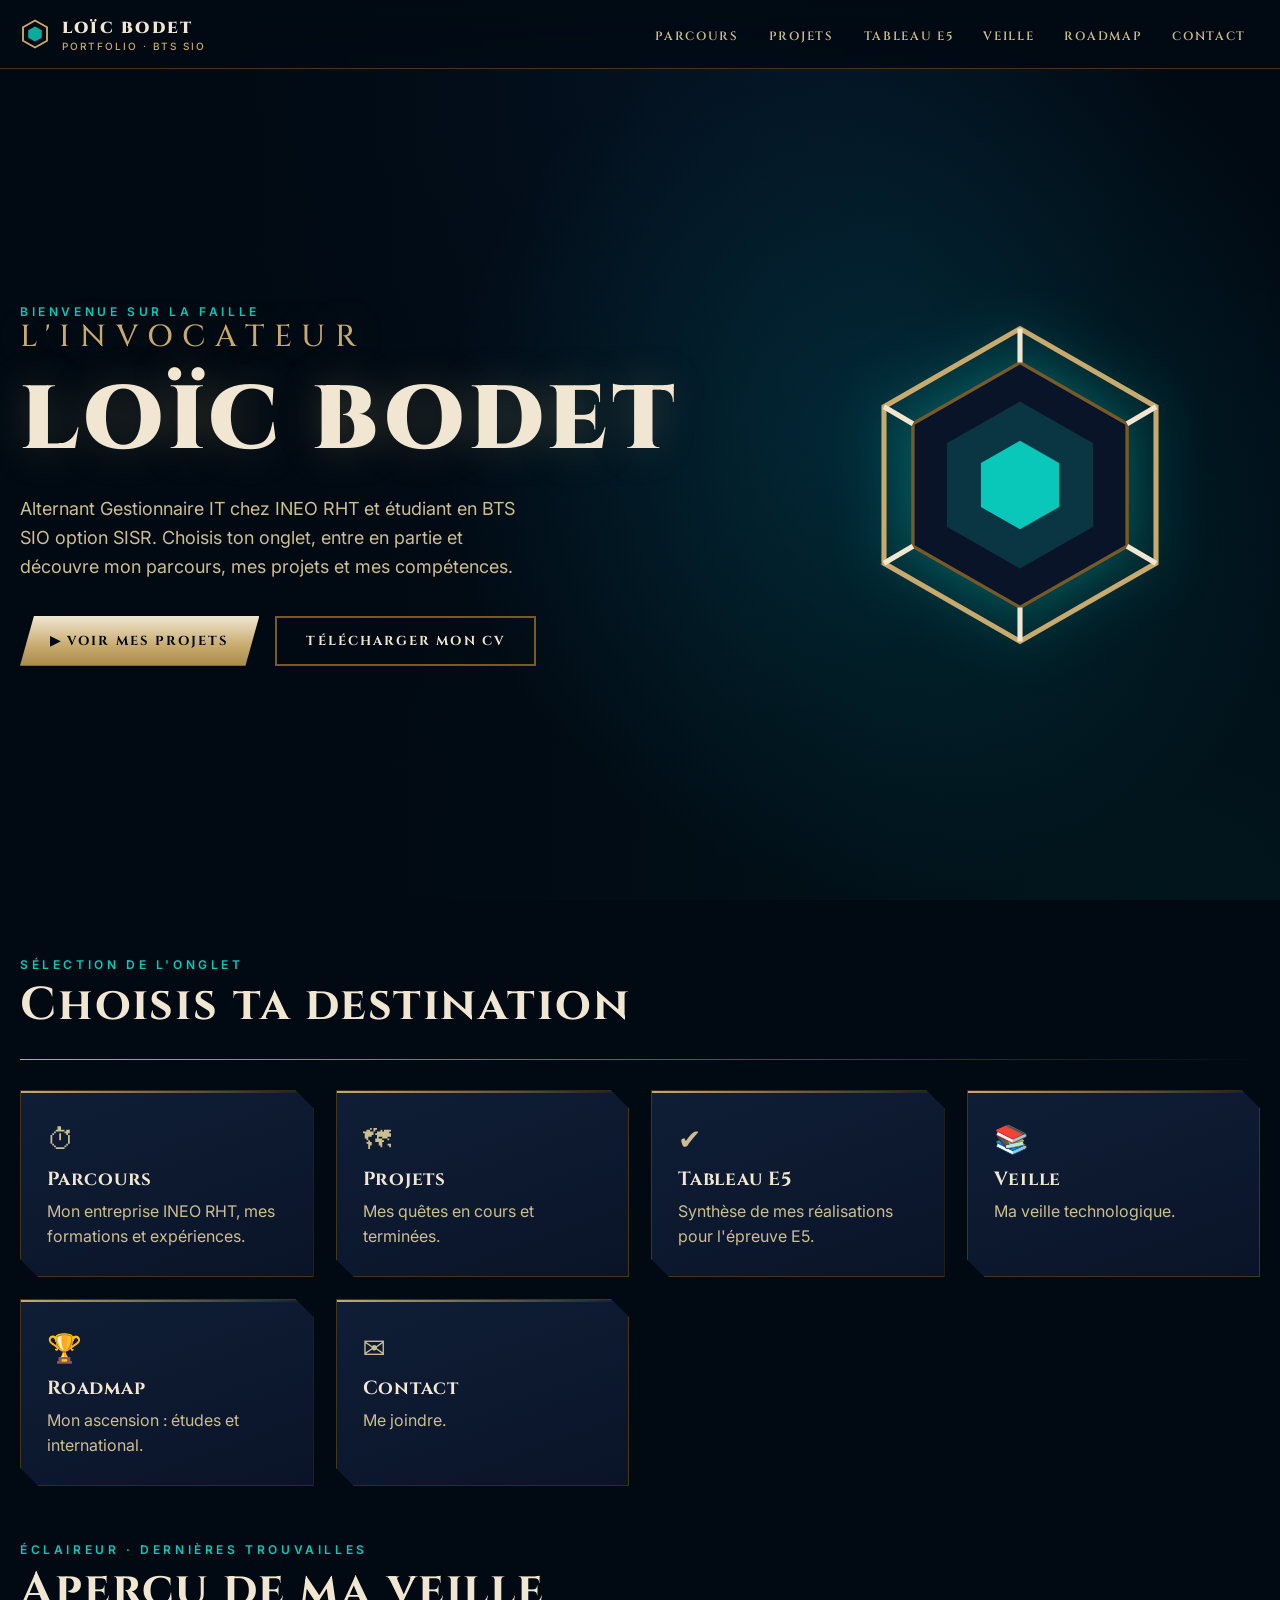
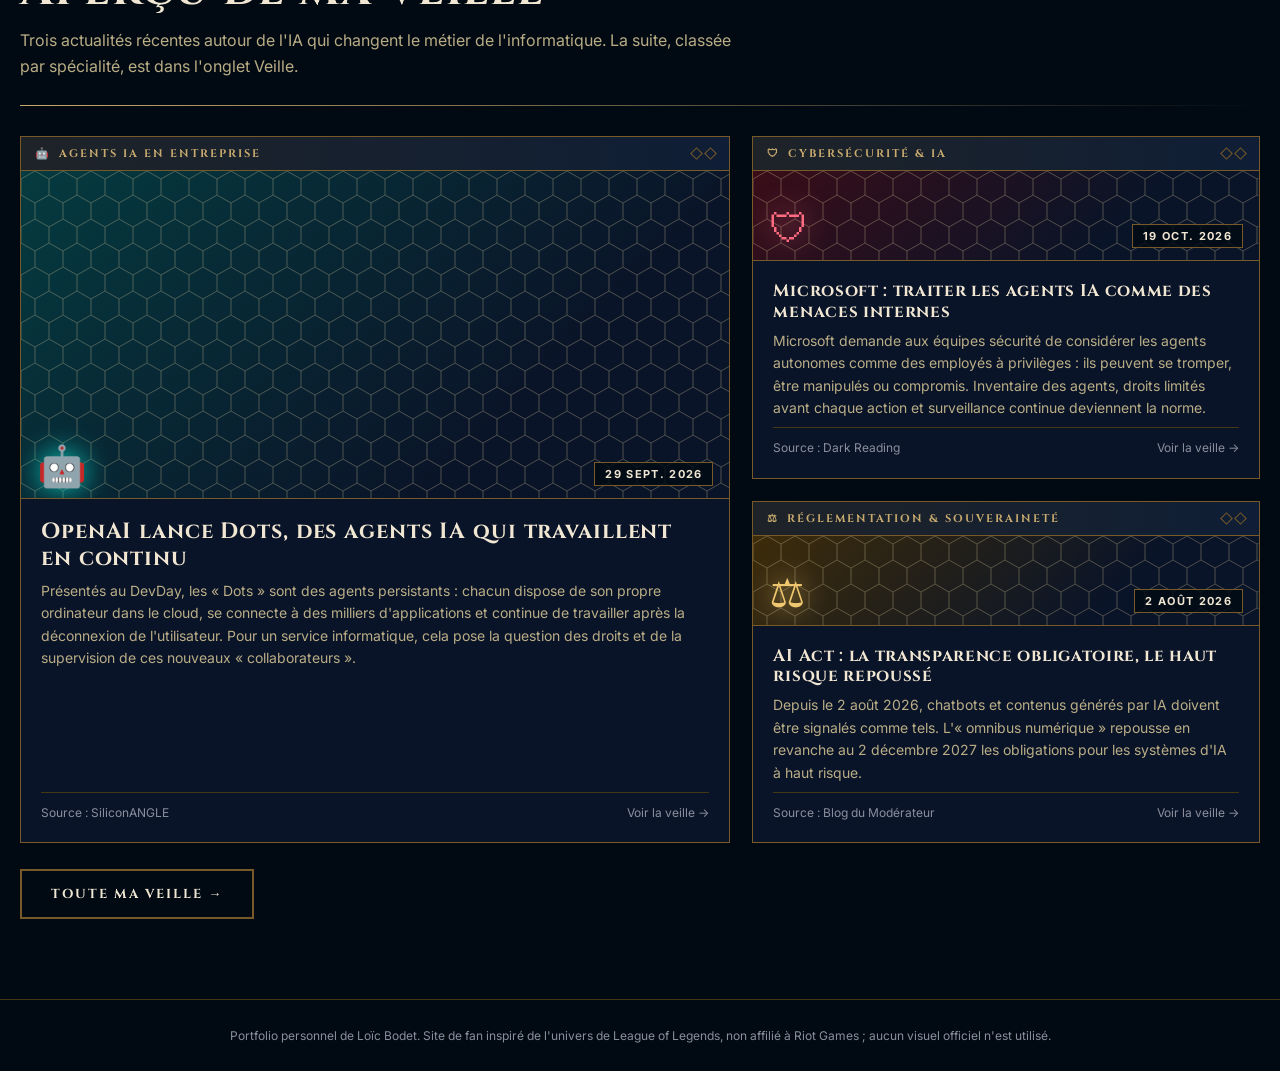
==== index.html @ f7abe45b "Aperçu de l'appli Carnet Fonte, projets sans pourcentages, veille IA récente avec aperçus visuels Co" ====
<!doctype html>
<html lang="fr">
<head>
<meta charset="utf-8">
<meta name="viewport" content="width=device-width,initial-scale=1">
<title>Loïc Bodet — Portfolio · La Faille</title>
<meta name="description" content="Portfolio de Loïc Bodet, alternant BTS SIO SISR, sur le thème de League of Legends.">
<link rel="preconnect" href="https://fonts.googleapis.com">
<link rel="preconnect" href="https://fonts.gstatic.com" crossorigin>
<link href="https://fonts.googleapis.com/css2?family=Cinzel:wght@500;700;900&family=Inter:wght@400;500;600&display=swap" rel="stylesheet">
<style>
:root{
  --bg:#010a13; --bg2:#091428; --panel:#0a1428; --panel2:#0f1e36;
  --gold:#c8aa6e; --gold-hi:#f0e6d2; --gold-lo:#785a28; --line:#463714;
  --cyan:#0ac8b9; --blue:#0397ab; --text:#cdbe91; --muted:#8a8f9e; --red:#e84057;
  --serif:'Cinzel','Trajan Pro',Georgia,serif; --sans:'Inter',system-ui,-apple-system,Segoe UI,sans-serif;
}
*{box-sizing:border-box;margin:0;padding:0}
html{scroll-behavior:smooth}
body{background:var(--bg);color:var(--text);font:16px/1.6 var(--sans);min-height:100vh;
  background-image:radial-gradient(ellipse at 50% -10%,#10305a55,transparent 60%),radial-gradient(ellipse at 90% 100%,#0ac8b90f,transparent 50%);
  background-attachment:fixed}
a{color:var(--cyan)}
a:hover{color:var(--gold-hi)}
:focus-visible{outline:2px solid var(--cyan);outline-offset:3px}
h1,h2,h3,h4{font-family:var(--serif);color:var(--gold-hi);letter-spacing:.04em;line-height:1.2}

/* ---------- Barre de navigation ---------- */
header{position:sticky;top:0;z-index:20;background:linear-gradient(#010a13f2,#010a13dd);backdrop-filter:blur(8px);border-bottom:1px solid var(--line)}
.bar{max-width:1280px;margin:auto;display:flex;align-items:center;gap:24px;padding:0 20px;height:68px}
.brand{display:flex;align-items:center;gap:12px;font-family:var(--serif);font-weight:900;letter-spacing:.14em;color:var(--gold-hi);text-decoration:none;white-space:nowrap}
.brand svg{width:30px;height:30px;flex:none}
.brand small{display:block;font:500 10px var(--sans);letter-spacing:.2em;color:var(--gold);margin-top:-2px}
nav{display:flex;gap:2px;overflow-x:auto;scrollbar-width:none;flex:1;justify-content:flex-end}
nav::-webkit-scrollbar{display:none}
nav button{background:none;border:0;color:var(--text);font:600 12px var(--serif);letter-spacing:.14em;text-transform:uppercase;padding:26px 14px 22px;cursor:pointer;position:relative;white-space:nowrap}
nav button::after{content:"";position:absolute;left:14px;right:14px;bottom:14px;height:2px;background:var(--gold);transform:scaleX(0);transition:transform .25s}
nav button:hover,nav button[aria-current=page]{color:var(--gold-hi)}
nav button:hover::after,nav button[aria-current=page]::after{transform:scaleX(1)}
@media(max-width:900px){.bar{height:auto;flex-direction:column;align-items:stretch;gap:0;padding:8px 12px 0}nav{justify-content:flex-start}nav button{padding:14px 12px 12px}nav button::after{bottom:6px}}

/* ---------- Boutons hextech ---------- */
.btn{display:inline-flex;align-items:center;gap:10px;font:700 13px var(--serif);letter-spacing:.16em;text-transform:uppercase;text-decoration:none;cursor:pointer;
  color:var(--bg);background:linear-gradient(#f0e6d2,#c8aa6e 60%,#a88a4a);border:0;padding:15px 30px;
  clip-path:polygon(14px 0,100% 0,calc(100% - 14px) 100%,0 100%);transition:filter .2s,transform .2s}
.btn:hover{filter:brightness(1.12);transform:translateY(-1px);color:var(--bg)}
.btn.ghost{background:none;color:var(--gold-hi);box-shadow:inset 0 0 0 1px var(--gold-lo);clip-path:none;border:1px solid var(--gold-lo)}
.btn.ghost:hover{border-color:var(--gold);color:var(--gold-hi)}

/* ---------- Pages ---------- */
main{max-width:1280px;margin:auto;padding:0 20px 80px}
.page{display:none;animation:fade .5s ease}
.page.on{display:block}
@keyframes fade{from{opacity:0;transform:translateY(10px)}to{opacity:1;transform:none}}
.eyebrow{font:600 12px var(--sans);letter-spacing:.3em;text-transform:uppercase;color:var(--cyan)}
.title{font-size:clamp(28px,4vw,46px);margin:6px 0 10px}
.lead{max-width:720px;color:var(--text);opacity:.9}
.head{padding:56px 0 30px;position:relative}
.head::after{content:"";display:block;height:1px;margin-top:26px;background:linear-gradient(90deg,var(--gold),transparent)}

/* ---------- Hero ---------- */
.hero{position:relative;min-height:calc(100vh - 68px);display:flex;align-items:center;margin:0 -20px;padding:0 20px;overflow:hidden}
.hero canvas{position:absolute;inset:0;width:100%;height:100%}
.hero::before{content:"";position:absolute;inset:0;background:radial-gradient(circle at 70% 45%,#0397ab33,transparent 45%),linear-gradient(90deg,#010a13 15%,transparent 70%)}
.hero-in{position:relative;max-width:1280px;margin:auto;width:100%;display:grid;grid-template-columns:1.2fr .8fr;gap:40px;align-items:center}
.hero h1{font-size:clamp(40px,7vw,92px);font-weight:900;letter-spacing:.06em;text-shadow:0 0 40px #c8aa6e44}
.hero h1 span{display:block;font-size:.34em;letter-spacing:.32em;color:var(--gold);font-weight:500;margin-bottom:12px}
.hero p{margin:20px 0 34px;max-width:520px;font-size:18px}
.cta{display:flex;gap:16px;flex-wrap:wrap}
.emblem{justify-self:center;width:min(340px,70vw);filter:drop-shadow(0 0 30px #0ac8b966);animation:float 6s ease-in-out infinite}
@keyframes float{50%{transform:translateY(-14px)}}
@media(max-width:900px){.hero-in{grid-template-columns:1fr}.emblem{display:none}}

/* ---------- Cartes ---------- */
.grid{display:grid;gap:22px}
.g2{grid-template-columns:repeat(auto-fit,minmax(300px,1fr))}
.g3{grid-template-columns:repeat(auto-fit,minmax(250px,1fr))}
.card{position:relative;background:linear-gradient(160deg,var(--panel2),var(--panel));border:1px solid var(--line);padding:26px;
  clip-path:polygon(0 0,calc(100% - 18px) 0,100% 18px,100% 100%,18px 100%,0 calc(100% - 18px))}
.card::before{content:"";position:absolute;left:0;top:0;width:100%;height:2px;background:linear-gradient(90deg,var(--gold),transparent)}
.card h3{font-size:19px;margin-bottom:8px}
.card p+p,.card p+ul{margin-top:10px}
.card ul{padding-left:18px}
.card.link{cursor:pointer;transition:transform .2s,border-color .2s}
.card.link:hover,.card.link:focus-visible{transform:translateY(-4px);border-color:var(--gold)}
.tag{display:inline-flex;align-items:center;gap:6px;font:600 11px var(--sans);letter-spacing:.12em;text-transform:uppercase;padding:3px 10px;border:1px solid var(--gold-lo);color:var(--gold)}
.tag.win{border-color:var(--cyan);color:var(--cyan)}
.tag.now{border-color:var(--gold-hi);color:var(--gold-hi)}
.tag.todo{border-style:dashed;color:var(--muted);border-color:var(--muted)}
.chips{display:flex;flex-wrap:wrap;gap:10px;margin-top:12px}
.chip{padding:6px 14px;border:1px solid var(--gold-lo);background:#c8aa6e12;color:var(--gold-hi);font-size:14px}

/* ---------- Apparition au défilement ---------- */
.reveal{opacity:0;transform:translateY(34px);transition:opacity .8s cubic-bezier(.2,.7,.2,1),transform .8s cubic-bezier(.2,.7,.2,1);transition-delay:var(--d,0s)}
.reveal.seen{opacity:1;transform:none}
.reveal.from-l{transform:translateX(-40px)}
.reveal.from-l.seen{transform:none}

/* ---------- Historique ---------- */
.subhead{font-size:20px;margin:34px 0 16px;display:flex;align-items:center;gap:12px}
.subhead::after{content:"";flex:1;height:1px;background:var(--line)}
.guild{margin-bottom:10px}
.guild-top{display:flex;flex-wrap:wrap;align-items:center;justify-content:space-between;gap:12px}
.guild h3{font-size:26px;margin:0}
.match{display:grid;grid-template-columns:170px 1fr;margin-bottom:14px;background:var(--panel);border:1px solid var(--line);border-left:4px solid var(--gold)}
.match.win{border-left-color:var(--cyan)}
.match .side{padding:20px;border-right:1px solid var(--line);display:flex;flex-direction:column;gap:10px;align-items:flex-start;background:#010a1366}
.match .side time{font:700 16px var(--serif);color:var(--gold-hi);letter-spacing:.04em}
.match .body{padding:20px 24px}
.match h3{font-size:18px;margin-bottom:4px}
.match .org{font-size:14px;color:var(--cyan);font-weight:600}
.match .desc{font-size:15px;margin-top:6px;opacity:.9}
@media(max-width:600px){.match{grid-template-columns:1fr}.match .side{flex-direction:row;justify-content:space-between;align-items:center;border-right:0;border-bottom:1px solid var(--line);padding:14px 20px}}

/* ---------- Maquette téléphone (Carnet Fonte) ---------- */
.phones{display:flex;gap:22px;justify-content:center;flex-wrap:wrap;margin:18px 0 6px}
.phone{width:230px;flex:none;border-radius:30px;padding:9px;background:linear-gradient(145deg,#2a2f36,#0c0f13);box-shadow:0 0 0 1px #463714,0 18px 40px #000a}
.phone .scr{border-radius:22px;overflow:hidden;background:#111418;color:#e8e6e3;font:12px/1.35 var(--sans);height:490px;display:flex;flex-direction:column}
.phone .notch{height:20px;display:flex;justify-content:center;align-items:center}
.phone .notch i{width:62px;height:6px;border-radius:6px;background:#000}
.app-top{padding:6px 14px 10px;display:flex;justify-content:space-between;align-items:flex-end;border-bottom:1px solid #22272e}
.app-top b{font-size:15px;color:#fff}
.app-top small{color:#9aa0a6;display:block;font-size:10px;letter-spacing:.08em;text-transform:uppercase}
.app-top .chrono{font:700 16px ui-monospace,Consolas,monospace;color:#ff8a3d}
.app-body{padding:10px 12px;display:flex;flex-direction:column;gap:9px;flex:1;overflow:hidden}
.ex{background:#1a1e24;border-radius:12px;padding:10px}
.ex h5{font:600 12.5px var(--sans);color:#fff;margin-bottom:2px}
.ex .last{font-size:10px;color:#9aa0a6;margin-bottom:6px}
.set{display:grid;grid-template-columns:18px 1fr 1fr 34px 20px;gap:4px;align-items:center;padding:4px 0;border-top:1px solid #262b33;font-variant-numeric:tabular-nums}
.set.hd{border:0;font-size:9px;color:#7d848c;text-transform:uppercase;letter-spacing:.06em}
.set .ok{width:18px;height:18px;border-radius:5px;display:grid;place-items:center;background:#2fbf71;color:#08130c;font-weight:700;font-size:11px}
.set .ok.no{background:#262b33;color:#7d848c}
.set.cur{background:#ff8a3d14;border-radius:6px}
.hint{font-size:10.5px;background:#ff8a3d1f;color:#ffb27a;border-radius:8px;padding:7px 9px}
.hint b{color:#ffcfa8}
.rest{margin-top:auto;display:flex;align-items:center;justify-content:space-between;background:#ff8a3d;color:#1a0d03;border-radius:12px;padding:9px 12px;font-weight:700}
.rest span{font:700 18px ui-monospace,Consolas,monospace}
.kpis{display:grid;grid-template-columns:1fr 1fr;gap:8px}
.kpis div{background:#1a1e24;border-radius:10px;padding:8px}
.kpis b{display:block;font-size:16px;color:#fff}
.kpis small{font-size:9.5px;color:#9aa0a6}
.chart{background:#1a1e24;border-radius:12px;padding:10px}
.chart h6{font:600 11px var(--sans);color:#cfd3d7;margin-bottom:6px}
.tabbar{display:flex;justify-content:space-around;border-top:1px solid #22272e;padding:8px 0 10px;font-size:9px;color:#7d848c;text-align:center}
.tabbar span.on{color:#ff8a3d}
.tabbar i{display:block;font-style:normal;font-size:14px}
.mock-note{text-align:center;font-size:12px;color:var(--muted)}
.quest-media{display:flex;justify-content:center;margin:-6px -6px 16px;padding:18px 0 0;background:radial-gradient(circle at 50% 70%,#ff8a3d22,transparent 60%);overflow:hidden;height:250px}
.quest-media .phone{transform:scale(.62);transform-origin:top center}

/* ---------- Veille ---------- */
.win-visual{position:relative;height:120px;overflow:hidden;border-bottom:1px solid var(--gold-lo);display:flex;align-items:flex-end;justify-content:space-between;padding:12px 16px}
.win-visual svg.pat{position:absolute;inset:0;width:100%;height:100%;opacity:.35}
.win-visual .big{position:relative;font-size:40px;filter:drop-shadow(0 0 14px currentColor);line-height:1}
.win-visual .date{position:relative;font:700 11px var(--sans);letter-spacing:.12em;text-transform:uppercase;padding:4px 10px;background:#010a13cc;border:1px solid var(--gold-lo);color:var(--gold-hi)}
.win-visual .new{position:absolute;top:12px;left:16px;font:700 10px var(--sans);letter-spacing:.16em;padding:3px 8px;background:var(--cyan);color:#010a13}
.v-cyber{background:linear-gradient(135deg,#3a0d18,#0a1428 70%);color:#ff6b81}
.v-agents{background:linear-gradient(135deg,#053b40,#0a1428 70%);color:#0ac8b9}
.v-regl{background:linear-gradient(135deg,#3d2c0a,#0a1428 70%);color:#f0c870}
.win-foot a{color:var(--cyan);text-decoration:none;font-weight:600}
.win-foot a:hover{color:var(--gold-hi)}
.preview-grid{display:grid;gap:22px;grid-template-columns:1.4fr 1fr;grid-template-rows:auto auto}
.preview-grid .win-card:first-child{grid-row:span 2}
.preview-grid .win-card:first-child .win-visual{height:100%;min-height:200px;flex:1}
.preview-grid .win-card:first-child .win-body h3{font-size:22px}
.preview-grid .win-card:not(:first-child) .win-visual{height:90px}
@media(max-width:800px){.preview-grid{grid-template-columns:1fr}.preview-grid .win-card:first-child{grid-row:auto}.preview-grid .win-card:first-child .win-visual{min-height:140px}}
.win-card{display:flex;flex-direction:column;background:var(--panel);border:1px solid var(--gold-lo);text-decoration:none;color:var(--text);transition:transform .25s,border-color .25s,box-shadow .25s;cursor:pointer}
.win-card:hover,.win-card:focus-visible{transform:translateY(-4px);border-color:var(--gold);box-shadow:0 10px 30px #0ac8b922;color:var(--text)}
.win-bar{display:flex;align-items:center;gap:8px;padding:9px 14px;background:linear-gradient(90deg,#1e2328,#0f1e36);border-bottom:1px solid var(--gold-lo);font:700 11px var(--serif);letter-spacing:.18em;text-transform:uppercase;color:var(--gold)}
.win-bar .dots{margin-left:auto;display:flex;gap:5px}
.win-bar .dots i{width:9px;height:9px;transform:rotate(45deg);border:1px solid var(--gold-lo)}
.win-body{padding:20px;flex:1;display:flex;flex-direction:column;gap:8px}
.win-body h3{font-size:17px}
.win-body p{font-size:14px;opacity:.9}
.win-foot{display:flex;justify-content:space-between;gap:10px;font-size:12px;color:var(--muted);margin-top:auto;padding-top:10px;border-top:1px solid var(--line)}
.filters{display:flex;flex-wrap:wrap;gap:8px;margin-bottom:26px}
.filters button{font:600 12px var(--sans);letter-spacing:.1em;text-transform:uppercase;padding:9px 16px;background:var(--panel);color:var(--text);border:1px solid var(--line);cursor:pointer}
.filters button:hover{border-color:var(--gold)}
.filters button[aria-pressed=true]{background:linear-gradient(#f0e6d2,#c8aa6e);color:var(--bg);border-color:var(--gold)}
.vcat{margin-bottom:40px}
.vcat-head{display:flex;align-items:center;gap:14px;margin-bottom:16px}
.vcat-head .ico{width:46px;height:46px;flex:none;display:grid;place-items:center;font-size:20px;background:linear-gradient(135deg,var(--gold-lo),var(--gold));clip-path:polygon(50% 0,100% 25%,100% 75%,50% 100%,0 75%,0 25%)}
.vcat-head h3{font-size:22px}
.vcat-head small{display:block;color:var(--muted);font-size:13px}
.chain{display:flex;flex-wrap:wrap;align-items:center;gap:10px;margin:14px 0}
.chain b{padding:8px 16px;border:1px solid var(--gold-lo);font-weight:600}
.chain b.me{background:linear-gradient(#f0e6d2,#c8aa6e);color:var(--bg);border-color:var(--gold)}
.chain i{color:var(--gold)}
.stats{display:flex;gap:30px;flex-wrap:wrap;margin-top:16px}
.stats div strong{display:block;font:900 30px var(--serif);color:var(--gold-hi)}
.stats div span{font-size:12px;letter-spacing:.14em;text-transform:uppercase;color:var(--muted)}

/* ---------- Projets ---------- */
dialog{margin:auto;max-width:min(860px,94vw);max-height:90vh;width:100%;background:var(--panel);color:var(--text);border:1px solid var(--gold);padding:0}
dialog::backdrop{background:#010a13cc;backdrop-filter:blur(4px)}
dialog .in{padding:34px;overflow:auto;max-height:90vh}
dialog h2{font-size:26px;margin-bottom:6px}
dialog h3{font-size:17px;margin:22px 0 8px;color:var(--gold)}
dialog ul,dialog ol{padding-left:20px}
dialog li{margin:5px 0}
dialog code{background:#010a13;padding:1px 6px;color:var(--cyan)}
dialog table{border-collapse:collapse;width:100%;font-size:14px;margin:8px 0}
dialog td,dialog th{border:1px solid var(--line);padding:6px 10px;text-align:left}
dialog th{color:var(--gold-hi)}
.x{position:absolute;right:14px;top:12px;background:none;border:1px solid var(--gold-lo);color:var(--gold-hi);width:36px;height:36px;font-size:18px;cursor:pointer}
.x:hover{border-color:var(--gold)}

/* ---------- E5 ---------- */
.scroll{overflow-x:auto;border:1px solid var(--line)}
table.e5{border-collapse:collapse;width:100%;min-width:760px;font-size:14px;background:var(--panel)}
.e5 th,.e5 td{border:1px solid var(--line);padding:10px 12px;vertical-align:top}
.e5 th{background:var(--panel2);color:var(--gold-hi);font:600 12px var(--sans);letter-spacing:.06em}
.e5 td.k{text-align:center;width:46px;color:var(--line)}
.e5 td.k.on{color:var(--cyan);font-weight:700;background:#0ac8b912}
.e5 td.sep{background:#c8aa6e18;color:var(--gold);font:700 12px var(--serif);letter-spacing:.16em;text-transform:uppercase}
.legend{display:grid;grid-template-columns:repeat(auto-fit,minmax(260px,1fr));gap:6px 24px;margin:18px 0;font-size:14px}
.legend b{color:var(--cyan);margin-right:6px}

/* ---------- Roadmap ---------- */
.ladder{position:relative;display:grid;gap:0;margin:10px 0 40px}
.rung{display:grid;grid-template-columns:84px 1fr;gap:22px;align-items:center;position:relative;padding:14px 0}
.rung:not(:last-child)::after{content:"";position:absolute;left:41px;top:78px;bottom:-14px;width:2px;background:linear-gradient(var(--gold-lo),var(--line))}
.hex{width:84px;height:84px;display:grid;place-items:center;font:900 26px var(--serif);color:var(--bg);background:linear-gradient(135deg,var(--gold-lo),var(--gold));
  clip-path:polygon(50% 0,100% 25%,100% 75%,50% 100%,0 75%,0 25%)}
.rung.now .hex{background:linear-gradient(135deg,var(--gold),var(--gold-hi));box-shadow:0 0 30px var(--gold)}
.rung.todo .hex{background:#1e2a3d;color:var(--muted)}
.rung h3{font-size:19px}
.rung p{font-size:14px;opacity:.85;margin-top:2px}
.flags div{padding:14px 18px;border:1px solid var(--line);background:var(--panel)}
.flags b{display:block;font:700 15px var(--serif);color:var(--gold-hi)}
.flags span{font-size:14px}

/* ---------- Contact ---------- */
.contact{display:grid;grid-template-columns:repeat(auto-fit,minmax(260px,1fr));gap:22px}
.contact a.card{text-decoration:none;color:var(--text)}
.contact a.card:hover{border-color:var(--gold)}
.contact .ico{font-size:30px;margin-bottom:8px}
.contact b{display:block;font:700 18px var(--serif);color:var(--gold-hi)}

.todo-box{border:1px dashed var(--gold-lo);padding:34px;text-align:center;color:var(--muted);background:#c8aa6e08}
footer{border-top:1px solid var(--line);padding:26px 20px;text-align:center;font-size:12px;color:var(--muted);max-width:1280px;margin:auto}
@media(prefers-reduced-motion:reduce){*{animation:none!important;transition:none!important;scroll-behavior:auto!important}}
</style>
</head>
<body>

<header>
  <div class="bar">
    <a class="brand" href="#accueil" data-go="accueil" aria-label="Retour à l'accueil">
      <svg viewBox="0 0 40 40" aria-hidden="true"><polygon points="20,2 36,11 36,29 20,38 4,29 4,11" fill="none" stroke="#c8aa6e" stroke-width="2.5"/><polygon points="20,10 29,15 29,25 20,30 11,25 11,15" fill="#0ac8b9" opacity=".85"/></svg>
      <span>LOÏC BODET<small>PORTFOLIO · BTS SIO</small></span>
    </a>
    <nav id="nav" aria-label="Navigation principale"></nav>
  </div>
</header>

<main>

<!-- ======== ACCUEIL ======== -->
<section class="page" id="accueil" aria-labelledby="h-accueil">
  <div class="hero">
    <canvas id="embers" aria-hidden="true"></canvas>
    <div class="hero-in">
      <div>
        <div class="eyebrow">Bienvenue sur la Faille</div>
        <h1 id="h-accueil"><span>L'INVOCATEUR</span>LOÏC BODET</h1>
        <p>Alternant Gestionnaire IT chez INEO RHT et étudiant en BTS SIO option SISR. Choisis ton onglet, entre en partie et découvre mon parcours, mes projets et mes compétences.</p>
        <div class="cta">
          <a class="btn" href="#projets" data-go="projets">▶ Voir mes projets</a>
          <a class="btn ghost" href="CV%20Bodet%20Loic.pdf" target="_blank" rel="noopener">Télécharger mon CV</a>
        </div>
      </div>
      <svg class="emblem" viewBox="0 0 200 200" role="img" aria-label="Emblème hextech décoratif">
        <polygon points="100,8 180,54 180,146 100,192 20,146 20,54" fill="none" stroke="#c8aa6e" stroke-width="3"/>
        <polygon points="100,28 163,64 163,136 100,172 37,136 37,64" fill="#0a1428" stroke="#785a28" stroke-width="2"/>
        <polygon points="100,52 142,76 142,124 100,148 58,124 58,76" fill="#0ac8b9" opacity=".18" stroke="#0ac8b9" stroke-width="2"/>
        <polygon points="100,74 123,87 123,113 100,126 77,113 77,87" fill="#0ac8b9"/>
        <path d="M100 8v20M180 54l-17 10M180 146l-17-10M100 192v-20M20 146l17-10M20 54l17 10" stroke="#f0e6d2" stroke-width="3"/>
      </svg>
    </div>
  </div>

  <div class="head"><div class="eyebrow">Sélection de l'onglet</div><h2 class="title">Choisis ta destination</h2></div>
  <div class="grid g3" id="shortcuts"></div>

  <div class="head"><div class="eyebrow">Éclaireur · dernières trouvailles</div><h2 class="title">Aperçu de ma veille</h2>
    <p class="lead">Trois actualités récentes autour de l'IA qui changent le métier de l'informatique. La suite, classée par spécialité, est dans l'onglet Veille.</p></div>
  <div class="preview-grid" id="veille-preview"></div>
  <p style="margin-top:26px"><a class="btn ghost" href="#veille" data-go="veille">Toute ma veille →</a></p>
</section>

<!-- ======== PARCOURS ======== -->
<section class="page" id="parcours" aria-labelledby="h-parcours">
  <div class="head"><div class="eyebrow">Historique des parties</div><h2 class="title" id="h-parcours">Mon parcours</h2>
    <p class="lead">Mon entreprise actuelle, puis mes formations et expériences, de la plus récente à la plus ancienne.</p></div>

  <article class="card guild">
    <div class="guild-top"><h3>INEO RHT</h3><span class="tag now">★ Ma guilde actuelle</span></div>
    <div class="chain"><b>Groupe Bouygues</b><i>›</i><b>Equans</b><i>›</i><b>INEO RHT</b><i>›</i><b class="me">Moi : support IT</b></div>
    <p>INEO RHT est une société du groupe Equans, lui-même filiale du groupe Bouygues. Elle est spécialisée dans la mise en place de pylônes électriques à haute tension. J'y suis le support informatique des collaborateurs équipés : hardware en priorité, software ponctuellement.</p>
    <div class="stats"><div><strong>160</strong><span>Collaborateurs équipés</span></div><div><strong>HW</strong><span>Support principal</span></div><div><strong>SW</strong><span>Support ponctuel</span></div></div>
  </article>

  <h3 class="subhead">Formations</h3>
  <div id="m-formation"></div>
  <h3 class="subhead">Expériences</h3>
  <div id="m-experience"></div>
</section>

<!-- ======== PROJETS ======== -->
<section class="page" id="projets" aria-labelledby="h-projets">
  <div class="head"><div class="eyebrow">Tableau des quêtes</div><h2 class="title" id="h-projets">Mes projets</h2>
    <p class="lead">Clique sur une quête pour ouvrir sa fiche détaillée.</p></div>
  <div class="grid g2" id="quests"></div>
</section>

<!-- ======== E5 ======== -->
<section class="page" id="e5" aria-labelledby="h-e5">
  <div class="head"><div class="eyebrow">Tableau de synthèse</div><h2 class="title" id="h-e5">Épreuve E5</h2>
    <p class="lead">BTS Services Informatiques aux Organisations, session 2026 · option SISR · Nexa Digital School.</p>
    <p style="margin-top:16px"><a class="btn ghost" href="E5%20-%20Tableau%20de%20synth%C3%A8se.pdf" target="_blank" rel="noopener">Ouvrir le tableau (PDF)</a></p></div>
  <div class="legend" id="legend"></div>
  <div class="scroll"><table class="e5" id="e5t"></table></div>
</section>

<!-- ======== VEILLE ======== -->
<section class="page" id="veille" aria-labelledby="h-veille">
  <div class="head"><div class="eyebrow">Bibliothèque de Runeterra</div><h2 class="title" id="h-veille">Veille technologique</h2>
    <p class="lead">Les actualités marquantes des six derniers mois autour de l'intelligence artificielle, classées par spécialité, avec un lien vers chaque source. Filtre par spécialité pour n'afficher qu'une catégorie.</p></div>
  <div class="filters" id="vfilters" role="group" aria-label="Filtrer par spécialité"></div>
  <div id="vcats"></div>
  <div class="card">
    <h3>Mes sources</h3>
    <div class="chips" id="vsources"></div>
  </div>
</section>

<!-- ======== ROADMAP ======== -->
<section class="page" id="roadmap" aria-labelledby="h-roadmap">
  <div class="head"><div class="eyebrow">Ascension classée</div><h2 class="title" id="h-roadmap">Ma feuille de route</h2>
    <p class="lead">Grimper les échelons, de mon BTS jusqu'à une carrière à l'international.</p></div>
  <div class="ladder">
    <div class="rung now"><div class="hex">1</div><div><span class="tag now">● En cours</span><h3>BTS SIO option SISR</h3><p>Nexa Digital School, en alternance chez INEO RHT (2025 – 2027).</p></div></div>
    <div class="rung now"><div class="hex">2</div><div><span class="tag now">● En cours</span><h3>Certifications Microsoft Azure</h3><p>Cette année, en parallèle du BTS.</p></div></div>
    <div class="rung todo"><div class="hex">3</div><div><span class="tag todo">○ À venir</span><h3>Licence pro Administration systèmes</h3><p>Après le BTS.</p></div></div>
    <div class="rung todo"><div class="hex">4</div><div><span class="tag todo">○ À venir</span><h3>Master Administration systèmes &amp; Cybersécurité</h3><p>Pour aller plus loin dans l'infrastructure et la sécurité.</p></div></div>
    <div class="rung todo"><div class="hex">★</div><div><span class="tag todo">○ Objectif</span><h3>Carrière à l'international</h3><p>Dans un pays très avancé technologiquement.</p></div></div>
  </div>
  <h3 style="margin-bottom:14px">Régions visées</h3>
  <div class="grid g3 flags">
    <div><b>Allemagne</b><span>Industrie et infrastructures</span></div>
    <div><b>Suisse</b><span>Finance, hébergement, sécurité</span></div>
    <div><b>Autres pays</b><span>À compléter</span></div>
  </div>
</section>

<!-- ======== CONTACT ======== -->
<section class="page" id="contact" aria-labelledby="h-contact">
  <div class="head"><div class="eyebrow">Salon de jeu</div><h2 class="title" id="h-contact">Rejoins mon lobby</h2>
    <p class="lead">Un stage, une alternance, une question : envoie-moi une invitation.</p></div>
  <div class="contact">
    <a class="card" href="https://www.linkedin.com/in/loic-bodet/" target="_blank" rel="noopener"><div class="ico">💼</div><b>LinkedIn</b>linkedin.com/in/loic-bodet</a>
    <a class="card" href="mailto:loic95110@gmail.com"><div class="ico">✉</div><b>E-mail</b>loic95110@gmail.com</a>
    <a class="card" href="https://github.com/Ghouly-alt" target="_blank" rel="noopener"><div class="ico">⌨</div><b>GitHub</b>github.com/Ghouly-alt</a>
    <a class="card" href="CV%20Bodet%20Loic.pdf" target="_blank" rel="noopener"><div class="ico">📄</div><b>Mon CV</b>Ouvrir le PDF</a>
  </div>
  <p style="margin-top:26px;color:var(--muted)">📍 Villeurbanne, Auvergne-Rhône-Alpes</p>
</section>

</main>

<footer>Portfolio personnel de Loïc Bodet. Site de fan inspiré de l'univers de League of Legends, non affilié à Riot Games ; aucun visuel officiel n'est utilisé.</footer>

<dialog id="dlg" aria-labelledby="dlg-t"><button class="x" id="dlg-x" aria-label="Fermer">✕</button><div class="in" id="dlg-in"></div></dialog>

<script>
/* ===== DONNÉES (à modifier ici) ===== */
const TABS = [
  {id:'accueil',  label:'Accueil',   icon:'⌂', desc:'Le point de départ.'},
  {id:'parcours', label:'Parcours',  icon:'⏱', desc:'Mon entreprise INEO RHT, mes formations et expériences.'},
  {id:'projets',  label:'Projets',   icon:'🗺', desc:'Mes quêtes en cours et terminées.'},
  {id:'e5',       label:'Tableau E5',icon:'✔', desc:'Synthèse de mes réalisations pour l\'épreuve E5.'},
  {id:'veille',   label:'Veille',    icon:'📚', desc:'Ma veille technologique.'},
  {id:'roadmap',  label:'Roadmap',   icon:'🏆', desc:'Mon ascension : études et international.'},
  {id:'contact',  label:'Contact',   icon:'✉', desc:'Me joindre.'}
];

// type : 'formation' ou 'experience' · done : true = terminé (Victoire), false = en cours
const MATCHES = [
  {type:'formation',  done:false, when:'2025 – 2027', title:'BTS SIO — option SISR', org:'Nexa Digital School', desc:'Services Informatiques aux Organisations, en alternance chez INEO RHT.'},
  {type:'formation',  done:true,  when:'2020',        title:'Baccalauréat S', org:'Lycée Marie de Champagne · Troyes', desc:''},
  {type:'experience', done:false, when:'2025 – 2026', title:'Gestionnaire IT (alternance)', org:'INEO RHT · Villeurbanne', desc:'Gestion des appareils informatiques des collaborateurs.'},
  {type:'experience', done:true,  when:'2022 – 2023', title:'Employé polyvalent', org:'Carrefour Market · Reims', desc:'Caisse, mise en rayon, réassort, facing.'},
  {type:'experience', done:true,  when:'2021 – 2024', title:'Manutentionnaire (intérim)', org:'Arena de Reims', desc:'Mise en place des salles de concert, travail en équipe sur chantier.'}
];

/* VEILLE — actualités de moins de 6 mois (date au format AAAA-MM-JJ) · cat : clé de VEILLE_CATS
   preview : true = affiché dans l'aperçu de l'accueil (3 maximum, le premier est mis en avant) */
const VEILLE_CATS = [
  {id:'cyber',  icon:'🛡', label:'Cybersécurité & IA',          sub:'L\'IA comme arme et comme bouclier'},
  {id:'agents', icon:'🤖', label:'Agents IA en entreprise',      sub:'Des assistants qui agissent seuls dans le SI'},
  {id:'regl',   icon:'⚖', label:'Réglementation & souveraineté', sub:'Lois, accords et interdictions autour de l\'IA'}
];
const VEILLE = [
  {cat:'agents', preview:true, date:'2026-09-29', title:'OpenAI lance Dots, des agents IA qui travaillent en continu',
   text:'Présentés au DevDay, les « Dots » sont des agents persistants : chacun dispose de son propre ordinateur dans le cloud, se connecte à des milliers d\'applications et continue de travailler après la déconnexion de l\'utilisateur. Pour un service informatique, cela pose la question des droits et de la supervision de ces nouveaux « collaborateurs ».',
   source:'SiliconANGLE', url:'https://siliconangle.com/2026/09/29/openai-launches-dots-always-on-ai-agents-in-chatgpt-with-their-own-cloud-computers/'},
  {cat:'cyber', preview:true, date:'2026-10-19', title:'Microsoft : traiter les agents IA comme des menaces internes',
   text:'Microsoft demande aux équipes sécurité de considérer les agents autonomes comme des employés à privilèges : ils peuvent se tromper, être manipulés ou compromis. Inventaire des agents, droits limités avant chaque action et surveillance continue deviennent la norme.',
   source:'Dark Reading', url:'https://darkreading.com/cybersecurity-operations/ai-agents-insider-threats-inside-microsoft-unified-security-stack'},
  {cat:'regl', preview:true, date:'2026-08-02', title:'AI Act : la transparence obligatoire, le haut risque repoussé',
   text:'Depuis le 2 août 2026, chatbots et contenus générés par IA doivent être signalés comme tels. L\'« omnibus numérique » repousse en revanche au 2 décembre 2027 les obligations pour les systèmes d\'IA à haut risque.',
   source:'Blog du Modérateur', url:'https://blogdumoderateur.com/ia-act-2-aout-2026'},
  {cat:'cyber', date:'2026-10-08', title:'Anthropic ouvre un scanner de vulnérabilités gratuit par IA',
   text:'OSS Scanner analyse gratuitement le code des projets open source critiques avec des modèles d\'IA, sur le modèle d\'OSS-Fuzz de Google. Les rapports ne sont pas relus par un humain : des milliers de failles signalées, mais une petite partie seulement corrigée.',
   source:'The Hacker News', url:'https://thehackernews.com/2026/10/anthropic-launches-free-ai.html'},
  {cat:'cyber', date:'2026-09-30', title:'Google réserve son nouveau modèle Gemini 4 Argon aux défenseurs',
   text:'Conçu notamment pour la cyberdéfense (découverte de failles, correctifs automatiques), Gemini 4 Argon est d\'abord ouvert à des équipes de sécurité de confiance, le temps de valider ses garde-fous avant une diffusion plus large.',
   source:'Google', url:'https://blog.google/innovation-and-ai/technology/ai/google-ai-updates-september-2026/'},
  {cat:'agents', date:'2026-09-28', title:'Meta se lance sur le marché de l\'IA pour les entreprises',
   text:'Avec Meta Enterprise Platform, Meta propose aux entreprises toute sa pile IA, dont son agent Muse et des outils de code. La concurrence s\'intensifie face à Microsoft, Google et OpenAI sur les agents professionnels.',
   source:'Meta', url:'https://about.fb.com/news/2026/09/launching-meta-enterprise-platform/'},
  {cat:'regl', date:'2026-10-20', title:'Les États-Unis bannissent DeepSeek des administrations civiles',
   text:'Le département de la Sécurité intérieure ordonne de retirer les produits DeepSeek, y compris les outils tiers construits dessus, des systèmes des agences fédérales civiles, au nom de la sécurité de la chaîne d\'approvisionnement.',
   source:'BleepingComputer', url:'https://bleepingcomputer.com/news/security/dhs-bans-deepseek-products-across-us-federal-civilian-agencies'},
  {cat:'regl', date:'2026-09-29', title:'Accord volontaire sur la sécurité de l\'IA à la Maison Blanche',
   text:'Les dirigeants des grands acteurs de l\'IA s\'engagent à faire auditer leurs systèmes par des tiers indépendants. L\'accord n\'est assorti d\'aucune sanction ni échéance, ce que critiquent de nombreux chercheurs.',
   source:'SiliconANGLE', url:'https://siliconangle.com/2026/09/30/prominent-tech-ceos-sign-voluntary-white-house-ai-safety-accord/'}
];
const VEILLE_SOURCES = ['The Hacker News','BleepingComputer','Dark Reading','SiliconANGLE','Blog du Modérateur','CERT-FR','ANSSI','dcod.ch'];

const PROJECTS = [
  {id:'p1', title:'Carnet Fonte', role:'Application web', state:'win', status:'Utilisable', mockup:true,
   short:'Application de suivi de musculation qui calcule seule la charge et les répétitions de la prochaine séance.',
   tech:'HTML, CSS, JavaScript (sans framework), SVG, Web Audio API, Wake Lock API, localStorage',
   html:`<p>Application web pensée pour le téléphone, utilisée directement à la salle : on y note ses séances et elle calcule la <b>charge et les répétitions à viser à la séance suivante</b>.</p>
<h3>Ce que j'ai réalisé</h3><ul>
<li><b>Plus de 360 exercices</b> classés par groupe musculaire et par matériel, avec recherche insensible aux accents et exercices personnalisés.</li>
<li><b>Séance en direct</b> : charge, répétitions et RPE par série, séries d'échauffement, rappel de la séance précédente, chrono et volume en temps réel.</li>
<li><b>Minuteur de repos</b> automatique avec bip et vibration, écran maintenu allumé.</li>
<li><b>Algorithme de progression</b> : double progression dans une fourchette de répétitions, décharge automatique de 10 % après deux échecs, détection des plateaux.</li>
<li><b>Historique et records</b> (1RM estimé avec la formule d'Epley) et statistiques dessinées en SVG à la main.</li>
<li><b>Données</b> : sauvegarde locale, synchronisation avec fusion des modifications, fonctionnement hors ligne, export et import JSON.</li>
<li><b>Mode démo</b> : 8 semaines de séances simulées, thème clair / sombre, accessibilité clavier et ARIA.</li></ul>`},
  {id:'p2', title:'AP 1 · Infrastructure GSB', role:'Réseau & système', state:'now', status:'Étape 1 terminée',
   short:'Annuaire Active Directory pour l\'organisation GSB : 8 services, comptes créés par script PowerShell.',
   tech:'Proxmox VE, Windows Server 2022, Active Directory (AD DS), DNS, DHCP, PowerShell, VLAN',
   html:`<p>Pour l'organisation <b>GSB</b>, je mets en place un annuaire <b>Active Directory</b> qui centralise l'authentification et la gestion des postes des 8 services : Accueil, Communication, Comptabilité, Développement, DSI, Labo-recherche, Réseaux &amp; Systèmes et RH. Le premier point de l'AP est <b>terminé</b>.</p>
<p><a href="https://github.com/Ghouly-alt/INFRA-SISR-Loic" target="_blank" rel="noopener">Documentation et captures sur GitHub (INFRA-SISR-Loic)</a></p>
<h3>Environnement</h3>
<table><tr><th>Élément</th><th>Valeur</th></tr>
<tr><td>Hyperviseur</td><td>Proxmox VE (pool Lolo)</td></tr>
<tr><td>Réseau / VLAN</td><td>10.2.121.0/24 · VLAN 800</td></tr>
<tr><td>Contrôleur de domaine</td><td>VM 801 · AD-DC · 10.2.121.2 (AD DS + DNS)</td></tr>
<tr><td>Poste client</td><td>VM 802 · Client2 · 10.2.121.30</td></tr>
<tr><td>Domaine</td><td>gsblolo.local</td></tr></table>
<h3>Ce que j'ai réalisé</h3><ol>
<li>Création des VM sur Proxmox (q35, UEFI, TPM 2.0, 4 vCPU, 4 Gio de RAM, 64 Gio de disque).</li>
<li>Installation de Windows Server 2022 et configuration réseau statique.</li>
<li>Rôles AD DS et DNS, promotion en contrôleur de domaine d'une nouvelle forêt.</li>
<li>Organisation de l'annuaire : OU Services, Utilisateurs, Ordinateurs, Groupes et 8 groupes de sécurité.</li>
<li>Script PowerShell d'import des comptes depuis un CSV (identifiant <code>initiale.nom</code>, vérification des doublons, mot de passe à changer à la première connexion, jamais stocké dans le dépôt).</li>
<li>Jonction d'un poste client Windows au domaine et ouverture de session réussie.</li></ol>
<h3>Pour aller plus loin</h3><p>Documentation de l'ajout d'un <b>contrôleur de domaine secondaire</b> sur une maquette : haute disponibilité, réplication AD, redondance DNS et basculement DHCP, avec tests de bascule.</p>`},
  {id:'p3', title:'Projet 3', role:'À définir', state:'now', status:'Démarrage', short:'Description du projet à compléter.', tech:'À compléter', html:'<p>Fiche à compléter.</p>'},
  {id:'p4', title:'Projet 4', role:'À définir', state:'now', status:'Bientôt terminé', short:'Description du projet à compléter.', tech:'À compléter', html:'<p>Fiche à compléter.</p>'}
];

const E5_COLS = ['Gérer le patrimoine informatique','Répondre aux incidents et demandes','Développer la présence en ligne','Travailler en mode projet','Mettre à disposition un service','Organiser son développement professionnel'];
const E5_ROWS = [
  {sep:'Réalisations en cours de formation'},
  {t:'<a href="https://drive.google.com/drive/folders/17k6Yh1YECzoqbg8lJewWjeEWQFlthh7E?usp=drive_link" target="_blank" rel="noopener">Global Swiss Bourdin</a>', d:'20/05/26 – 21/05/26', on:[0,1]},
  {t:'TP Réseaux sur Cisco (protocoles RIP et OSPF)', d:'16/05/26 – 20/05/26', on:[2,3,4]},
  {sep:'Réalisations en milieu professionnel — première année'},
  {t:'Gestion du parc : commandes des nouveaux arrivants, adaptation des moyens, respect des règles internes, gestion des incidents matériel, suivi des accès serveurs (dont sauvegarde)', d:'27/08/25 – en cours', on:[0]},
  {t:'Système de gestion de tickets via formulaire SharePoint', d:'—', on:[1]},
  {t:'Kiséo (prise en main admin, migration des comptes) — Migration NEO', d:'26/02/26 – 19/04/26', on:[4]},
  {t:'E-learning Equans : identification de relais / sachants dans le monde Equans', d:'27/08/25 – en cours', on:[5]},
  {t:'Projet de développement du SharePoint de l\'entreprise', d:'23/05/26 – en cours', on:[2,3]},
  {sep:'Réalisations en milieu professionnel — seconde année'},
  {todo:'À venir.'}
];

/* ===== RENDU ===== */
const $ = (s,r=document)=>r.querySelector(s);

// Navigation
const nav = $('#nav');
TABS.filter(t=>t.id!=='accueil').forEach(t=>{
  const b=document.createElement('button'); b.type='button'; b.dataset.go=t.id; b.textContent=t.label; nav.append(b);
});
$('#shortcuts').innerHTML = TABS.filter(t=>t.id!=='accueil').map(t=>
  `<div class="card link" tabindex="0" role="link" data-go="${t.id}"><div style="font-size:28px">${t.icon}</div><h3 style="margin-top:6px">${t.label}</h3><p>${t.desc}</p></div>`).join('');

function show(id){
  if(!TABS.some(t=>t.id===id)) id='accueil';
  document.querySelectorAll('.page').forEach(p=>p.classList.toggle('on',p.id===id));
  nav.querySelectorAll('button').forEach(b=>{ if(b.dataset.go===id) b.setAttribute('aria-current','page'); else b.removeAttribute('aria-current'); });
  document.title = (id==='accueil'?'Loïc Bodet — Portfolio':TABS.find(t=>t.id===id).label+' · Loïc Bodet')+' · La Faille';
  window.scrollTo({top:0});
  if(id==='veille'){ filterVeille(pendingFilter||'all'); pendingFilter=null; }
  armReveal(document.getElementById(id));
}
document.addEventListener('click',e=>{
  const el=e.target.closest('[data-go]'); if(!el) return;
  e.preventDefault(); location.hash=el.dataset.go;
});
document.addEventListener('keydown',e=>{
  if((e.key==='Enter'||e.key===' ')&&e.target.matches('[role=link][data-go]')){
    e.preventDefault(); if(e.target.dataset.vcat) pendingFilter=e.target.dataset.vcat; location.hash=e.target.dataset.go;
  }
});
addEventListener('hashchange',()=>show(location.hash.slice(1)));

// Parcours
const matchHTML = m=>`<article class="match ${m.done?'win':''}">
  <div class="side"><time>${m.when}</time><span class="tag ${m.done?'win':'now'}">${m.done?'✔ Victoire':'● En cours'}</span></div>
  <div class="body"><h3>${m.title}</h3><div class="org">${m.org}</div>${m.desc?`<p class="desc">${m.desc}</p>`:''}</div></article>`;
$('#m-formation').innerHTML = MATCHES.filter(m=>m.type==='formation').map(matchHTML).join('');
$('#m-experience').innerHTML = MATCHES.filter(m=>m.type==='experience').map(matchHTML).join('');

// Veille
const catOf = id=>VEILLE_CATS.find(c=>c.id===id);
document.body.insertAdjacentHTML('beforeend',`<svg width="0" height="0" style="position:absolute" aria-hidden="true"><defs><pattern id="hx" width="28" height="48" patternUnits="userSpaceOnUse"><path d="M14 0l14 8v16l-14 8L0 24V8zM14 32v16" fill="none" stroke="currentColor" stroke-width="1"/></pattern></defs></svg>`);
const fmtDate = d=>new Date(d+'T12:00:00').toLocaleDateString('fr-FR',{day:'numeric',month:'short',year:'numeric'});
const isNew = d=>(Date.now()-new Date(d+'T12:00:00'))/864e5 <= 21;
// inPreview : carte cliquable de l'accueil (sans lien interne) · sinon carte complète avec lien vers l'article
const vCard = (v,inPreview)=>`<article class="win-card" ${inPreview?`tabindex="0" role="link" data-go="veille" data-vcat="${v.cat}"`:'style="cursor:default"'}>
  <div class="win-bar"><span aria-hidden="true">${catOf(v.cat).icon}</span>${catOf(v.cat).label}<span class="dots" aria-hidden="true"><i></i><i></i></span></div>
  <div class="win-visual v-${v.cat}">
    <svg class="pat" aria-hidden="true"><rect width="100%" height="100%" fill="url(#hx)"/></svg>
    ${isNew(v.date)?'<span class="new">★ Nouveau</span>':''}
    <span class="big" aria-hidden="true">${catOf(v.cat).icon}</span><time class="date" datetime="${v.date}">${fmtDate(v.date)}</time>
  </div>
  <div class="win-body"><h3>${v.title}</h3><p>${v.text}</p>
    <div class="win-foot"><span>Source : ${v.source}</span>${inPreview?'<span>Voir la veille →</span>':`<a href="${v.url}" target="_blank" rel="noopener">Lire l'article ↗</a>`}</div></div></article>`;
const byDate = (a,b)=>b.date.localeCompare(a.date);
$('#veille-preview').innerHTML = VEILLE.filter(v=>v.preview).slice(0,3).map(v=>vCard(v,true)).join('');
$('#vcats').innerHTML = VEILLE_CATS.map(c=>{ const items=VEILLE.filter(v=>v.cat===c.id).sort(byDate); return `<section class="vcat" data-cat="${c.id}">
  <div class="vcat-head"><div class="ico" aria-hidden="true">${c.icon}</div><div><h3>${c.label}</h3><small>${c.sub} · ${items.length} actualité(s)</small></div></div>
  <div class="grid g3">${items.map(v=>vCard(v,false)).join('')}</div></section>`}).join('');
$('#vsources').innerHTML = VEILLE_SOURCES.map(s=>`<span class="chip">${s}</span>`).join('');
const vf = $('#vfilters');
vf.innerHTML = [{id:'all',icon:'✦',label:'Tout'},...VEILLE_CATS].map((c,i)=>`<button type="button" data-f="${c.id}" aria-pressed="${i===0}">${c.icon} ${c.label}</button>`).join('');
function filterVeille(f){
  vf.querySelectorAll('button').forEach(b=>b.setAttribute('aria-pressed',b.dataset.f===f));
  document.querySelectorAll('.vcat').forEach(s=>s.hidden = f!=='all' && s.dataset.cat!==f);
  armReveal($('#vcats'));
}
vf.addEventListener('click',e=>{const b=e.target.closest('[data-f]'); if(b) filterVeille(b.dataset.f)});
// Un clic sur un aperçu de l'accueil ouvre la veille filtrée sur sa spécialité
document.addEventListener('click',e=>{const c=e.target.closest('#veille-preview [data-vcat]'); if(c) pendingFilter=c.dataset.vcat},true);
let pendingFilter=null;

// Apparition fluide au défilement
const REDUCED = matchMedia('(prefers-reduced-motion: reduce)').matches;
const io = 'IntersectionObserver' in window ? new IntersectionObserver(entries=>entries.forEach(en=>{
  if(!en.isIntersecting) return;
  en.target.classList.add('seen'); io.unobserve(en.target);
}),{threshold:.12,rootMargin:'0px 0px -6% 0px'}) : null;
// Une fois apparu, on retire la classe pour que les survols restent réactifs
document.addEventListener('transitionend',e=>{
  if(e.propertyName==='opacity' && e.target.classList.contains('seen')){e.target.classList.remove('reveal','seen','from-l');e.target.style.removeProperty('--d')}
});
function armReveal(root){
  if(REDUCED||!io) return;
  root.querySelectorAll('.head,.card,.match,.rung,.win-card,.legend,.scroll,.flags>div,.subhead,.filters,.vcat-head,.contact>a').forEach(el=>{
    if(el.closest('[hidden]')) return;
    const sibs=[...el.parentElement.children].filter(x=>x.matches(el.tagName));
    el.classList.remove('seen');
    el.classList.add('reveal');
    if(el.matches('.match,.rung')) el.classList.add('from-l');
    el.style.setProperty('--d',(Math.max(0,sibs.indexOf(el))%4*0.09)+'s');
    io.observe(el);
  });
}

// Maquettes de l'appli Carnet Fonte (écrans reconstitués en HTML/CSS)
const phone = (body,tab)=>`<div class="phone" aria-hidden="true"><div class="scr"><div class="notch"><i></i></div>${body}
  <div class="tabbar">${[['🏋','Séance'],['📋','Routines'],['📈','Stats'],['🕑','Historique']].map(([i,l])=>`<span class="${l===tab?'on':''}"><i>${i}</i>${l}</span>`).join('')}</div></div></div>`;
const PHONE_SEANCE = phone(`
  <div class="app-top"><div><small>Séance en cours</small><b>Push · Pecs / Épaules</b></div><span class="chrono">42:15</span></div>
  <div class="app-body">
    <div class="ex"><h5>Développé couché — Barre</h5><div class="last">Dernière fois : 80 kg × 8 · 8 · 7</div>
      <div class="set hd"><span>#</span><span>Kg</span><span>Reps</span><span>RPE</span><span></span></div>
      <div class="set"><span>1</span><span>80</span><span>8</span><span>7</span><span class="ok">✓</span></div>
      <div class="set"><span>2</span><span>80</span><span>8</span><span>8</span><span class="ok">✓</span></div>
      <div class="set cur"><span>3</span><span>80</span><span>8</span><span>9</span><span class="ok no">✓</span></div>
    </div>
    <div class="hint">▲ Prochaine séance : <b>82,5 kg × 6–8</b> (haut de fourchette atteint)</div>
    <div class="ex"><h5>Développé militaire — Haltères</h5><div class="last">Dernière fois : 24 kg × 10 · 9 · 9</div></div>
    <div class="rest">⏱ Repos <span>1:45</span></div>
  </div>`,'Séance');
const bars=[38,42,40,47,51,49,55,58,54,61,64,68];
const PHONE_STATS = phone(`
  <div class="app-top"><div><small>Statistiques</small><b>12 dernières semaines</b></div><span class="chrono">🔥 9</span></div>
  <div class="app-body">
    <div class="kpis"><div><b>102 kg</b><small>1RM estimé couché</small></div><div><b>+12 %</b><small>Volume vs mois dernier</small></div></div>
    <div class="chart"><h6>Volume par semaine (t)</h6>
      <svg viewBox="0 0 200 80" width="100%">${bars.map((v,i)=>`<rect x="${i*16.6+2}" y="${78-v}" width="11" height="${v}" rx="2" fill="${i===11?'#ff8a3d':'#3a4250'}"/>`).join('')}</svg></div>
    <div class="chart"><h6>Progression — Développé couché</h6>
      <svg viewBox="0 0 200 70" width="100%"><polyline fill="none" stroke="#2fbf71" stroke-width="2.5" points="0,60 25,57 50,52 75,53 100,44 125,40 150,33 175,27 200,20"/>
      ${[[0,60],[50,52],[100,44],[150,33],[200,20]].map(([x,y])=>`<circle cx="${x}" cy="${y}" r="3" fill="#2fbf71"/>`).join('')}</svg></div>
    <div class="hint">🏆 Nouveau record : <b>85 kg × 6</b> au développé couché</div>
  </div>`,'Stats');

// Projets
$('#quests').innerHTML = PROJECTS.map(p=>
  `<article class="card link" tabindex="0" role="button" data-p="${p.id}" aria-label="Ouvrir la fiche ${p.title}">
    ${p.mockup?`<div class="quest-media">${PHONE_SEANCE}</div>`:''}
    <span class="tag ${p.state}">${p.state==='win'?'✔':'●'} ${p.status}</span>
    <h3 style="margin-top:10px">${p.title}</h3><small style="color:var(--cyan)">${p.role}</small>
    <p>${p.short}</p>
  </article>`).join('');
const dlg=$('#dlg');
function openProject(id){
  const p=PROJECTS.find(x=>x.id===id); if(!p) return;
  const media = p.mockup ? `<h3>Aperçu de l'application</h3><div class="phones">${PHONE_SEANCE}${PHONE_STATS}</div><p class="mock-note">Écrans de la séance en direct et des statistiques (maquette de l'interface, données de démonstration).</p>` : '';
  $('#dlg-in').innerHTML=`<h2 id="dlg-t">${p.title}</h2><span class="tag ${p.state}">${p.state==='win'?'✔':'●'} ${p.status}</span>${media}${p.html}<h3>Technos / outils</h3><p>${p.tech}</p>`;
  dlg.showModal();
}
$('#quests').addEventListener('click',e=>{const c=e.target.closest('[data-p]'); if(c) openProject(c.dataset.p)});
$('#quests').addEventListener('keydown',e=>{if((e.key==='Enter'||e.key===' ')&&e.target.dataset.p){e.preventDefault();openProject(e.target.dataset.p)}});
$('#dlg-x').onclick=()=>dlg.close();
dlg.addEventListener('click',e=>{if(e.target===dlg) dlg.close()});

// E5
$('#legend').innerHTML = E5_COLS.map((c,i)=>`<div><b>C${i+1}</b>${c}</div>`).join('');
$('#e5t').innerHTML = `<thead><tr><th>Réalisations professionnelles</th><th>Période</th>${E5_COLS.map((c,i)=>`<th title="${c}">C${i+1}</th>`).join('')}</tr></thead><tbody>`+
  E5_ROWS.map(r=> r.sep ? `<tr><td class="sep" colspan="${E5_COLS.length+2}">${r.sep}</td></tr>`
    : r.todo ? `<tr><td colspan="${E5_COLS.length+2}" style="color:var(--muted)">${r.todo}</td></tr>`
    : `<tr><td>${r.t}</td><td>${r.d}</td>${E5_COLS.map((c,i)=>r.on.includes(i)?`<td class="k on" title="${c}"><span aria-hidden="true">✔</span><span style="position:absolute;left:-9999px">${c}</span></td>`:'<td class="k"><span aria-hidden="true">·</span></td>').join('')}</tr>`).join('')+'</tbody>';

// Braises animées (hero)
(function(){
  const cv=$('#embers'), cx=cv.getContext('2d');
  if(matchMedia('(prefers-reduced-motion: reduce)').matches) return;
  let w,h,ps=[];
  function size(){w=cv.width=cv.offsetWidth;h=cv.height=cv.offsetHeight}
  size(); addEventListener('resize',size);
  const mk=()=>({x:Math.random()*w,y:h+10,r:Math.random()*2+.6,v:Math.random()*.6+.25,d:Math.random()*2-1,c:Math.random()<.35?'10,200,185':'200,170,110',a:Math.random()*.6+.3});
  for(let i=0;i<70;i++){const p=mk();p.y=Math.random()*h;ps.push(p)}
  (function loop(){
    if($('#accueil').classList.contains('on')){
      cx.clearRect(0,0,w,h);
      ps.forEach((p,i)=>{p.y-=p.v;p.x+=p.d*.3;
        if(p.y<-10) ps[i]=mk();
        cx.fillStyle=`rgba(${p.c},${p.a*(p.y/h)})`;cx.beginPath();cx.arc(p.x,p.y,p.r,0,7);cx.fill()});
    }
    requestAnimationFrame(loop);
  })();
})();

show(location.hash.slice(1));
</script>
</body>
</html>
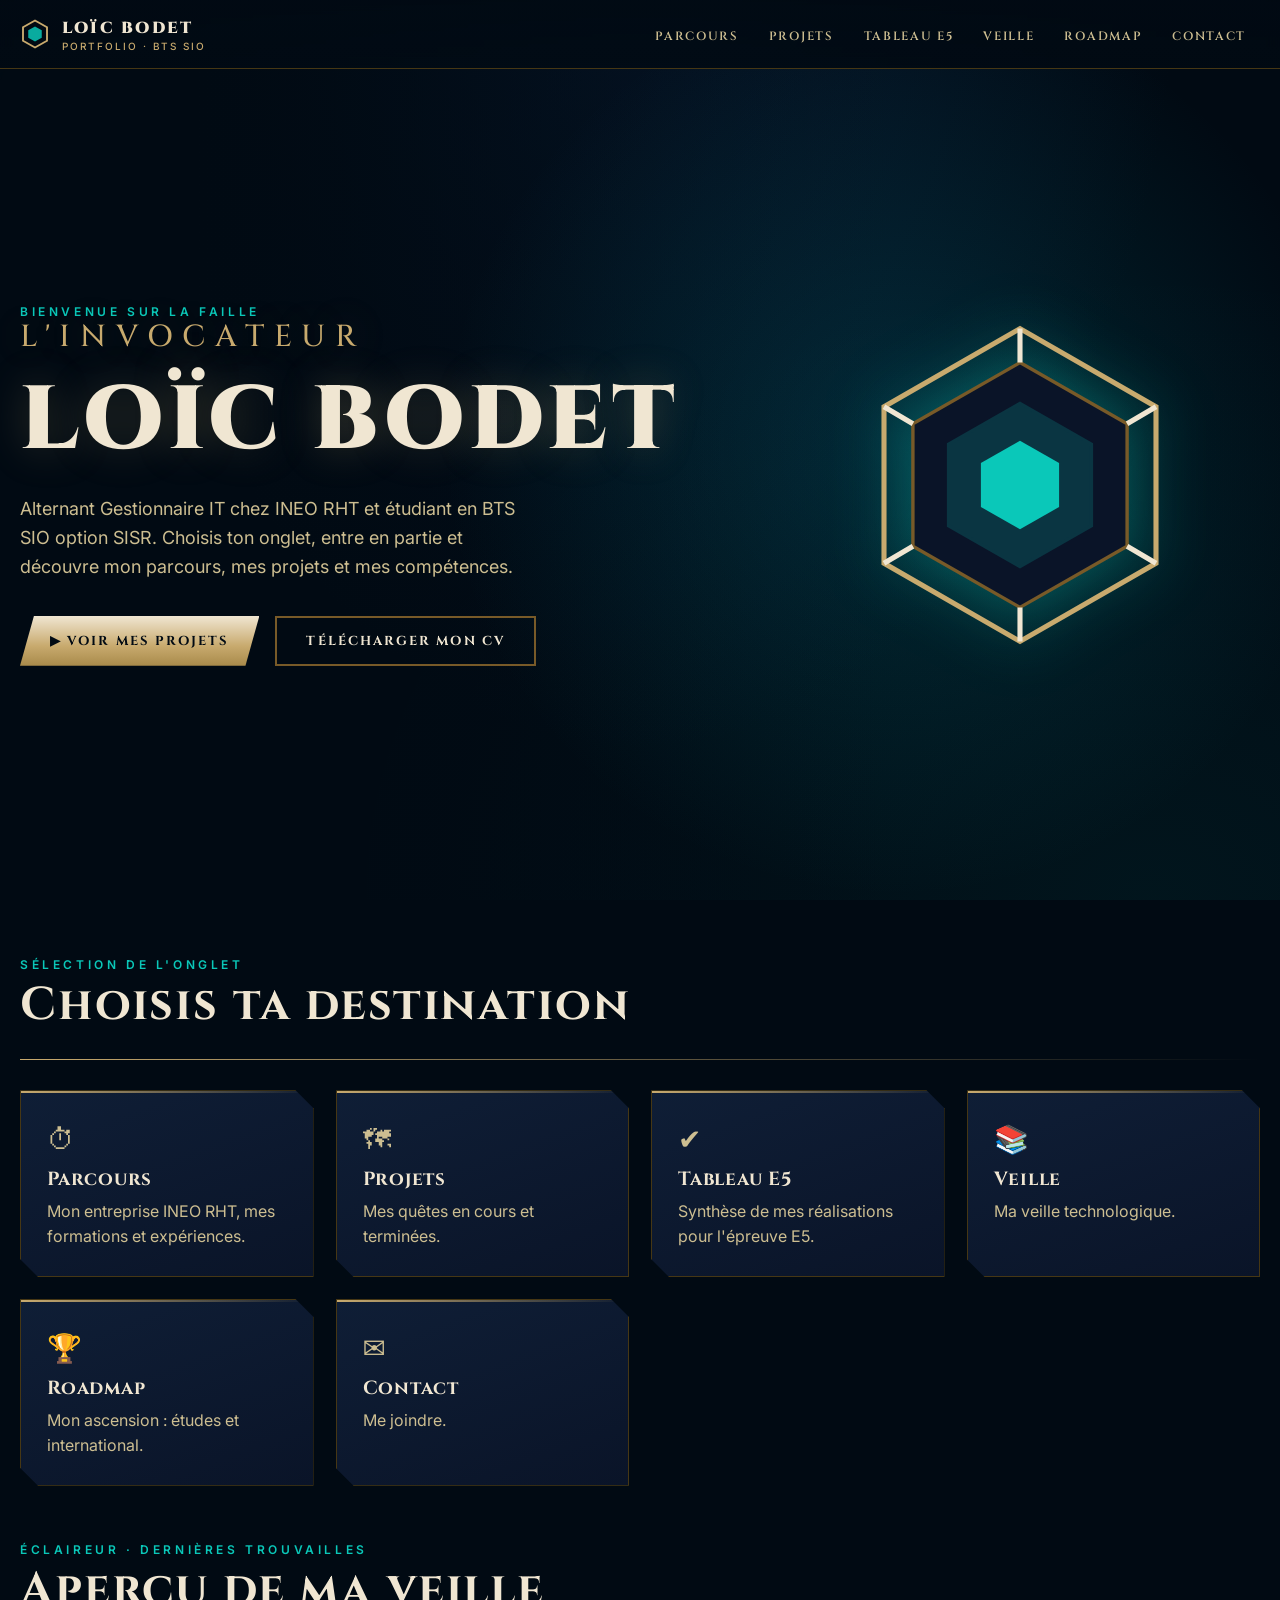
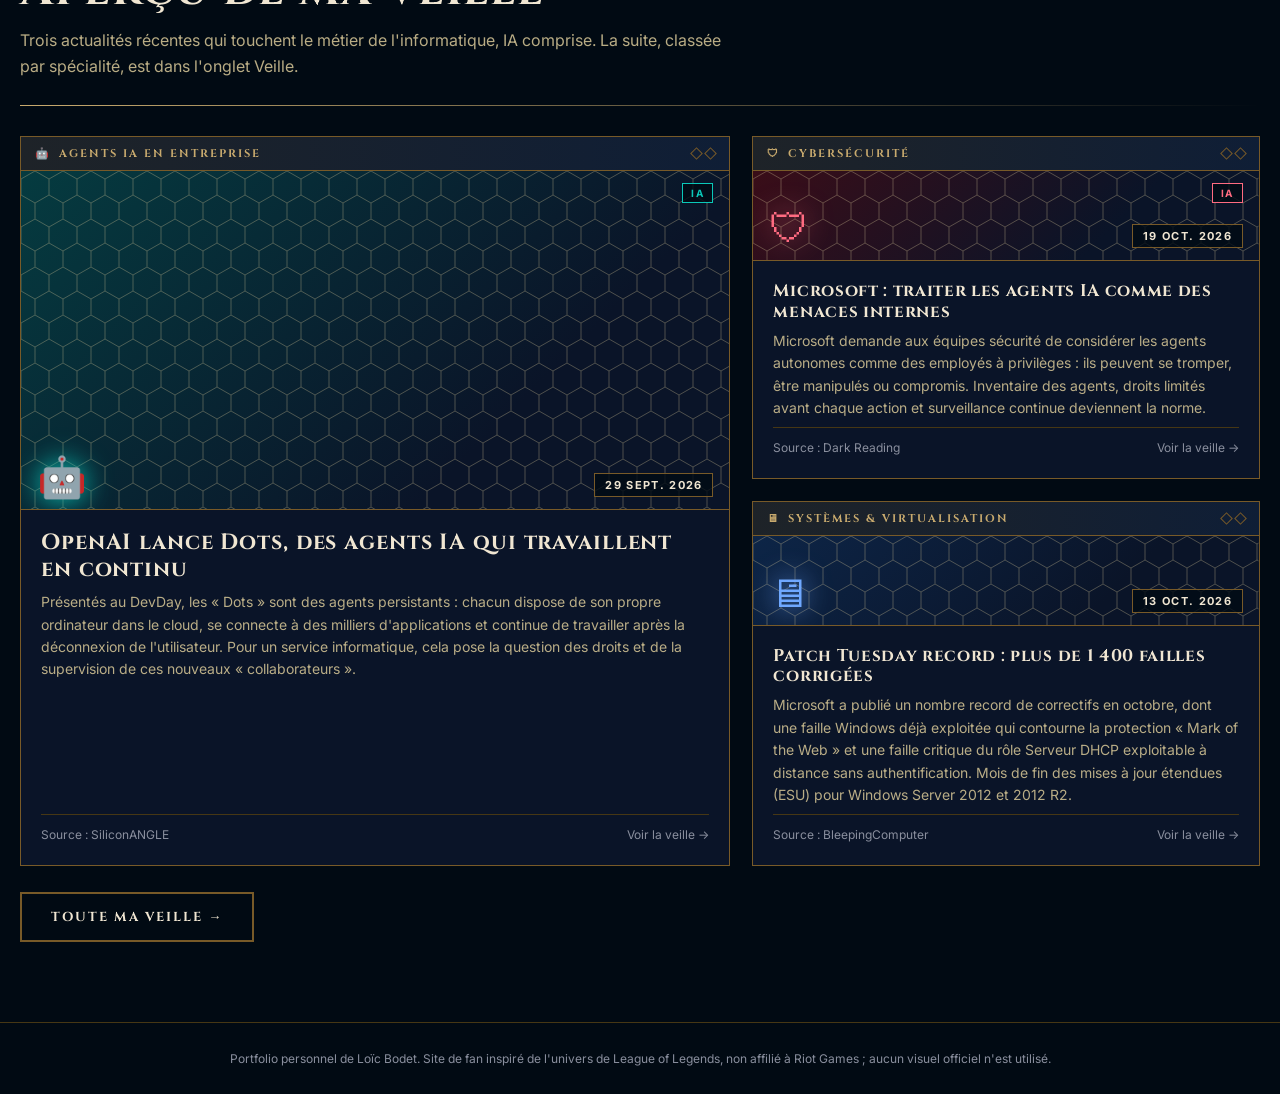
==== commit 244903a6: "Veille : ajout d'actualités hors IA (systèmes, cybersécurité, cloud) Co-Authored-By: Claude Opus 5.5" ====
--- a/index.html
+++ b/index.html
@@ -154,6 +154,9 @@
 .win-visual .big{position:relative;font-size:40px;filter:drop-shadow(0 0 14px currentColor);line-height:1}
 .win-visual .date{position:relative;font:700 11px var(--sans);letter-spacing:.12em;text-transform:uppercase;padding:4px 10px;background:#010a13cc;border:1px solid var(--gold-lo);color:var(--gold-hi)}
 .win-visual .new{position:absolute;top:12px;left:16px;font:700 10px var(--sans);letter-spacing:.16em;padding:3px 8px;background:var(--cyan);color:#010a13}
+.win-visual .ia{position:absolute;top:12px;right:16px;font:700 10px var(--sans);letter-spacing:.16em;padding:3px 8px;border:1px solid currentColor;background:#010a13cc}
+.v-systeme{background:linear-gradient(135deg,#0d2547,#0a1428 70%);color:#6fa8ff}
+.v-cloud{background:linear-gradient(135deg,#2a1747,#0a1428 70%);color:#b48cff}
 .v-cyber{background:linear-gradient(135deg,#3a0d18,#0a1428 70%);color:#ff6b81}
 .v-agents{background:linear-gradient(135deg,#053b40,#0a1428 70%);color:#0ac8b9}
 .v-regl{background:linear-gradient(135deg,#3d2c0a,#0a1428 70%);color:#f0c870}
@@ -285,7 +288,7 @@
   <div class="grid g3" id="shortcuts"></div>
 
   <div class="head"><div class="eyebrow">Éclaireur · dernières trouvailles</div><h2 class="title">Aperçu de ma veille</h2>
-    <p class="lead">Trois actualités récentes autour de l'IA qui changent le métier de l'informatique. La suite, classée par spécialité, est dans l'onglet Veille.</p></div>
+    <p class="lead">Trois actualités récentes qui touchent le métier de l'informatique, IA comprise. La suite, classée par spécialité, est dans l'onglet Veille.</p></div>
   <div class="preview-grid" id="veille-preview"></div>
   <p style="margin-top:26px"><a class="btn ghost" href="#veille" data-go="veille">Toute ma veille →</a></p>
 </section>
@@ -327,7 +330,7 @@
 <!-- ======== VEILLE ======== -->
 <section class="page" id="veille" aria-labelledby="h-veille">
   <div class="head"><div class="eyebrow">Bibliothèque de Runeterra</div><h2 class="title" id="h-veille">Veille technologique</h2>
-    <p class="lead">Les actualités marquantes des six derniers mois autour de l'intelligence artificielle, classées par spécialité, avec un lien vers chaque source. Filtre par spécialité pour n'afficher qu'une catégorie.</p></div>
+    <p class="lead">Les actualités marquantes des six derniers mois (intelligence artificielle, systèmes, cybersécurité, cloud), classées par spécialité, avec un lien vers chaque source. Filtre par spécialité pour n'afficher qu'une catégorie.</p></div>
   <div class="filters" id="vfilters" role="group" aria-label="Filtrer par spécialité"></div>
   <div id="vcats"></div>
   <div class="card">
@@ -398,37 +401,55 @@
 /* VEILLE — actualités de moins de 6 mois (date au format AAAA-MM-JJ) · cat : clé de VEILLE_CATS
    preview : true = affiché dans l'aperçu de l'accueil (3 maximum, le premier est mis en avant) */
 const VEILLE_CATS = [
-  {id:'cyber',  icon:'🛡', label:'Cybersécurité & IA',          sub:'L\'IA comme arme et comme bouclier'},
-  {id:'agents', icon:'🤖', label:'Agents IA en entreprise',      sub:'Des assistants qui agissent seuls dans le SI'},
-  {id:'regl',   icon:'⚖', label:'Réglementation & souveraineté', sub:'Lois, accords et interdictions autour de l\'IA'}
+  {id:'cyber',   icon:'🛡', label:'Cybersécurité',               sub:'Failles, attaques, défense, avec ou sans IA'},
+  {id:'systeme', icon:'🖥', label:'Systèmes & virtualisation',   sub:'Windows, Linux, hyperviseurs, mises à jour'},
+  {id:'cloud',   icon:'☁', label:'Cloud & infrastructures',     sub:'Datacenters, disponibilité, pannes'},
+  {id:'agents',  icon:'🤖', label:'Agents IA en entreprise',      sub:'Des assistants qui agissent seuls dans le SI'},
+  {id:'regl',    icon:'⚖', label:'Réglementation & souveraineté', sub:'Lois, accords et interdictions autour de l\'IA'}
 ];
 const VEILLE = [
-  {cat:'agents', preview:true, date:'2026-09-29', title:'OpenAI lance Dots, des agents IA qui travaillent en continu',
+  {ia:true, cat:'agents', preview:true, date:'2026-09-29', title:'OpenAI lance Dots, des agents IA qui travaillent en continu',
    text:'Présentés au DevDay, les « Dots » sont des agents persistants : chacun dispose de son propre ordinateur dans le cloud, se connecte à des milliers d\'applications et continue de travailler après la déconnexion de l\'utilisateur. Pour un service informatique, cela pose la question des droits et de la supervision de ces nouveaux « collaborateurs ».',
    source:'SiliconANGLE', url:'https://siliconangle.com/2026/09/29/openai-launches-dots-always-on-ai-agents-in-chatgpt-with-their-own-cloud-computers/'},
-  {cat:'cyber', preview:true, date:'2026-10-19', title:'Microsoft : traiter les agents IA comme des menaces internes',
+  {ia:true, cat:'cyber', preview:true, date:'2026-10-19', title:'Microsoft : traiter les agents IA comme des menaces internes',
    text:'Microsoft demande aux équipes sécurité de considérer les agents autonomes comme des employés à privilèges : ils peuvent se tromper, être manipulés ou compromis. Inventaire des agents, droits limités avant chaque action et surveillance continue deviennent la norme.',
    source:'Dark Reading', url:'https://darkreading.com/cybersecurity-operations/ai-agents-insider-threats-inside-microsoft-unified-security-stack'},
-  {cat:'regl', preview:true, date:'2026-08-02', title:'AI Act : la transparence obligatoire, le haut risque repoussé',
+  {ia:true, cat:'regl', date:'2026-08-02', title:'AI Act : la transparence obligatoire, le haut risque repoussé',
    text:'Depuis le 2 août 2026, chatbots et contenus générés par IA doivent être signalés comme tels. L\'« omnibus numérique » repousse en revanche au 2 décembre 2027 les obligations pour les systèmes d\'IA à haut risque.',
    source:'Blog du Modérateur', url:'https://blogdumoderateur.com/ia-act-2-aout-2026'},
-  {cat:'cyber', date:'2026-10-08', title:'Anthropic ouvre un scanner de vulnérabilités gratuit par IA',
+  {ia:true, cat:'cyber', date:'2026-10-08', title:'Anthropic ouvre un scanner de vulnérabilités gratuit par IA',
    text:'OSS Scanner analyse gratuitement le code des projets open source critiques avec des modèles d\'IA, sur le modèle d\'OSS-Fuzz de Google. Les rapports ne sont pas relus par un humain : des milliers de failles signalées, mais une petite partie seulement corrigée.',
    source:'The Hacker News', url:'https://thehackernews.com/2026/10/anthropic-launches-free-ai.html'},
-  {cat:'cyber', date:'2026-09-30', title:'Google réserve son nouveau modèle Gemini 4 Argon aux défenseurs',
+  {ia:true, cat:'cyber', date:'2026-09-30', title:'Google réserve son nouveau modèle Gemini 4 Argon aux défenseurs',
    text:'Conçu notamment pour la cyberdéfense (découverte de failles, correctifs automatiques), Gemini 4 Argon est d\'abord ouvert à des équipes de sécurité de confiance, le temps de valider ses garde-fous avant une diffusion plus large.',
    source:'Google', url:'https://blog.google/innovation-and-ai/technology/ai/google-ai-updates-september-2026/'},
-  {cat:'agents', date:'2026-09-28', title:'Meta se lance sur le marché de l\'IA pour les entreprises',
+  {ia:true, cat:'agents', date:'2026-09-28', title:'Meta se lance sur le marché de l\'IA pour les entreprises',
    text:'Avec Meta Enterprise Platform, Meta propose aux entreprises toute sa pile IA, dont son agent Muse et des outils de code. La concurrence s\'intensifie face à Microsoft, Google et OpenAI sur les agents professionnels.',
    source:'Meta', url:'https://about.fb.com/news/2026/09/launching-meta-enterprise-platform/'},
-  {cat:'regl', date:'2026-10-20', title:'Les États-Unis bannissent DeepSeek des administrations civiles',
+  {ia:true, cat:'regl', date:'2026-10-20', title:'Les États-Unis bannissent DeepSeek des administrations civiles',
    text:'Le département de la Sécurité intérieure ordonne de retirer les produits DeepSeek, y compris les outils tiers construits dessus, des systèmes des agences fédérales civiles, au nom de la sécurité de la chaîne d\'approvisionnement.',
    source:'BleepingComputer', url:'https://bleepingcomputer.com/news/security/dhs-bans-deepseek-products-across-us-federal-civilian-agencies'},
-  {cat:'regl', date:'2026-09-29', title:'Accord volontaire sur la sécurité de l\'IA à la Maison Blanche',
+  {ia:true, cat:'regl', date:'2026-09-29', title:'Accord volontaire sur la sécurité de l\'IA à la Maison Blanche',
    text:'Les dirigeants des grands acteurs de l\'IA s\'engagent à faire auditer leurs systèmes par des tiers indépendants. L\'accord n\'est assorti d\'aucune sanction ni échéance, ce que critiquent de nombreux chercheurs.',
-   source:'SiliconANGLE', url:'https://siliconangle.com/2026/09/30/prominent-tech-ceos-sign-voluntary-white-house-ai-safety-accord/'}
+   source:'SiliconANGLE', url:'https://siliconangle.com/2026/09/30/prominent-tech-ceos-sign-voluntary-white-house-ai-safety-accord/'},
+  /* --- Hors IA --- */
+  {cat:'systeme', preview:true, date:'2026-10-13', title:'Patch Tuesday record : plus de 1 400 failles corrigées',
+   text:'Microsoft a publié un nombre record de correctifs en octobre, dont une faille Windows déjà exploitée qui contourne la protection « Mark of the Web » et une faille critique du rôle Serveur DHCP exploitable à distance sans authentification. Mois de fin des mises à jour étendues (ESU) pour Windows Server 2012 et 2012 R2.',
+   source:'BleepingComputer', url:'https://www.bleepingcomputer.com/news/microsoft/microsoft-october-2026-patch-tuesday-fixes-1-411-flaws-3-zero-days/'},
+  {cat:'systeme', date:'2026-05-21', title:'Proxmox VE 9.2 et fin de support de Proxmox VE 8',
+   text:'Proxmox VE 9.2 passe sur Debian 13 et le noyau Linux 7.0 par défaut. Proxmox VE 8 n\'est plus maintenu depuis le 31 août 2026 : les serveurs encore en version 8 ne reçoivent plus de correctifs de sécurité et doivent être migrés.',
+   source:'Forum Proxmox', url:'https://forum.proxmox.com/threads/proxmox-virtual-environment-9-2-available.183742/'},
+  {cat:'cyber', date:'2026-09-07', title:'L\'ANSSI lance REACTIV pour les services de l\'État',
+   text:'À la demande du Premier ministre, l\'ANSSI met en place une capacité renforcée de réaction et d\'intervention : elle peut imposer des mesures d\'urgence aux ministères après une fuite de données ou une compromission.',
+   source:'IT-Connect', url:'https://www.it-connect.fr/anssi-reactiv-violations-donnees-services-etat/'},
+  {cat:'cyber', date:'2026-10-28', title:'Fuite de données à la Compagnie des transports strasbourgeois',
+   text:'La CTS confirme le vol de données d\'environ 230 000 comptes clients (identité, date de naissance, adresse). Un rappel concret de l\'importance de la segmentation, de la journalisation et de la notification à la CNIL sous 72 heures.',
+   source:'Anadolu', url:'https://www.aa.com.tr/fr/france/france-une-cyberattaque-contre-la-compagnie-des-transports-strasbourgeois-expose-les-donn%C3%A9es-de-230-000-clients/4104368'},
+  {cat:'cloud', date:'2026-05-07', title:'AWS : une panne de refroidissement paralyse une zone de us-east-1',
+   text:'Un incident thermique a coupé l\'alimentation d\'un bâtiment de la zone use1-az4 : instances EC2 et volumes EBS indisponibles pendant près d\'une journée, avec des services comme Coinbase touchés. Une bonne illustration de l\'intérêt de répartir ses ressources sur plusieurs zones.',
+   source:'DatacenterDynamics', url:'https://www.datacenterdynamics.com/en/news/aws-experiences-power-issues-at-northern-virginia-cloud-region/'}
 ];
-const VEILLE_SOURCES = ['The Hacker News','BleepingComputer','Dark Reading','SiliconANGLE','Blog du Modérateur','CERT-FR','ANSSI','dcod.ch'];
+const VEILLE_SOURCES = ['The Hacker News','BleepingComputer','Dark Reading','IT-Connect','SiliconANGLE','DatacenterDynamics','Blog du Modérateur','CERT-FR','ANSSI','dcod.ch'];
 
 const PROJECTS = [
   {id:'p1', title:'Carnet Fonte', role:'Application web', state:'win', status:'Utilisable', mockup:true,
@@ -530,7 +551,7 @@
   <div class="win-bar"><span aria-hidden="true">${catOf(v.cat).icon}</span>${catOf(v.cat).label}<span class="dots" aria-hidden="true"><i></i><i></i></span></div>
   <div class="win-visual v-${v.cat}">
     <svg class="pat" aria-hidden="true"><rect width="100%" height="100%" fill="url(#hx)"/></svg>
-    ${isNew(v.date)?'<span class="new">★ Nouveau</span>':''}
+    ${isNew(v.date)?'<span class="new">★ Nouveau</span>':''}${v.ia?'<span class="ia">IA</span>':''}
     <span class="big" aria-hidden="true">${catOf(v.cat).icon}</span><time class="date" datetime="${v.date}">${fmtDate(v.date)}</time>
   </div>
   <div class="win-body"><h3>${v.title}</h3><p>${v.text}</p>
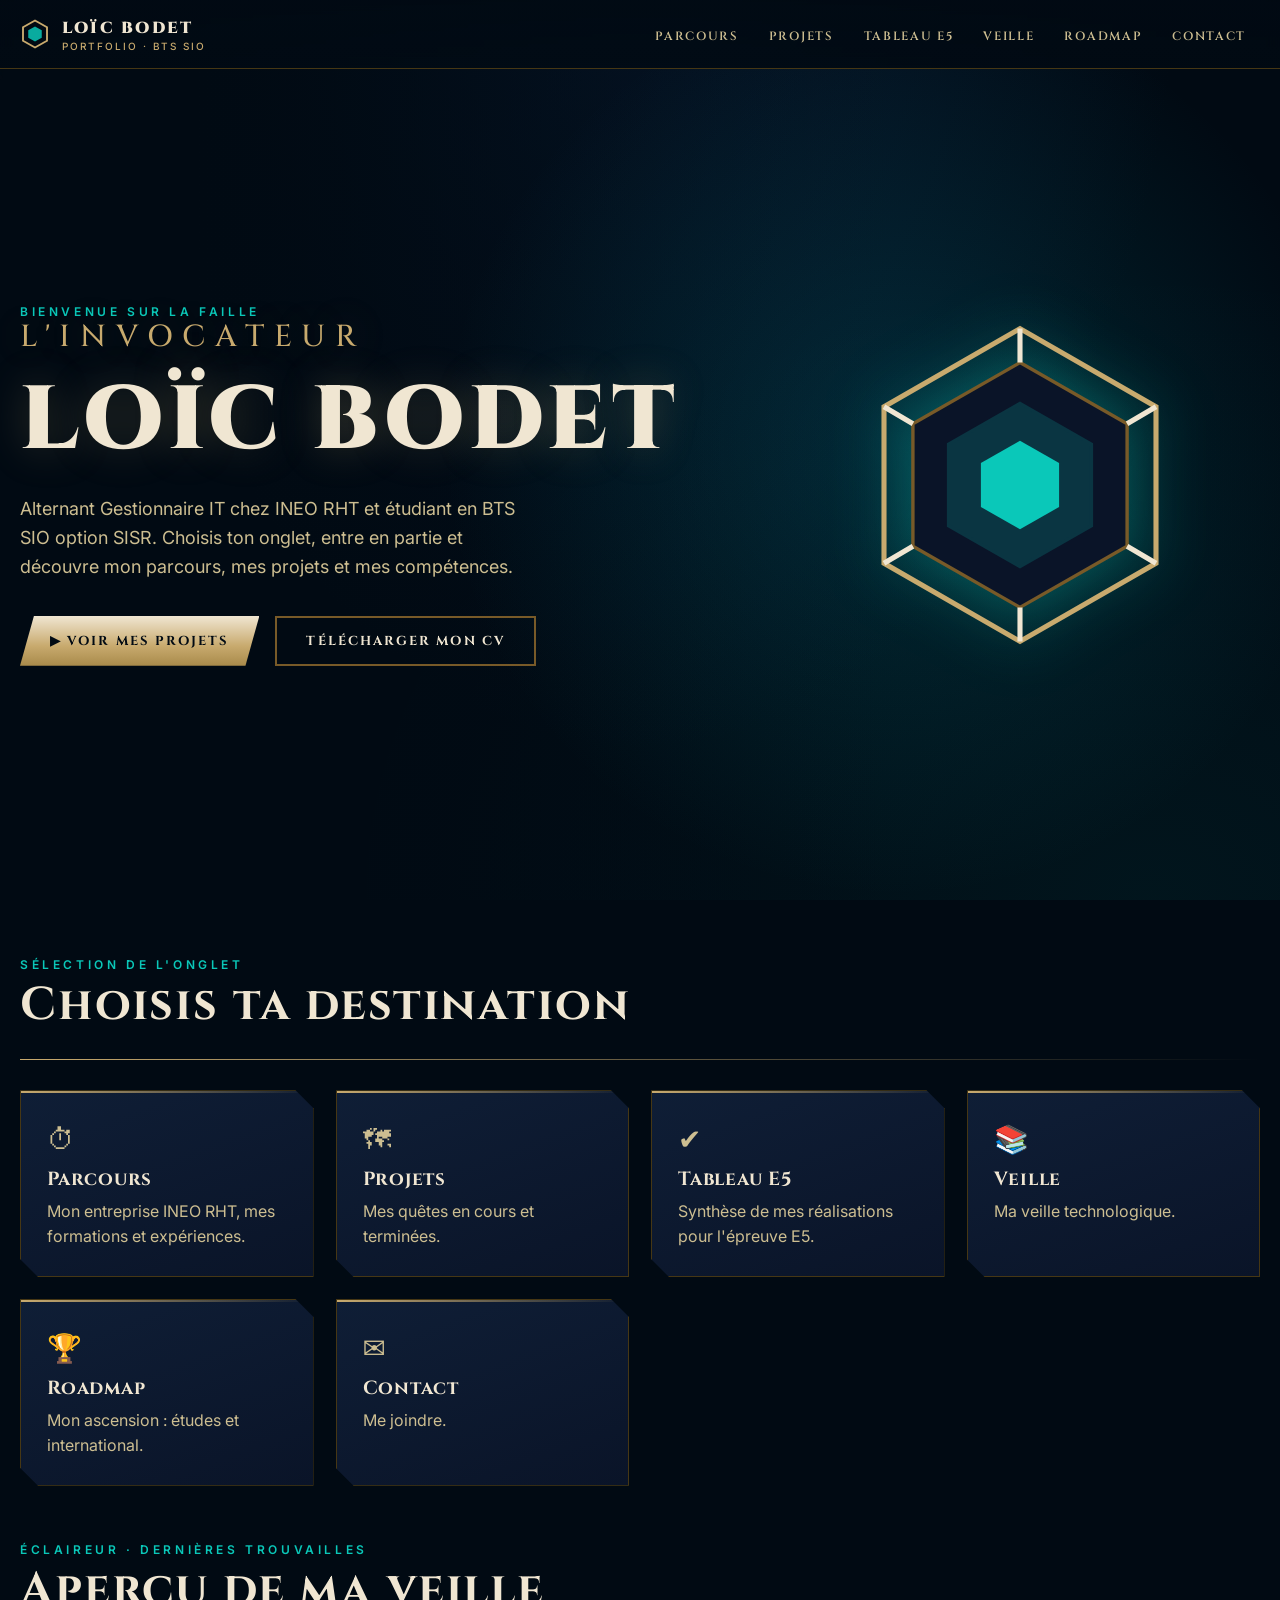
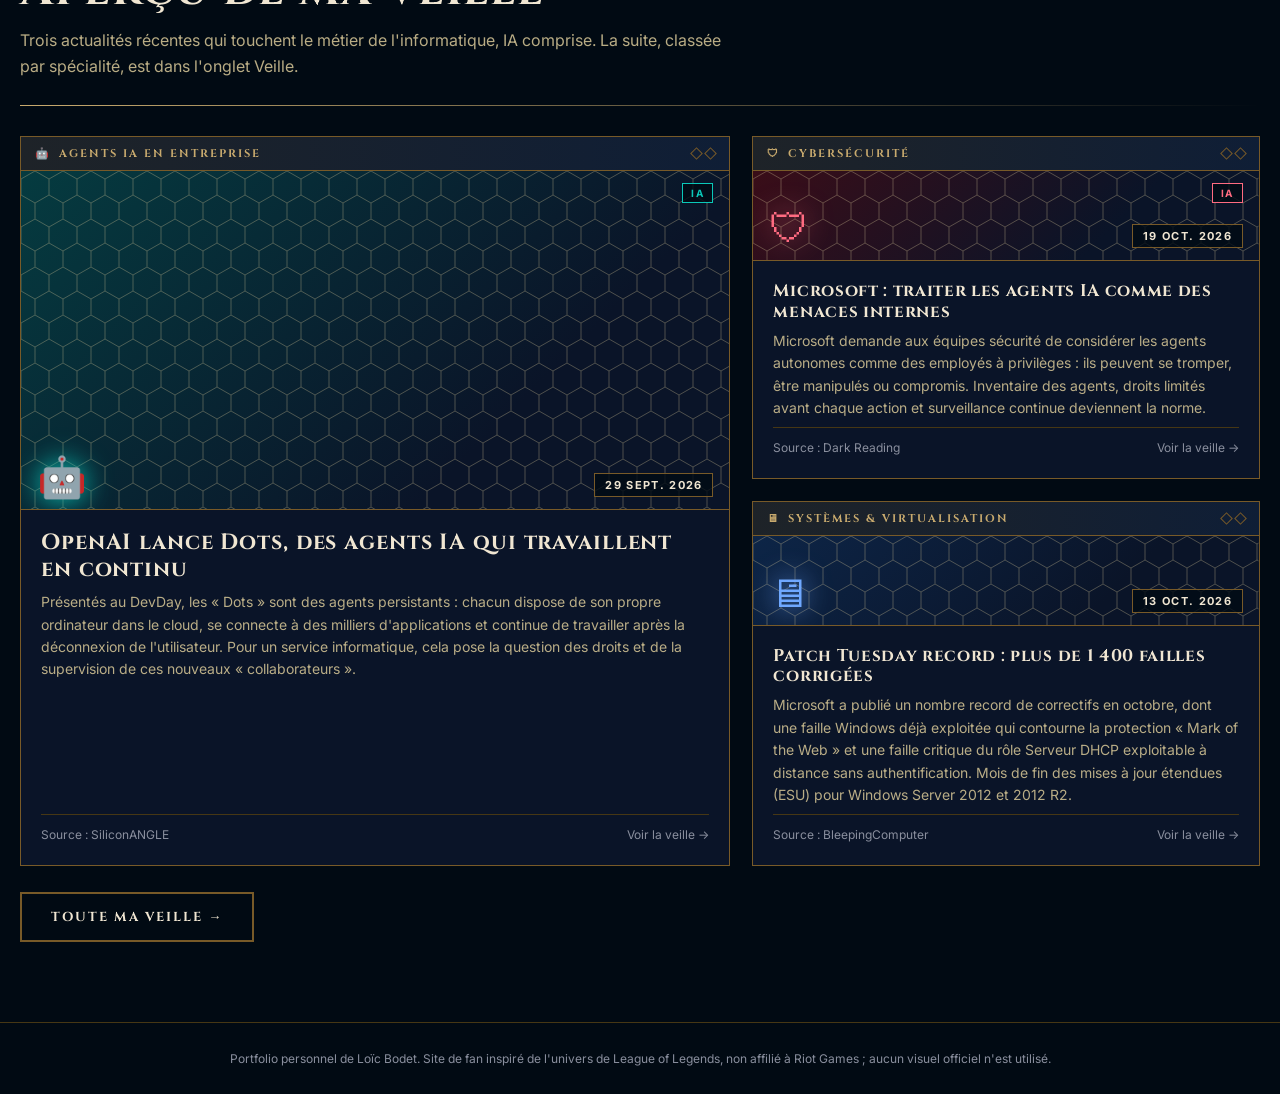
==== commit e4826320: "Projets : NAS de sauvegarde, refonte AGDLP de l'AD et réalisations E5, regroupés par contexte et rel" ====
--- a/index.html
+++ b/index.html
@@ -147,6 +147,18 @@
 .mock-note{text-align:center;font-size:12px;color:var(--muted)}
 .quest-media{display:flex;justify-content:center;margin:-6px -6px 16px;padding:18px 0 0;background:radial-gradient(circle at 50% 70%,#ff8a3d22,transparent 60%);overflow:hidden;height:250px}
 .quest-media .phone{transform:scale(.62);transform-origin:top center}
+.quest-media.img,.quest-media.diag{padding:0;height:200px;background:#010a13;border-bottom:1px solid var(--line)}
+.quest-media.img img{width:100%;height:100%;object-fit:cover;object-position:left top}
+.quest-media.diag{align-items:center;padding:10px}
+.quest-media.diag svg{width:100%;height:auto}
+.quest-top{display:flex;flex-wrap:wrap;align-items:center;justify-content:space-between;gap:8px;margin:6px 0}
+.quest-top small{color:var(--muted);font-size:13px}
+.e5chips{display:flex;gap:6px;margin-top:14px;flex-wrap:wrap}
+.e5chips span{font:700 11px var(--sans);letter-spacing:.08em;padding:3px 9px;border:1px solid var(--cyan);color:var(--cyan);background:#0ac8b912}
+.shot{margin:16px 0}
+.shot img{width:100%;border:1px solid var(--gold-lo);display:block}
+.shot figcaption{font-size:12px;color:var(--muted);margin-top:6px;text-align:center}
+svg.agdlp{width:100%;height:auto;margin:6px 0 10px;display:block}
 
 /* ---------- Veille ---------- */
 .win-visual{position:relative;height:120px;overflow:hidden;border-bottom:1px solid var(--gold-lo);display:flex;align-items:flex-end;justify-content:space-between;padding:12px 16px}
@@ -217,6 +229,8 @@
 .e5 td.k{text-align:center;width:46px;color:var(--line)}
 .e5 td.k.on{color:var(--cyan);font-weight:700;background:#0ac8b912}
 .e5 td.sep{background:#c8aa6e18;color:var(--gold);font:700 12px var(--serif);letter-spacing:.16em;text-transform:uppercase}
+.e5-link{display:inline-block;margin-top:6px;background:none;border:1px solid var(--gold-lo);color:var(--gold);font:600 11px var(--sans);letter-spacing:.08em;padding:3px 9px;cursor:pointer}
+.e5-link:hover{border-color:var(--gold);color:var(--gold-hi)}
 .legend{display:grid;grid-template-columns:repeat(auto-fit,minmax(260px,1fr));gap:6px 24px;margin:18px 0;font-size:14px}
 .legend b{color:var(--cyan);margin-right:6px}
 
@@ -315,7 +329,7 @@
 <section class="page" id="projets" aria-labelledby="h-projets">
   <div class="head"><div class="eyebrow">Tableau des quêtes</div><h2 class="title" id="h-projets">Mes projets</h2>
     <p class="lead">Clique sur une quête pour ouvrir sa fiche détaillée.</p></div>
-  <div class="grid g2" id="quests"></div>
+  <div id="quests"></div>
 </section>
 
 <!-- ======== E5 ======== -->
@@ -451,8 +465,27 @@
 ];
 const VEILLE_SOURCES = ['The Hacker News','BleepingComputer','Dark Reading','IT-Connect','SiliconANGLE','DatacenterDynamics','Blog du Modérateur','CERT-FR','ANSSI','dcod.ch'];
 
+/* PROJETS — ctx : clé de PROJECT_CTX · e5 : colonnes du tableau E5 validées (0 = C1 … 5 = C6) */
+const PROJECT_CTX = [
+  {id:'pro',       label:'En entreprise · INEO RHT'},
+  {id:'formation', label:'En formation'},
+  {id:'perso',     label:'Projets personnels'}
+];
+// Schéma de principe AGDLP (noms de groupes fictifs)
+const AGDLP_SVG = `<svg class="agdlp" viewBox="0 0 640 170" role="img" aria-label="Schéma AGDLP : comptes, groupe global, groupe de domaine local, permissions sur le dossier">
+  ${[['A','Comptes','m.dupont · s.martin',20],['G','Groupe global','GG_Comptabilite',180],['DL','Domaine local','DL_Compta_Modif',340],['P','Permissions NTFS','Dossier Compta : Modifier',500]].map(([k,t,s,x],i)=>`
+  <g transform="translate(${x},30)">
+    <rect width="120" height="110" rx="4" fill="#0a1428" stroke="${i===3?'#0ac8b9':'#c8aa6e'}" stroke-width="1.5"/>
+    <polygon points="60,10 78,20 78,40 60,50 42,40 42,20" fill="${i===3?'#0ac8b9':'#c8aa6e'}"/>
+    <text x="60" y="35" text-anchor="middle" font-family="Cinzel,serif" font-weight="900" font-size="15" fill="#010a13">${k}</text>
+    <text x="60" y="72" text-anchor="middle" font-family="Inter,sans-serif" font-weight="600" font-size="12" fill="#f0e6d2">${t}</text>
+    <text x="60" y="92" text-anchor="middle" font-family="Inter,sans-serif" font-size="9.5" fill="#8a8f9e">${s}</text>
+  </g>${i<3?`<path d="M${x+126} 85h28" stroke="#c8aa6e" stroke-width="2"/><polygon points="${x+154},80 ${x+162},85 ${x+154},90" fill="#c8aa6e"/>`:''}`).join('')}
+  <text x="320" y="164" text-anchor="middle" font-family="Inter,sans-serif" font-size="10" fill="#8a8f9e">« membre de » →</text>
+</svg>`;
+
 const PROJECTS = [
-  {id:'p1', title:'Carnet Fonte', role:'Application web', state:'win', status:'Utilisable', mockup:true,
+  {id:'p1', ctx:'perso', title:'Carnet Fonte', role:'Application web', state:'win', status:'Utilisable', mockup:true, period:'Projet personnel',
    short:'Application de suivi de musculation qui calcule seule la charge et les répétitions de la prochaine séance.',
    tech:'HTML, CSS, JavaScript (sans framework), SVG, Web Audio API, Wake Lock API, localStorage',
    html:`<p>Application web pensée pour le téléphone, utilisée directement à la salle : on y note ses séances et elle calcule la <b>charge et les répétitions à viser à la séance suivante</b>.</p>
@@ -464,7 +497,7 @@
 <li><b>Historique et records</b> (1RM estimé avec la formule d'Epley) et statistiques dessinées en SVG à la main.</li>
 <li><b>Données</b> : sauvegarde locale, synchronisation avec fusion des modifications, fonctionnement hors ligne, export et import JSON.</li>
 <li><b>Mode démo</b> : 8 semaines de séances simulées, thème clair / sombre, accessibilité clavier et ARIA.</li></ul>`},
-  {id:'p2', title:'AP 1 · Infrastructure GSB', role:'Réseau & système', state:'now', status:'Étape 1 terminée',
+  {id:'p2', ctx:'formation', title:'AP 1 · Infrastructure GSB', role:'Réseau & système', period:'Atelier professionnel', state:'now', status:'Étape 1 terminée',
    short:'Annuaire Active Directory pour l\'organisation GSB : 8 services, comptes créés par script PowerShell.',
    tech:'Proxmox VE, Windows Server 2022, Active Directory (AD DS), DNS, DHCP, PowerShell, VLAN',
    html:`<p>Pour l'organisation <b>GSB</b>, je mets en place un annuaire <b>Active Directory</b> qui centralise l'authentification et la gestion des postes des 8 services : Accueil, Communication, Comptabilité, Développement, DSI, Labo-recherche, Réseaux &amp; Systèmes et RH. Le premier point de l'AP est <b>terminé</b>.</p>
@@ -484,21 +517,75 @@
 <li>Script PowerShell d'import des comptes depuis un CSV (identifiant <code>initiale.nom</code>, vérification des doublons, mot de passe à changer à la première connexion, jamais stocké dans le dépôt).</li>
 <li>Jonction d'un poste client Windows au domaine et ouverture de session réussie.</li></ol>
 <h3>Pour aller plus loin</h3><p>Documentation de l'ajout d'un <b>contrôleur de domaine secondaire</b> sur une maquette : haute disponibilité, réplication AD, redondance DNS et basculement DHCP, avec tests de bascule.</p>`},
-  {id:'p3', title:'Projet 3', role:'À définir', state:'now', status:'Démarrage', short:'Description du projet à compléter.', tech:'À compléter', html:'<p>Fiche à compléter.</p>'},
-  {id:'p4', title:'Projet 4', role:'À définir', state:'now', status:'Bientôt terminé', short:'Description du projet à compléter.', tech:'À compléter', html:'<p>Fiche à compléter.</p>'}
+  {id:'nas', ctx:'pro', title:'NAS de sauvegarde des archives', role:'Stockage & sauvegarde', state:'win', status:'En production', period:'2026',
+   img:'assets/nas-synology.jpg', imgAlt:'Panneau de configuration Synology DSM du NAS, volume utilisé à 84 %',
+   short:'Mise en place et administration d\'un NAS Synology d\'environ 10 To qui centralise les archives d\'une agence de l\'entreprise.',
+   tech:'NAS Synology, DiskStation Manager (DSM), dossiers partagés, utilisateurs, groupes et privilèges',
+   html:`<p>Une agence de l'entreprise avait besoin d'un espace centralisé pour sauvegarder ses archives. J'ai mis en place un <b>NAS Synology d'environ 10 To</b> et j'en suis <b>l'administrateur</b>.</p>
+<figure class="shot"><img src="assets/nas-synology.jpg" alt="Panneau de configuration Synology DSM du NAS" loading="lazy"><figcaption>Panneau de configuration DSM et tableau de bord du NAS (nom du serveur et adresse IP masqués).</figcaption></figure>
+<h3>Ce que je gère</h3><ul>
+<li><b>Comptes utilisateurs et groupes</b> : création des comptes des collaborateurs de l'agence et regroupement par équipe.</li>
+<li><b>Dossiers partagés</b> : création de l'arborescence des archives.</li>
+<li><b>Droits d'accès</b> : attribution des privilèges (lecture ou lecture / écriture) aux groupes selon les besoins de chacun.</li>
+<li><b>Suivi du stockage</b> : surveillance de l'espace disque et de l'état du volume depuis le tableau de bord (environ 9 To utilisés sur près de 11 To) pour anticiper l'archivage ou l'extension.</li></ul>`},
+  {id:'agdlp', ctx:'pro', title:'Refonte des droits d\'accès dans l\'AD', role:'Active Directory', state:'now', status:'En cours', period:'2026', diagram:true,
+   short:'Remplacement des droits attribués un par un par une organisation en groupes (méthode AGDLP) sur les dossiers partagés de l\'entreprise.',
+   tech:'Active Directory, groupes globaux, groupes de domaine local, permissions NTFS, méthode AGDLP',
+   html:`<p>Les droits d'accès aux dossiers partagés de l'entreprise étaient donnés <b>individuellement</b>, utilisateur par utilisateur. Avec le temps, cela devient difficile à maintenir : on ne sait plus qui a accès à quoi, et un collaborateur qui change de poste ou quitte l'entreprise peut garder des accès.</p>
+<h3>La solution : la méthode AGDLP</h3>
+${AGDLP_SVG}
+<ol>
+<li><b>A</b> — les <b>comptes</b> utilisateurs…</li>
+<li><b>G</b> — …sont membres de <b>groupes globaux</b>, un par service ou par fonction ;</li>
+<li><b>DL</b> — ces groupes globaux sont membres de <b>groupes de domaine local</b>, un par ressource et par niveau d'accès (lecture, modification) ;</li>
+<li><b>P</b> — les <b>permissions NTFS</b> des dossiers ne sont données qu'aux groupes de domaine local.</li></ol>
+<h3>Ce que ça change</h3><ul>
+<li>Une arrivée, un départ ou un changement de poste se gère en ajoutant ou retirant l'utilisateur d'un seul groupe global.</li>
+<li>Les droits d'un dossier se lisent directement dans ses groupes : l'audit est beaucoup plus simple.</li>
+<li>Chacun n'a que les accès nécessaires à son poste (principe du moindre privilège).</li></ul>
+<p class="mock-note">Les informations de l'entreprise sont confidentielles : le schéma ci-dessus est un exemple de principe, les noms de groupes sont fictifs.</p>`},
+  {id:'parc', ctx:'pro', title:'Gestion du parc informatique', role:'Support & patrimoine', state:'now', status:'En cours', period:'Depuis le 27/08/25', e5:[0],
+   short:'Gestion du matériel des 160 collaborateurs équipés : commandes, adaptations, incidents matériels et suivi des accès serveurs.',
+   tech:'Gestion de parc, support matériel, règles internes du groupe, sauvegardes',
+   html:`<p>Chez INEO RHT, je gère le matériel informatique des <b>160 collaborateurs équipés</b>.</p><ul>
+<li><b>Commandes</b> du matériel des nouveaux arrivants et <b>adaptation des moyens</b> selon les besoins des postes.</li>
+<li><b>Respect des règles internes</b> du groupe dans l'attribution du matériel.</li>
+<li><b>Gestion des incidents matériels</b> : diagnostic, réparation ou remplacement.</li>
+<li><b>Suivi des accès aux serveurs</b>, dont les sauvegardes.</li></ul>`},
+  {id:'tickets', ctx:'pro', title:'Gestion des tickets via SharePoint', role:'Support utilisateurs', state:'win', status:'Réalisé', period:'Première année', e5:[1],
+   short:'Système de demandes d\'assistance par formulaire SharePoint pour centraliser et suivre les demandes des collaborateurs.',
+   tech:'SharePoint, formulaires, Microsoft 365',
+   html:`<p>Pour mieux suivre les demandes d'assistance, j'ai mis en place un <b>système de tickets basé sur un formulaire SharePoint</b> : les collaborateurs déposent leur demande au même endroit, ce qui permet de les centraliser, de les prioriser et d'en garder une trace.</p>`},
+  {id:'sharepoint', ctx:'pro', title:'Développement du SharePoint de l\'entreprise', role:'Présence en ligne', state:'now', status:'En cours', period:'Depuis le 23/05/26', e5:[2,3],
+   short:'Projet de développement du site SharePoint interne de l\'entreprise, mené en mode projet.',
+   tech:'SharePoint Online, Microsoft 365',
+   html:`<p>Je participe au <b>développement du SharePoint de l'entreprise</b>, l'espace interne qui regroupe informations et documents pour les collaborateurs. Ce projet mobilise la présence en ligne de l'organisation et le travail en mode projet.</p>`},
+  {id:'elearning', ctx:'pro', title:'E-learning et réseau de sachants Equans', role:'Développement professionnel', state:'now', status:'En cours', period:'Depuis le 27/08/25', e5:[5],
+   short:'Formations en ligne du groupe Equans et identification de relais et de sachants pour progresser.',
+   tech:'Plateforme e-learning Equans',
+   html:`<p>Je suis les modules d'<b>e-learning du groupe Equans</b> et j'identifie des <b>relais et sachants</b> dans le monde Equans : des personnes ressources vers qui me tourner pour monter en compétences.</p>`},
+  {id:'gsb', ctx:'formation', title:'Global Swiss Bourdin', role:'Mission en formation', state:'win', status:'Terminé', period:'20/05/26 – 21/05/26', e5:[0,1],
+   short:'Mission sur le contexte de l\'organisation GSB : gestion du patrimoine informatique et réponse aux incidents et demandes.',
+   tech:'Voir la documentation',
+   html:`<p>Mission réalisée en formation dans le contexte de l'organisation <b>Global Swiss Bourdin</b>, autour de la gestion du patrimoine informatique et de la réponse aux incidents et aux demandes d'assistance.</p>
+<p><a href="https://drive.google.com/drive/folders/17k6Yh1YECzoqbg8lJewWjeEWQFlthh7E?usp=drive_link" target="_blank" rel="noopener">Ouvrir la documentation (Google Drive)</a></p>`},
+  {id:'cisco', ctx:'formation', title:'TP Réseaux Cisco : RIP et OSPF', role:'Routage', state:'win', status:'Terminé', period:'16/05/26 – 20/05/26', e5:[2,3,4],
+   short:'Configuration du routage dynamique sur des équipements Cisco avec les protocoles RIP et OSPF.',
+   tech:'Cisco IOS, RIP, OSPF',
+   html:`<p>Travaux pratiques de <b>routage dynamique</b> sur des équipements Cisco : configuration des protocoles <b>RIP</b> puis <b>OSPF</b>, vérification des tables de routage et de la connectivité entre réseaux.</p>`}
 ];
 
 const E5_COLS = ['Gérer le patrimoine informatique','Répondre aux incidents et demandes','Développer la présence en ligne','Travailler en mode projet','Mettre à disposition un service','Organiser son développement professionnel'];
 const E5_ROWS = [
   {sep:'Réalisations en cours de formation'},
-  {t:'<a href="https://drive.google.com/drive/folders/17k6Yh1YECzoqbg8lJewWjeEWQFlthh7E?usp=drive_link" target="_blank" rel="noopener">Global Swiss Bourdin</a>', d:'20/05/26 – 21/05/26', on:[0,1]},
-  {t:'TP Réseaux sur Cisco (protocoles RIP et OSPF)', d:'16/05/26 – 20/05/26', on:[2,3,4]},
+  {p:'gsb', t:'<a href="https://drive.google.com/drive/folders/17k6Yh1YECzoqbg8lJewWjeEWQFlthh7E?usp=drive_link" target="_blank" rel="noopener">Global Swiss Bourdin</a>', d:'20/05/26 – 21/05/26', on:[0,1]},
+  {p:'cisco', t:'TP Réseaux sur Cisco (protocoles RIP et OSPF)', d:'16/05/26 – 20/05/26', on:[2,3,4]},
   {sep:'Réalisations en milieu professionnel — première année'},
-  {t:'Gestion du parc : commandes des nouveaux arrivants, adaptation des moyens, respect des règles internes, gestion des incidents matériel, suivi des accès serveurs (dont sauvegarde)', d:'27/08/25 – en cours', on:[0]},
-  {t:'Système de gestion de tickets via formulaire SharePoint', d:'—', on:[1]},
+  {p:'parc', t:'Gestion du parc : commandes des nouveaux arrivants, adaptation des moyens, respect des règles internes, gestion des incidents matériel, suivi des accès serveurs (dont sauvegarde)', d:'27/08/25 – en cours', on:[0]},
+  {p:'tickets', t:'Système de gestion de tickets via formulaire SharePoint', d:'—', on:[1]},
   {t:'Kiséo (prise en main admin, migration des comptes) — Migration NEO', d:'26/02/26 – 19/04/26', on:[4]},
-  {t:'E-learning Equans : identification de relais / sachants dans le monde Equans', d:'27/08/25 – en cours', on:[5]},
-  {t:'Projet de développement du SharePoint de l\'entreprise', d:'23/05/26 – en cours', on:[2,3]},
+  {p:'elearning', t:'E-learning Equans : identification de relais / sachants dans le monde Equans', d:'27/08/25 – en cours', on:[5]},
+  {p:'sharepoint', t:'Projet de développement du SharePoint de l\'entreprise', d:'23/05/26 – en cours', on:[2,3]},
   {sep:'Réalisations en milieu professionnel — seconde année'},
   {todo:'À venir.'}
 ];
@@ -627,21 +714,29 @@
   </div>`,'Stats');
 
 // Projets
-$('#quests').innerHTML = PROJECTS.map(p=>
+const stateTag = p=>`<span class="tag ${p.state}">${p.state==='win'?'✔':'●'} ${p.status}</span>`;
+const e5Chips = p=>p.e5 ? `<div class="e5chips" aria-label="Compétences E5">${p.e5.map(i=>`<span title="${E5_COLS[i]}">C${i+1}</span>`).join('')}</div>` : '';
+const questMedia = p=> p.mockup ? `<div class="quest-media">${PHONE_SEANCE}</div>`
+  : p.img ? `<div class="quest-media img"><img src="${p.img}" alt="${p.imgAlt||''}" loading="lazy"></div>`
+  : p.diagram ? `<div class="quest-media diag">${AGDLP_SVG}</div>` : '';
+$('#quests').innerHTML = PROJECT_CTX.map(c=>`<h3 class="subhead">${c.label}</h3><div class="grid g2">`+
+  PROJECTS.filter(p=>p.ctx===c.id).map(p=>
   `<article class="card link" tabindex="0" role="button" data-p="${p.id}" aria-label="Ouvrir la fiche ${p.title}">
-    ${p.mockup?`<div class="quest-media">${PHONE_SEANCE}</div>`:''}
-    <span class="tag ${p.state}">${p.state==='win'?'✔':'●'} ${p.status}</span>
+    ${questMedia(p)}
+    <div class="quest-top">${stateTag(p)}<small>${p.period||''}</small></div>
     <h3 style="margin-top:10px">${p.title}</h3><small style="color:var(--cyan)">${p.role}</small>
-    <p>${p.short}</p>
-  </article>`).join('');
+    <p>${p.short}</p>${e5Chips(p)}
+  </article>`).join('')+'</div>').join('');
 const dlg=$('#dlg');
 function openProject(id){
   const p=PROJECTS.find(x=>x.id===id); if(!p) return;
   const media = p.mockup ? `<h3>Aperçu de l'application</h3><div class="phones">${PHONE_SEANCE}${PHONE_STATS}</div><p class="mock-note">Écrans de la séance en direct et des statistiques (maquette de l'interface, données de démonstration).</p>` : '';
-  $('#dlg-in').innerHTML=`<h2 id="dlg-t">${p.title}</h2><span class="tag ${p.state}">${p.state==='win'?'✔':'●'} ${p.status}</span>${media}${p.html}<h3>Technos / outils</h3><p>${p.tech}</p>`;
+  const comp = p.e5 ? `<h3>Compétences E5 mobilisées</h3><ul>${p.e5.map(i=>`<li><b>C${i+1}</b> — ${E5_COLS[i]}</li>`).join('')}</ul>` : '';
+  $('#dlg-in').innerHTML=`<h2 id="dlg-t">${p.title}</h2><div class="quest-top">${stateTag(p)}<small>${p.period||''}</small></div>${media}${p.html}${comp}<h3>Technos / outils</h3><p>${p.tech}</p>`;
   dlg.showModal();
 }
 $('#quests').addEventListener('click',e=>{const c=e.target.closest('[data-p]'); if(c) openProject(c.dataset.p)});
+$('#e5t').addEventListener('click',e=>{const b=e.target.closest('.e5-link'); if(b) openProject(b.dataset.p)});
 $('#quests').addEventListener('keydown',e=>{if((e.key==='Enter'||e.key===' ')&&e.target.dataset.p){e.preventDefault();openProject(e.target.dataset.p)}});
 $('#dlg-x').onclick=()=>dlg.close();
 dlg.addEventListener('click',e=>{if(e.target===dlg) dlg.close()});
@@ -651,7 +746,7 @@
 $('#e5t').innerHTML = `<thead><tr><th>Réalisations professionnelles</th><th>Période</th>${E5_COLS.map((c,i)=>`<th title="${c}">C${i+1}</th>`).join('')}</tr></thead><tbody>`+
   E5_ROWS.map(r=> r.sep ? `<tr><td class="sep" colspan="${E5_COLS.length+2}">${r.sep}</td></tr>`
     : r.todo ? `<tr><td colspan="${E5_COLS.length+2}" style="color:var(--muted)">${r.todo}</td></tr>`
-    : `<tr><td>${r.t}</td><td>${r.d}</td>${E5_COLS.map((c,i)=>r.on.includes(i)?`<td class="k on" title="${c}"><span aria-hidden="true">✔</span><span style="position:absolute;left:-9999px">${c}</span></td>`:'<td class="k"><span aria-hidden="true">·</span></td>').join('')}</tr>`).join('')+'</tbody>';
+    : `<tr><td>${r.t}${r.p?` <button type="button" class="e5-link" data-p="${r.p}">Voir la fiche →</button>`:''}</td><td>${r.d}</td>${E5_COLS.map((c,i)=>r.on.includes(i)?`<td class="k on" title="${c}"><span aria-hidden="true">✔</span><span style="position:absolute;left:-9999px">${c}</span></td>`:'<td class="k"><span aria-hidden="true">·</span></td>').join('')}</tr>`).join('')+'</tbody>';
 
 // Braises animées (hero)
 (function(){
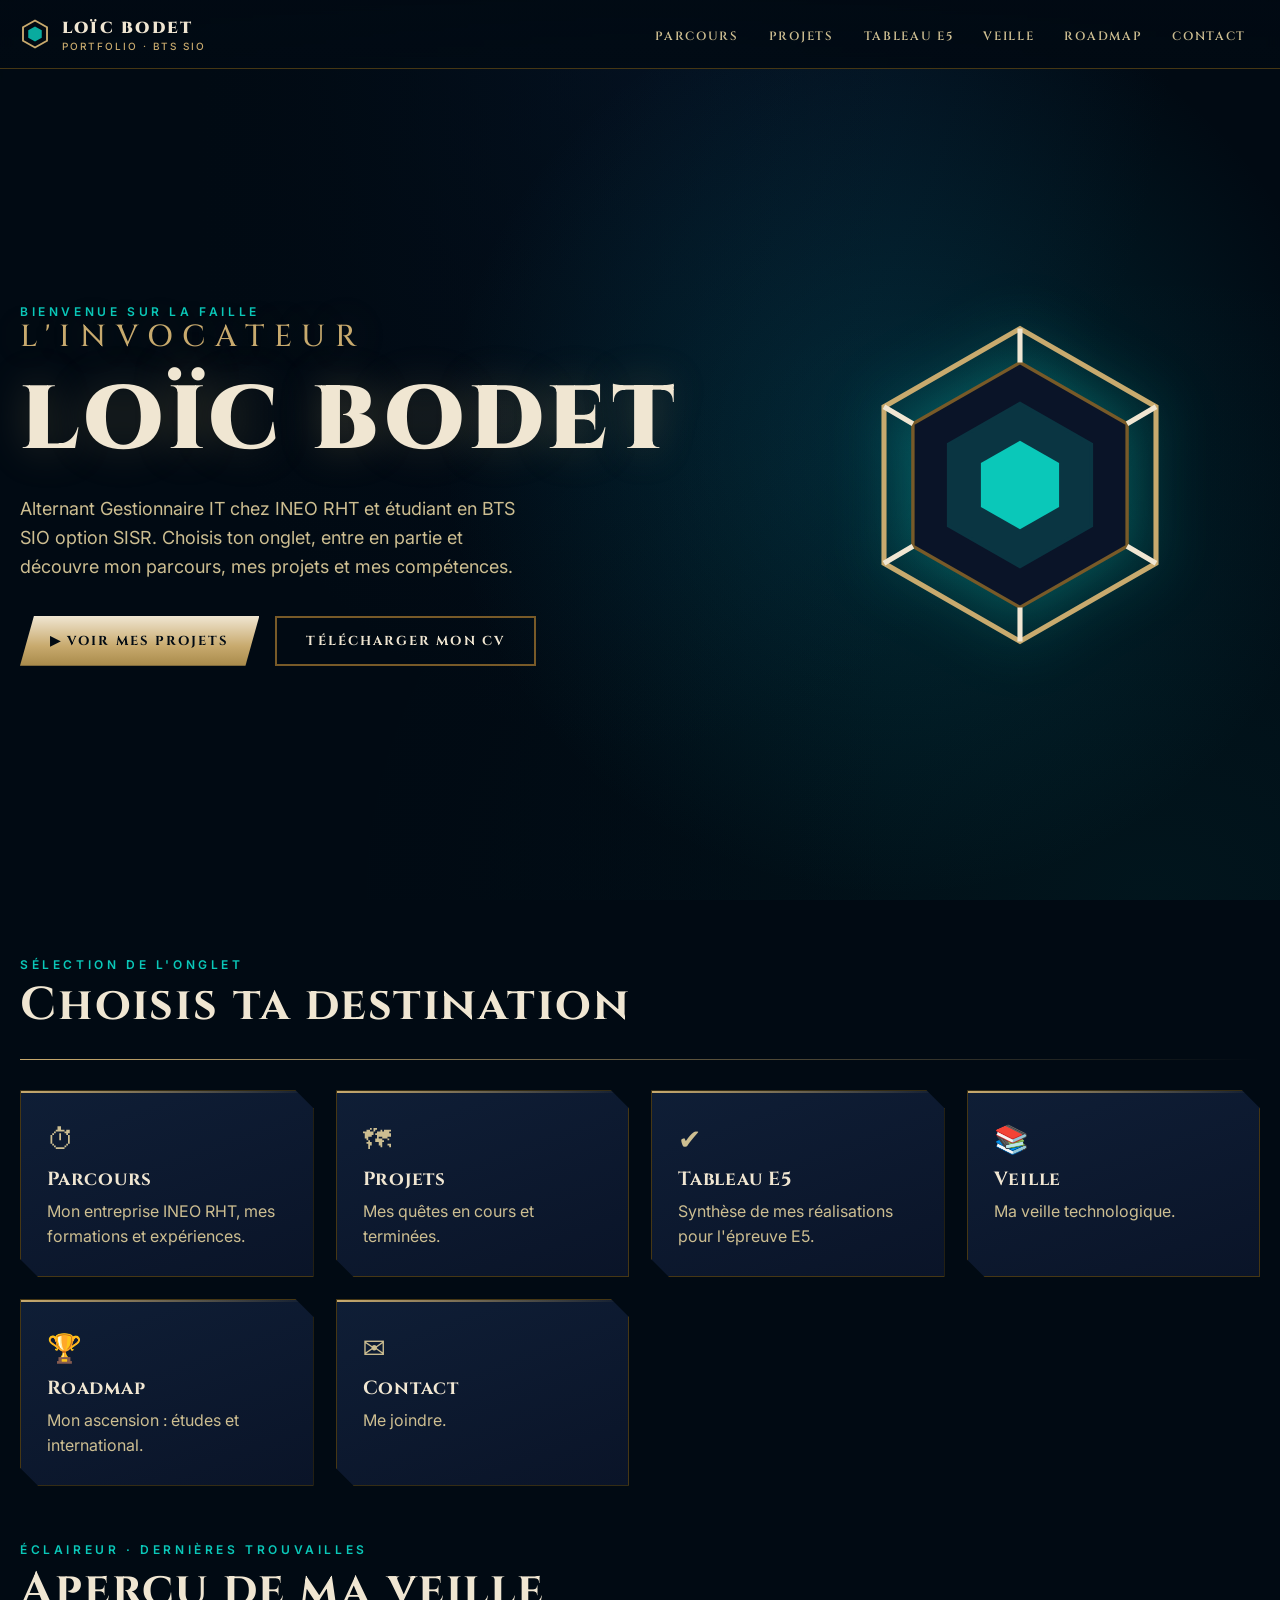
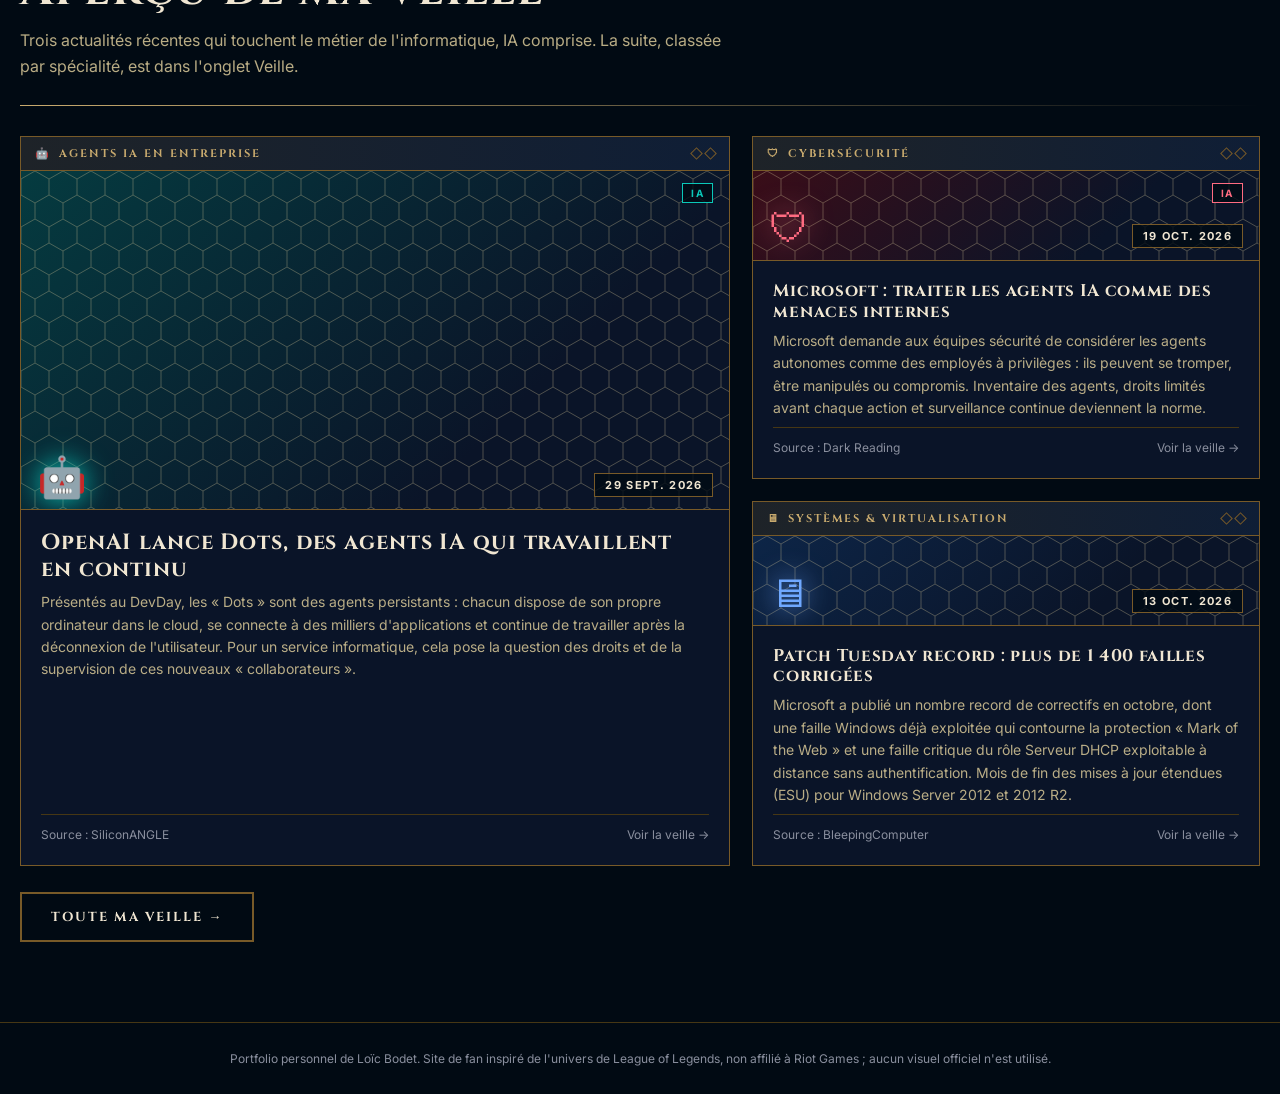
==== commit 199f11a5: "Projets : retrait de Gestion du parc et E-learning Equans, cartes sans vide Co-Authored-By: Claude O" ====
--- a/index.html
+++ b/index.html
@@ -151,6 +151,7 @@
 .quest-media.img img{width:100%;height:100%;object-fit:cover;object-position:left top}
 .quest-media.diag{align-items:center;padding:10px}
 .quest-media.diag svg{width:100%;height:auto}
+#quests .grid{align-items:start}
 .quest-top{display:flex;flex-wrap:wrap;align-items:center;justify-content:space-between;gap:8px;margin:6px 0}
 .quest-top small{color:var(--muted);font-size:13px}
 .e5chips{display:flex;gap:6px;margin-top:14px;flex-wrap:wrap}
@@ -544,14 +545,6 @@
 <li>Les droits d'un dossier se lisent directement dans ses groupes : l'audit est beaucoup plus simple.</li>
 <li>Chacun n'a que les accès nécessaires à son poste (principe du moindre privilège).</li></ul>
 <p class="mock-note">Les informations de l'entreprise sont confidentielles : le schéma ci-dessus est un exemple de principe, les noms de groupes sont fictifs.</p>`},
-  {id:'parc', ctx:'pro', title:'Gestion du parc informatique', role:'Support & patrimoine', state:'now', status:'En cours', period:'Depuis le 27/08/25', e5:[0],
-   short:'Gestion du matériel des 160 collaborateurs équipés : commandes, adaptations, incidents matériels et suivi des accès serveurs.',
-   tech:'Gestion de parc, support matériel, règles internes du groupe, sauvegardes',
-   html:`<p>Chez INEO RHT, je gère le matériel informatique des <b>160 collaborateurs équipés</b>.</p><ul>
-<li><b>Commandes</b> du matériel des nouveaux arrivants et <b>adaptation des moyens</b> selon les besoins des postes.</li>
-<li><b>Respect des règles internes</b> du groupe dans l'attribution du matériel.</li>
-<li><b>Gestion des incidents matériels</b> : diagnostic, réparation ou remplacement.</li>
-<li><b>Suivi des accès aux serveurs</b>, dont les sauvegardes.</li></ul>`},
   {id:'tickets', ctx:'pro', title:'Gestion des tickets via SharePoint', role:'Support utilisateurs', state:'win', status:'Réalisé', period:'Première année', e5:[1],
    short:'Système de demandes d\'assistance par formulaire SharePoint pour centraliser et suivre les demandes des collaborateurs.',
    tech:'SharePoint, formulaires, Microsoft 365',
@@ -560,10 +553,6 @@
    short:'Projet de développement du site SharePoint interne de l\'entreprise, mené en mode projet.',
    tech:'SharePoint Online, Microsoft 365',
    html:`<p>Je participe au <b>développement du SharePoint de l'entreprise</b>, l'espace interne qui regroupe informations et documents pour les collaborateurs. Ce projet mobilise la présence en ligne de l'organisation et le travail en mode projet.</p>`},
-  {id:'elearning', ctx:'pro', title:'E-learning et réseau de sachants Equans', role:'Développement professionnel', state:'now', status:'En cours', period:'Depuis le 27/08/25', e5:[5],
-   short:'Formations en ligne du groupe Equans et identification de relais et de sachants pour progresser.',
-   tech:'Plateforme e-learning Equans',
-   html:`<p>Je suis les modules d'<b>e-learning du groupe Equans</b> et j'identifie des <b>relais et sachants</b> dans le monde Equans : des personnes ressources vers qui me tourner pour monter en compétences.</p>`},
   {id:'gsb', ctx:'formation', title:'Global Swiss Bourdin', role:'Mission en formation', state:'win', status:'Terminé', period:'20/05/26 – 21/05/26', e5:[0,1],
    short:'Mission sur le contexte de l\'organisation GSB : gestion du patrimoine informatique et réponse aux incidents et demandes.',
    tech:'Voir la documentation',
@@ -581,10 +570,10 @@
   {p:'gsb', t:'<a href="https://drive.google.com/drive/folders/17k6Yh1YECzoqbg8lJewWjeEWQFlthh7E?usp=drive_link" target="_blank" rel="noopener">Global Swiss Bourdin</a>', d:'20/05/26 – 21/05/26', on:[0,1]},
   {p:'cisco', t:'TP Réseaux sur Cisco (protocoles RIP et OSPF)', d:'16/05/26 – 20/05/26', on:[2,3,4]},
   {sep:'Réalisations en milieu professionnel — première année'},
-  {p:'parc', t:'Gestion du parc : commandes des nouveaux arrivants, adaptation des moyens, respect des règles internes, gestion des incidents matériel, suivi des accès serveurs (dont sauvegarde)', d:'27/08/25 – en cours', on:[0]},
+  {t:'Gestion du parc : commandes des nouveaux arrivants, adaptation des moyens, respect des règles internes, gestion des incidents matériel, suivi des accès serveurs (dont sauvegarde)', d:'27/08/25 – en cours', on:[0]},
   {p:'tickets', t:'Système de gestion de tickets via formulaire SharePoint', d:'—', on:[1]},
   {t:'Kiséo (prise en main admin, migration des comptes) — Migration NEO', d:'26/02/26 – 19/04/26', on:[4]},
-  {p:'elearning', t:'E-learning Equans : identification de relais / sachants dans le monde Equans', d:'27/08/25 – en cours', on:[5]},
+  {t:'E-learning Equans : identification de relais / sachants dans le monde Equans', d:'27/08/25 – en cours', on:[5]},
   {p:'sharepoint', t:'Projet de développement du SharePoint de l\'entreprise', d:'23/05/26 – en cours', on:[2,3]},
   {sep:'Réalisations en milieu professionnel — seconde année'},
   {todo:'À venir.'}
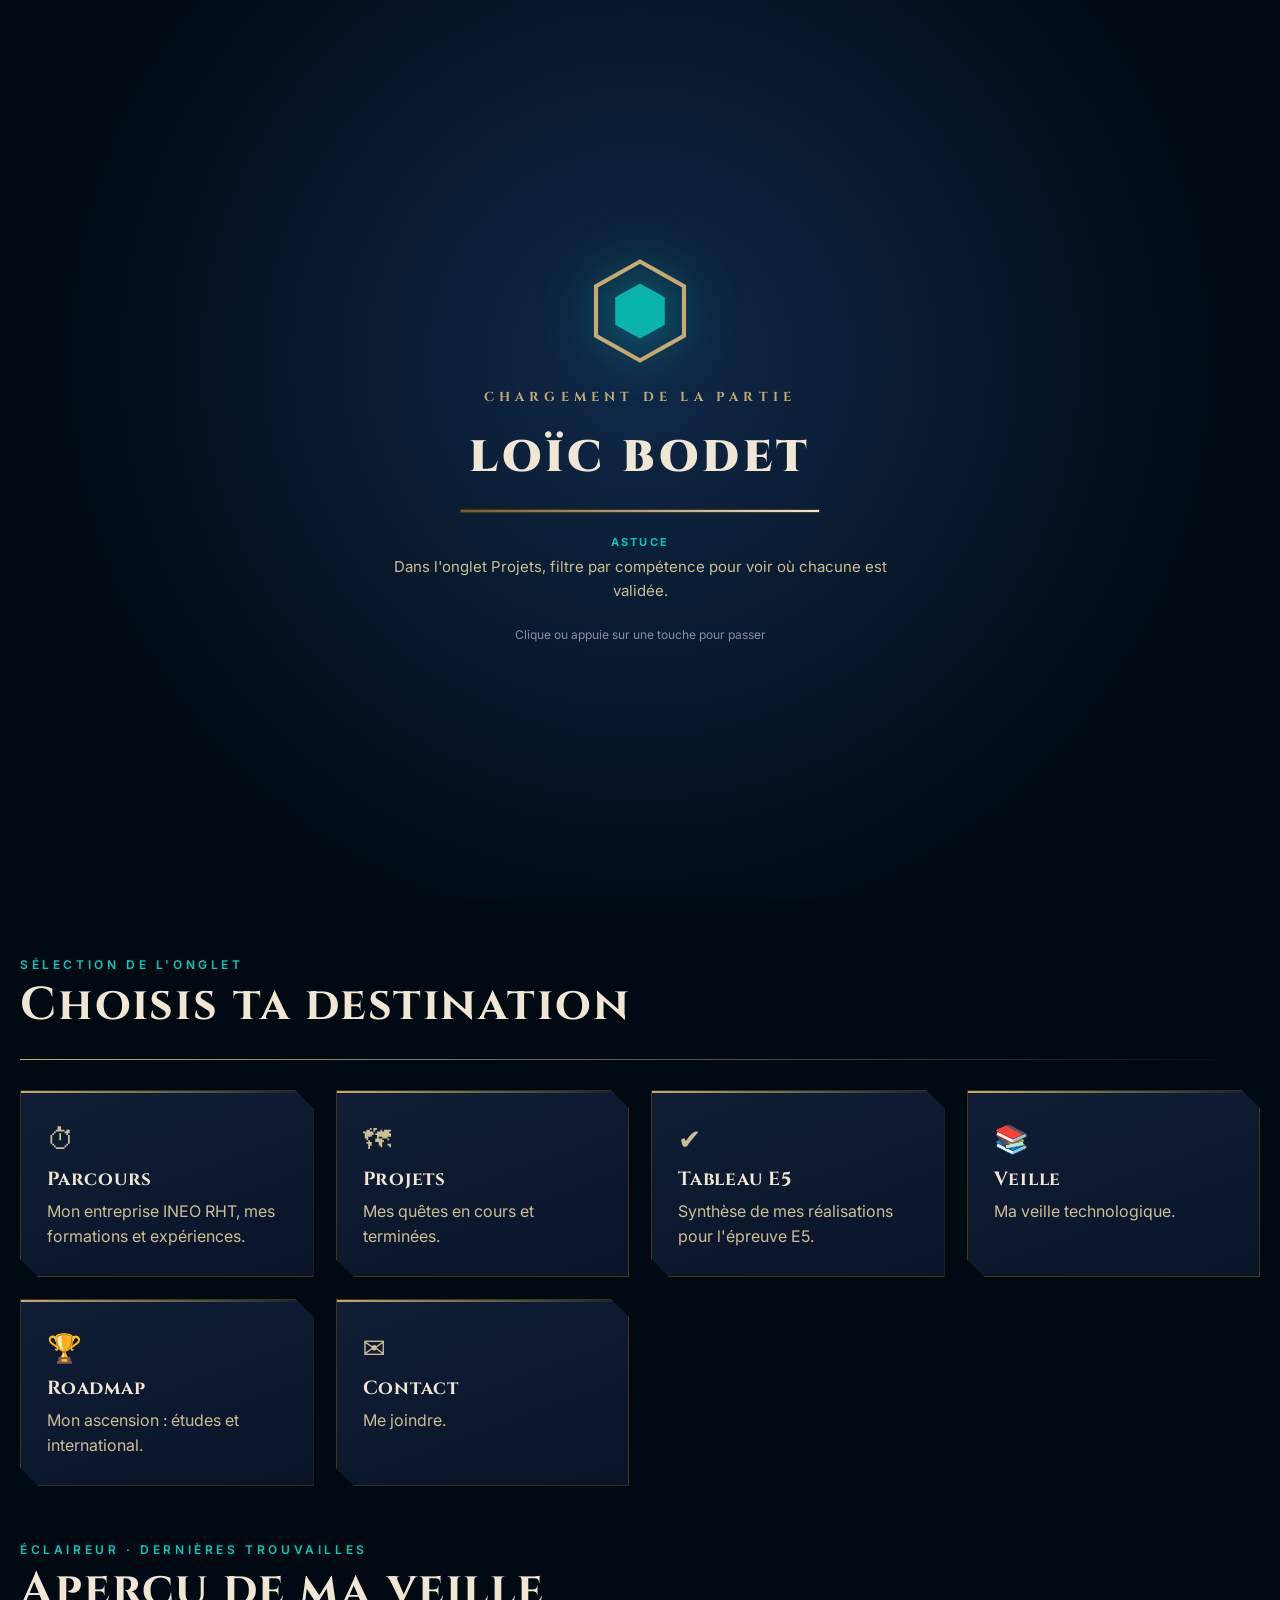
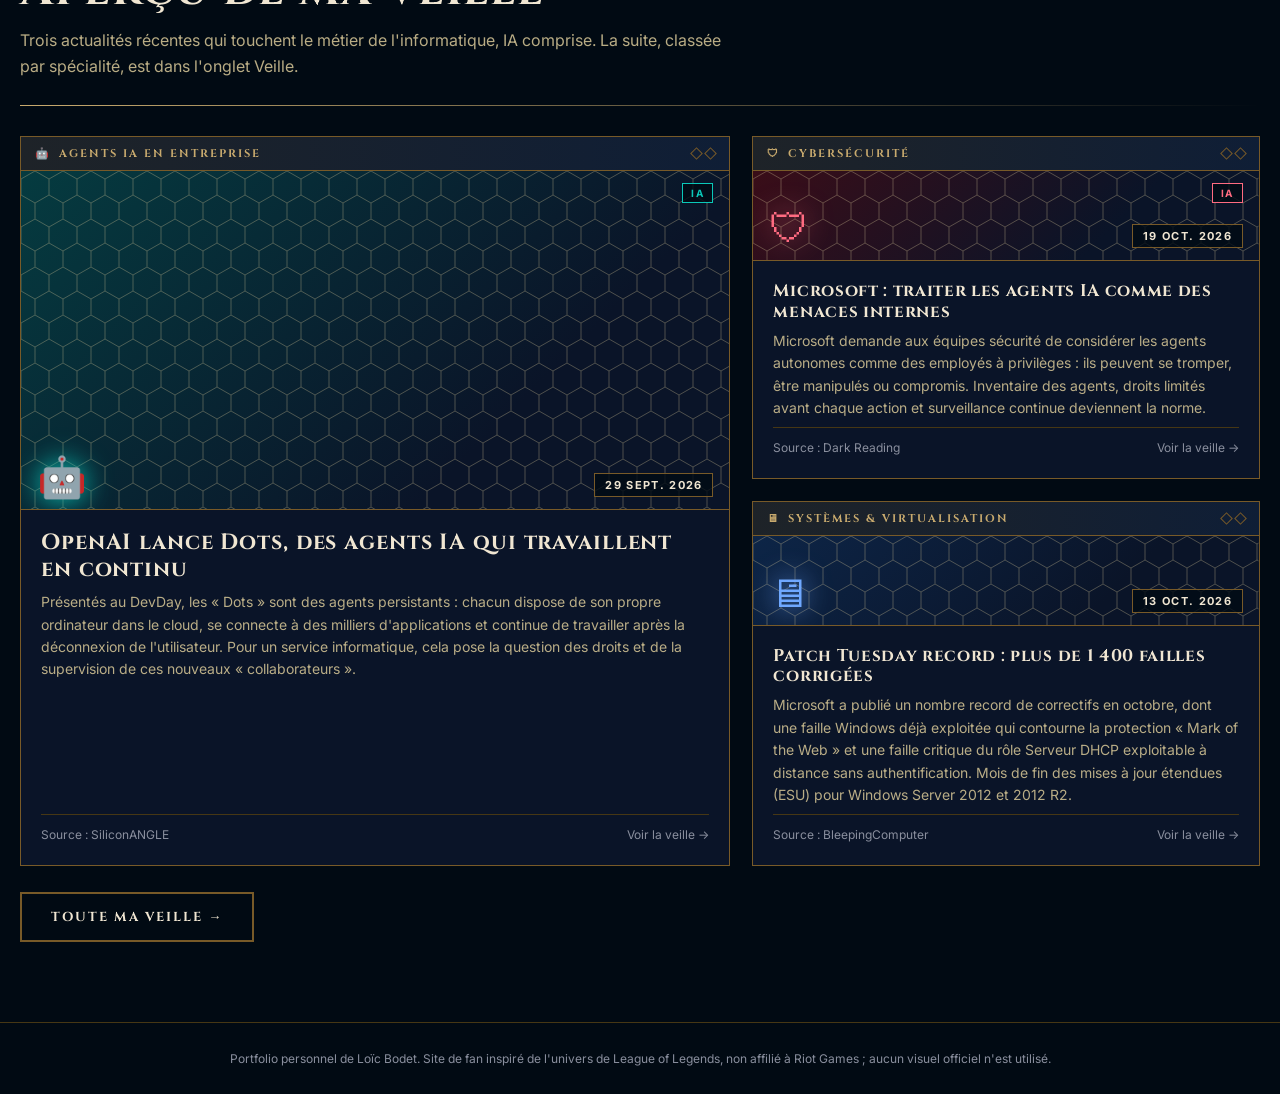
==== commit 51443edb: "Visuels et Contexte/Mission/Résultat des projets, filtre par compétence, compétences, accroche, aper" ====
--- a/index.html
+++ b/index.html
@@ -4,7 +4,19 @@
 <meta charset="utf-8">
 <meta name="viewport" content="width=device-width,initial-scale=1">
 <title>Loïc Bodet — Portfolio · La Faille</title>
-<meta name="description" content="Portfolio de Loïc Bodet, alternant BTS SIO SISR, sur le thème de League of Legends.">
+<meta name="description" content="Portfolio de Loïc Bodet, alternant Gestionnaire IT chez INEO RHT et étudiant en BTS SIO option SISR : projets, tableau E5, veille technologique.">
+<meta name="theme-color" content="#010a13">
+<link rel="icon" type="image/svg+xml" href="data:image/svg+xml,%3Csvg xmlns='http://www.w3.org/2000/svg' viewBox='0 0 40 40'%3E%3Crect width='40' height='40' rx='6' fill='%23010a13'/%3E%3Cpolygon points='20,3 35,11.5 35,28.5 20,37 5,28.5 5,11.5' fill='none' stroke='%23c8aa6e' stroke-width='3'/%3E%3Cpolygon points='20,11 28,15.5 28,24.5 20,29 12,24.5 12,15.5' fill='%230ac8b9'/%3E%3C/svg%3E">
+<meta property="og:type" content="website">
+<meta property="og:locale" content="fr_FR">
+<meta property="og:url" content="https://portfolio-bodet-loic.vercel.app/">
+<meta property="og:title" content="Loïc Bodet — Portfolio BTS SIO SISR">
+<meta property="og:description" content="Alternant Gestionnaire IT chez INEO RHT : Active Directory, NAS, réseau Cisco, SharePoint. Projets, tableau E5 et veille technologique.">
+<meta property="og:image" content="https://portfolio-bodet-loic.vercel.app/assets/og-image.jpg">
+<meta property="og:image:width" content="1200">
+<meta property="og:image:height" content="630">
+<meta property="og:image:alt" content="Loïc Bodet, portfolio BTS SIO SISR">
+<meta name="twitter:card" content="summary_large_image">
 <link rel="preconnect" href="https://fonts.googleapis.com">
 <link rel="preconnect" href="https://fonts.gstatic.com" crossorigin>
 <link href="https://fonts.googleapis.com/css2?family=Cinzel:wght@500;700;900&family=Inter:wght@400;500;600&display=swap" rel="stylesheet">
@@ -65,7 +77,25 @@
 .hero-in{position:relative;max-width:1280px;margin:auto;width:100%;display:grid;grid-template-columns:1.2fr .8fr;gap:40px;align-items:center}
 .hero h1{font-size:clamp(40px,7vw,92px);font-weight:900;letter-spacing:.06em;text-shadow:0 0 40px #c8aa6e44}
 .hero h1 span{display:block;font-size:.34em;letter-spacing:.32em;color:var(--gold);font-weight:500;margin-bottom:12px}
-.hero p{margin:20px 0 34px;max-width:520px;font-size:18px}
+.hero p{margin:20px 0 34px;max-width:560px;font-size:18px}
+.hero p.pitch{font-size:clamp(18px,2vw,22px);line-height:1.5;margin-bottom:10px;color:var(--gold-hi)}
+.hero p.pitch b{color:var(--cyan);font-weight:600}
+.hero p.sub-pitch{margin-top:0;font-size:14px;letter-spacing:.06em;color:var(--muted)}
+/* ---------- Écran de chargement ---------- */
+#loader{position:fixed;inset:0;z-index:100;display:flex;flex-direction:column;align-items:center;justify-content:center;gap:22px;padding:20px;text-align:center;
+  background:radial-gradient(circle at 50% 40%,#0f2a4a,#010a13 70%);transition:opacity .6s,visibility .6s;cursor:pointer}
+#loader[hidden]{display:none}
+#loader.done{opacity:0;visibility:hidden}
+#loader svg{width:110px;height:110px;filter:drop-shadow(0 0 24px #0ac8b988);animation:spin 6s linear infinite}
+@keyframes spin{to{transform:rotate(360deg)}}
+#loader .l-title{font:700 13px var(--serif);letter-spacing:.4em;color:var(--gold)}
+#loader .l-name{font:900 clamp(28px,5vw,44px) var(--serif);letter-spacing:.1em;color:var(--gold-hi)}
+#loader .l-bar{width:min(360px,80vw);height:4px;background:#1e2328;border:1px solid var(--line)}
+#loader .l-bar i{display:block;height:100%;width:0;background:linear-gradient(90deg,var(--gold-lo),var(--gold-hi));animation:load 2s ease forwards}
+@keyframes load{to{width:100%}}
+#loader .l-tip{max-width:520px;font-size:15px;color:var(--text)}
+#loader .l-tip b{color:var(--cyan);font:700 11px var(--sans);letter-spacing:.2em;display:block;margin-bottom:6px}
+#loader .l-skip{font-size:12px;color:var(--muted)}
 .cta{display:flex;gap:16px;flex-wrap:wrap}
 .emblem{justify-self:center;width:min(340px,70vw);filter:drop-shadow(0 0 30px #0ac8b966);animation:float 6s ease-in-out infinite}
 @keyframes float{50%{transform:translateY(-14px)}}
@@ -152,6 +182,25 @@
 .quest-media.diag{align-items:center;padding:10px}
 .quest-media.diag svg{width:100%;height:auto}
 #quests .grid{align-items:start}
+.qgroup[hidden],#quests [data-p][hidden]{display:none}
+#qfilters button b{color:var(--cyan);margin-right:4px}
+#qfilters button[aria-pressed=true] b{color:var(--bg)}
+.cmr{display:grid;grid-template-columns:repeat(3,1fr);gap:12px;margin:18px 0 6px}
+.cmr div{position:relative;background:var(--panel2);border:1px solid var(--line);border-top:2px solid var(--gold);padding:14px 14px 12px}
+.cmr div:last-child{border-top-color:var(--cyan)}
+.cmr .step{position:absolute;top:10px;right:12px;font-size:14px;color:var(--gold)}
+.cmr b{font:700 13px var(--serif);letter-spacing:.06em;color:var(--gold-hi)}
+.cmr p{font-size:14px;margin-top:6px}
+@media(max-width:700px){.cmr{grid-template-columns:1fr}}
+.shot svg{width:100%;height:auto;display:block;background:#010a13;border:1px solid var(--gold-lo)}
+.skill-card .vcat-head{margin-bottom:12px}
+.skill-card .vcat-head h3{font-size:18px}
+.skill-list{list-style:none;padding:0!important}
+.skill-list li{display:flex;flex-wrap:wrap;align-items:center;justify-content:space-between;gap:6px 12px;padding:9px 0;border-top:1px solid var(--line)}
+.skill-list .sk{font-weight:600;color:var(--gold-hi)}
+.skill-list .sk-proj{display:flex;flex-wrap:wrap;gap:6px}
+.skill-list .e5-link{margin:0}
+.skill-list .sk-note{font-size:13px;color:var(--muted);font-style:italic}
 .quest-top{display:flex;flex-wrap:wrap;align-items:center;justify-content:space-between;gap:8px;margin:6px 0}
 .quest-top small{color:var(--muted);font-size:13px}
 .e5chips{display:flex;gap:6px;margin-top:14px;flex-wrap:wrap}
@@ -283,7 +332,8 @@
       <div>
         <div class="eyebrow">Bienvenue sur la Faille</div>
         <h1 id="h-accueil"><span>L'INVOCATEUR</span>LOÏC BODET</h1>
-        <p>Alternant Gestionnaire IT chez INEO RHT et étudiant en BTS SIO option SISR. Choisis ton onglet, entre en partie et découvre mon parcours, mes projets et mes compétences.</p>
+        <p class="pitch">J'accompagne <b>160 collaborateurs</b>, j'administre un <b>NAS de 10 To</b> et je participe à la <b>refonte des droits de l'Active Directory</b> chez INEO RHT.</p>
+        <p class="sub-pitch">Alternant Gestionnaire IT · BTS SIO option SISR · Nexa Digital School</p>
         <div class="cta">
           <a class="btn" href="#projets" data-go="projets">▶ Voir mes projets</a>
           <a class="btn ghost" href="CV%20Bodet%20Loic.pdf" target="_blank" rel="noopener">Télécharger mon CV</a>
@@ -324,12 +374,18 @@
   <div id="m-formation"></div>
   <h3 class="subhead">Expériences</h3>
   <div id="m-experience"></div>
+
+  <h3 class="subhead">Mes compétences</h3>
+  <p class="lead" style="margin:-4px 0 18px">Chaque compétence renvoie aux projets où je l'ai mise en pratique.</p>
+  <div class="grid g2" id="skills"></div>
 </section>
 
 <!-- ======== PROJETS ======== -->
 <section class="page" id="projets" aria-labelledby="h-projets">
   <div class="head"><div class="eyebrow">Tableau des quêtes</div><h2 class="title" id="h-projets">Mes projets</h2>
-    <p class="lead">Clique sur une quête pour ouvrir sa fiche détaillée.</p></div>
+    <p class="lead">Clique sur une quête pour ouvrir sa fiche détaillée, ou filtre par compétence du référentiel E5.</p></div>
+  <div class="filters" id="qfilters" role="group" aria-label="Filtrer les projets par compétence E5"></div>
+  <p id="qcount" class="mock-note" style="text-align:left;margin:-12px 0 20px" aria-live="polite"></p>
   <div id="quests"></div>
 </section>
 
@@ -389,6 +445,15 @@
 </main>
 
 <footer>Portfolio personnel de Loïc Bodet. Site de fan inspiré de l'univers de League of Legends, non affilié à Riot Games ; aucun visuel officiel n'est utilisé.</footer>
+
+<div id="loader" role="status" aria-live="polite" hidden>
+  <svg viewBox="0 0 40 40" aria-hidden="true"><polygon points="20,2 36,11 36,29 20,38 4,29 4,11" fill="none" stroke="#c8aa6e" stroke-width="1.5"/><polygon points="20,10 29,15 29,25 20,30 11,25 11,15" fill="#0ac8b9" opacity=".85"/></svg>
+  <div class="l-title">CHARGEMENT DE LA PARTIE</div>
+  <div class="l-name">LOÏC BODET</div>
+  <div class="l-bar"><i></i></div>
+  <p class="l-tip"><b>ASTUCE</b><span id="l-tip"></span></p>
+  <span class="l-skip">Clique ou appuie sur une touche pour passer</span>
+</div>
 
 <dialog id="dlg" aria-labelledby="dlg-t"><button class="x" id="dlg-x" aria-label="Fermer">✕</button><div class="in" id="dlg-in"></div></dialog>
 
@@ -485,6 +550,108 @@
   <text x="320" y="164" text-anchor="middle" font-family="Inter,sans-serif" font-size="10" fill="#8a8f9e">« membre de » →</text>
 </svg>`;
 
+/* VISUELS des cartes projets (schémas SVG, sans données confidentielles) */
+const svgBox = (x,y,w,h,label,sub,accent)=>`<g><rect x="${x}" y="${y}" width="${w}" height="${h}" rx="4" fill="#0a1428" stroke="${accent||'#c8aa6e'}" stroke-width="1.5"/>
+  <text x="${x+w/2}" y="${y+(sub?h/2-2:h/2+4)}" text-anchor="middle" font-family="Inter,sans-serif" font-weight="600" font-size="12" fill="#f0e6d2">${label}</text>
+  ${sub?`<text x="${x+w/2}" y="${y+h/2+14}" text-anchor="middle" font-family="Inter,sans-serif" font-size="10" fill="#8a8f9e">${sub}</text>`:''}</g>`;
+const svgLine = (x1,y1,x2,y2,c)=>`<line x1="${x1}" y1="${y1}" x2="${x2}" y2="${y2}" stroke="${c||'#785a28'}" stroke-width="2"/>`;
+const svgWrap = (inner,label)=>`<svg viewBox="0 0 400 190" role="img" aria-label="${label}">${inner}</svg>`;
+const VISUALS = {
+  // AP 1 : hôte Proxmox, VLAN 800, contrôleur de domaine et poste client
+  infra: svgWrap(`<rect x="20" y="14" width="360" height="162" rx="6" fill="none" stroke="#463714" stroke-dasharray="5 4"/>
+    <text x="32" y="32" font-family="Inter,sans-serif" font-size="10" letter-spacing="2" fill="#c8aa6e">PROXMOX VE · VLAN 800</text>
+    ${svgBox(40,56,140,52,'AD-DC','Windows Server 2022')}${svgBox(220,56,140,52,'Client2','Poste du domaine')}
+    ${svgLine(180,82,220,82,'#0ac8b9')}
+    ${svgBox(110,126,180,36,'gsblolo.local · 8 services','', '#0ac8b9')}${svgLine(110,108,140,126)}${svgLine(290,108,260,126)}`,
+    'Schéma de l\'infrastructure GSB sous Proxmox'),
+  // TP Cisco : trois routeurs en triangle
+  routage: svgWrap(`${svgLine(200,46,90,140,'#0ac8b9')}${svgLine(200,46,310,140,'#0ac8b9')}${svgLine(90,140,310,140,'#c8aa6e')}
+    ${[[200,46,'R1'],[90,140,'R2'],[310,140,'R3']].map(([x,y,n])=>`<g><circle cx="${x}" cy="${y}" r="24" fill="#0a1428" stroke="#c8aa6e" stroke-width="2"/>
+      <path d="M${x-10} ${y}h20M${x} ${y-10}v20" stroke="#0ac8b9" stroke-width="2"/><text x="${x}" y="${y+40}" text-anchor="middle" font-family="Cinzel,serif" font-weight="700" font-size="13" fill="#f0e6d2">${n}</text></g>`).join('')}
+    <text x="122" y="88" font-family="Inter,sans-serif" font-size="11" fill="#0ac8b9" transform="rotate(-40 122 88)">OSPF</text>
+    <text x="262" y="78" font-family="Inter,sans-serif" font-size="11" fill="#0ac8b9" transform="rotate(40 262 78)">OSPF</text>
+    <text x="200" y="134" text-anchor="middle" font-family="Inter,sans-serif" font-size="11" fill="#c8aa6e">RIP</text>`,
+    'Schéma de trois routeurs Cisco reliés en RIP et OSPF'),
+  // Tickets : formulaire SharePoint et liste de demandes
+  tickets: svgWrap(`<rect x="24" y="16" width="170" height="160" rx="6" fill="#f3f2f1"/>
+    <rect x="24" y="16" width="170" height="26" rx="6" fill="#0f6cbd"/><text x="36" y="33" font-family="Inter,sans-serif" font-weight="600" font-size="11" fill="#fff">Demande d'assistance</text>
+    ${['Nom','Catégorie','Description'].map((l,i)=>`<text x="36" y="${60+i*34}" font-family="Inter,sans-serif" font-size="9" fill="#605e5c">${l}</text><rect x="36" y="${64+i*34}" width="146" height="${i===2?26:14}" rx="2" fill="#fff" stroke="#c8c6c4"/>`).join('')}
+    <rect x="36" y="156" width="56" height="14" rx="2" fill="#0f6cbd"/><text x="64" y="166" text-anchor="middle" font-family="Inter,sans-serif" font-size="8" fill="#fff">Envoyer</text>
+    ${[['Écran HS','Résolu','#0ac8b9'],['Accès dossier','En cours','#c8aa6e'],['PC lent','Nouveau','#f0e6d2']].map(([t,s,c],i)=>`<g><rect x="214" y="${26+i*50}" width="162" height="40" rx="4" fill="#0a1428" stroke="#463714"/>
+      <text x="226" y="${43+i*50}" font-family="Inter,sans-serif" font-weight="600" font-size="11" fill="#f0e6d2">${t}</text>
+      <text x="226" y="${57+i*50}" font-family="Inter,sans-serif" font-size="9.5" fill="${c}">● ${s}</text></g>`).join('')}`,
+    'Maquette d\'un formulaire SharePoint de demande d\'assistance et de la liste des tickets'),
+  // SharePoint : page d'accueil d'un intranet
+  intranet: svgWrap(`<rect x="24" y="14" width="352" height="162" rx="6" fill="#f3f2f1"/>
+    <rect x="24" y="14" width="352" height="24" rx="6" fill="#0f6cbd"/><circle cx="40" cy="26" r="6" fill="#fff" opacity=".9"/>
+    <text x="54" y="30" font-family="Inter,sans-serif" font-weight="600" font-size="11" fill="#fff">Intranet de l'entreprise</text>
+    <rect x="40" y="50" width="200" height="66" rx="4" fill="#c7e0f4"/><text x="52" y="72" font-family="Inter,sans-serif" font-weight="600" font-size="12" fill="#103a5c">Actualités</text>
+    <rect x="52" y="82" width="140" height="6" rx="3" fill="#8ab8de"/><rect x="52" y="94" width="110" height="6" rx="3" fill="#8ab8de"/>
+    ${[['Documents',50],['Outils',92],['Contacts',134]].map(([t,y])=>`<rect x="254" y="${y}" width="106" height="34" rx="4" fill="#fff" stroke="#c8c6c4"/><text x="307" y="${y+21}" text-anchor="middle" font-family="Inter,sans-serif" font-size="11" fill="#323130">${t}</text>`).join('')}
+    ${[0,1,2].map(i=>`<rect x="${40+i*68}" y="128" width="60" height="38" rx="4" fill="#fff" stroke="#c8c6c4"/>`).join('')}`,
+    'Maquette de la page d\'accueil d\'un intranet SharePoint'),
+  // GSB : parc et incidents
+  parc: svgWrap(`${svgBox(150,18,100,40,'Serveur','', '#0ac8b9')}${svgLine(200,58,200,84)}${svgBox(130,84,140,30,'Commutateur')}
+    ${[40,130,220,310].map((x,i)=>`${svgLine(200,114,x+25,140)}<g><rect x="${x}" y="140" width="50" height="32" rx="3" fill="#0a1428" stroke="#c8aa6e"/>
+      <rect x="${x+8}" y="146" width="34" height="18" fill="#0f1e36"/>${i===2?`<circle cx="${x+46}" cy="${144}" r="8" fill="#e84057"/><text x="${x+46}" y="148" text-anchor="middle" font-family="Inter,sans-serif" font-weight="700" font-size="11" fill="#fff">!</text>`:''}</g>`).join('')}
+    <text x="20" y="34" font-family="Inter,sans-serif" font-size="10" letter-spacing="2" fill="#c8aa6e">PARC GSB</text>
+    <text x="380" y="34" text-anchor="end" font-family="Inter,sans-serif" font-size="10" fill="#e84057">1 incident</text>`,
+    'Schéma d\'un parc informatique avec un poste en incident')
+};
+
+/* CONTEXTE → MISSION → RÉSULTAT de chaque projet (clé = id du projet) */
+const CMR = {
+  p1:{c:'Besoin personnel : suivre mes séances de musculation et savoir quoi viser à la séance suivante, depuis mon téléphone.',
+      m:'Concevoir et développer seul une application web complète : saisie des séances, algorithme de progression, statistiques, sauvegarde et synchronisation.',
+      r:'Application utilisée à la salle, avec plus de 360 exercices et une progression calculée automatiquement.'},
+  p2:{c:'L\'organisation GSB a besoin d\'un annuaire centralisé pour l\'authentification et la gestion des postes de ses 8 services.',
+      m:'Virtualiser l\'infrastructure sous Proxmox, installer Windows Server 2022, créer le domaine Active Directory et automatiser la création des comptes en PowerShell.',
+      r:'Point 1 terminé : domaine gsblolo.local opérationnel, comptes importés par script, poste client joint au domaine.'},
+  nas:{c:'Une agence de l\'entreprise n\'avait pas d\'espace centralisé pour sauvegarder ses archives.',
+      m:'Mettre en place un NAS Synology d\'environ 10 To et l\'administrer : comptes, groupes, dossiers partagés et droits d\'accès.',
+      r:'NAS en production : environ 9 To d\'archives centralisées, accès contrôlés par groupe.'},
+  agdlp:{c:'Les droits sur les dossiers partagés étaient donnés utilisateur par utilisateur : difficile à maintenir et à auditer.',
+      m:'Réorganiser les accès selon la méthode AGDLP : groupes globaux par service, groupes de domaine local par ressource, permissions NTFS sur ces groupes.',
+      r:'En cours : chaque arrivée, départ ou changement de poste se gérera par un simple ajout ou retrait de groupe.'},
+  tickets:{c:'Besoin de centraliser et de suivre les demandes d\'assistance des collaborateurs.',
+      m:'Mettre en place un formulaire SharePoint par lequel les collaborateurs déposent leurs demandes.',
+      r:'Les demandes arrivent au même endroit, peuvent être priorisées et gardent une trace.'},
+  sharepoint:{c:'L\'entreprise veut développer son SharePoint interne pour regrouper informations et documents.',
+      m:'Participer au développement du site, en mode projet.',
+      r:'Projet en cours.'},
+  gsb:{c:'Mission en formation dans le contexte de l\'organisation Global Swiss Bourdin.',
+      m:'Gérer le patrimoine informatique et répondre aux incidents et aux demandes d\'assistance.',
+      r:'Mission réalisée en deux jours, documentation disponible sur Google Drive.'},
+  cisco:{c:'TP de formation sur le routage entre plusieurs réseaux.',
+      m:'Configurer le routage dynamique sur des équipements Cisco, avec RIP puis OSPF.',
+      r:'Routage fonctionnel entre les réseaux, vérifié par les tables de routage et des tests de connectivité.'}
+};
+
+/* COMPÉTENCES — p : projets où la compétence est mise en pratique · note : contexte sans fiche projet */
+const SKILLS = [
+  {icon:'🖥', cat:'Systèmes & annuaire', items:[
+    {n:'Windows Server 2022', p:['p2']}, {n:'Active Directory (AD DS)', p:['p2','agdlp']}, {n:'AGDLP et permissions NTFS', p:['agdlp']},
+    {n:'PowerShell', p:['p2']}, {n:'DNS / DHCP', p:['p2']}, {n:'Linux', note:'Usage personnel'}]},
+  {icon:'💾', cat:'Virtualisation & stockage', items:[
+    {n:'Proxmox VE', p:['p2']}, {n:'NAS Synology (DSM)', p:['nas']}, {n:'Sauvegarde et archivage', p:['nas']}]},
+  {icon:'🌐', cat:'Réseau', items:[
+    {n:'Cisco IOS', p:['cisco']}, {n:'Routage RIP / OSPF', p:['cisco']}, {n:'VLAN et adressage IP', p:['p2']}]},
+  {icon:'🛠', cat:'Support & Microsoft 365', items:[
+    {n:'SharePoint', p:['tickets','sharepoint']}, {n:'Support matériel et logiciel', note:'160 collaborateurs chez INEO RHT'}, {n:'Gestion de parc', note:'Au quotidien en alternance'}]},
+  {icon:'⌨', cat:'Développement web', items:[
+    {n:'HTML / CSS / JavaScript', p:['p1']}, {n:'Graphiques SVG et API Web', p:['p1']}]}
+];
+
+/* ÉCRAN DE CHARGEMENT — astuces affichées au hasard */
+const TIPS = [
+  'Loïc accompagne au quotidien les 160 collaborateurs équipés d\'INEO RHT.',
+  'Le NAS administré par Loïc centralise près de 9 To d\'archives.',
+  'Carnet Fonte, l\'appli de Loïc, connaît plus de 360 exercices de musculation.',
+  'Loïc prépare les certifications Microsoft Azure en parallèle du BTS.',
+  'Dans l\'onglet Tableau E5, chaque réalisation ouvre sa fiche projet.',
+  'Dans l\'onglet Projets, filtre par compétence pour voir où chacune est validée.'
+];
+
 const PROJECTS = [
   {id:'p1', ctx:'perso', title:'Carnet Fonte', role:'Application web', state:'win', status:'Utilisable', mockup:true, period:'Projet personnel',
    short:'Application de suivi de musculation qui calcule seule la charge et les répétitions de la prochaine séance.',
@@ -498,7 +665,7 @@
 <li><b>Historique et records</b> (1RM estimé avec la formule d'Epley) et statistiques dessinées en SVG à la main.</li>
 <li><b>Données</b> : sauvegarde locale, synchronisation avec fusion des modifications, fonctionnement hors ligne, export et import JSON.</li>
 <li><b>Mode démo</b> : 8 semaines de séances simulées, thème clair / sombre, accessibilité clavier et ARIA.</li></ul>`},
-  {id:'p2', ctx:'formation', title:'AP 1 · Infrastructure GSB', role:'Réseau & système', period:'Atelier professionnel', state:'now', status:'Étape 1 terminée',
+  {id:'p2', ctx:'formation', visual:'infra', title:'AP 1 · Infrastructure GSB', role:'Réseau & système', period:'Atelier professionnel', state:'now', status:'Étape 1 terminée',
    short:'Annuaire Active Directory pour l\'organisation GSB : 8 services, comptes créés par script PowerShell.',
    tech:'Proxmox VE, Windows Server 2022, Active Directory (AD DS), DNS, DHCP, PowerShell, VLAN',
    html:`<p>Pour l'organisation <b>GSB</b>, je mets en place un annuaire <b>Active Directory</b> qui centralise l'authentification et la gestion des postes des 8 services : Accueil, Communication, Comptabilité, Développement, DSI, Labo-recherche, Réseaux &amp; Systèmes et RH. Le premier point de l'AP est <b>terminé</b>.</p>
@@ -545,20 +712,20 @@
 <li>Les droits d'un dossier se lisent directement dans ses groupes : l'audit est beaucoup plus simple.</li>
 <li>Chacun n'a que les accès nécessaires à son poste (principe du moindre privilège).</li></ul>
 <p class="mock-note">Les informations de l'entreprise sont confidentielles : le schéma ci-dessus est un exemple de principe, les noms de groupes sont fictifs.</p>`},
-  {id:'tickets', ctx:'pro', title:'Gestion des tickets via SharePoint', role:'Support utilisateurs', state:'win', status:'Réalisé', period:'Première année', e5:[1],
+  {id:'tickets', ctx:'pro', visual:'tickets', title:'Gestion des tickets via SharePoint', role:'Support utilisateurs', state:'win', status:'Réalisé', period:'Première année', e5:[1],
    short:'Système de demandes d\'assistance par formulaire SharePoint pour centraliser et suivre les demandes des collaborateurs.',
    tech:'SharePoint, formulaires, Microsoft 365',
    html:`<p>Pour mieux suivre les demandes d'assistance, j'ai mis en place un <b>système de tickets basé sur un formulaire SharePoint</b> : les collaborateurs déposent leur demande au même endroit, ce qui permet de les centraliser, de les prioriser et d'en garder une trace.</p>`},
-  {id:'sharepoint', ctx:'pro', title:'Développement du SharePoint de l\'entreprise', role:'Présence en ligne', state:'now', status:'En cours', period:'Depuis le 23/05/26', e5:[2,3],
+  {id:'sharepoint', ctx:'pro', visual:'intranet', title:'Développement du SharePoint de l\'entreprise', role:'Présence en ligne', state:'now', status:'En cours', period:'Depuis le 23/05/26', e5:[2,3],
    short:'Projet de développement du site SharePoint interne de l\'entreprise, mené en mode projet.',
    tech:'SharePoint Online, Microsoft 365',
    html:`<p>Je participe au <b>développement du SharePoint de l'entreprise</b>, l'espace interne qui regroupe informations et documents pour les collaborateurs. Ce projet mobilise la présence en ligne de l'organisation et le travail en mode projet.</p>`},
-  {id:'gsb', ctx:'formation', title:'Global Swiss Bourdin', role:'Mission en formation', state:'win', status:'Terminé', period:'20/05/26 – 21/05/26', e5:[0,1],
+  {id:'gsb', ctx:'formation', visual:'parc', title:'Global Swiss Bourdin', role:'Mission en formation', state:'win', status:'Terminé', period:'20/05/26 – 21/05/26', e5:[0,1],
    short:'Mission sur le contexte de l\'organisation GSB : gestion du patrimoine informatique et réponse aux incidents et demandes.',
    tech:'Voir la documentation',
    html:`<p>Mission réalisée en formation dans le contexte de l'organisation <b>Global Swiss Bourdin</b>, autour de la gestion du patrimoine informatique et de la réponse aux incidents et aux demandes d'assistance.</p>
 <p><a href="https://drive.google.com/drive/folders/17k6Yh1YECzoqbg8lJewWjeEWQFlthh7E?usp=drive_link" target="_blank" rel="noopener">Ouvrir la documentation (Google Drive)</a></p>`},
-  {id:'cisco', ctx:'formation', title:'TP Réseaux Cisco : RIP et OSPF', role:'Routage', state:'win', status:'Terminé', period:'16/05/26 – 20/05/26', e5:[2,3,4],
+  {id:'cisco', ctx:'formation', visual:'routage', title:'TP Réseaux Cisco : RIP et OSPF', role:'Routage', state:'win', status:'Terminé', period:'16/05/26 – 20/05/26', e5:[2,3,4],
    short:'Configuration du routage dynamique sur des équipements Cisco avec les protocoles RIP et OSPF.',
    tech:'Cisco IOS, RIP, OSPF',
    html:`<p>Travaux pratiques de <b>routage dynamique</b> sur des équipements Cisco : configuration des protocoles <b>RIP</b> puis <b>OSPF</b>, vérification des tables de routage et de la connectivité entre réseaux.</p>`}
@@ -707,23 +874,49 @@
 const e5Chips = p=>p.e5 ? `<div class="e5chips" aria-label="Compétences E5">${p.e5.map(i=>`<span title="${E5_COLS[i]}">C${i+1}</span>`).join('')}</div>` : '';
 const questMedia = p=> p.mockup ? `<div class="quest-media">${PHONE_SEANCE}</div>`
   : p.img ? `<div class="quest-media img"><img src="${p.img}" alt="${p.imgAlt||''}" loading="lazy"></div>`
-  : p.diagram ? `<div class="quest-media diag">${AGDLP_SVG}</div>` : '';
-$('#quests').innerHTML = PROJECT_CTX.map(c=>`<h3 class="subhead">${c.label}</h3><div class="grid g2">`+
+  : p.diagram ? `<div class="quest-media diag">${AGDLP_SVG}</div>`
+  : p.visual ? `<div class="quest-media diag">${VISUALS[p.visual]}</div>` : '';
+$('#quests').innerHTML = PROJECT_CTX.map(c=>`<section class="qgroup" data-ctx="${c.id}"><h3 class="subhead">${c.label}</h3><div class="grid g2">`+
   PROJECTS.filter(p=>p.ctx===c.id).map(p=>
-  `<article class="card link" tabindex="0" role="button" data-p="${p.id}" aria-label="Ouvrir la fiche ${p.title}">
+  `<article class="card link" tabindex="0" role="button" data-p="${p.id}" data-e5="${(p.e5||[]).join(' ')}" aria-label="Ouvrir la fiche ${p.title}">
     ${questMedia(p)}
     <div class="quest-top">${stateTag(p)}<small>${p.period||''}</small></div>
     <h3 style="margin-top:10px">${p.title}</h3><small style="color:var(--cyan)">${p.role}</small>
     <p>${p.short}</p>${e5Chips(p)}
-  </article>`).join('')+'</div>').join('');
+  </article>`).join('')+'</div></section>').join('');
+
+// Filtre des projets par compétence E5
+const qf = $('#qfilters');
+qf.innerHTML = `<button type="button" data-c="all" aria-pressed="true">✦ Tous les projets</button>`+
+  E5_COLS.map((c,i)=>`<button type="button" data-c="${i}" aria-pressed="false" title="${c}"><b>C${i+1}</b> ${c}</button>`).join('');
+qf.addEventListener('click',e=>{
+  const b=e.target.closest('[data-c]'); if(!b) return;
+  const c=b.dataset.c;
+  qf.querySelectorAll('button').forEach(x=>x.setAttribute('aria-pressed',x===b));
+  document.querySelectorAll('#quests [data-p]').forEach(card=>card.hidden = c!=='all' && !card.dataset.e5.split(' ').includes(c));
+  document.querySelectorAll('.qgroup').forEach(g=>g.hidden = !g.querySelector('[data-p]:not([hidden])'));
+  $('#qcount').textContent = c==='all' ? '' : `${document.querySelectorAll('#quests [data-p]:not([hidden])').length} projet(s) valident ${E5_COLS[c].toLowerCase()} (C${+c+1}).`;
+  armReveal($('#quests'));
+});
+
 const dlg=$('#dlg');
 function openProject(id){
   const p=PROJECTS.find(x=>x.id===id); if(!p) return;
-  const media = p.mockup ? `<h3>Aperçu de l'application</h3><div class="phones">${PHONE_SEANCE}${PHONE_STATS}</div><p class="mock-note">Écrans de la séance en direct et des statistiques (maquette de l'interface, données de démonstration).</p>` : '';
+  const cmr = CMR[p.id] ? `<div class="cmr">${[['Contexte','c','?'],['Mission','m','⚑'],['Résultat','r','✔']].map(([t,k,i],n)=>
+    `<div><span class="step" aria-hidden="true">${i}</span><b>${n+1}. ${t}</b><p>${CMR[p.id][k]}</p></div>`).join('')}</div>` : '';
+  const media = p.mockup ? `<h3>Aperçu de l'application</h3><div class="phones">${PHONE_SEANCE}${PHONE_STATS}</div><p class="mock-note">Écrans de la séance en direct et des statistiques (maquette de l'interface, données de démonstration).</p>`
+    : p.visual ? `<div class="shot">${VISUALS[p.visual]}</div>` : '';
   const comp = p.e5 ? `<h3>Compétences E5 mobilisées</h3><ul>${p.e5.map(i=>`<li><b>C${i+1}</b> — ${E5_COLS[i]}</li>`).join('')}</ul>` : '';
-  $('#dlg-in').innerHTML=`<h2 id="dlg-t">${p.title}</h2><div class="quest-top">${stateTag(p)}<small>${p.period||''}</small></div>${media}${p.html}${comp}<h3>Technos / outils</h3><p>${p.tech}</p>`;
+  $('#dlg-in').innerHTML=`<h2 id="dlg-t">${p.title}</h2><div class="quest-top">${stateTag(p)}<small>${p.period||''}</small></div>${cmr}${media}<h3>En détail</h3>${p.html}${comp}<h3>Technos / outils</h3><p>${p.tech}</p>`;
   dlg.showModal();
 }
+
+// Compétences (Parcours) : un clic sur un projet ouvre sa fiche
+$('#skills').innerHTML = SKILLS.map(g=>`<div class="card skill-card"><div class="vcat-head"><div class="ico" aria-hidden="true">${g.icon}</div><h3>${g.cat}</h3></div>
+  <ul class="skill-list">${g.items.map(s=>`<li><span class="sk">${s.n}</span>${s.p
+    ? `<span class="sk-proj">${s.p.map(id=>`<button type="button" class="e5-link" data-p="${id}">${PROJECTS.find(x=>x.id===id).title}</button>`).join('')}</span>`
+    : `<span class="sk-note">${s.note}</span>`}</li>`).join('')}</ul></div>`).join('');
+$('#skills').addEventListener('click',e=>{const b=e.target.closest('[data-p]'); if(b) openProject(b.dataset.p)});
 $('#quests').addEventListener('click',e=>{const c=e.target.closest('[data-p]'); if(c) openProject(c.dataset.p)});
 $('#e5t').addEventListener('click',e=>{const b=e.target.closest('.e5-link'); if(b) openProject(b.dataset.p)});
 $('#quests').addEventListener('keydown',e=>{if((e.key==='Enter'||e.key===' ')&&e.target.dataset.p){e.preventDefault();openProject(e.target.dataset.p)}});
@@ -758,6 +951,20 @@
 })();
 
 show(location.hash.slice(1));
+
+// Écran de chargement : une seule fois par session, passable au clic ou au clavier
+(function(){
+  let seen=false;
+  try{ seen = sessionStorage.getItem('loaderSeen')==='1'; sessionStorage.setItem('loaderSeen','1'); }catch(e){}
+  if(seen) return;
+  const L=$('#loader');
+  $('#l-tip').textContent = TIPS[Math.floor(Math.random()*TIPS.length)];
+  L.hidden=false;
+  const close=()=>{ L.classList.add('done'); removeEventListener('keydown',close); setTimeout(()=>L.hidden=true,700); };
+  L.addEventListener('click',close);
+  addEventListener('keydown',close);
+  setTimeout(close, REDUCED ? 900 : 2400);
+})();
 </script>
 </body>
 </html>
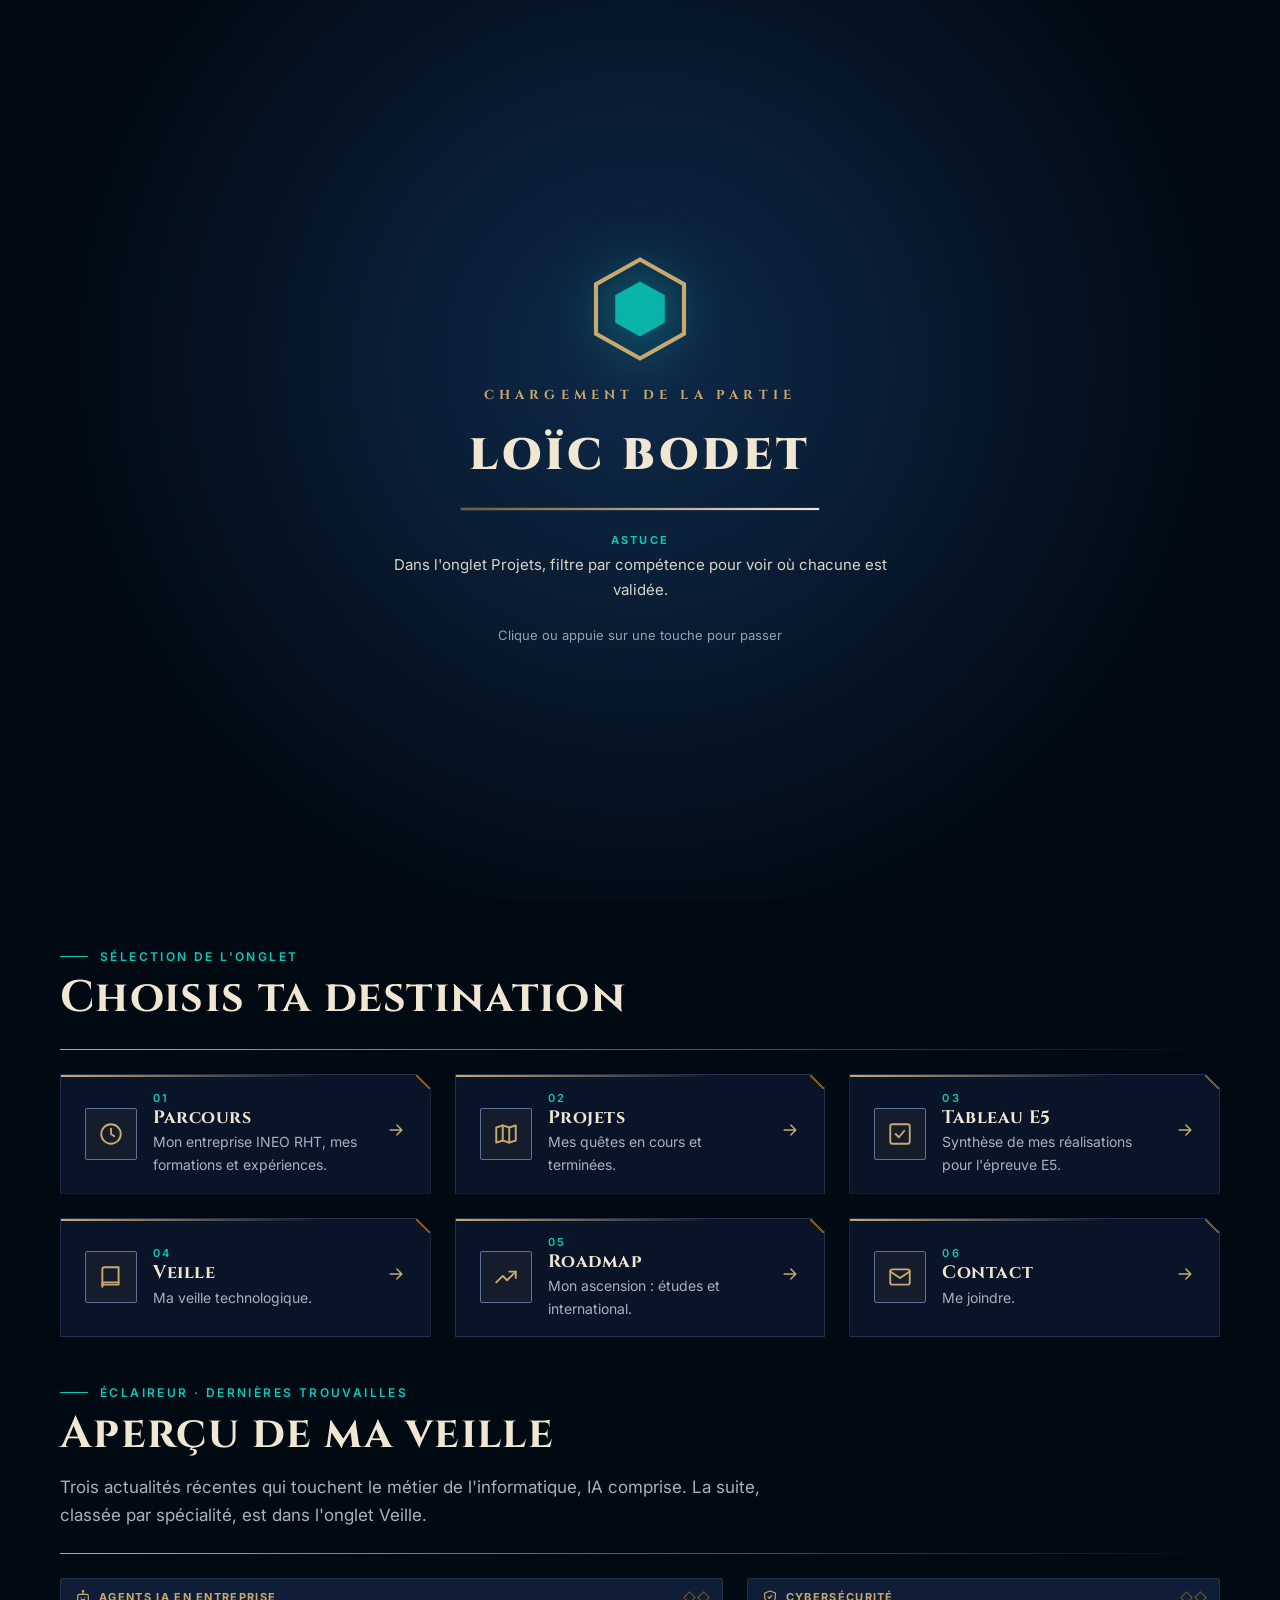
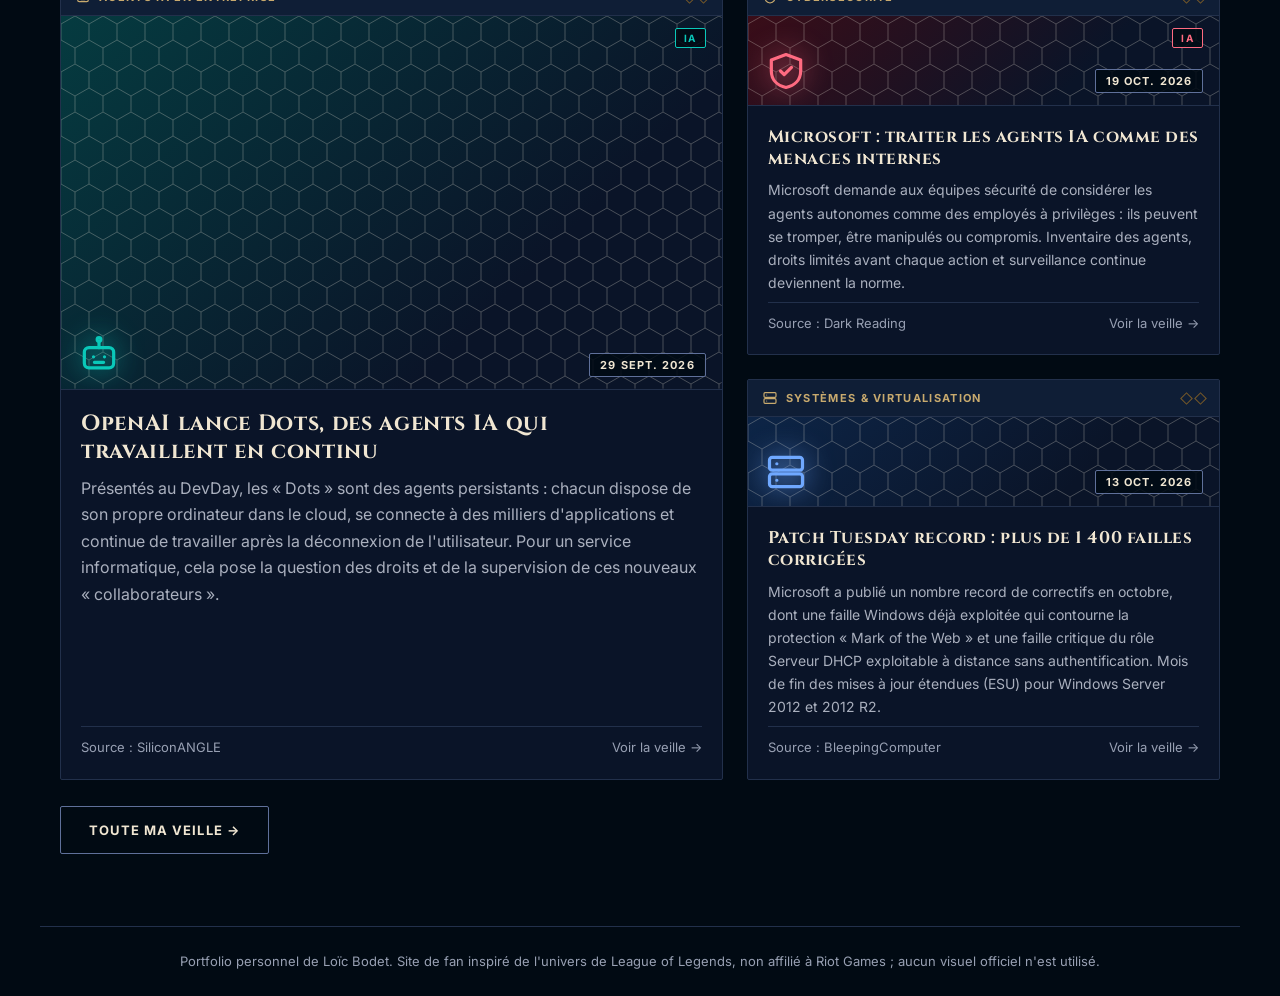
==== commit b1c05cb8: "Refonte du design : charte DESIGN.md, nouvelle typographie, icônes SVG Co-Authored-By: Claude Sonnet" ====
--- a/index.html
+++ b/index.html
@@ -19,68 +19,92 @@
 <meta name="twitter:card" content="summary_large_image">
 <link rel="preconnect" href="https://fonts.googleapis.com">
 <link rel="preconnect" href="https://fonts.gstatic.com" crossorigin>
-<link href="https://fonts.googleapis.com/css2?family=Cinzel:wght@500;700;900&family=Inter:wght@400;500;600&display=swap" rel="stylesheet">
+<link href="https://fonts.googleapis.com/css2?family=Cinzel:wght@500;700;900&family=Inter:wght@400;500;600;700&display=swap" rel="stylesheet">
 <style>
+/* Charte : voir DESIGN.md */
 :root{
-  --bg:#010a13; --bg2:#091428; --panel:#0a1428; --panel2:#0f1e36;
-  --gold:#c8aa6e; --gold-hi:#f0e6d2; --gold-lo:#785a28; --line:#463714;
-  --cyan:#0ac8b9; --blue:#0397ab; --text:#cdbe91; --muted:#8a8f9e; --red:#e84057;
-  --serif:'Cinzel','Trajan Pro',Georgia,serif; --sans:'Inter',system-ui,-apple-system,Segoe UI,sans-serif;
+  --bg:#010a13; --panel:#0a1428; --panel2:#0f1e36;
+  --gold:#c8aa6e; --gold-hi:#f0e6d2; --gold-lo:#785a28;
+  --cyan:#0ac8b9; --blue:#0397ab; --red:#e84057;
+  --text:#d8d4c8; --text-dim:#aab0be; --muted:#98a0b3;
+  --border:#22304b; --border-strong:#5f709a; --line:#22304b;
+  --s1:4px; --s2:8px; --s3:12px; --s4:16px; --s5:24px; --s6:32px; --s7:48px; --s8:72px;
+  --r1:2px; --r2:6px; --cut:14px; --header-h:64px;
+  --serif:'Cinzel','Trajan Pro',Georgia,serif; --sans:'Inter',system-ui,-apple-system,'Segoe UI',sans-serif;
 }
 *{box-sizing:border-box;margin:0;padding:0}
 html{scroll-behavior:smooth}
-body{background:var(--bg);color:var(--text);font:16px/1.6 var(--sans);min-height:100vh;
-  background-image:radial-gradient(ellipse at 50% -10%,#10305a55,transparent 60%),radial-gradient(ellipse at 90% 100%,#0ac8b90f,transparent 50%);
-  background-attachment:fixed}
-a{color:var(--cyan)}
+body{background:var(--bg);color:var(--text);font:16px/1.65 var(--sans);min-height:100vh;
+  background-image:radial-gradient(ellipse at 50% -10%,#10305a55,transparent 60%),radial-gradient(ellipse at 90% 100%,#0ac8b90f,transparent 50%)}
+@media(min-width:901px){body{background-attachment:fixed}}
+a{color:var(--cyan);text-underline-offset:3px}
 a:hover{color:var(--gold-hi)}
 :focus-visible{outline:2px solid var(--cyan);outline-offset:3px}
-h1,h2,h3,h4{font-family:var(--serif);color:var(--gold-hi);letter-spacing:.04em;line-height:1.2}
+h1,h2,h3,h4{font-family:var(--serif);color:var(--gold-hi);letter-spacing:.03em;line-height:1.2;font-weight:700}
+.i{fill:none;stroke:currentColor;stroke-width:1.75;stroke-linecap:round;stroke-linejoin:round;flex:none}
 
 /* ---------- Barre de navigation ---------- */
-header{position:sticky;top:0;z-index:20;background:linear-gradient(#010a13f2,#010a13dd);backdrop-filter:blur(8px);border-bottom:1px solid var(--line)}
-.bar{max-width:1280px;margin:auto;display:flex;align-items:center;gap:24px;padding:0 20px;height:68px}
+header{position:sticky;top:0;z-index:20;background:#010a13eb;backdrop-filter:blur(10px);border-bottom:1px solid var(--border)}
+.bar{max-width:1200px;margin:auto;display:flex;align-items:stretch;gap:var(--s5);padding:0 20px;height:var(--header-h)}
 .brand{display:flex;align-items:center;gap:12px;font-family:var(--serif);font-weight:900;letter-spacing:.14em;color:var(--gold-hi);text-decoration:none;white-space:nowrap}
 .brand svg{width:30px;height:30px;flex:none}
-.brand small{display:block;font:500 10px var(--sans);letter-spacing:.2em;color:var(--gold);margin-top:-2px}
-nav{display:flex;gap:2px;overflow-x:auto;scrollbar-width:none;flex:1;justify-content:flex-end}
+.brand small{display:block;font:500 11px var(--sans);letter-spacing:.16em;color:var(--gold);margin-top:-2px}
+nav{display:flex;gap:2px;overflow-x:auto;scrollbar-width:none;flex:1;justify-content:flex-end;align-items:stretch}
 nav::-webkit-scrollbar{display:none}
-nav button{background:none;border:0;color:var(--text);font:600 12px var(--serif);letter-spacing:.14em;text-transform:uppercase;padding:26px 14px 22px;cursor:pointer;position:relative;white-space:nowrap}
-nav button::after{content:"";position:absolute;left:14px;right:14px;bottom:14px;height:2px;background:var(--gold);transform:scaleX(0);transition:transform .25s}
+nav button{background:none;border:0;color:var(--text-dim);font:600 13px var(--sans);letter-spacing:.06em;text-transform:uppercase;padding:0 14px;cursor:pointer;position:relative;white-space:nowrap;transition:color .2s}
+nav button::after{content:"";position:absolute;left:14px;right:14px;bottom:0;height:2px;background:var(--gold);transform:scaleX(0);transition:transform .25s}
 nav button:hover,nav button[aria-current=page]{color:var(--gold-hi)}
 nav button:hover::after,nav button[aria-current=page]::after{transform:scaleX(1)}
-@media(max-width:900px){.bar{height:auto;flex-direction:column;align-items:stretch;gap:0;padding:8px 12px 0}nav{justify-content:flex-start}nav button{padding:14px 12px 12px}nav button::after{bottom:6px}}
-
-/* ---------- Boutons hextech ---------- */
-.btn{display:inline-flex;align-items:center;gap:10px;font:700 13px var(--serif);letter-spacing:.16em;text-transform:uppercase;text-decoration:none;cursor:pointer;
-  color:var(--bg);background:linear-gradient(#f0e6d2,#c8aa6e 60%,#a88a4a);border:0;padding:15px 30px;
-  clip-path:polygon(14px 0,100% 0,calc(100% - 14px) 100%,0 100%);transition:filter .2s,transform .2s}
-.btn:hover{filter:brightness(1.12);transform:translateY(-1px);color:var(--bg)}
-.btn.ghost{background:none;color:var(--gold-hi);box-shadow:inset 0 0 0 1px var(--gold-lo);clip-path:none;border:1px solid var(--gold-lo)}
-.btn.ghost:hover{border-color:var(--gold);color:var(--gold-hi)}
+nav button:focus-visible{outline-offset:-3px}
+@media(max-width:900px){
+  .bar{height:auto;flex-direction:column;align-items:stretch;gap:0;padding:var(--s2) 16px 0}
+  .brand{padding:var(--s1) 0}
+  nav{justify-content:flex-start;padding-right:36px;-webkit-mask-image:linear-gradient(90deg,#000 88%,transparent);mask-image:linear-gradient(90deg,#000 88%,transparent)}
+  nav button{padding:14px 12px 12px}
+  nav button::after{left:12px;right:12px}
+}
+
+/* ---------- Boutons ---------- */
+.btn{display:inline-flex;align-items:center;justify-content:center;gap:10px;min-height:48px;font:700 13px var(--sans);letter-spacing:.08em;text-transform:uppercase;text-decoration:none;cursor:pointer;
+  color:var(--bg);background:var(--gold);border:0;padding:0 28px;
+  clip-path:polygon(0 0,100% 0,100% calc(100% - var(--cut)),calc(100% - var(--cut)) 100%,0 100%);transition:background .2s,transform .2s}
+.btn:hover{background:var(--gold-hi);transform:translateY(-1px);color:var(--bg)}
+.btn:active{transform:none}
+.btn svg{width:18px;height:18px}
+/* Le clip-path rogne un contour extérieur : le focus du bouton plein est dessiné à l'intérieur */
+.btn:focus-visible{outline:none;box-shadow:inset 0 0 0 2px var(--bg),inset 0 0 0 4px var(--cyan)}
+.btn.ghost{background:none;color:var(--gold-hi);border:1px solid var(--border-strong);border-radius:var(--r1);clip-path:none}
+.btn.ghost:hover{border-color:var(--gold);color:var(--gold-hi);background:#c8aa6e14;transform:none}
+.btn.ghost:focus-visible{outline:2px solid var(--cyan);outline-offset:3px;box-shadow:none}
 
 /* ---------- Pages ---------- */
-main{max-width:1280px;margin:auto;padding:0 20px 80px}
+main{max-width:1200px;margin:auto;padding:0 20px var(--s8)}
 .page{display:none;animation:fade .5s ease}
 .page.on{display:block}
 @keyframes fade{from{opacity:0;transform:translateY(10px)}to{opacity:1;transform:none}}
-.eyebrow{font:600 12px var(--sans);letter-spacing:.3em;text-transform:uppercase;color:var(--cyan)}
-.title{font-size:clamp(28px,4vw,46px);margin:6px 0 10px}
-.lead{max-width:720px;color:var(--text);opacity:.9}
-.head{padding:56px 0 30px;position:relative}
-.head::after{content:"";display:block;height:1px;margin-top:26px;background:linear-gradient(90deg,var(--gold),transparent)}
-
-/* ---------- Hero ---------- */
-.hero{position:relative;min-height:calc(100vh - 68px);display:flex;align-items:center;margin:0 -20px;padding:0 20px;overflow:hidden}
+.eyebrow{display:flex;align-items:center;gap:12px;font:600 12px var(--sans);letter-spacing:.2em;text-transform:uppercase;color:var(--cyan)}
+.eyebrow::before{content:"";width:28px;height:1px;background:currentColor;flex:none}
+.title{font-size:clamp(28px,4vw,44px);margin:var(--s2) 0 var(--s3)}
+.lead{max-width:720px;color:var(--text-dim);font-size:17px}
+.head{padding:var(--s7) 0 var(--s5);position:relative}
+.head::after{content:"";display:block;height:1px;margin-top:var(--s5);background:linear-gradient(90deg,var(--gold),transparent)}
+
+/* ---------- Héros ---------- */
+.hero{position:relative;min-height:calc(100vh - var(--header-h));min-height:calc(100svh - var(--header-h));display:flex;align-items:center;margin:0 -20px;padding:var(--s7) 20px;overflow:hidden}
 .hero canvas{position:absolute;inset:0;width:100%;height:100%}
 .hero::before{content:"";position:absolute;inset:0;background:radial-gradient(circle at 70% 45%,#0397ab33,transparent 45%),linear-gradient(90deg,#010a13 15%,transparent 70%)}
-.hero-in{position:relative;max-width:1280px;margin:auto;width:100%;display:grid;grid-template-columns:1.2fr .8fr;gap:40px;align-items:center}
-.hero h1{font-size:clamp(40px,7vw,92px);font-weight:900;letter-spacing:.06em;text-shadow:0 0 40px #c8aa6e44}
-.hero h1 span{display:block;font-size:.34em;letter-spacing:.32em;color:var(--gold);font-weight:500;margin-bottom:12px}
-.hero p{margin:20px 0 34px;max-width:560px;font-size:18px}
-.hero p.pitch{font-size:clamp(18px,2vw,22px);line-height:1.5;margin-bottom:10px;color:var(--gold-hi)}
+.hero-in{position:relative;max-width:1200px;margin:auto;width:100%;display:grid;grid-template-columns:1.2fr .8fr;gap:var(--s7);align-items:center}
+.hero h1{font-size:clamp(40px,7vw,88px);font-weight:900;letter-spacing:.05em;line-height:1.05;margin-top:var(--s3);text-shadow:0 0 40px #c8aa6e33}
+.hero h1 span{display:block;font-size:.3em;letter-spacing:.3em;color:var(--gold);font-weight:500;margin-bottom:var(--s3)}
+.hero p{margin:20px 0 var(--s6);max-width:560px;font-size:18px}
+.hero p.pitch{font-size:clamp(18px,2vw,22px);line-height:1.5;margin-bottom:var(--s3);color:var(--gold-hi)}
 .hero p.pitch b{color:var(--cyan);font-weight:600}
 .hero p.sub-pitch{margin-top:0;font-size:14px;letter-spacing:.06em;color:var(--muted)}
+.cta{display:flex;gap:var(--s4);flex-wrap:wrap}
+.emblem{justify-self:center;width:min(340px,70vw);filter:drop-shadow(0 0 30px #0ac8b966);animation:float 6s ease-in-out infinite}
+@keyframes float{50%{transform:translateY(-14px)}}
+@media(max-width:900px){.hero-in{grid-template-columns:1fr}.emblem{display:none}.hero{padding:var(--s6) 16px}main{padding-left:16px;padding-right:16px}.hero{margin:0 -16px}}
+
 /* ---------- Écran de chargement ---------- */
 #loader{position:fixed;inset:0;z-index:100;display:flex;flex-direction:column;align-items:center;justify-content:center;gap:22px;padding:20px;text-align:center;
   background:radial-gradient(circle at 50% 40%,#0f2a4a,#010a13 70%);transition:opacity .6s,visibility .6s;cursor:pointer}
@@ -90,35 +114,48 @@
 @keyframes spin{to{transform:rotate(360deg)}}
 #loader .l-title{font:700 13px var(--serif);letter-spacing:.4em;color:var(--gold)}
 #loader .l-name{font:900 clamp(28px,5vw,44px) var(--serif);letter-spacing:.1em;color:var(--gold-hi)}
-#loader .l-bar{width:min(360px,80vw);height:4px;background:#1e2328;border:1px solid var(--line)}
+#loader .l-bar{width:min(360px,80vw);height:4px;background:#1e2328;border:1px solid var(--border)}
 #loader .l-bar i{display:block;height:100%;width:0;background:linear-gradient(90deg,var(--gold-lo),var(--gold-hi));animation:load 2s ease forwards}
 @keyframes load{to{width:100%}}
 #loader .l-tip{max-width:520px;font-size:15px;color:var(--text)}
 #loader .l-tip b{color:var(--cyan);font:700 11px var(--sans);letter-spacing:.2em;display:block;margin-bottom:6px}
-#loader .l-skip{font-size:12px;color:var(--muted)}
-.cta{display:flex;gap:16px;flex-wrap:wrap}
-.emblem{justify-self:center;width:min(340px,70vw);filter:drop-shadow(0 0 30px #0ac8b966);animation:float 6s ease-in-out infinite}
-@keyframes float{50%{transform:translateY(-14px)}}
-@media(max-width:900px){.hero-in{grid-template-columns:1fr}.emblem{display:none}}
+#loader .l-skip{font-size:13px;color:var(--muted)}
 
 /* ---------- Cartes ---------- */
-.grid{display:grid;gap:22px}
-.g2{grid-template-columns:repeat(auto-fit,minmax(300px,1fr))}
-.g3{grid-template-columns:repeat(auto-fit,minmax(250px,1fr))}
-.card{position:relative;background:linear-gradient(160deg,var(--panel2),var(--panel));border:1px solid var(--line);padding:26px;
-  clip-path:polygon(0 0,calc(100% - 18px) 0,100% 18px,100% 100%,18px 100%,0 calc(100% - 18px))}
-.card::before{content:"";position:absolute;left:0;top:0;width:100%;height:2px;background:linear-gradient(90deg,var(--gold),transparent)}
-.card h3{font-size:19px;margin-bottom:8px}
+.grid{display:grid;gap:var(--s5)}
+.g2{grid-template-columns:repeat(auto-fit,minmax(min(100%,320px),1fr))}
+.g3{grid-template-columns:repeat(auto-fit,minmax(min(100%,260px),1fr))}
+.card{position:relative;background:var(--panel);border:1px solid var(--border);padding:var(--s5);
+  clip-path:polygon(0 0,calc(100% - var(--cut)) 0,100% var(--cut),100% 100%,0 100%)}
+.card::before{content:"";position:absolute;left:0;top:0;width:100%;height:2px;background:linear-gradient(90deg,var(--gold),transparent 70%)}
+/* filet doré sur le coin coupé */
+.card::after{content:"";position:absolute;top:0;right:0;width:var(--cut);height:var(--cut);pointer-events:none;
+  background:linear-gradient(225deg,transparent calc(50% - .75px),var(--gold-lo) calc(50% - .75px),var(--gold-lo) calc(50% + .75px),transparent calc(50% + .75px))}
+.card h3{font-size:19px;margin-bottom:var(--s2)}
 .card p+p,.card p+ul{margin-top:10px}
 .card ul{padding-left:18px}
-.card.link{cursor:pointer;transition:transform .2s,border-color .2s}
-.card.link:hover,.card.link:focus-visible{transform:translateY(-4px);border-color:var(--gold)}
-.tag{display:inline-flex;align-items:center;gap:6px;font:600 11px var(--sans);letter-spacing:.12em;text-transform:uppercase;padding:3px 10px;border:1px solid var(--gold-lo);color:var(--gold)}
-.tag.win{border-color:var(--cyan);color:var(--cyan)}
-.tag.now{border-color:var(--gold-hi);color:var(--gold-hi)}
-.tag.todo{border-style:dashed;color:var(--muted);border-color:var(--muted)}
-.chips{display:flex;flex-wrap:wrap;gap:10px;margin-top:12px}
-.chip{padding:6px 14px;border:1px solid var(--gold-lo);background:#c8aa6e12;color:var(--gold-hi);font-size:14px}
+.card.link{cursor:pointer;transition:transform .2s,border-color .2s,background .2s}
+.card.link:hover{transform:translateY(-2px);border-color:var(--gold);background:var(--panel2)}
+/* le clip-path rogne le contour extérieur : le focus est dessiné à l'intérieur */
+.card.link:focus-visible{outline:none;transform:translateY(-2px);border-color:var(--cyan);background:var(--panel2);box-shadow:inset 0 0 0 2px var(--cyan)}
+
+/* Raccourcis de l'accueil : lignes d'index, pas de cartes jumelles */
+.shortcuts{grid-template-columns:repeat(auto-fit,minmax(min(100%,340px),1fr))}
+.shortcut{display:grid;grid-template-columns:auto 1fr auto;gap:var(--s4);align-items:center;padding:var(--s4) var(--s5)}
+.shortcut .sc-ico{width:52px;height:52px;display:grid;place-items:center;color:var(--gold);border:1px solid var(--border-strong);border-radius:var(--r1);background:#c8aa6e0f;transition:border-color .2s,color .2s}
+.shortcut .sc-n{display:block;font:600 11px var(--sans);letter-spacing:.2em;color:var(--cyan);margin-bottom:2px}
+.shortcut h3{margin:0;font-size:18px}
+.shortcut p{font-size:14px;color:var(--text-dim);margin-top:2px}
+.shortcut .sc-arrow{color:var(--gold);transition:transform .2s}
+.shortcut:hover .sc-arrow,.shortcut:focus-visible .sc-arrow{transform:translateX(4px)}
+.shortcut:hover .sc-ico,.shortcut:focus-visible .sc-ico{border-color:var(--gold);color:var(--gold-hi)}
+
+.tag{display:inline-flex;align-items:center;gap:6px;font:700 11px var(--sans);letter-spacing:.08em;text-transform:uppercase;padding:3px 10px;border:1px solid var(--gold-lo);border-radius:var(--r1);color:var(--gold);background:#c8aa6e10}
+.tag.win{border-color:var(--cyan);color:var(--cyan);background:#0ac8b912}
+.tag.now{border-color:var(--gold-hi);color:var(--gold-hi);background:#f0e6d210}
+.tag.todo{border-style:dashed;color:var(--muted);border-color:var(--muted);background:none}
+.chips{display:flex;flex-wrap:wrap;gap:10px;margin-top:var(--s3)}
+.chip{padding:6px 14px;border:1px solid var(--border-strong);border-radius:var(--r1);background:#c8aa6e0f;color:var(--gold-hi);font-size:14px}
 
 /* ---------- Apparition au défilement ---------- */
 .reveal{opacity:0;transform:translateY(34px);transition:opacity .8s cubic-bezier(.2,.7,.2,1),transform .8s cubic-bezier(.2,.7,.2,1);transition-delay:var(--d,0s)}
@@ -126,21 +163,21 @@
 .reveal.from-l{transform:translateX(-40px)}
 .reveal.from-l.seen{transform:none}
 
-/* ---------- Historique ---------- */
-.subhead{font-size:20px;margin:34px 0 16px;display:flex;align-items:center;gap:12px}
-.subhead::after{content:"";flex:1;height:1px;background:var(--line)}
-.guild{margin-bottom:10px}
-.guild-top{display:flex;flex-wrap:wrap;align-items:center;justify-content:space-between;gap:12px}
+/* ---------- Parcours ---------- */
+.subhead{font-size:20px;margin:var(--s7) 0 var(--s4);display:flex;align-items:center;gap:var(--s3)}
+.subhead::after{content:"";flex:1;height:1px;background:var(--border)}
+.guild{margin-bottom:var(--s2)}
+.guild-top{display:flex;flex-wrap:wrap;align-items:center;justify-content:space-between;gap:var(--s3)}
 .guild h3{font-size:26px;margin:0}
-.match{display:grid;grid-template-columns:170px 1fr;margin-bottom:14px;background:var(--panel);border:1px solid var(--line);border-left:4px solid var(--gold)}
+.match{display:grid;grid-template-columns:180px 1fr;margin-bottom:var(--s3);background:var(--panel);border:1px solid var(--border);border-left:4px solid var(--gold)}
 .match.win{border-left-color:var(--cyan)}
-.match .side{padding:20px;border-right:1px solid var(--line);display:flex;flex-direction:column;gap:10px;align-items:flex-start;background:#010a1366}
+.match .side{padding:var(--s5);border-right:1px solid var(--border);display:flex;flex-direction:column;gap:10px;align-items:flex-start;background:#010a1380}
 .match .side time{font:700 16px var(--serif);color:var(--gold-hi);letter-spacing:.04em}
-.match .body{padding:20px 24px}
-.match h3{font-size:18px;margin-bottom:4px}
+.match .body{padding:var(--s5)}
+.match h3{font-size:18px;margin-bottom:var(--s1)}
 .match .org{font-size:14px;color:var(--cyan);font-weight:600}
-.match .desc{font-size:15px;margin-top:6px;opacity:.9}
-@media(max-width:600px){.match{grid-template-columns:1fr}.match .side{flex-direction:row;justify-content:space-between;align-items:center;border-right:0;border-bottom:1px solid var(--line);padding:14px 20px}}
+.match .desc{font-size:15px;margin-top:6px;color:var(--text-dim)}
+@media(max-width:600px){.match{grid-template-columns:1fr}.match .side{flex-direction:row;justify-content:space-between;align-items:center;border-right:0;border-bottom:1px solid var(--border);padding:14px 20px}}
 
 /* ---------- Maquette téléphone (Carnet Fonte) ---------- */
 .phones{display:flex;gap:22px;justify-content:center;flex-wrap:wrap;margin:18px 0 6px}
@@ -181,132 +218,143 @@
 .quest-media.img img{width:100%;height:100%;object-fit:cover;object-position:left top}
 .quest-media.diag{align-items:center;padding:10px}
 .quest-media.diag svg{width:100%;height:auto}
+
 #quests .grid{align-items:start}
 .qgroup[hidden],#quests [data-p][hidden]{display:none}
-#qfilters button b{color:var(--cyan);margin-right:4px}
+#qfilters button b{color:var(--cyan);margin-right:2px}
 #qfilters button[aria-pressed=true] b{color:var(--bg)}
-.cmr{display:grid;grid-template-columns:repeat(3,1fr);gap:12px;margin:18px 0 6px}
-.cmr div{position:relative;background:var(--panel2);border:1px solid var(--line);border-top:2px solid var(--gold);padding:14px 14px 12px}
+.cmr{display:grid;grid-template-columns:repeat(3,1fr);gap:var(--s3);margin:var(--s5) 0 var(--s2)}
+.cmr div{position:relative;background:var(--panel2);border:1px solid var(--border);border-top:2px solid var(--gold);padding:14px 14px 12px}
 .cmr div:last-child{border-top-color:var(--cyan)}
 .cmr .step{position:absolute;top:10px;right:12px;font-size:14px;color:var(--gold)}
 .cmr b{font:700 13px var(--serif);letter-spacing:.06em;color:var(--gold-hi)}
 .cmr p{font-size:14px;margin-top:6px}
 @media(max-width:700px){.cmr{grid-template-columns:1fr}}
-.shot svg{width:100%;height:auto;display:block;background:#010a13;border:1px solid var(--gold-lo)}
-.skill-card .vcat-head{margin-bottom:12px}
-.skill-card .vcat-head h3{font-size:18px}
+.shot svg{width:100%;height:auto;display:block;background:var(--bg);border:1px solid var(--gold-lo)}
+.skill-card .vcat-head{margin-bottom:var(--s3)}
+.skill-card .vcat-head h3{font-size:18px;margin:0}
 .skill-list{list-style:none;padding:0!important}
-.skill-list li{display:flex;flex-wrap:wrap;align-items:center;justify-content:space-between;gap:6px 12px;padding:9px 0;border-top:1px solid var(--line)}
+.skill-list li{display:flex;flex-wrap:wrap;align-items:center;justify-content:space-between;gap:6px 12px;padding:10px 0;border-top:1px solid var(--border)}
 .skill-list .sk{font-weight:600;color:var(--gold-hi)}
 .skill-list .sk-proj{display:flex;flex-wrap:wrap;gap:6px}
 .skill-list .e5-link{margin:0}
 .skill-list .sk-note{font-size:13px;color:var(--muted);font-style:italic}
-.quest-top{display:flex;flex-wrap:wrap;align-items:center;justify-content:space-between;gap:8px;margin:6px 0}
+.quest-top{display:flex;flex-wrap:wrap;align-items:center;justify-content:space-between;gap:var(--s2);margin:6px 0}
 .quest-top small{color:var(--muted);font-size:13px}
 .e5chips{display:flex;gap:6px;margin-top:14px;flex-wrap:wrap}
-.e5chips span{font:700 11px var(--sans);letter-spacing:.08em;padding:3px 9px;border:1px solid var(--cyan);color:var(--cyan);background:#0ac8b912}
-.shot{margin:16px 0}
+.e5chips span{font:700 11px var(--sans);letter-spacing:.08em;padding:3px 9px;border:1px solid var(--cyan);border-radius:var(--r1);color:var(--cyan);background:#0ac8b912}
+.shot{margin:var(--s4) 0}
 .shot img{width:100%;border:1px solid var(--gold-lo);display:block}
-.shot figcaption{font-size:12px;color:var(--muted);margin-top:6px;text-align:center}
+.shot figcaption{font-size:13px;color:var(--muted);margin-top:6px;text-align:center}
 svg.agdlp{width:100%;height:auto;margin:6px 0 10px;display:block}
 
 /* ---------- Veille ---------- */
-.win-visual{position:relative;height:120px;overflow:hidden;border-bottom:1px solid var(--gold-lo);display:flex;align-items:flex-end;justify-content:space-between;padding:12px 16px}
-.win-visual svg.pat{position:absolute;inset:0;width:100%;height:100%;opacity:.35}
-.win-visual .big{position:relative;font-size:40px;filter:drop-shadow(0 0 14px currentColor);line-height:1}
-.win-visual .date{position:relative;font:700 11px var(--sans);letter-spacing:.12em;text-transform:uppercase;padding:4px 10px;background:#010a13cc;border:1px solid var(--gold-lo);color:var(--gold-hi)}
-.win-visual .new{position:absolute;top:12px;left:16px;font:700 10px var(--sans);letter-spacing:.16em;padding:3px 8px;background:var(--cyan);color:#010a13}
-.win-visual .ia{position:absolute;top:12px;right:16px;font:700 10px var(--sans);letter-spacing:.16em;padding:3px 8px;border:1px solid currentColor;background:#010a13cc}
+.win-visual{position:relative;height:120px;overflow:hidden;border-bottom:1px solid var(--border);display:flex;align-items:flex-end;justify-content:space-between;padding:12px 16px}
+.win-visual svg.pat{position:absolute;inset:0;width:100%;height:100%;opacity:.3}
+.win-visual .big{position:relative;line-height:0;filter:drop-shadow(0 0 14px currentColor)}
+.win-visual .big svg{width:44px;height:44px}
+.win-visual .date{position:relative;font:700 11px var(--sans);letter-spacing:.1em;text-transform:uppercase;padding:4px 10px;background:#010a13d9;border:1px solid var(--border-strong);border-radius:var(--r1);color:var(--gold-hi)}
+.win-visual .new{position:absolute;top:12px;left:16px;font:700 10px var(--sans);letter-spacing:.14em;padding:3px 8px;border-radius:var(--r1);background:var(--cyan);color:#010a13}
+.win-visual .ia{position:absolute;top:12px;right:16px;font:700 10px var(--sans);letter-spacing:.14em;padding:3px 8px;border:1px solid currentColor;border-radius:var(--r1);background:#010a13d9}
 .v-systeme{background:linear-gradient(135deg,#0d2547,#0a1428 70%);color:#6fa8ff}
 .v-cloud{background:linear-gradient(135deg,#2a1747,#0a1428 70%);color:#b48cff}
 .v-cyber{background:linear-gradient(135deg,#3a0d18,#0a1428 70%);color:#ff6b81}
 .v-agents{background:linear-gradient(135deg,#053b40,#0a1428 70%);color:#0ac8b9}
 .v-regl{background:linear-gradient(135deg,#3d2c0a,#0a1428 70%);color:#f0c870}
 .win-foot a{color:var(--cyan);text-decoration:none;font-weight:600}
-.win-foot a:hover{color:var(--gold-hi)}
-.preview-grid{display:grid;gap:22px;grid-template-columns:1.4fr 1fr;grid-template-rows:auto auto}
+.win-foot a:hover,.win-foot a:focus-visible{color:var(--gold-hi);text-decoration:underline}
+.preview-grid{display:grid;gap:var(--s5);grid-template-columns:1.4fr 1fr;grid-template-rows:auto auto}
 .preview-grid .win-card:first-child{grid-row:span 2}
 .preview-grid .win-card:first-child .win-visual{height:100%;min-height:200px;flex:1}
 .preview-grid .win-card:first-child .win-body h3{font-size:22px}
+.preview-grid .win-card:first-child .win-body p{font-size:16px}
 .preview-grid .win-card:not(:first-child) .win-visual{height:90px}
 @media(max-width:800px){.preview-grid{grid-template-columns:1fr}.preview-grid .win-card:first-child{grid-row:auto}.preview-grid .win-card:first-child .win-visual{min-height:140px}}
-.win-card{display:flex;flex-direction:column;background:var(--panel);border:1px solid var(--gold-lo);text-decoration:none;color:var(--text);transition:transform .25s,border-color .25s,box-shadow .25s;cursor:pointer}
-.win-card:hover,.win-card:focus-visible{transform:translateY(-4px);border-color:var(--gold);box-shadow:0 10px 30px #0ac8b922;color:var(--text)}
-.win-bar{display:flex;align-items:center;gap:8px;padding:9px 14px;background:linear-gradient(90deg,#1e2328,#0f1e36);border-bottom:1px solid var(--gold-lo);font:700 11px var(--serif);letter-spacing:.18em;text-transform:uppercase;color:var(--gold)}
+.win-card{display:flex;flex-direction:column;background:var(--panel);border:1px solid var(--border);border-radius:var(--r1);text-decoration:none;color:var(--text);transition:transform .25s,border-color .25s,box-shadow .25s;cursor:pointer}
+.win-card:hover,.win-card:focus-visible{transform:translateY(-3px);border-color:var(--gold);box-shadow:0 12px 32px #0ac8b91f;color:var(--text)}
+.win-bar{display:flex;align-items:center;gap:var(--s2);padding:10px 14px;background:var(--panel2);border-bottom:1px solid var(--border);font:700 11px var(--sans);letter-spacing:.12em;text-transform:uppercase;color:var(--gold)}
+.win-bar svg{width:16px;height:16px}
 .win-bar .dots{margin-left:auto;display:flex;gap:5px}
 .win-bar .dots i{width:9px;height:9px;transform:rotate(45deg);border:1px solid var(--gold-lo)}
-.win-body{padding:20px;flex:1;display:flex;flex-direction:column;gap:8px}
-.win-body h3{font-size:17px}
-.win-body p{font-size:14px;opacity:.9}
-.win-foot{display:flex;justify-content:space-between;gap:10px;font-size:12px;color:var(--muted);margin-top:auto;padding-top:10px;border-top:1px solid var(--line)}
-.filters{display:flex;flex-wrap:wrap;gap:8px;margin-bottom:26px}
-.filters button{font:600 12px var(--sans);letter-spacing:.1em;text-transform:uppercase;padding:9px 16px;background:var(--panel);color:var(--text);border:1px solid var(--line);cursor:pointer}
-.filters button:hover{border-color:var(--gold)}
-.filters button[aria-pressed=true]{background:linear-gradient(#f0e6d2,#c8aa6e);color:var(--bg);border-color:var(--gold)}
-.vcat{margin-bottom:40px}
-.vcat-head{display:flex;align-items:center;gap:14px;margin-bottom:16px}
-.vcat-head .ico{width:46px;height:46px;flex:none;display:grid;place-items:center;font-size:20px;background:linear-gradient(135deg,var(--gold-lo),var(--gold));clip-path:polygon(50% 0,100% 25%,100% 75%,50% 100%,0 75%,0 25%)}
+.win-body{padding:20px;flex:1;display:flex;flex-direction:column;gap:var(--s2)}
+.win-body h3{font-size:17px;line-height:1.3}
+.win-body p{font-size:14px;color:var(--text-dim)}
+.win-foot{display:flex;justify-content:space-between;gap:10px;font-size:13px;color:var(--muted);margin-top:auto;padding-top:10px;border-top:1px solid var(--border)}
+.filters{display:flex;flex-wrap:wrap;gap:var(--s2);margin-bottom:var(--s6)}
+.filters button{display:inline-flex;align-items:center;gap:var(--s2);font:600 12px var(--sans);letter-spacing:.06em;text-transform:uppercase;padding:9px 14px;min-height:40px;background:var(--panel);color:var(--text);border:1px solid var(--border-strong);border-radius:var(--r1);cursor:pointer;transition:border-color .2s,background .2s}
+.filters button svg{width:16px;height:16px}
+.filters button:hover{border-color:var(--gold);background:var(--panel2)}
+.filters button[aria-pressed=true]{background:var(--gold);color:var(--bg);border-color:var(--gold)}
+.vcat{margin-bottom:var(--s7)}
+.vcat-head{display:flex;align-items:center;gap:14px;margin-bottom:var(--s4)}
+.vcat-head .ico{width:48px;height:48px;flex:none;display:grid;place-items:center;color:var(--bg);background:linear-gradient(135deg,var(--gold-lo),var(--gold));clip-path:polygon(50% 0,100% 25%,100% 75%,50% 100%,0 75%,0 25%)}
+.vcat-head .ico svg{width:22px;height:22px}
 .vcat-head h3{font-size:22px}
 .vcat-head small{display:block;color:var(--muted);font-size:13px}
 .chain{display:flex;flex-wrap:wrap;align-items:center;gap:10px;margin:14px 0}
-.chain b{padding:8px 16px;border:1px solid var(--gold-lo);font-weight:600}
-.chain b.me{background:linear-gradient(#f0e6d2,#c8aa6e);color:var(--bg);border-color:var(--gold)}
-.chain i{color:var(--gold)}
-.stats{display:flex;gap:30px;flex-wrap:wrap;margin-top:16px}
+.chain b{padding:8px 16px;border:1px solid var(--border-strong);border-radius:var(--r1);font-weight:600}
+.chain b.me{background:var(--gold);color:var(--bg);border-color:var(--gold)}
+.chain i{color:var(--gold);font-style:normal}
+.stats{display:flex;gap:var(--s6);flex-wrap:wrap;margin-top:var(--s4)}
 .stats div strong{display:block;font:900 30px var(--serif);color:var(--gold-hi)}
-.stats div span{font-size:12px;letter-spacing:.14em;text-transform:uppercase;color:var(--muted)}
-
-/* ---------- Projets ---------- */
-dialog{margin:auto;max-width:min(860px,94vw);max-height:90vh;width:100%;background:var(--panel);color:var(--text);border:1px solid var(--gold);padding:0}
-dialog::backdrop{background:#010a13cc;backdrop-filter:blur(4px)}
-dialog .in{padding:34px;overflow:auto;max-height:90vh}
-dialog h2{font-size:26px;margin-bottom:6px}
-dialog h3{font-size:17px;margin:22px 0 8px;color:var(--gold)}
+.stats div span{font-size:12px;letter-spacing:.12em;text-transform:uppercase;color:var(--muted)}
+
+/* ---------- Fiches projet (boîte de dialogue) ---------- */
+dialog{margin:auto;max-width:min(860px,94vw);max-height:90vh;width:100%;background:var(--panel);color:var(--text);border:1px solid var(--gold);border-radius:var(--r2);padding:0;box-shadow:0 30px 80px #000c}
+dialog::backdrop{background:#010a13d9;backdrop-filter:blur(4px)}
+dialog .in{padding:var(--s6);overflow:auto;max-height:90vh}
+dialog h2{font-size:26px;margin-bottom:6px;padding-right:48px}
+dialog h3{font:700 13px var(--sans);letter-spacing:.12em;text-transform:uppercase;margin:var(--s5) 0 var(--s2);color:var(--gold)}
 dialog ul,dialog ol{padding-left:20px}
 dialog li{margin:5px 0}
-dialog code{background:#010a13;padding:1px 6px;color:var(--cyan)}
-dialog table{border-collapse:collapse;width:100%;font-size:14px;margin:8px 0}
-dialog td,dialog th{border:1px solid var(--line);padding:6px 10px;text-align:left}
-dialog th{color:var(--gold-hi)}
-.x{position:absolute;right:14px;top:12px;background:none;border:1px solid var(--gold-lo);color:var(--gold-hi);width:36px;height:36px;font-size:18px;cursor:pointer}
+dialog code{background:var(--bg);padding:1px 6px;color:var(--cyan);border-radius:var(--r1);font-size:.92em}
+dialog table{border-collapse:collapse;width:100%;font-size:14px;margin:var(--s2) 0}
+dialog td,dialog th{border:1px solid var(--border);padding:8px 12px;text-align:left}
+dialog th{background:var(--panel2);color:var(--gold-hi)}
+.x{position:absolute;z-index:2;right:14px;top:12px;background:var(--panel2);border:1px solid var(--border-strong);border-radius:var(--r1);color:var(--gold-hi);width:40px;height:40px;font-size:18px;cursor:pointer;transition:border-color .2s}
 .x:hover{border-color:var(--gold)}
 
 /* ---------- E5 ---------- */
-.scroll{overflow-x:auto;border:1px solid var(--line)}
+.scroll{overflow-x:auto;border:1px solid var(--border)}
 table.e5{border-collapse:collapse;width:100%;min-width:760px;font-size:14px;background:var(--panel)}
-.e5 th,.e5 td{border:1px solid var(--line);padding:10px 12px;vertical-align:top}
+.e5 th,.e5 td{border:1px solid var(--border);padding:12px;vertical-align:top}
 .e5 th{background:var(--panel2);color:var(--gold-hi);font:600 12px var(--sans);letter-spacing:.06em}
-.e5 td.k{text-align:center;width:46px;color:var(--line)}
-.e5 td.k.on{color:var(--cyan);font-weight:700;background:#0ac8b912}
-.e5 td.sep{background:#c8aa6e18;color:var(--gold);font:700 12px var(--serif);letter-spacing:.16em;text-transform:uppercase}
-.e5-link{display:inline-block;margin-top:6px;background:none;border:1px solid var(--gold-lo);color:var(--gold);font:600 11px var(--sans);letter-spacing:.08em;padding:3px 9px;cursor:pointer}
+.e5 td.k{text-align:center;width:46px;color:var(--border-strong)}
+.e5 td.k.on{color:var(--cyan);font-weight:700;background:#0ac8b91a}
+.e5 td.sep{background:#c8aa6e1a;color:var(--gold);font:700 12px var(--sans);letter-spacing:.14em;text-transform:uppercase}
+.e5 tbody tr:hover td:not(.sep):not(.on){background:#0f1e3699}
+.e5-link{display:inline-block;margin-top:6px;background:none;border:1px solid var(--border-strong);border-radius:var(--r1);color:var(--gold);font:600 12px var(--sans);letter-spacing:.04em;padding:4px 10px;cursor:pointer;transition:border-color .2s,color .2s}
 .e5-link:hover{border-color:var(--gold);color:var(--gold-hi)}
-.legend{display:grid;grid-template-columns:repeat(auto-fit,minmax(260px,1fr));gap:6px 24px;margin:18px 0;font-size:14px}
+.legend{display:grid;grid-template-columns:repeat(auto-fit,minmax(min(100%,260px),1fr));gap:6px 24px;margin:var(--s5) 0;font-size:14px;color:var(--text-dim)}
 .legend b{color:var(--cyan);margin-right:6px}
 
-/* ---------- Roadmap ---------- */
-.ladder{position:relative;display:grid;gap:0;margin:10px 0 40px}
+/* ---------- Feuille de route ---------- */
+.ladder{position:relative;display:grid;gap:0;margin:10px 0 var(--s7)}
 .rung{display:grid;grid-template-columns:84px 1fr;gap:22px;align-items:center;position:relative;padding:14px 0}
-.rung:not(:last-child)::after{content:"";position:absolute;left:41px;top:78px;bottom:-14px;width:2px;background:linear-gradient(var(--gold-lo),var(--line))}
+.rung:not(:last-child)::after{content:"";position:absolute;left:41px;top:78px;bottom:-14px;width:2px;background:linear-gradient(var(--gold-lo),var(--border))}
 .hex{width:84px;height:84px;display:grid;place-items:center;font:900 26px var(--serif);color:var(--bg);background:linear-gradient(135deg,var(--gold-lo),var(--gold));
   clip-path:polygon(50% 0,100% 25%,100% 75%,50% 100%,0 75%,0 25%)}
-.rung.now .hex{background:linear-gradient(135deg,var(--gold),var(--gold-hi));box-shadow:0 0 30px var(--gold)}
+.rung.now .hex{background:linear-gradient(135deg,var(--gold),var(--gold-hi))}
 .rung.todo .hex{background:#1e2a3d;color:var(--muted)}
-.rung h3{font-size:19px}
-.rung p{font-size:14px;opacity:.85;margin-top:2px}
-.flags div{padding:14px 18px;border:1px solid var(--line);background:var(--panel)}
+.rung h3{font-size:19px;margin-top:var(--s1)}
+.rung p{font-size:14px;color:var(--text-dim);margin-top:2px}
+.flags div{padding:14px 18px;border:1px solid var(--border);border-radius:var(--r1);background:var(--panel)}
 .flags b{display:block;font:700 15px var(--serif);color:var(--gold-hi)}
-.flags span{font-size:14px}
+.flags span{font-size:14px;color:var(--text-dim)}
 
 /* ---------- Contact ---------- */
-.contact{display:grid;grid-template-columns:repeat(auto-fit,minmax(260px,1fr));gap:22px}
-.contact a.card{text-decoration:none;color:var(--text)}
-.contact a.card:hover{border-color:var(--gold)}
-.contact .ico{font-size:30px;margin-bottom:8px}
-.contact b{display:block;font:700 18px var(--serif);color:var(--gold-hi)}
-
-.todo-box{border:1px dashed var(--gold-lo);padding:34px;text-align:center;color:var(--muted);background:#c8aa6e08}
-footer{border-top:1px solid var(--line);padding:26px 20px;text-align:center;font-size:12px;color:var(--muted);max-width:1280px;margin:auto}
+.contact{display:grid;grid-template-columns:repeat(auto-fit,minmax(min(100%,260px),1fr));gap:var(--s5)}
+.contact a.card{text-decoration:none;color:var(--text-dim);transition:border-color .2s,background .2s}
+.contact a.card:hover{border-color:var(--gold);background:var(--panel2);color:var(--text)}
+.contact a.card:focus-visible{outline:none;border-color:var(--cyan);box-shadow:inset 0 0 0 2px var(--cyan)}
+.contact .ico{width:48px;height:48px;display:grid;place-items:center;margin-bottom:var(--s3);color:var(--gold);border:1px solid var(--border-strong);border-radius:var(--r1);background:#c8aa6e0f}
+.contact .ico svg{width:24px;height:24px}
+.contact b{display:block;font:700 18px var(--serif);color:var(--gold-hi);margin-bottom:2px}
+.where{display:flex;align-items:center;gap:var(--s2);margin-top:var(--s5);color:var(--muted)}
+.where svg{width:18px;height:18px;color:var(--gold)}
+
+.todo-box{border:1px dashed var(--gold-lo);padding:var(--s6);text-align:center;color:var(--muted);background:#c8aa6e08}
+footer{border-top:1px solid var(--border);padding:var(--s5) 20px;text-align:center;font-size:13px;color:var(--muted);max-width:1200px;margin:auto}
 @media(prefers-reduced-motion:reduce){*{animation:none!important;transition:none!important;scroll-behavior:auto!important}}
 </style>
 </head>
@@ -335,7 +383,7 @@
         <p class="pitch">J'accompagne <b>160 collaborateurs</b>, j'administre un <b>NAS de 10 To</b> et je participe à la <b>refonte des droits de l'Active Directory</b> chez INEO RHT.</p>
         <p class="sub-pitch">Alternant Gestionnaire IT · BTS SIO option SISR · Nexa Digital School</p>
         <div class="cta">
-          <a class="btn" href="#projets" data-go="projets">▶ Voir mes projets</a>
+          <a class="btn" href="#projets" data-go="projets">Voir mes projets <span data-ic="arrow"></span></a>
           <a class="btn ghost" href="CV%20Bodet%20Loic.pdf" target="_blank" rel="noopener">Télécharger mon CV</a>
         </div>
       </div>
@@ -350,7 +398,7 @@
   </div>
 
   <div class="head"><div class="eyebrow">Sélection de l'onglet</div><h2 class="title">Choisis ta destination</h2></div>
-  <div class="grid g3" id="shortcuts"></div>
+  <div class="grid shortcuts" id="shortcuts"></div>
 
   <div class="head"><div class="eyebrow">Éclaireur · dernières trouvailles</div><h2 class="title">Aperçu de ma veille</h2>
     <p class="lead">Trois actualités récentes qui touchent le métier de l'informatique, IA comprise. La suite, classée par spécialité, est dans l'onglet Veille.</p></div>
@@ -434,12 +482,12 @@
   <div class="head"><div class="eyebrow">Salon de jeu</div><h2 class="title" id="h-contact">Rejoins mon lobby</h2>
     <p class="lead">Un stage, une alternance, une question : envoie-moi une invitation.</p></div>
   <div class="contact">
-    <a class="card" href="https://www.linkedin.com/in/loic-bodet/" target="_blank" rel="noopener"><div class="ico">💼</div><b>LinkedIn</b>linkedin.com/in/loic-bodet</a>
-    <a class="card" href="mailto:loic95110@gmail.com"><div class="ico">✉</div><b>E-mail</b>loic95110@gmail.com</a>
-    <a class="card" href="https://github.com/Ghouly-alt" target="_blank" rel="noopener"><div class="ico">⌨</div><b>GitHub</b>github.com/Ghouly-alt</a>
-    <a class="card" href="CV%20Bodet%20Loic.pdf" target="_blank" rel="noopener"><div class="ico">📄</div><b>Mon CV</b>Ouvrir le PDF</a>
+    <a class="card" href="https://www.linkedin.com/in/loic-bodet/" target="_blank" rel="noopener"><div class="ico" data-ic="briefcase" aria-hidden="true"></div><b>LinkedIn</b>linkedin.com/in/loic-bodet</a>
+    <a class="card" href="mailto:loic95110@gmail.com"><div class="ico" data-ic="mail" aria-hidden="true"></div><b>E-mail</b>loic95110@gmail.com</a>
+    <a class="card" href="https://github.com/Ghouly-alt" target="_blank" rel="noopener"><div class="ico" data-ic="code" aria-hidden="true"></div><b>GitHub</b>github.com/Ghouly-alt</a>
+    <a class="card" href="CV%20Bodet%20Loic.pdf" target="_blank" rel="noopener"><div class="ico" data-ic="file" aria-hidden="true"></div><b>Mon CV</b>Ouvrir le PDF</a>
   </div>
-  <p style="margin-top:26px;color:var(--muted)">📍 Villeurbanne, Auvergne-Rhône-Alpes</p>
+  <p class="where"><span data-ic="pin" aria-hidden="true"></span>Villeurbanne, Auvergne-Rhône-Alpes</p>
 </section>
 
 </main>
@@ -458,15 +506,41 @@
 <dialog id="dlg" aria-labelledby="dlg-t"><button class="x" id="dlg-x" aria-label="Fermer">✕</button><div class="in" id="dlg-in"></div></dialog>
 
 <script>
+/* ===== ICÔNES (jeu unique, SVG au trait 24×24 ; voir DESIGN.md) ===== */
+const ICONS = {
+  home:'<path d="M3 11l9-8 9 8"/><path d="M5 10v10h14V10"/>',
+  clock:'<circle cx="12" cy="12" r="9"/><path d="M12 7v5l3 2"/>',
+  map:'<path d="M9 4L3 6v14l6-2 6 2 6-2V4l-6 2-6-2z"/><path d="M9 4v14M15 6v14"/>',
+  check:'<rect x="3" y="3" width="18" height="18" rx="2"/><path d="M8 12l3 3 5-6"/>',
+  book:'<path d="M4 5a2 2 0 012-2h13v16H6a2 2 0 00-2 2z"/><path d="M4 19a2 2 0 012-2h13"/>',
+  trend:'<path d="M3 17l6-6 4 4 8-8"/><path d="M15 7h6v6"/>',
+  mail:'<rect x="3" y="5" width="18" height="14" rx="2"/><path d="M3 7l9 6 9-6"/>',
+  shield:'<path d="M12 3l8 3v6c0 5-3.5 8-8 9-4.5-1-8-4-8-9V6z"/><path d="M9 12l2 2 4-4"/>',
+  server:'<rect x="3" y="4" width="18" height="7" rx="1.5"/><rect x="3" y="13" width="18" height="7" rx="1.5"/><path d="M7 7.5h.01M7 16.5h.01"/>',
+  cloud:'<path d="M7 18a4 4 0 01-.5-8 5.5 5.5 0 0110.7 1.5A3.5 3.5 0 0117 18z"/>',
+  bot:'<rect x="4" y="8" width="16" height="11" rx="2.5"/><path d="M12 8V4.5"/><circle cx="12" cy="3.5" r="1"/><path d="M9 13h.01M15 13h.01M9.5 16h5"/>',
+  scale:'<path d="M12 3v18M8 21h8M5 7h14"/><path d="M5 7l-3 7a3 3 0 006 0zM19 7l-3 7a3 3 0 006 0z"/>',
+  database:'<ellipse cx="12" cy="6" rx="8" ry="3"/><path d="M4 6v6c0 1.7 3.6 3 8 3s8-1.3 8-3V6M4 12v6c0 1.7 3.6 3 8 3s8-1.3 8-3v-6"/>',
+  globe:'<circle cx="12" cy="12" r="9"/><path d="M3 12h18M12 3c3 3 3 15 0 18M12 3c-3 3-3 15 0 18"/>',
+  wrench:'<path d="M14.7 6.3a4 4 0 00-5 5L3 18l3 3 6.7-6.7a4 4 0 005-5l-2.7 2.7-2.3-.7-.7-2.3z"/>',
+  code:'<path d="M8 8l-5 4 5 4M16 8l5 4-5 4M14 5l-4 14"/>',
+  briefcase:'<rect x="3" y="8" width="18" height="12" rx="2"/><path d="M8 8V5h8v3M3 13h18"/>',
+  file:'<path d="M6 3h8l5 5v13H6z"/><path d="M14 3v5h5M9 13h7M9 17h7"/>',
+  pin:'<path d="M12 21s-7-6.2-7-11a7 7 0 0114 0c0 4.8-7 11-7 11z"/><circle cx="12" cy="10" r="2.5"/>',
+  arrow:'<path d="M5 12h14M13 6l6 6-6 6"/>',
+  spark:'<path d="M12 3l2.2 6.8L21 12l-6.8 2.2L12 21l-2.2-6.8L3 12l6.8-2.2z"/>'
+};
+const ic = (name,size=20)=>`<svg class="i" viewBox="0 0 24 24" width="${size}" height="${size}" aria-hidden="true" focusable="false">${ICONS[name]||''}</svg>`;
+
 /* ===== DONNÉES (à modifier ici) ===== */
 const TABS = [
-  {id:'accueil',  label:'Accueil',   icon:'⌂', desc:'Le point de départ.'},
-  {id:'parcours', label:'Parcours',  icon:'⏱', desc:'Mon entreprise INEO RHT, mes formations et expériences.'},
-  {id:'projets',  label:'Projets',   icon:'🗺', desc:'Mes quêtes en cours et terminées.'},
-  {id:'e5',       label:'Tableau E5',icon:'✔', desc:'Synthèse de mes réalisations pour l\'épreuve E5.'},
-  {id:'veille',   label:'Veille',    icon:'📚', desc:'Ma veille technologique.'},
-  {id:'roadmap',  label:'Roadmap',   icon:'🏆', desc:'Mon ascension : études et international.'},
-  {id:'contact',  label:'Contact',   icon:'✉', desc:'Me joindre.'}
+  {id:'accueil',  label:'Accueil',   icon:'home',  desc:'Le point de départ.'},
+  {id:'parcours', label:'Parcours',  icon:'clock', desc:'Mon entreprise INEO RHT, mes formations et expériences.'},
+  {id:'projets',  label:'Projets',   icon:'map',   desc:'Mes quêtes en cours et terminées.'},
+  {id:'e5',       label:'Tableau E5',icon:'check', desc:'Synthèse de mes réalisations pour l\'épreuve E5.'},
+  {id:'veille',   label:'Veille',    icon:'book',  desc:'Ma veille technologique.'},
+  {id:'roadmap',  label:'Roadmap',   icon:'trend', desc:'Mon ascension : études et international.'},
+  {id:'contact',  label:'Contact',   icon:'mail',  desc:'Me joindre.'}
 ];
 
 // type : 'formation' ou 'experience' · done : true = terminé (Victoire), false = en cours
@@ -481,11 +555,11 @@
 /* VEILLE — actualités de moins de 6 mois (date au format AAAA-MM-JJ) · cat : clé de VEILLE_CATS
    preview : true = affiché dans l'aperçu de l'accueil (3 maximum, le premier est mis en avant) */
 const VEILLE_CATS = [
-  {id:'cyber',   icon:'🛡', label:'Cybersécurité',               sub:'Failles, attaques, défense, avec ou sans IA'},
-  {id:'systeme', icon:'🖥', label:'Systèmes & virtualisation',   sub:'Windows, Linux, hyperviseurs, mises à jour'},
-  {id:'cloud',   icon:'☁', label:'Cloud & infrastructures',     sub:'Datacenters, disponibilité, pannes'},
-  {id:'agents',  icon:'🤖', label:'Agents IA en entreprise',      sub:'Des assistants qui agissent seuls dans le SI'},
-  {id:'regl',    icon:'⚖', label:'Réglementation & souveraineté', sub:'Lois, accords et interdictions autour de l\'IA'}
+  {id:'cyber',   icon:'shield', label:'Cybersécurité',               sub:'Failles, attaques, défense, avec ou sans IA'},
+  {id:'systeme', icon:'server', label:'Systèmes & virtualisation',   sub:'Windows, Linux, hyperviseurs, mises à jour'},
+  {id:'cloud',   icon:'cloud',  label:'Cloud & infrastructures',     sub:'Datacenters, disponibilité, pannes'},
+  {id:'agents',  icon:'bot',    label:'Agents IA en entreprise',      sub:'Des assistants qui agissent seuls dans le SI'},
+  {id:'regl',    icon:'scale',  label:'Réglementation & souveraineté', sub:'Lois, accords et interdictions autour de l\'IA'}
 ];
 const VEILLE = [
   {ia:true, cat:'agents', preview:true, date:'2026-09-29', title:'OpenAI lance Dots, des agents IA qui travaillent en continu',
@@ -629,16 +703,16 @@
 
 /* COMPÉTENCES — p : projets où la compétence est mise en pratique · note : contexte sans fiche projet */
 const SKILLS = [
-  {icon:'🖥', cat:'Systèmes & annuaire', items:[
+  {icon:'server', cat:'Systèmes & annuaire', items:[
     {n:'Windows Server 2022', p:['p2']}, {n:'Active Directory (AD DS)', p:['p2','agdlp']}, {n:'AGDLP et permissions NTFS', p:['agdlp']},
     {n:'PowerShell', p:['p2']}, {n:'DNS / DHCP', p:['p2']}, {n:'Linux', note:'Usage personnel'}]},
-  {icon:'💾', cat:'Virtualisation & stockage', items:[
+  {icon:'database', cat:'Virtualisation & stockage', items:[
     {n:'Proxmox VE', p:['p2']}, {n:'NAS Synology (DSM)', p:['nas']}, {n:'Sauvegarde et archivage', p:['nas']}]},
-  {icon:'🌐', cat:'Réseau', items:[
+  {icon:'globe', cat:'Réseau', items:[
     {n:'Cisco IOS', p:['cisco']}, {n:'Routage RIP / OSPF', p:['cisco']}, {n:'VLAN et adressage IP', p:['p2']}]},
-  {icon:'🛠', cat:'Support & Microsoft 365', items:[
+  {icon:'wrench', cat:'Support & Microsoft 365', items:[
     {n:'SharePoint', p:['tickets','sharepoint']}, {n:'Support matériel et logiciel', note:'160 collaborateurs chez INEO RHT'}, {n:'Gestion de parc', note:'Au quotidien en alternance'}]},
-  {icon:'⌨', cat:'Développement web', items:[
+  {icon:'code', cat:'Développement web', items:[
     {n:'HTML / CSS / JavaScript', p:['p1']}, {n:'Graphiques SVG et API Web', p:['p1']}]}
 ];
 
@@ -754,8 +828,8 @@
 TABS.filter(t=>t.id!=='accueil').forEach(t=>{
   const b=document.createElement('button'); b.type='button'; b.dataset.go=t.id; b.textContent=t.label; nav.append(b);
 });
-$('#shortcuts').innerHTML = TABS.filter(t=>t.id!=='accueil').map(t=>
-  `<div class="card link" tabindex="0" role="link" data-go="${t.id}"><div style="font-size:28px">${t.icon}</div><h3 style="margin-top:6px">${t.label}</h3><p>${t.desc}</p></div>`).join('');
+$('#shortcuts').innerHTML = TABS.filter(t=>t.id!=='accueil').map((t,i)=>
+  `<div class="card link shortcut" tabindex="0" role="link" data-go="${t.id}"><span class="sc-ico">${ic(t.icon,26)}</span><div><span class="sc-n" aria-hidden="true">${String(i+1).padStart(2,'0')}</span><h3>${t.label}</h3><p>${t.desc}</p></div><span class="sc-arrow">${ic('arrow',20)}</span></div>`).join('');
 
 function show(id){
   if(!TABS.some(t=>t.id===id)) id='accueil';
@@ -791,22 +865,22 @@
 const isNew = d=>(Date.now()-new Date(d+'T12:00:00'))/864e5 <= 21;
 // inPreview : carte cliquable de l'accueil (sans lien interne) · sinon carte complète avec lien vers l'article
 const vCard = (v,inPreview)=>`<article class="win-card" ${inPreview?`tabindex="0" role="link" data-go="veille" data-vcat="${v.cat}"`:'style="cursor:default"'}>
-  <div class="win-bar"><span aria-hidden="true">${catOf(v.cat).icon}</span>${catOf(v.cat).label}<span class="dots" aria-hidden="true"><i></i><i></i></span></div>
+  <div class="win-bar">${ic(catOf(v.cat).icon,16)}${catOf(v.cat).label}<span class="dots" aria-hidden="true"><i></i><i></i></span></div>
   <div class="win-visual v-${v.cat}">
     <svg class="pat" aria-hidden="true"><rect width="100%" height="100%" fill="url(#hx)"/></svg>
     ${isNew(v.date)?'<span class="new">★ Nouveau</span>':''}${v.ia?'<span class="ia">IA</span>':''}
-    <span class="big" aria-hidden="true">${catOf(v.cat).icon}</span><time class="date" datetime="${v.date}">${fmtDate(v.date)}</time>
+    <span class="big" aria-hidden="true">${ic(catOf(v.cat).icon,44)}</span><time class="date" datetime="${v.date}">${fmtDate(v.date)}</time>
   </div>
   <div class="win-body"><h3>${v.title}</h3><p>${v.text}</p>
     <div class="win-foot"><span>Source : ${v.source}</span>${inPreview?'<span>Voir la veille →</span>':`<a href="${v.url}" target="_blank" rel="noopener">Lire l'article ↗</a>`}</div></div></article>`;
 const byDate = (a,b)=>b.date.localeCompare(a.date);
 $('#veille-preview').innerHTML = VEILLE.filter(v=>v.preview).slice(0,3).map(v=>vCard(v,true)).join('');
 $('#vcats').innerHTML = VEILLE_CATS.map(c=>{ const items=VEILLE.filter(v=>v.cat===c.id).sort(byDate); return `<section class="vcat" data-cat="${c.id}">
-  <div class="vcat-head"><div class="ico" aria-hidden="true">${c.icon}</div><div><h3>${c.label}</h3><small>${c.sub} · ${items.length} actualité(s)</small></div></div>
+  <div class="vcat-head"><div class="ico" aria-hidden="true">${ic(c.icon,22)}</div><div><h3>${c.label}</h3><small>${c.sub} · ${items.length} actualité(s)</small></div></div>
   <div class="grid g3">${items.map(v=>vCard(v,false)).join('')}</div></section>`}).join('');
 $('#vsources').innerHTML = VEILLE_SOURCES.map(s=>`<span class="chip">${s}</span>`).join('');
 const vf = $('#vfilters');
-vf.innerHTML = [{id:'all',icon:'✦',label:'Tout'},...VEILLE_CATS].map((c,i)=>`<button type="button" data-f="${c.id}" aria-pressed="${i===0}">${c.icon} ${c.label}</button>`).join('');
+vf.innerHTML = [{id:'all',icon:'spark',label:'Tout'},...VEILLE_CATS].map((c,i)=>`<button type="button" data-f="${c.id}" aria-pressed="${i===0}">${ic(c.icon,16)}${c.label}</button>`).join('');
 function filterVeille(f){
   vf.querySelectorAll('button').forEach(b=>b.setAttribute('aria-pressed',b.dataset.f===f));
   document.querySelectorAll('.vcat').forEach(s=>s.hidden = f!=='all' && s.dataset.cat!==f);
@@ -887,7 +961,7 @@
 
 // Filtre des projets par compétence E5
 const qf = $('#qfilters');
-qf.innerHTML = `<button type="button" data-c="all" aria-pressed="true">✦ Tous les projets</button>`+
+qf.innerHTML = `<button type="button" data-c="all" aria-pressed="true">${ic('spark',16)}Tous les projets</button>`+
   E5_COLS.map((c,i)=>`<button type="button" data-c="${i}" aria-pressed="false" title="${c}"><b>C${i+1}</b> ${c}</button>`).join('');
 qf.addEventListener('click',e=>{
   const b=e.target.closest('[data-c]'); if(!b) return;
@@ -912,7 +986,7 @@
 }
 
 // Compétences (Parcours) : un clic sur un projet ouvre sa fiche
-$('#skills').innerHTML = SKILLS.map(g=>`<div class="card skill-card"><div class="vcat-head"><div class="ico" aria-hidden="true">${g.icon}</div><h3>${g.cat}</h3></div>
+$('#skills').innerHTML = SKILLS.map(g=>`<div class="card skill-card"><div class="vcat-head"><div class="ico" aria-hidden="true">${ic(g.icon,22)}</div><h3>${g.cat}</h3></div>
   <ul class="skill-list">${g.items.map(s=>`<li><span class="sk">${s.n}</span>${s.p
     ? `<span class="sk-proj">${s.p.map(id=>`<button type="button" class="e5-link" data-p="${id}">${PROJECTS.find(x=>x.id===id).title}</button>`).join('')}</span>`
     : `<span class="sk-note">${s.note}</span>`}</li>`).join('')}</ul></div>`).join('');
@@ -950,6 +1024,9 @@
   })();
 })();
 
+// Icônes posées dans le HTML statique (<span data-ic="nom">)
+document.querySelectorAll('[data-ic]').forEach(el=>{ el.innerHTML = ic(el.dataset.ic, el.classList.contains('ico')?24:18); });
+
 show(location.hash.slice(1));
 
 // Écran de chargement : une seule fois par session, passable au clic ou au clavier
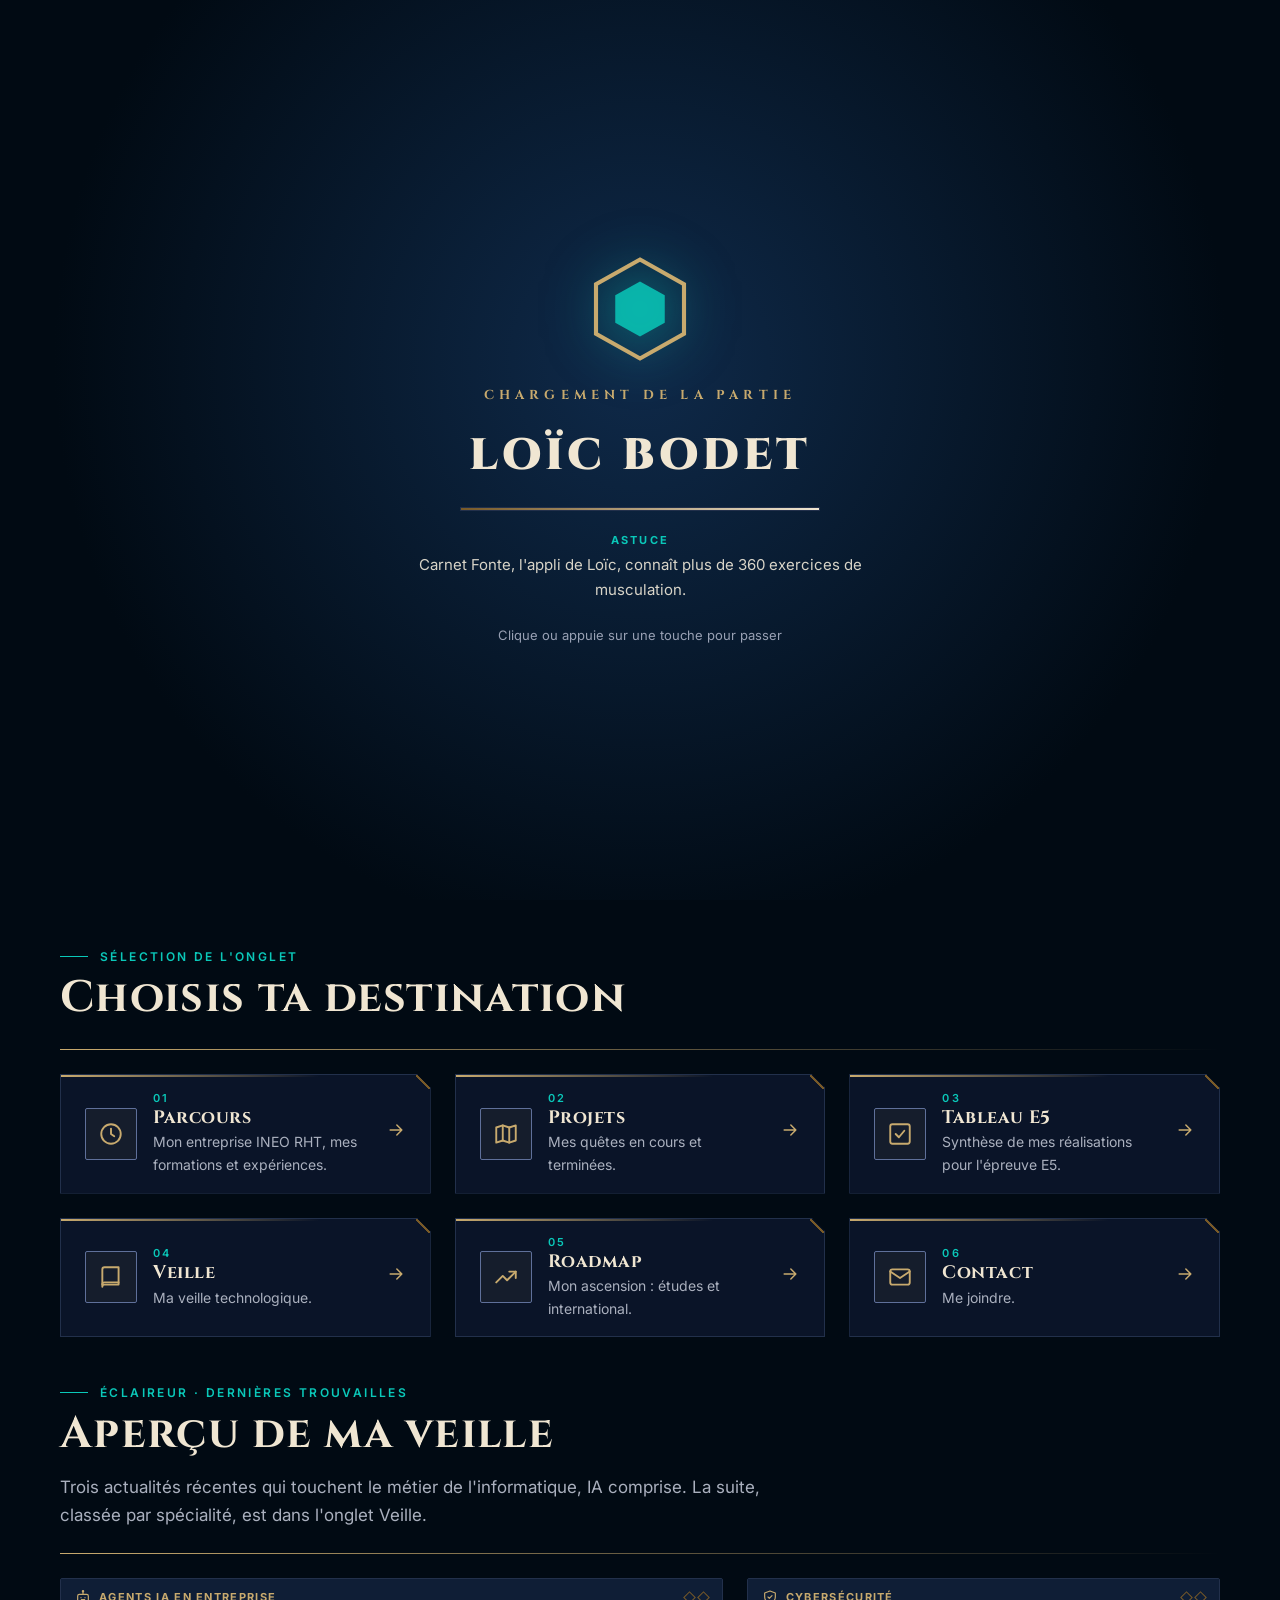
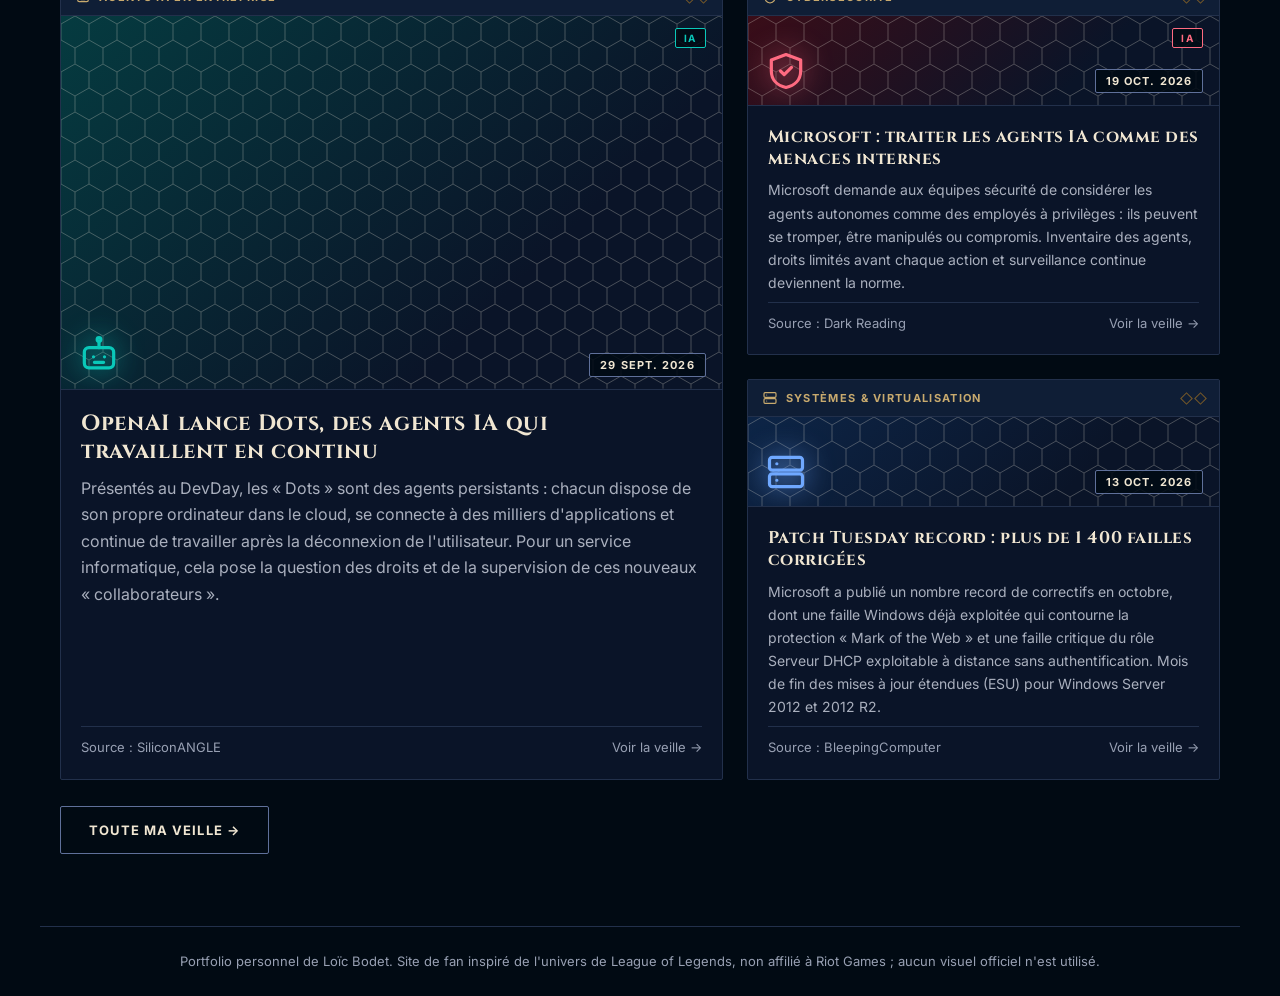
==== commit 3030cacd: "Accueil : retrait du sur-titre, de « L'INVOCATEUR » et des hexagones Co-Authored-By: Claude Sonnet 5" ====
--- a/index.html
+++ b/index.html
@@ -93,7 +93,7 @@
 .hero{position:relative;min-height:calc(100vh - var(--header-h));min-height:calc(100svh - var(--header-h));display:flex;align-items:center;margin:0 -20px;padding:var(--s7) 20px;overflow:hidden}
 .hero canvas{position:absolute;inset:0;width:100%;height:100%}
 .hero::before{content:"";position:absolute;inset:0;background:radial-gradient(circle at 70% 45%,#0397ab33,transparent 45%),linear-gradient(90deg,#010a13 15%,transparent 70%)}
-.hero-in{position:relative;max-width:1200px;margin:auto;width:100%;display:grid;grid-template-columns:1.2fr .8fr;gap:var(--s7);align-items:center}
+.hero-in{position:relative;max-width:1200px;margin:auto;width:100%;display:grid;grid-template-columns:1fr;gap:var(--s7);align-items:center}
 .hero h1{font-size:clamp(40px,7vw,88px);font-weight:900;letter-spacing:.05em;line-height:1.05;margin-top:var(--s3);text-shadow:0 0 40px #c8aa6e33}
 .hero h1 span{display:block;font-size:.3em;letter-spacing:.3em;color:var(--gold);font-weight:500;margin-bottom:var(--s3)}
 .hero p{margin:20px 0 var(--s6);max-width:560px;font-size:18px}
@@ -363,7 +363,6 @@
 <header>
   <div class="bar">
     <a class="brand" href="#accueil" data-go="accueil" aria-label="Retour à l'accueil">
-      <svg viewBox="0 0 40 40" aria-hidden="true"><polygon points="20,2 36,11 36,29 20,38 4,29 4,11" fill="none" stroke="#c8aa6e" stroke-width="2.5"/><polygon points="20,10 29,15 29,25 20,30 11,25 11,15" fill="#0ac8b9" opacity=".85"/></svg>
       <span>LOÏC BODET<small>PORTFOLIO · BTS SIO</small></span>
     </a>
     <nav id="nav" aria-label="Navigation principale"></nav>
@@ -378,8 +377,7 @@
     <canvas id="embers" aria-hidden="true"></canvas>
     <div class="hero-in">
       <div>
-        <div class="eyebrow">Bienvenue sur la Faille</div>
-        <h1 id="h-accueil"><span>L'INVOCATEUR</span>LOÏC BODET</h1>
+        <h1 id="h-accueil">LOÏC BODET</h1>
         <p class="pitch">J'accompagne <b>160 collaborateurs</b>, j'administre un <b>NAS de 10 To</b> et je participe à la <b>refonte des droits de l'Active Directory</b> chez INEO RHT.</p>
         <p class="sub-pitch">Alternant Gestionnaire IT · BTS SIO option SISR · Nexa Digital School</p>
         <div class="cta">
@@ -387,13 +385,6 @@
           <a class="btn ghost" href="CV%20Bodet%20Loic.pdf" target="_blank" rel="noopener">Télécharger mon CV</a>
         </div>
       </div>
-      <svg class="emblem" viewBox="0 0 200 200" role="img" aria-label="Emblème hextech décoratif">
-        <polygon points="100,8 180,54 180,146 100,192 20,146 20,54" fill="none" stroke="#c8aa6e" stroke-width="3"/>
-        <polygon points="100,28 163,64 163,136 100,172 37,136 37,64" fill="#0a1428" stroke="#785a28" stroke-width="2"/>
-        <polygon points="100,52 142,76 142,124 100,148 58,124 58,76" fill="#0ac8b9" opacity=".18" stroke="#0ac8b9" stroke-width="2"/>
-        <polygon points="100,74 123,87 123,113 100,126 77,113 77,87" fill="#0ac8b9"/>
-        <path d="M100 8v20M180 54l-17 10M180 146l-17-10M100 192v-20M20 146l17-10M20 54l17 10" stroke="#f0e6d2" stroke-width="3"/>
-      </svg>
     </div>
   </div>
 
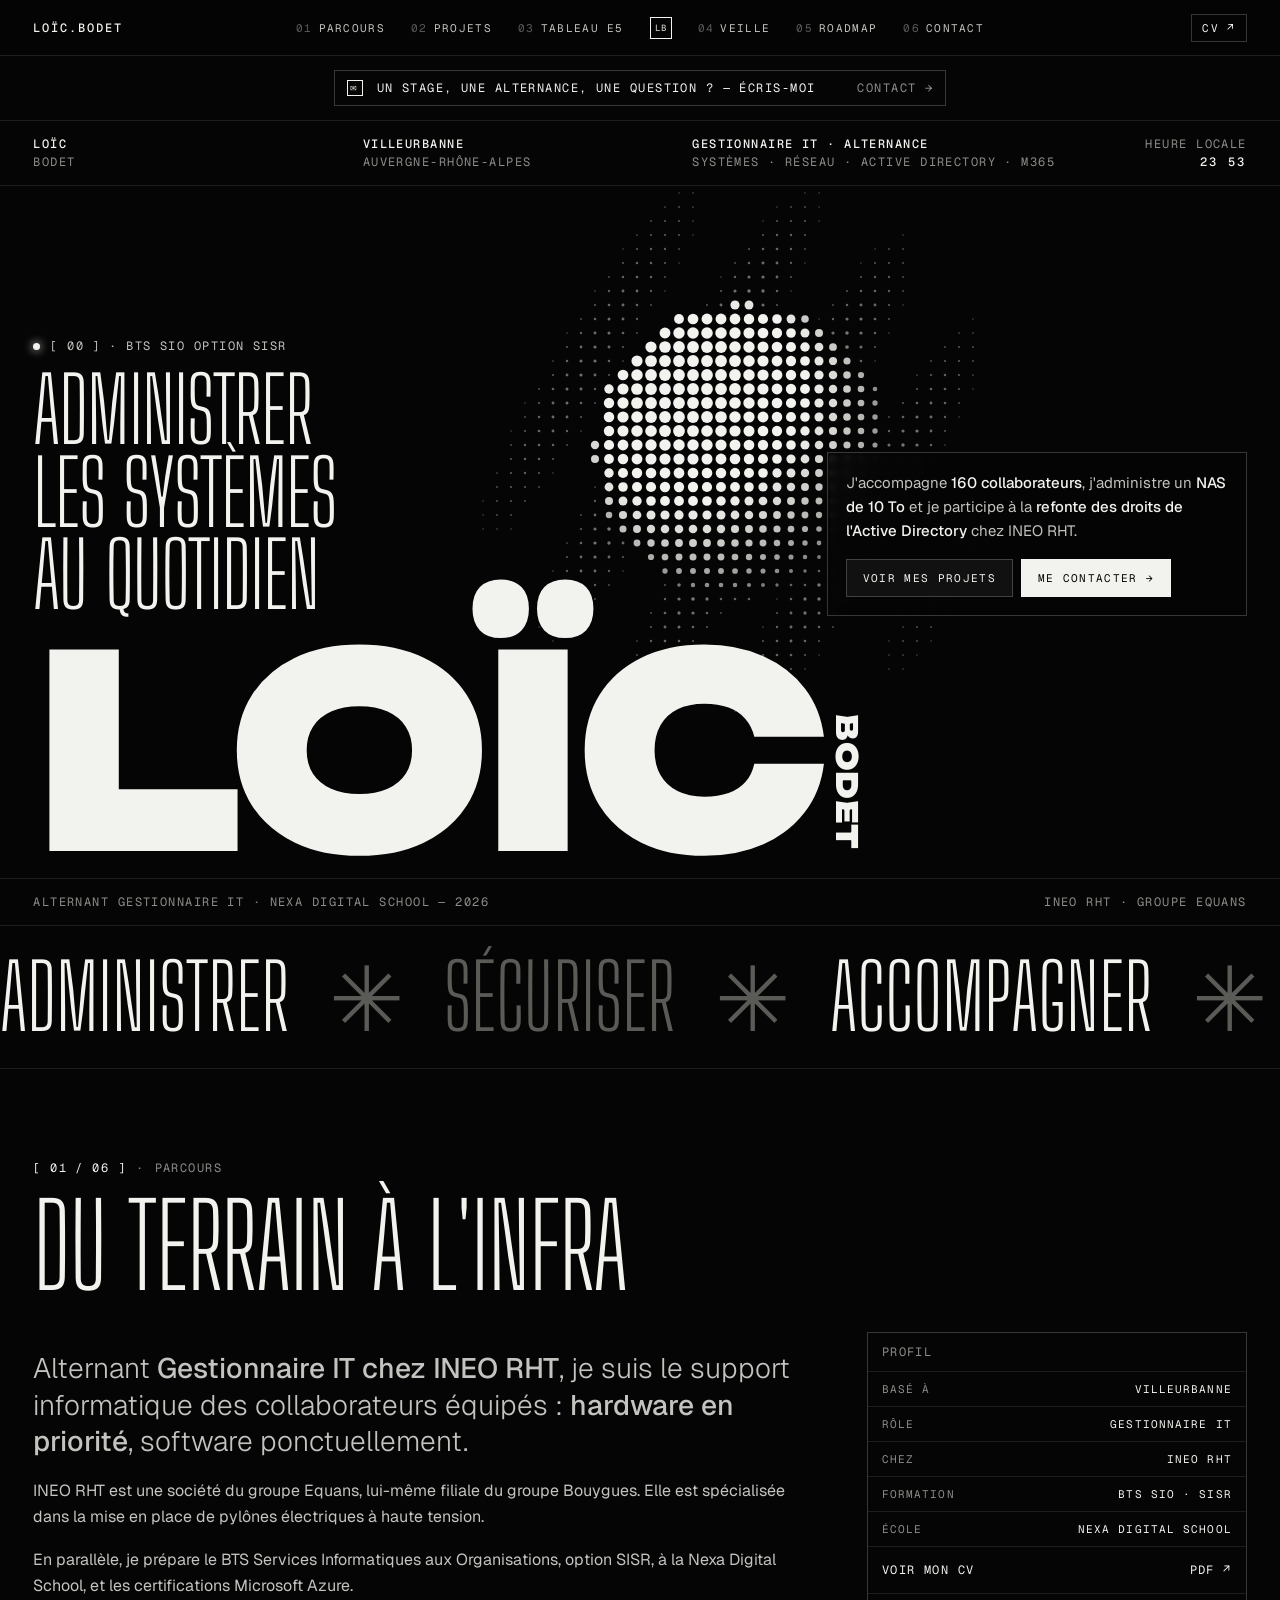
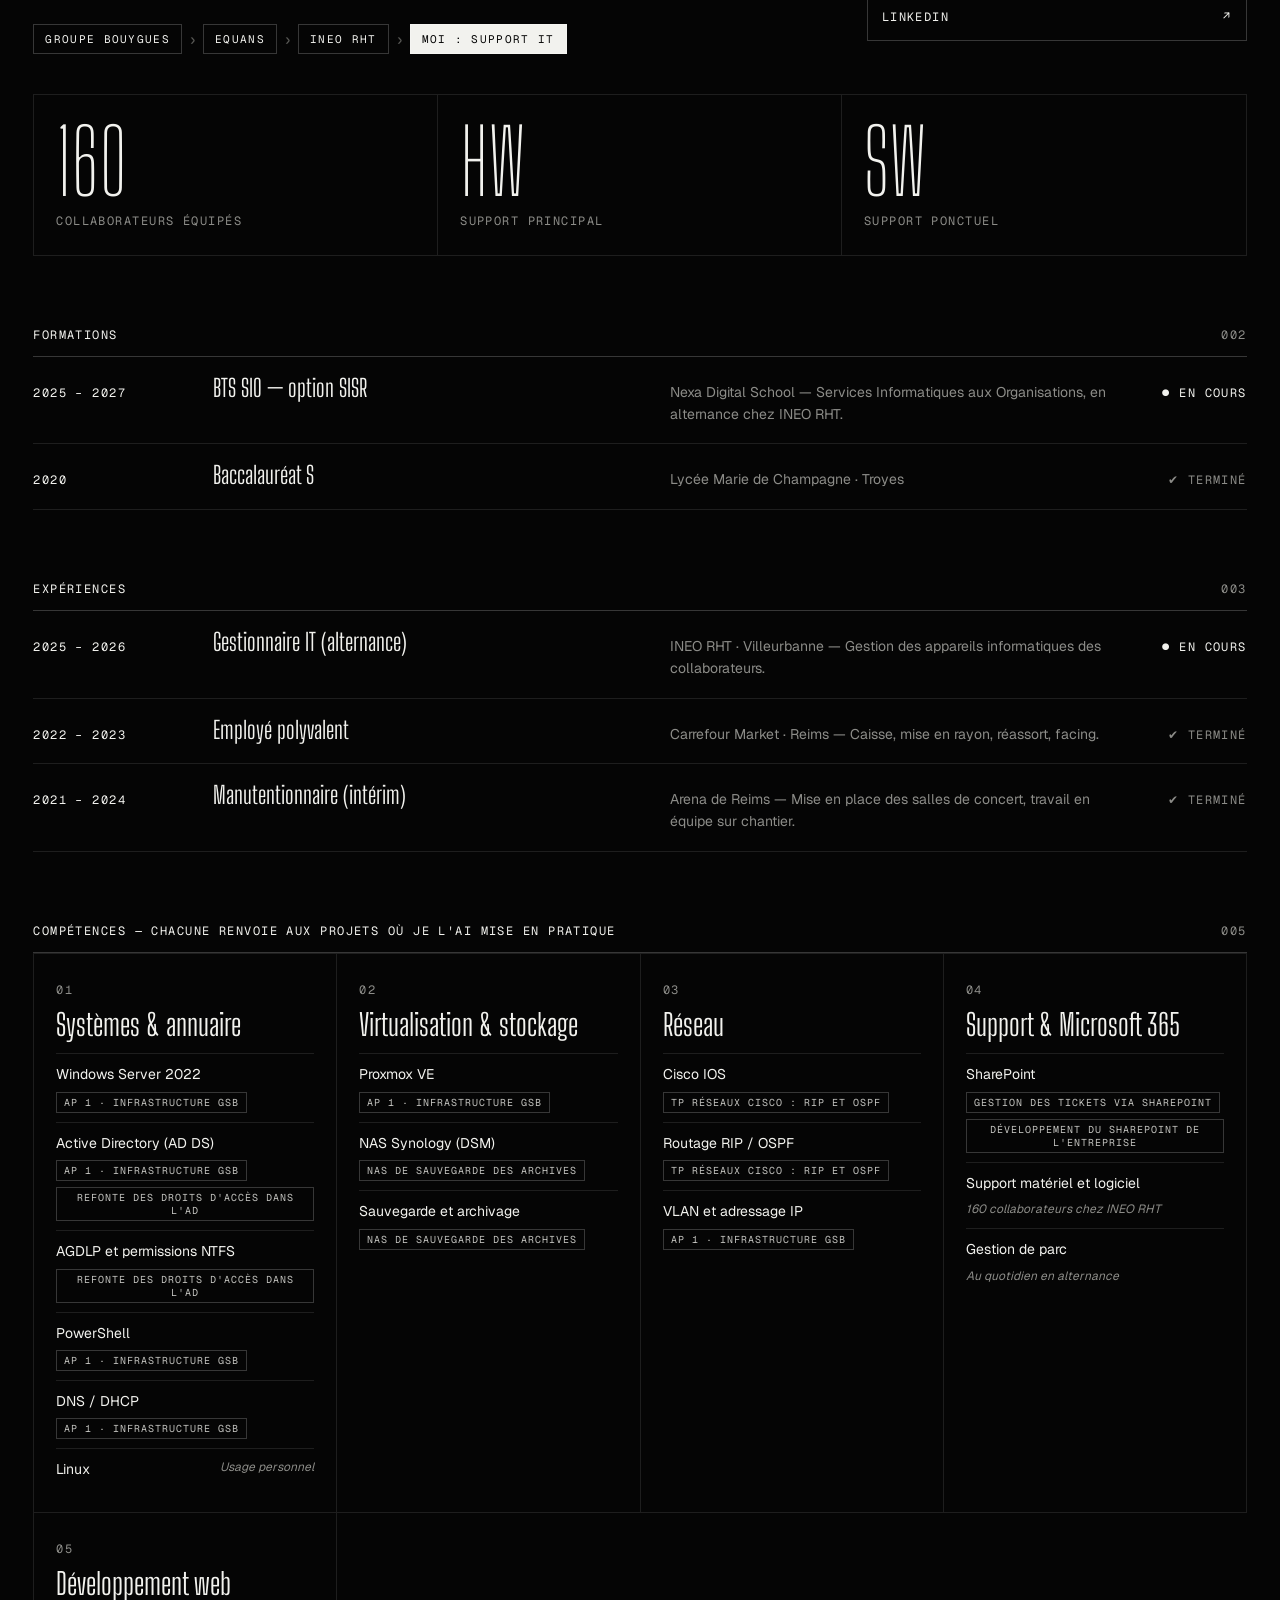
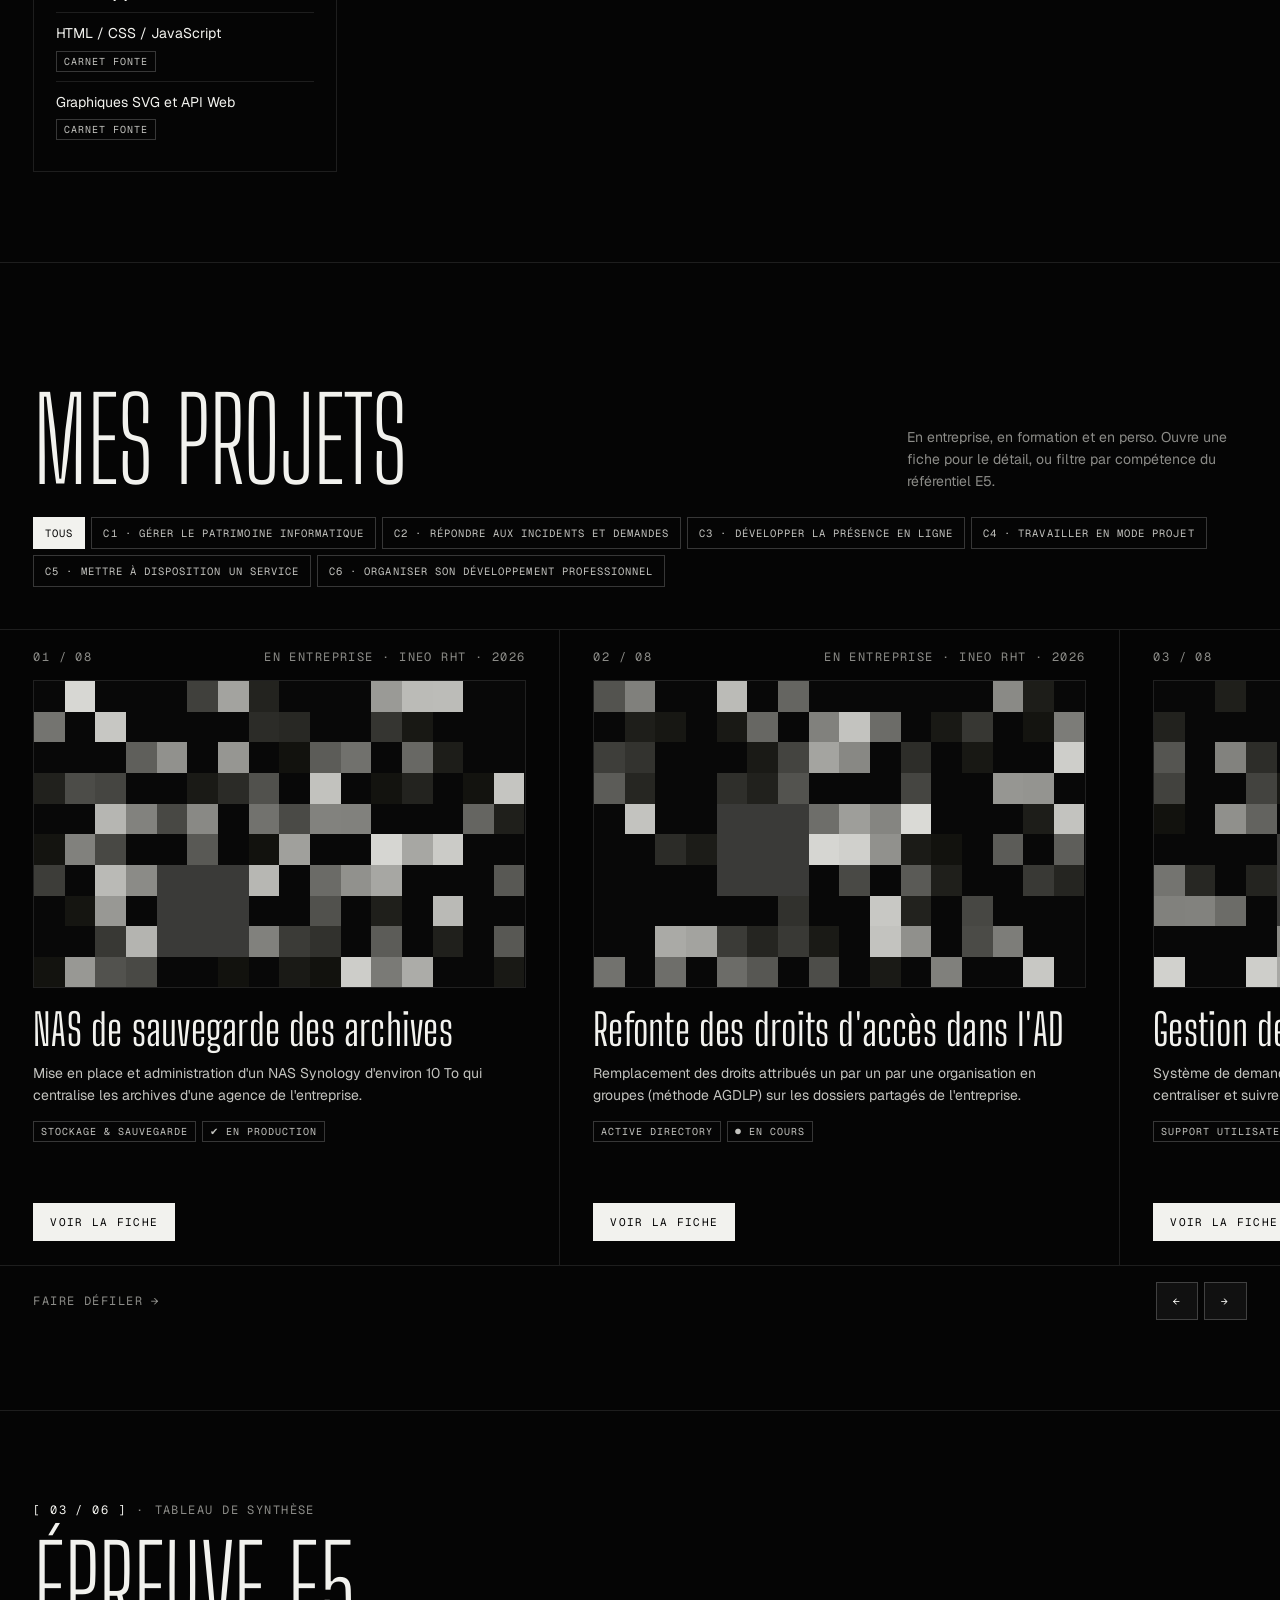
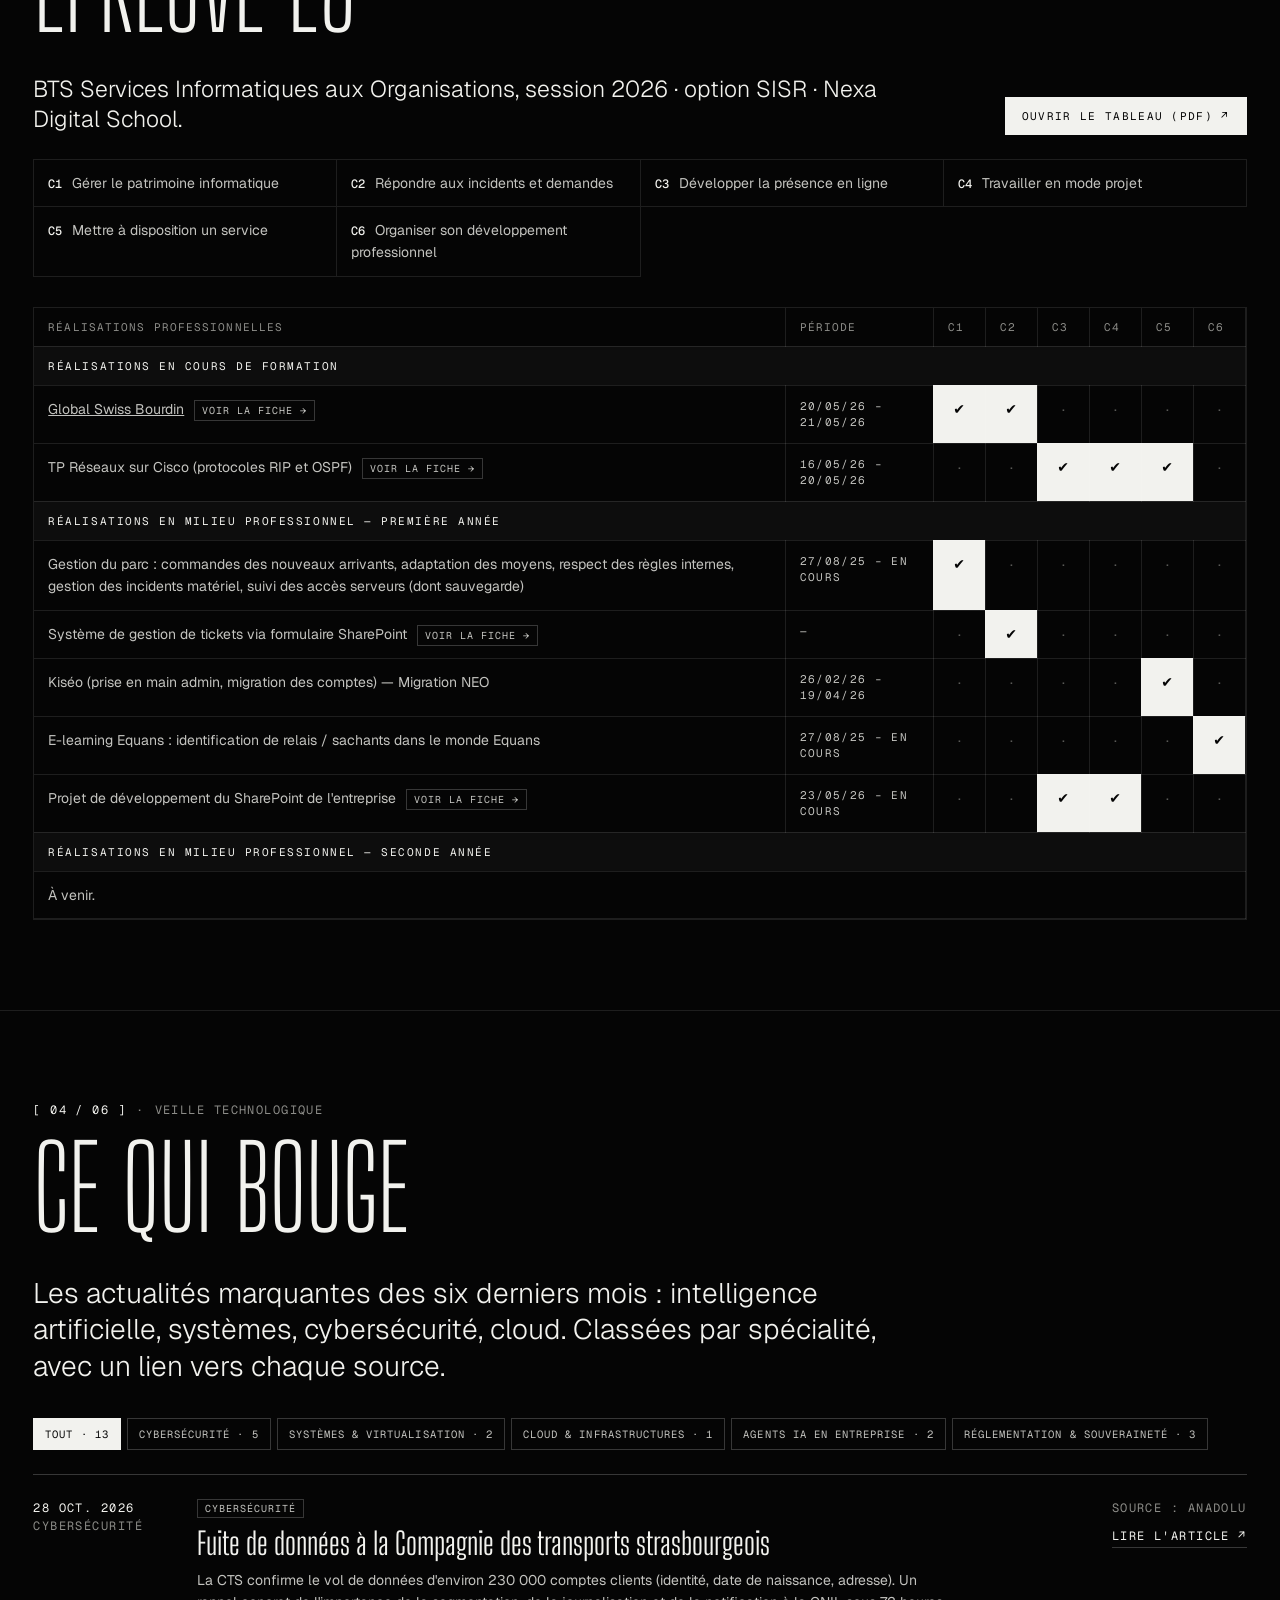
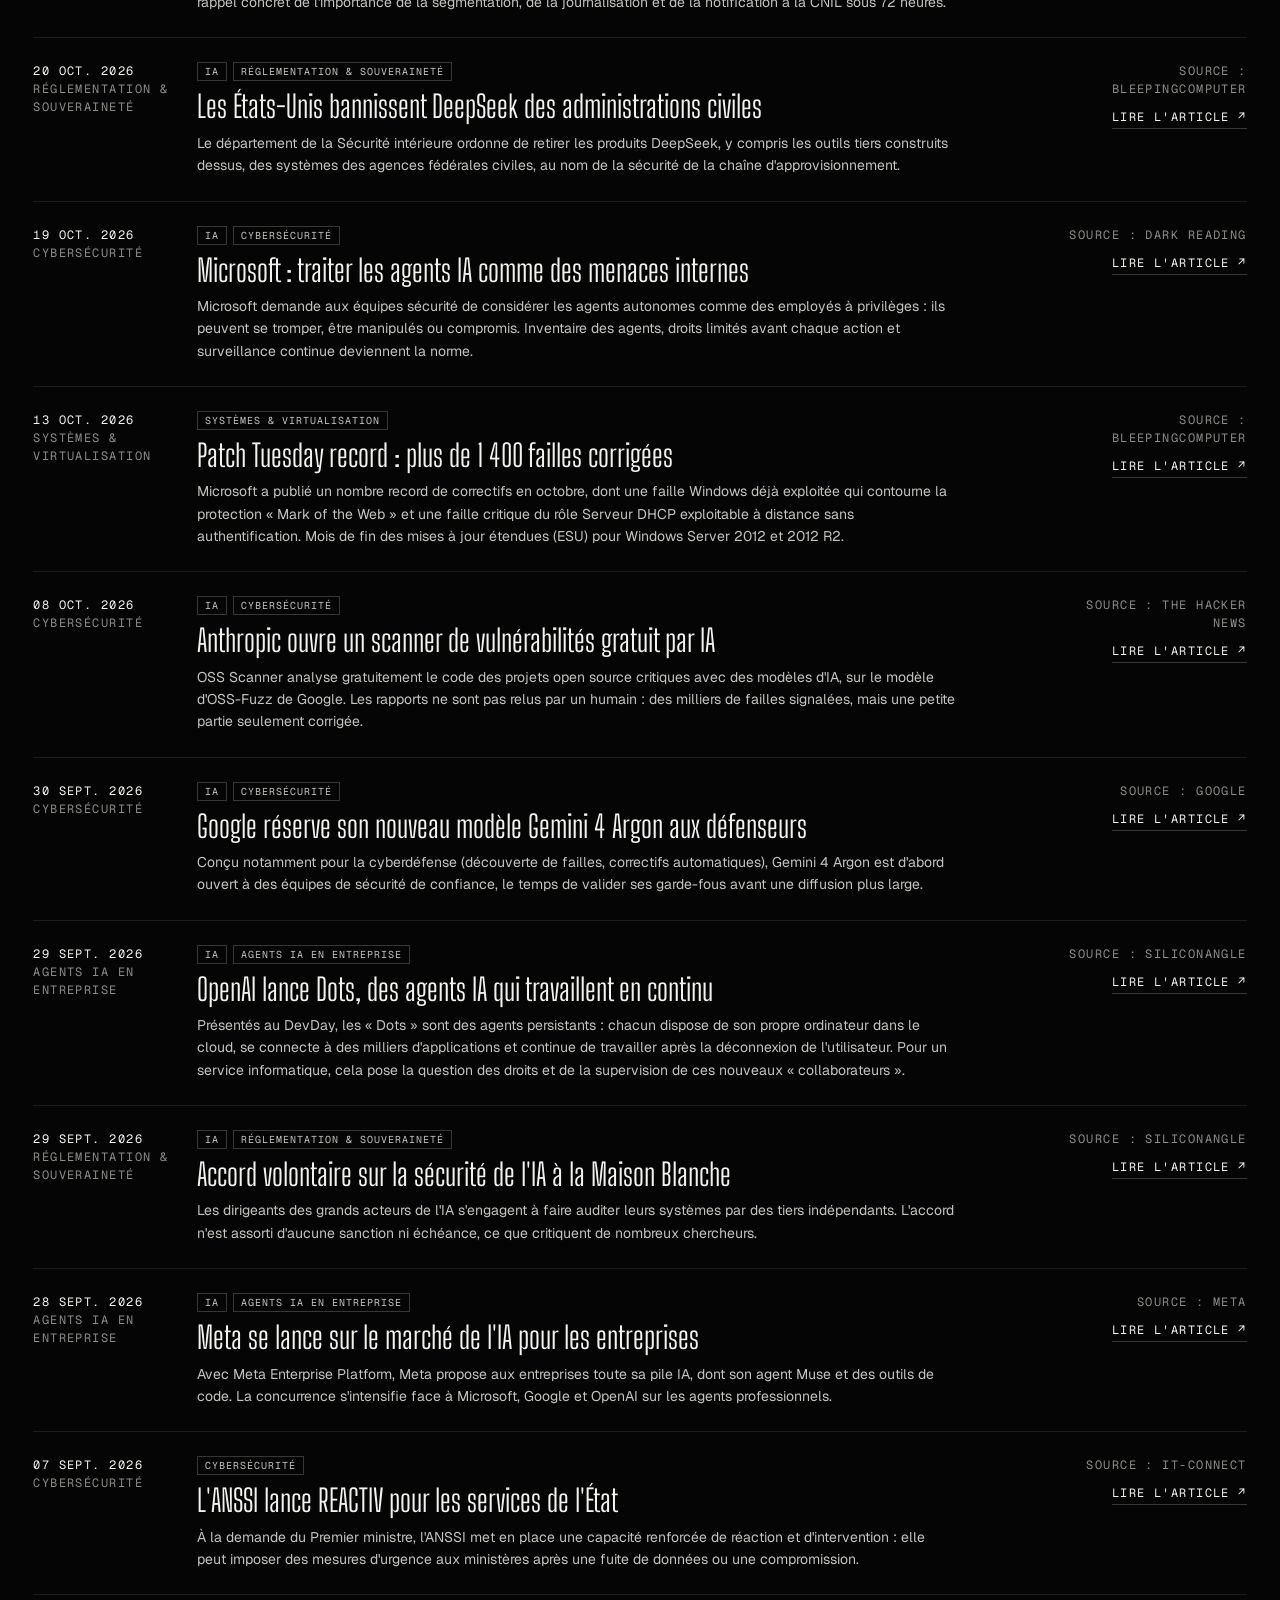
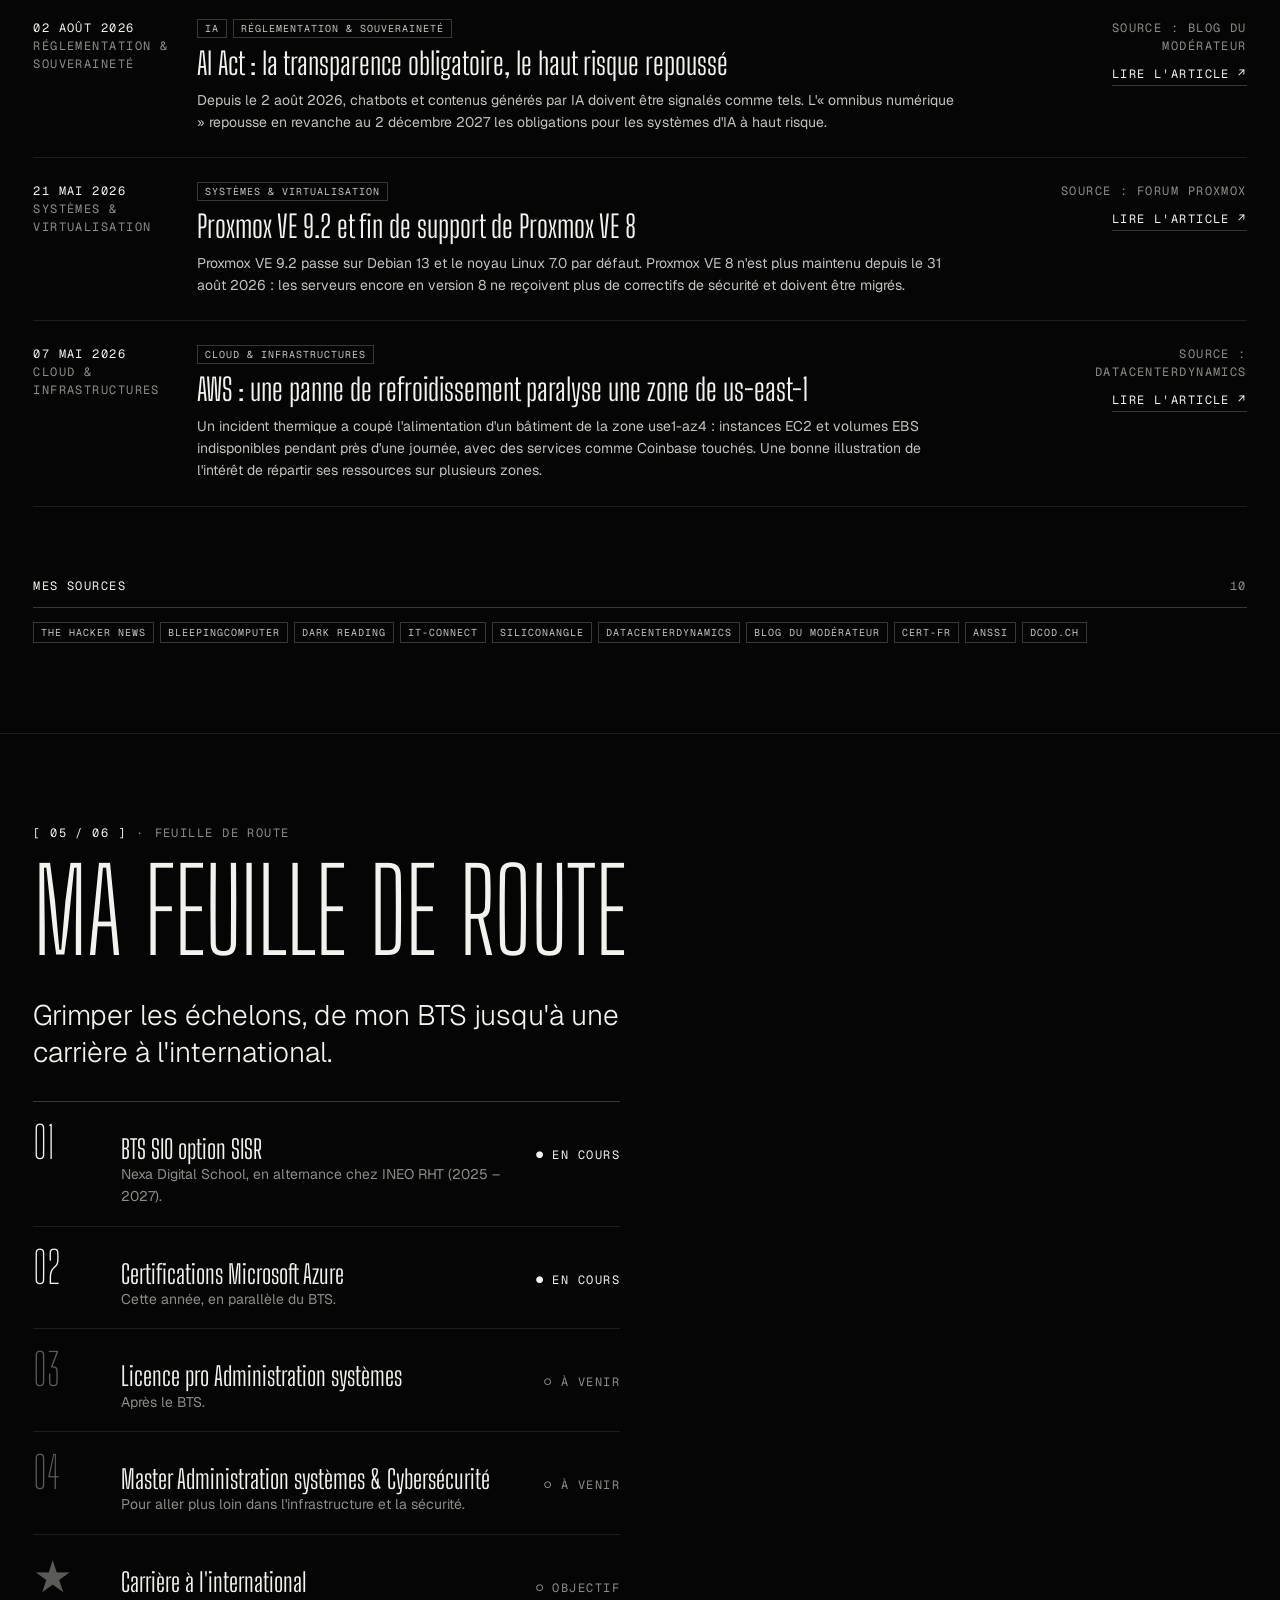
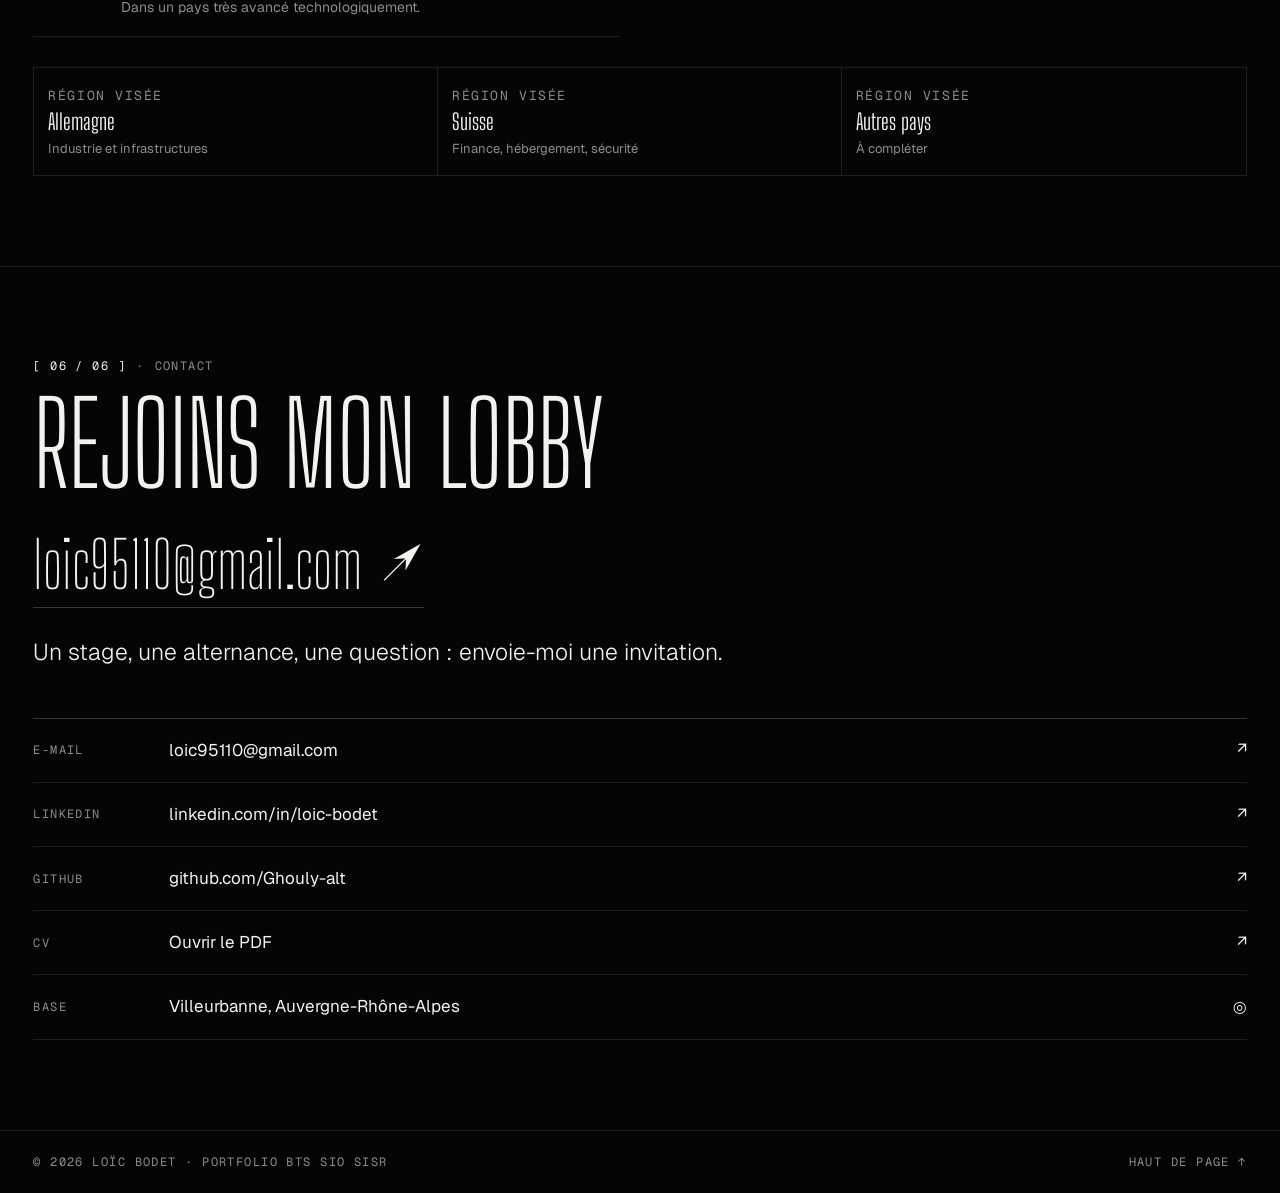
==== commit b39f01bc: "Refonte visuelle : style monochrome éditorial (polices condensées, trame de points, globe), une seul" ====
--- a/index.html
+++ b/index.html
@@ -3,10 +3,10 @@
 <head>
 <meta charset="utf-8">
 <meta name="viewport" content="width=device-width,initial-scale=1">
-<title>Loïc Bodet — Portfolio · La Faille</title>
+<title>Loïc Bodet — Gestionnaire IT · BTS SIO SISR</title>
 <meta name="description" content="Portfolio de Loïc Bodet, alternant Gestionnaire IT chez INEO RHT et étudiant en BTS SIO option SISR : projets, tableau E5, veille technologique.">
-<meta name="theme-color" content="#010a13">
-<link rel="icon" type="image/svg+xml" href="data:image/svg+xml,%3Csvg xmlns='http://www.w3.org/2000/svg' viewBox='0 0 40 40'%3E%3Crect width='40' height='40' rx='6' fill='%23010a13'/%3E%3Cpolygon points='20,3 35,11.5 35,28.5 20,37 5,28.5 5,11.5' fill='none' stroke='%23c8aa6e' stroke-width='3'/%3E%3Cpolygon points='20,11 28,15.5 28,24.5 20,29 12,24.5 12,15.5' fill='%230ac8b9'/%3E%3C/svg%3E">
+<meta name="theme-color" content="#050505">
+<link rel="icon" type="image/svg+xml" href="data:image/svg+xml,%3Csvg xmlns='http://www.w3.org/2000/svg' viewBox='0 0 40 40'%3E%3Crect width='40' height='40' fill='%23050505'/%3E%3Crect x='6' y='6' width='28' height='28' fill='none' stroke='%23f2f2ee' stroke-width='2.5'/%3E%3Ctext x='20' y='26' text-anchor='middle' font-family='monospace' font-size='13' font-weight='700' fill='%23f2f2ee'%3ELB%3C/text%3E%3C/svg%3E">
 <meta property="og:type" content="website">
 <meta property="og:locale" content="fr_FR">
 <meta property="og:url" content="https://portfolio-bodet-loic.vercel.app/">
@@ -19,522 +19,474 @@
 <meta name="twitter:card" content="summary_large_image">
 <link rel="preconnect" href="https://fonts.googleapis.com">
 <link rel="preconnect" href="https://fonts.gstatic.com" crossorigin>
-<link href="https://fonts.googleapis.com/css2?family=Cinzel:wght@500;700;900&family=Inter:wght@400;500;600;700&display=swap" rel="stylesheet">
+<link href="https://fonts.googleapis.com/css2?family=Big+Shoulders+Display:wght@100..900&family=Geist+Mono:wght@400;500&family=Geist:wght@300..600&family=Unbounded:wght@800;900&display=swap" rel="stylesheet">
 <style>
-/* Charte : voir DESIGN.md */
 :root{
-  --bg:#010a13; --panel:#0a1428; --panel2:#0f1e36;
-  --gold:#c8aa6e; --gold-hi:#f0e6d2; --gold-lo:#785a28;
-  --cyan:#0ac8b9; --blue:#0397ab; --red:#e84057;
-  --text:#d8d4c8; --text-dim:#aab0be; --muted:#98a0b3;
-  --border:#22304b; --border-strong:#5f709a; --line:#22304b;
-  --s1:4px; --s2:8px; --s3:12px; --s4:16px; --s5:24px; --s6:32px; --s7:48px; --s8:72px;
-  --r1:2px; --r2:6px; --cut:14px; --header-h:64px;
-  --serif:'Cinzel','Trajan Pro',Georgia,serif; --sans:'Inter',system-ui,-apple-system,'Segoe UI',sans-serif;
+  --bg:#050505; --bg2:#0b0b0b; --panel:#0e0e0e; --line:#ffffff1a; --line2:#ffffff33;
+  --fg:#f2f2ee; --dim:#f2f2eecc; --muted:#8c8c88; --faint:#5a5a57;
+  --display:'Big Shoulders Display','Arial Narrow',sans-serif;
+  --wide:'Unbounded','Arial Black',sans-serif;
+  --sans:'Geist',system-ui,-apple-system,'Segoe UI',sans-serif;
+  --mono:'Geist Mono',ui-monospace,SFMono-Regular,Consolas,monospace;
+  --pad:clamp(16px,2.6vw,40px);
 }
 *{box-sizing:border-box;margin:0;padding:0}
-html{scroll-behavior:smooth}
-body{background:var(--bg);color:var(--text);font:16px/1.65 var(--sans);min-height:100vh;
-  background-image:radial-gradient(ellipse at 50% -10%,#10305a55,transparent 60%),radial-gradient(ellipse at 90% 100%,#0ac8b90f,transparent 50%)}
-@media(min-width:901px){body{background-attachment:fixed}}
-a{color:var(--cyan);text-underline-offset:3px}
-a:hover{color:var(--gold-hi)}
-:focus-visible{outline:2px solid var(--cyan);outline-offset:3px}
-h1,h2,h3,h4{font-family:var(--serif);color:var(--gold-hi);letter-spacing:.03em;line-height:1.2;font-weight:700}
-.i{fill:none;stroke:currentColor;stroke-width:1.75;stroke-linecap:round;stroke-linejoin:round;flex:none}
-
-/* ---------- Barre de navigation ---------- */
-header{position:sticky;top:0;z-index:20;background:#010a13eb;backdrop-filter:blur(10px);border-bottom:1px solid var(--border)}
-.bar{max-width:1200px;margin:auto;display:flex;align-items:stretch;gap:var(--s5);padding:0 20px;height:var(--header-h)}
-.brand{display:flex;align-items:center;gap:12px;font-family:var(--serif);font-weight:900;letter-spacing:.14em;color:var(--gold-hi);text-decoration:none;white-space:nowrap}
-.brand svg{width:30px;height:30px;flex:none}
-.brand small{display:block;font:500 11px var(--sans);letter-spacing:.16em;color:var(--gold);margin-top:-2px}
-nav{display:flex;gap:2px;overflow-x:auto;scrollbar-width:none;flex:1;justify-content:flex-end;align-items:stretch}
-nav::-webkit-scrollbar{display:none}
-nav button{background:none;border:0;color:var(--text-dim);font:600 13px var(--sans);letter-spacing:.06em;text-transform:uppercase;padding:0 14px;cursor:pointer;position:relative;white-space:nowrap;transition:color .2s}
-nav button::after{content:"";position:absolute;left:14px;right:14px;bottom:0;height:2px;background:var(--gold);transform:scaleX(0);transition:transform .25s}
-nav button:hover,nav button[aria-current=page]{color:var(--gold-hi)}
-nav button:hover::after,nav button[aria-current=page]::after{transform:scaleX(1)}
-nav button:focus-visible{outline-offset:-3px}
-@media(max-width:900px){
-  .bar{height:auto;flex-direction:column;align-items:stretch;gap:0;padding:var(--s2) 16px 0}
-  .brand{padding:var(--s1) 0}
-  nav{justify-content:flex-start;padding-right:36px;-webkit-mask-image:linear-gradient(90deg,#000 88%,transparent);mask-image:linear-gradient(90deg,#000 88%,transparent)}
-  nav button{padding:14px 12px 12px}
-  nav button::after{left:12px;right:12px}
+html{scroll-behavior:smooth;scroll-padding-top:64px}
+body{background:var(--bg);color:var(--fg);font:16px/1.6 var(--sans);overflow-x:hidden}
+a{color:inherit}
+::selection{background:var(--fg);color:var(--bg)}
+:focus-visible{outline:1px solid var(--fg);outline-offset:3px}
+.mono{font:400 12px/1.5 var(--mono);letter-spacing:.12em;text-transform:uppercase}
+.muted{color:var(--muted)}
+img{max-width:100%;display:block}
+
+/* ---------- En-tête ---------- */
+header{position:fixed;inset:0 0 auto;z-index:40;height:56px;display:grid;grid-template-columns:1fr auto 1fr;align-items:center;padding:0 var(--pad);background:#050505e6;backdrop-filter:blur(10px);border-bottom:1px solid var(--line)}
+.logo-txt{font:500 12px var(--mono);letter-spacing:.16em;text-decoration:none}
+nav{display:flex;align-items:center;gap:26px}
+nav a{font:400 11px var(--mono);letter-spacing:.12em;text-transform:uppercase;text-decoration:none;color:var(--dim);padding:18px 0;position:relative;white-space:nowrap}
+nav a i{font-style:normal;color:var(--faint);margin-right:6px}
+nav a::after{content:"";position:absolute;left:0;right:0;bottom:12px;height:1px;background:var(--fg);transform:scaleX(0);transform-origin:left;transition:transform .3s}
+nav a:hover,nav a[aria-current=true]{color:var(--fg)}
+nav a:hover::after,nav a[aria-current=true]::after{transform:none}
+nav .mark{width:22px;height:22px;border:1px solid var(--fg);display:grid;place-items:center;font:500 9px var(--mono);padding:0}
+nav .mark::after{display:none}
+.hd-right{justify-self:end;display:flex;gap:8px}
+.chip{display:inline-flex;align-items:center;gap:8px;font:400 11px var(--mono);letter-spacing:.12em;text-transform:uppercase;text-decoration:none;border:1px solid var(--line2);padding:6px 10px;color:var(--fg);background:none;cursor:pointer}
+.chip:hover{background:var(--fg);color:var(--bg)}
+#menu-btn{display:none}
+@media(max-width:1100px){
+  header{grid-template-columns:1fr auto}
+  nav{position:fixed;top:56px;left:0;right:0;flex-direction:column;align-items:stretch;gap:0;background:var(--bg);border-bottom:1px solid var(--line);padding:6px var(--pad) 14px;display:none}
+  nav.open{display:flex}
+  nav a{padding:12px 0;border-bottom:1px solid var(--line)}
+  nav a::after,nav .mark{display:none}
+  .hd-right .cv{display:none}
+  #menu-btn{display:inline-flex}
 }
 
-/* ---------- Boutons ---------- */
-.btn{display:inline-flex;align-items:center;justify-content:center;gap:10px;min-height:48px;font:700 13px var(--sans);letter-spacing:.08em;text-transform:uppercase;text-decoration:none;cursor:pointer;
-  color:var(--bg);background:var(--gold);border:0;padding:0 28px;
-  clip-path:polygon(0 0,100% 0,100% calc(100% - var(--cut)),calc(100% - var(--cut)) 100%,0 100%);transition:background .2s,transform .2s}
-.btn:hover{background:var(--gold-hi);transform:translateY(-1px);color:var(--bg)}
-.btn:active{transform:none}
-.btn svg{width:18px;height:18px}
-/* Le clip-path rogne un contour extérieur : le focus du bouton plein est dessiné à l'intérieur */
-.btn:focus-visible{outline:none;box-shadow:inset 0 0 0 2px var(--bg),inset 0 0 0 4px var(--cyan)}
-.btn.ghost{background:none;color:var(--gold-hi);border:1px solid var(--border-strong);border-radius:var(--r1);clip-path:none}
-.btn.ghost:hover{border-color:var(--gold);color:var(--gold-hi);background:#c8aa6e14;transform:none}
-.btn.ghost:focus-visible{outline:2px solid var(--cyan);outline-offset:3px;box-shadow:none}
-
-/* ---------- Pages ---------- */
-main{max-width:1200px;margin:auto;padding:0 20px var(--s8)}
-.page{display:none;animation:fade .5s ease}
-.page.on{display:block}
-@keyframes fade{from{opacity:0;transform:translateY(10px)}to{opacity:1;transform:none}}
-.eyebrow{display:flex;align-items:center;gap:12px;font:600 12px var(--sans);letter-spacing:.2em;text-transform:uppercase;color:var(--cyan)}
-.eyebrow::before{content:"";width:28px;height:1px;background:currentColor;flex:none}
-.title{font-size:clamp(28px,4vw,44px);margin:var(--s2) 0 var(--s3)}
-.lead{max-width:720px;color:var(--text-dim);font-size:17px}
-.head{padding:var(--s7) 0 var(--s5);position:relative}
-.head::after{content:"";display:block;height:1px;margin-top:var(--s5);background:linear-gradient(90deg,var(--gold),transparent)}
-
-/* ---------- Héros ---------- */
-.hero{position:relative;min-height:calc(100vh - var(--header-h));min-height:calc(100svh - var(--header-h));display:flex;align-items:center;margin:0 -20px;padding:var(--s7) 20px;overflow:hidden}
-.hero canvas{position:absolute;inset:0;width:100%;height:100%}
-.hero::before{content:"";position:absolute;inset:0;background:radial-gradient(circle at 70% 45%,#0397ab33,transparent 45%),linear-gradient(90deg,#010a13 15%,transparent 70%)}
-.hero-in{position:relative;max-width:1200px;margin:auto;width:100%;display:grid;grid-template-columns:1fr;gap:var(--s7);align-items:center}
-.hero h1{font-size:clamp(40px,7vw,88px);font-weight:900;letter-spacing:.05em;line-height:1.05;margin-top:var(--s3);text-shadow:0 0 40px #c8aa6e33}
-.hero h1 span{display:block;font-size:.3em;letter-spacing:.3em;color:var(--gold);font-weight:500;margin-bottom:var(--s3)}
-.hero p{margin:20px 0 var(--s6);max-width:560px;font-size:18px}
-.hero p.pitch{font-size:clamp(18px,2vw,22px);line-height:1.5;margin-bottom:var(--s3);color:var(--gold-hi)}
-.hero p.pitch b{color:var(--cyan);font-weight:600}
-.hero p.sub-pitch{margin-top:0;font-size:14px;letter-spacing:.06em;color:var(--muted)}
-.cta{display:flex;gap:var(--s4);flex-wrap:wrap}
-.emblem{justify-self:center;width:min(340px,70vw);filter:drop-shadow(0 0 30px #0ac8b966);animation:float 6s ease-in-out infinite}
-@keyframes float{50%{transform:translateY(-14px)}}
-@media(max-width:900px){.hero-in{grid-template-columns:1fr}.emblem{display:none}.hero{padding:var(--s6) 16px}main{padding-left:16px;padding-right:16px}.hero{margin:0 -16px}}
-
-/* ---------- Écran de chargement ---------- */
-#loader{position:fixed;inset:0;z-index:100;display:flex;flex-direction:column;align-items:center;justify-content:center;gap:22px;padding:20px;text-align:center;
-  background:radial-gradient(circle at 50% 40%,#0f2a4a,#010a13 70%);transition:opacity .6s,visibility .6s;cursor:pointer}
-#loader[hidden]{display:none}
-#loader.done{opacity:0;visibility:hidden}
-#loader svg{width:110px;height:110px;filter:drop-shadow(0 0 24px #0ac8b988);animation:spin 6s linear infinite}
-@keyframes spin{to{transform:rotate(360deg)}}
-#loader .l-title{font:700 13px var(--serif);letter-spacing:.4em;color:var(--gold)}
-#loader .l-name{font:900 clamp(28px,5vw,44px) var(--serif);letter-spacing:.1em;color:var(--gold-hi)}
-#loader .l-bar{width:min(360px,80vw);height:4px;background:#1e2328;border:1px solid var(--border)}
-#loader .l-bar i{display:block;height:100%;width:0;background:linear-gradient(90deg,var(--gold-lo),var(--gold-hi));animation:load 2s ease forwards}
-@keyframes load{to{width:100%}}
-#loader .l-tip{max-width:520px;font-size:15px;color:var(--text)}
-#loader .l-tip b{color:var(--cyan);font:700 11px var(--sans);letter-spacing:.2em;display:block;margin-bottom:6px}
-#loader .l-skip{font-size:13px;color:var(--muted)}
-
-/* ---------- Cartes ---------- */
-.grid{display:grid;gap:var(--s5)}
-.g2{grid-template-columns:repeat(auto-fit,minmax(min(100%,320px),1fr))}
-.g3{grid-template-columns:repeat(auto-fit,minmax(min(100%,260px),1fr))}
-.card{position:relative;background:var(--panel);border:1px solid var(--border);padding:var(--s5);
-  clip-path:polygon(0 0,calc(100% - var(--cut)) 0,100% var(--cut),100% 100%,0 100%)}
-.card::before{content:"";position:absolute;left:0;top:0;width:100%;height:2px;background:linear-gradient(90deg,var(--gold),transparent 70%)}
-/* filet doré sur le coin coupé */
-.card::after{content:"";position:absolute;top:0;right:0;width:var(--cut);height:var(--cut);pointer-events:none;
-  background:linear-gradient(225deg,transparent calc(50% - .75px),var(--gold-lo) calc(50% - .75px),var(--gold-lo) calc(50% + .75px),transparent calc(50% + .75px))}
-.card h3{font-size:19px;margin-bottom:var(--s2)}
-.card p+p,.card p+ul{margin-top:10px}
-.card ul{padding-left:18px}
-.card.link{cursor:pointer;transition:transform .2s,border-color .2s,background .2s}
-.card.link:hover{transform:translateY(-2px);border-color:var(--gold);background:var(--panel2)}
-/* le clip-path rogne le contour extérieur : le focus est dessiné à l'intérieur */
-.card.link:focus-visible{outline:none;transform:translateY(-2px);border-color:var(--cyan);background:var(--panel2);box-shadow:inset 0 0 0 2px var(--cyan)}
-
-/* Raccourcis de l'accueil : lignes d'index, pas de cartes jumelles */
-.shortcuts{grid-template-columns:repeat(auto-fit,minmax(min(100%,340px),1fr))}
-.shortcut{display:grid;grid-template-columns:auto 1fr auto;gap:var(--s4);align-items:center;padding:var(--s4) var(--s5)}
-.shortcut .sc-ico{width:52px;height:52px;display:grid;place-items:center;color:var(--gold);border:1px solid var(--border-strong);border-radius:var(--r1);background:#c8aa6e0f;transition:border-color .2s,color .2s}
-.shortcut .sc-n{display:block;font:600 11px var(--sans);letter-spacing:.2em;color:var(--cyan);margin-bottom:2px}
-.shortcut h3{margin:0;font-size:18px}
-.shortcut p{font-size:14px;color:var(--text-dim);margin-top:2px}
-.shortcut .sc-arrow{color:var(--gold);transition:transform .2s}
-.shortcut:hover .sc-arrow,.shortcut:focus-visible .sc-arrow{transform:translateX(4px)}
-.shortcut:hover .sc-ico,.shortcut:focus-visible .sc-ico{border-color:var(--gold);color:var(--gold-hi)}
-
-.tag{display:inline-flex;align-items:center;gap:6px;font:700 11px var(--sans);letter-spacing:.08em;text-transform:uppercase;padding:3px 10px;border:1px solid var(--gold-lo);border-radius:var(--r1);color:var(--gold);background:#c8aa6e10}
-.tag.win{border-color:var(--cyan);color:var(--cyan);background:#0ac8b912}
-.tag.now{border-color:var(--gold-hi);color:var(--gold-hi);background:#f0e6d210}
-.tag.todo{border-style:dashed;color:var(--muted);border-color:var(--muted);background:none}
-.chips{display:flex;flex-wrap:wrap;gap:10px;margin-top:var(--s3)}
-.chip{padding:6px 14px;border:1px solid var(--border-strong);border-radius:var(--r1);background:#c8aa6e0f;color:var(--gold-hi);font-size:14px}
-
-/* ---------- Apparition au défilement ---------- */
-.reveal{opacity:0;transform:translateY(34px);transition:opacity .8s cubic-bezier(.2,.7,.2,1),transform .8s cubic-bezier(.2,.7,.2,1);transition-delay:var(--d,0s)}
-.reveal.seen{opacity:1;transform:none}
-.reveal.from-l{transform:translateX(-40px)}
-.reveal.from-l.seen{transform:none}
-
-/* ---------- Parcours ---------- */
-.subhead{font-size:20px;margin:var(--s7) 0 var(--s4);display:flex;align-items:center;gap:var(--s3)}
-.subhead::after{content:"";flex:1;height:1px;background:var(--border)}
-.guild{margin-bottom:var(--s2)}
-.guild-top{display:flex;flex-wrap:wrap;align-items:center;justify-content:space-between;gap:var(--s3)}
-.guild h3{font-size:26px;margin:0}
-.match{display:grid;grid-template-columns:180px 1fr;margin-bottom:var(--s3);background:var(--panel);border:1px solid var(--border);border-left:4px solid var(--gold)}
-.match.win{border-left-color:var(--cyan)}
-.match .side{padding:var(--s5);border-right:1px solid var(--border);display:flex;flex-direction:column;gap:10px;align-items:flex-start;background:#010a1380}
-.match .side time{font:700 16px var(--serif);color:var(--gold-hi);letter-spacing:.04em}
-.match .body{padding:var(--s5)}
-.match h3{font-size:18px;margin-bottom:var(--s1)}
-.match .org{font-size:14px;color:var(--cyan);font-weight:600}
-.match .desc{font-size:15px;margin-top:6px;color:var(--text-dim)}
-@media(max-width:600px){.match{grid-template-columns:1fr}.match .side{flex-direction:row;justify-content:space-between;align-items:center;border-right:0;border-bottom:1px solid var(--border);padding:14px 20px}}
-
-/* ---------- Maquette téléphone (Carnet Fonte) ---------- */
-.phones{display:flex;gap:22px;justify-content:center;flex-wrap:wrap;margin:18px 0 6px}
-.phone{width:230px;flex:none;border-radius:30px;padding:9px;background:linear-gradient(145deg,#2a2f36,#0c0f13);box-shadow:0 0 0 1px #463714,0 18px 40px #000a}
-.phone .scr{border-radius:22px;overflow:hidden;background:#111418;color:#e8e6e3;font:12px/1.35 var(--sans);height:490px;display:flex;flex-direction:column}
+/* ---------- Bandeau + ligne d'infos ---------- */
+.top{padding-top:56px}
+.banner{display:flex;justify-content:center;padding:14px var(--pad);border-bottom:1px solid var(--line)}
+.banner a{display:flex;align-items:center;gap:14px;border:1px solid var(--line2);padding:8px 12px;text-decoration:none;max-width:100%}
+.banner a:hover{border-color:var(--fg)}
+.banner .sq{width:16px;height:16px;border:1px solid var(--fg);display:grid;place-items:center;font-size:8px;flex:none}
+.banner .w{margin-left:28px;color:var(--muted);white-space:nowrap}
+.info{display:grid;grid-template-columns:1fr 1fr 1.4fr auto;gap:20px;padding:14px var(--pad);border-bottom:1px solid var(--line)}
+.info b{display:block;font-weight:500;color:var(--fg)}
+.info span{color:var(--muted)}
+.info .clock{text-align:right}
+.info .clock b{font-variant-numeric:tabular-nums;letter-spacing:.2em}
+@media(max-width:800px){.info{grid-template-columns:1fr 1fr}.info .role{display:none}.banner .w{display:none}}
+
+/* ---------- Hero ---------- */
+.hero{position:relative;min-height:calc(100vh - 160px);display:flex;flex-direction:column;justify-content:flex-end;padding:40px var(--pad) 0;overflow:hidden;border-bottom:1px solid var(--line)}
+#halftone{position:absolute;inset:0;width:100%;height:100%;z-index:0}
+.hero>*:not(canvas){position:relative;z-index:1}
+.hero-row{display:flex;justify-content:space-between;align-items:flex-end;gap:30px;flex-wrap:wrap}
+.kicker{display:flex;align-items:center;gap:10px;margin-bottom:14px;color:var(--dim)}
+.kicker .dot{width:7px;height:7px;border-radius:50%;background:var(--fg);box-shadow:0 0 10px var(--fg)}
+.hero h1{font:300 clamp(48px,7vw,96px)/.92 var(--display);text-transform:uppercase;letter-spacing:-.01em}
+.pitch{width:min(420px,100%);border:1px solid var(--line2);background:#050505d9;padding:18px;backdrop-filter:blur(4px)}
+.pitch p{font-size:15px;color:var(--dim)}
+.pitch p b{color:var(--fg);font-weight:500}
+.pitch .btns{display:flex;gap:8px;margin-top:16px;flex-wrap:wrap}
+.btn{display:inline-flex;align-items:center;gap:8px;font:400 11px var(--mono);letter-spacing:.12em;text-transform:uppercase;text-decoration:none;padding:11px 16px;border:1px solid var(--line2);background:#111;color:var(--fg);cursor:pointer}
+.btn:hover{border-color:var(--fg)}
+.btn.light{background:var(--fg);color:var(--bg);border-color:var(--fg)}
+.btn.light:hover{background:#fff}
+.giant{display:flex;align-items:flex-end;margin-top:30px;line-height:.78;user-select:none}
+.giant .n{font:900 clamp(90px,21vw,330px)/.78 var(--wide);letter-spacing:-.03em;color:var(--fg)}
+.giant .v{writing-mode:vertical-rl;font:900 clamp(16px,2.3vw,36px)/1 var(--wide);letter-spacing:.02em;margin-left:.3em;padding-bottom:.2em}
+.hero-foot{display:flex;justify-content:space-between;gap:12px;flex-wrap:wrap;border-top:1px solid var(--line);margin:22px calc(-1 * var(--pad)) 0;padding:14px var(--pad);color:var(--muted)}
+
+/* ---------- Bandeau défilant ---------- */
+.marquee{overflow:hidden;border-bottom:1px solid var(--line);padding:26px 0}
+.marquee .track{display:flex;gap:40px;width:max-content;animation:mq 40s linear infinite}
+.marquee span{font:300 clamp(46px,7vw,110px)/1 var(--display);text-transform:uppercase;white-space:nowrap}
+.marquee span.st{color:var(--faint)}
+@keyframes mq{to{transform:translateX(-50%)}}
+
+/* ---------- Sections ---------- */
+section.s{padding:90px var(--pad);border-bottom:1px solid var(--line)}
+.s-label{display:flex;gap:10px;color:var(--muted);margin-bottom:18px}
+.s-label b{color:var(--fg);font-weight:400}
+h2.big{font:300 clamp(52px,9vw,128px)/.9 var(--display);text-transform:uppercase;letter-spacing:-.01em;margin-bottom:34px}
+h3{font:400 clamp(28px,3.4vw,46px)/1 var(--display);letter-spacing:.005em}
+.lead{font:300 clamp(20px,2.2vw,30px)/1.3 var(--sans);max-width:900px}
+.lead b{font-weight:500}
+.cols{display:grid;grid-template-columns:1fr 380px;gap:60px;align-items:start}
+@media(max-width:1000px){.cols{grid-template-columns:1fr}}
+.body p{color:var(--dim);margin-top:18px;max-width:760px}
+
+/* Carte de profil (liste clé / valeur) */
+.kv{border:1px solid var(--line2)}
+.kv .hd{padding:10px 14px;border-bottom:1px solid var(--line);color:var(--muted)}
+.kv dl{display:grid;grid-template-columns:auto 1fr}
+.kv dt,.kv dd{padding:10px 14px;border-bottom:1px solid var(--line);font:400 11px var(--mono);letter-spacing:.1em;text-transform:uppercase}
+.kv dt{color:var(--muted)}
+.kv dd{text-align:right}
+.kv a.row{display:flex;justify-content:space-between;padding:14px;text-decoration:none;border-bottom:1px solid var(--line)}
+.kv a.row:last-child{border-bottom:0}
+.kv a.row:hover{background:var(--fg);color:var(--bg)}
+
+.chain{display:flex;flex-wrap:wrap;align-items:center;gap:8px;margin:26px 0 0}
+.chain b{font:400 11px var(--mono);letter-spacing:.12em;text-transform:uppercase;padding:7px 11px;border:1px solid var(--line2);font-weight:400}
+.chain b.me{background:var(--fg);color:var(--bg)}
+.chain i{color:var(--faint);font-style:normal}
+.stats{display:grid;grid-template-columns:repeat(3,1fr);border:1px solid var(--line);margin-top:40px}
+.stats div{padding:22px;border-right:1px solid var(--line)}
+.stats div:last-child{border-right:0}
+.stats strong{display:block;font:200 clamp(56px,7vw,100px)/1 var(--display)}
+
+/* Lignes (chronologie, compétences) */
+.sub{display:flex;justify-content:space-between;align-items:baseline;margin:70px 0 0;padding-bottom:12px;border-bottom:1px solid var(--line2)}
+.rows>div{display:grid;grid-template-columns:160px 1fr 1fr 120px;gap:20px;padding:18px 0;border-bottom:1px solid var(--line);align-items:baseline}
+.rows h4{font:400 24px/1.1 var(--display)}
+.rows p{font-size:14px;color:var(--muted)}
+.rows .st{text-align:right}
+@media(max-width:800px){.rows>div{grid-template-columns:1fr}.rows .st{text-align:left}}
+.skills{display:grid;grid-template-columns:repeat(auto-fit,minmax(300px,1fr));border-left:1px solid var(--line);border-top:1px solid var(--line);margin-top:0}
+.skill{border-right:1px solid var(--line);border-bottom:1px solid var(--line);padding:22px}
+.skill .mono{color:var(--muted)}
+.skill h4{font:400 30px/1 var(--display);margin:8px 0 14px}
+.skill li{list-style:none;display:flex;flex-wrap:wrap;justify-content:space-between;gap:6px 12px;padding:9px 0;border-top:1px solid var(--line);font-size:14px}
+.skill .proj{display:flex;flex-wrap:wrap;gap:6px}
+.tag{font:400 10px var(--mono);letter-spacing:.1em;text-transform:uppercase;padding:3px 7px;border:1px solid var(--line2);background:none;color:var(--dim);cursor:pointer}
+button.tag:hover{background:var(--fg);color:var(--bg)}
+.note{font-size:12px;color:var(--muted);font-style:italic}
+
+/* ---------- Projets ---------- */
+.p-head{display:flex;justify-content:space-between;align-items:flex-end;gap:20px;flex-wrap:wrap;margin-bottom:24px}
+.filters{display:flex;flex-wrap:wrap;gap:6px}
+.filters button{font:400 10.5px var(--mono);letter-spacing:.1em;text-transform:uppercase;padding:8px 11px;background:none;color:var(--dim);border:1px solid var(--line2);cursor:pointer}
+.filters button:hover{border-color:var(--fg)}
+.filters button[aria-pressed=true]{background:var(--fg);color:var(--bg);border-color:var(--fg)}
+.track-wrap{position:relative;margin:0 calc(-1 * var(--pad))}
+.ptrack{display:flex;gap:0;overflow-x:auto;scroll-snap-type:x mandatory;scrollbar-width:thin;scrollbar-color:#333 transparent;border-top:1px solid var(--line);border-bottom:1px solid var(--line)}
+.pcard{flex:0 0 min(560px,86vw);scroll-snap-align:start;border-right:1px solid var(--line);padding:18px var(--pad) 24px;display:flex;flex-direction:column;cursor:pointer;background:var(--bg)}
+.pcard[hidden]{display:none}
+.pcard:hover .pix{filter:brightness(1.25)}
+.pcard .meta{display:flex;justify-content:space-between;color:var(--muted);margin-bottom:14px}
+.pix{aspect-ratio:16/10;border:1px solid var(--line);background:#080808;transition:filter .3s}
+.pix svg{width:100%;height:100%;display:block}
+.pcard h3{margin:20px 0 10px}
+.pcard p{font-size:14px;color:var(--dim)}
+.pcard .tags{display:flex;flex-wrap:wrap;gap:6px;margin-top:14px}
+.pcard .act{display:flex;gap:8px;margin-top:auto;padding-top:18px}
+.track-nav{display:flex;justify-content:space-between;align-items:center;margin-top:16px;color:var(--muted)}
+.track-nav div{display:flex;gap:6px}
+#pcount{min-height:1.5em}
+
+dialog{margin:auto;width:min(900px,94vw);max-height:90vh;background:var(--bg);color:var(--fg);border:1px solid var(--line2);padding:0}
+dialog::backdrop{background:#000c;backdrop-filter:blur(4px)}
+dialog .in{padding:clamp(20px,4vw,44px);overflow:auto;max-height:90vh}
+dialog h2{font:300 clamp(40px,6vw,72px)/.95 var(--display);text-transform:uppercase;margin:10px 0 6px}
+dialog h4{font:400 11px var(--mono);letter-spacing:.14em;text-transform:uppercase;color:var(--muted);margin:30px 0 10px;padding-bottom:8px;border-bottom:1px solid var(--line)}
+dialog p,dialog li{color:var(--dim);font-size:15px}
+dialog p+p{margin-top:10px}
+dialog ul,dialog ol{padding-left:20px}
+dialog li{margin:6px 0}
+dialog b{color:var(--fg);font-weight:500}
+dialog code{font-family:var(--mono);font-size:13px;border:1px solid var(--line2);padding:0 5px}
+dialog table{border-collapse:collapse;width:100%;font-size:14px}
+dialog td,dialog th{border:1px solid var(--line);padding:8px 10px;text-align:left}
+dialog th{font:400 11px var(--mono);letter-spacing:.1em;text-transform:uppercase;color:var(--muted)}
+dialog a{text-underline-offset:3px}
+.x{position:sticky;top:0;float:right;margin:-6px -6px 0 0;width:38px;height:38px;background:var(--bg);border:1px solid var(--line2);color:var(--fg);font-size:16px;cursor:pointer;z-index:2}
+.x:hover{background:var(--fg);color:var(--bg)}
+.cmr{display:grid;grid-template-columns:repeat(3,1fr);border:1px solid var(--line);margin-top:20px}
+.cmr div{padding:16px;border-right:1px solid var(--line)}
+.cmr div:last-child{border-right:0}
+.cmr .mono{color:var(--muted)}
+.cmr p{font-size:14px;margin-top:6px}
+@media(max-width:700px){.cmr{grid-template-columns:1fr}.cmr div{border-right:0;border-bottom:1px solid var(--line)}}
+.shot{margin:16px 0}
+.shot img{border:1px solid var(--line2)}
+.shot figcaption{font:400 11px var(--mono);letter-spacing:.08em;color:var(--muted);margin-top:8px}
+.diag{border:1px solid var(--line);padding:12px;background:#080808}
+.diag svg{width:100%;height:auto;display:block}
+
+/* Maquettes téléphone (Carnet Fonte) */
+.phones{display:flex;gap:20px;justify-content:center;flex-wrap:wrap;margin:10px 0}
+.phone{width:220px;border-radius:28px;padding:8px;background:#1a1a1a;box-shadow:0 0 0 1px var(--line2)}
+.phone .scr{border-radius:21px;overflow:hidden;background:#0c0c0c;color:#e8e8e4;font:11.5px/1.35 var(--sans);height:470px;display:flex;flex-direction:column}
 .phone .notch{height:20px;display:flex;justify-content:center;align-items:center}
-.phone .notch i{width:62px;height:6px;border-radius:6px;background:#000}
-.app-top{padding:6px 14px 10px;display:flex;justify-content:space-between;align-items:flex-end;border-bottom:1px solid #22272e}
-.app-top b{font-size:15px;color:#fff}
-.app-top small{color:#9aa0a6;display:block;font-size:10px;letter-spacing:.08em;text-transform:uppercase}
-.app-top .chrono{font:700 16px ui-monospace,Consolas,monospace;color:#ff8a3d}
-.app-body{padding:10px 12px;display:flex;flex-direction:column;gap:9px;flex:1;overflow:hidden}
-.ex{background:#1a1e24;border-radius:12px;padding:10px}
-.ex h5{font:600 12.5px var(--sans);color:#fff;margin-bottom:2px}
-.ex .last{font-size:10px;color:#9aa0a6;margin-bottom:6px}
-.set{display:grid;grid-template-columns:18px 1fr 1fr 34px 20px;gap:4px;align-items:center;padding:4px 0;border-top:1px solid #262b33;font-variant-numeric:tabular-nums}
-.set.hd{border:0;font-size:9px;color:#7d848c;text-transform:uppercase;letter-spacing:.06em}
-.set .ok{width:18px;height:18px;border-radius:5px;display:grid;place-items:center;background:#2fbf71;color:#08130c;font-weight:700;font-size:11px}
-.set .ok.no{background:#262b33;color:#7d848c}
-.set.cur{background:#ff8a3d14;border-radius:6px}
-.hint{font-size:10.5px;background:#ff8a3d1f;color:#ffb27a;border-radius:8px;padding:7px 9px}
-.hint b{color:#ffcfa8}
-.rest{margin-top:auto;display:flex;align-items:center;justify-content:space-between;background:#ff8a3d;color:#1a0d03;border-radius:12px;padding:9px 12px;font-weight:700}
-.rest span{font:700 18px ui-monospace,Consolas,monospace}
-.kpis{display:grid;grid-template-columns:1fr 1fr;gap:8px}
-.kpis div{background:#1a1e24;border-radius:10px;padding:8px}
-.kpis b{display:block;font-size:16px;color:#fff}
-.kpis small{font-size:9.5px;color:#9aa0a6}
-.chart{background:#1a1e24;border-radius:12px;padding:10px}
-.chart h6{font:600 11px var(--sans);color:#cfd3d7;margin-bottom:6px}
-.tabbar{display:flex;justify-content:space-around;border-top:1px solid #22272e;padding:8px 0 10px;font-size:9px;color:#7d848c;text-align:center}
-.tabbar span.on{color:#ff8a3d}
-.tabbar i{display:block;font-style:normal;font-size:14px}
-.mock-note{text-align:center;font-size:12px;color:var(--muted)}
-.quest-media{display:flex;justify-content:center;margin:-6px -6px 16px;padding:18px 0 0;background:radial-gradient(circle at 50% 70%,#ff8a3d22,transparent 60%);overflow:hidden;height:250px}
-.quest-media .phone{transform:scale(.62);transform-origin:top center}
-.quest-media.img,.quest-media.diag{padding:0;height:200px;background:#010a13;border-bottom:1px solid var(--line)}
-.quest-media.img img{width:100%;height:100%;object-fit:cover;object-position:left top}
-.quest-media.diag{align-items:center;padding:10px}
-.quest-media.diag svg{width:100%;height:auto}
-
-#quests .grid{align-items:start}
-.qgroup[hidden],#quests [data-p][hidden]{display:none}
-#qfilters button b{color:var(--cyan);margin-right:2px}
-#qfilters button[aria-pressed=true] b{color:var(--bg)}
-.cmr{display:grid;grid-template-columns:repeat(3,1fr);gap:var(--s3);margin:var(--s5) 0 var(--s2)}
-.cmr div{position:relative;background:var(--panel2);border:1px solid var(--border);border-top:2px solid var(--gold);padding:14px 14px 12px}
-.cmr div:last-child{border-top-color:var(--cyan)}
-.cmr .step{position:absolute;top:10px;right:12px;font-size:14px;color:var(--gold)}
-.cmr b{font:700 13px var(--serif);letter-spacing:.06em;color:var(--gold-hi)}
-.cmr p{font-size:14px;margin-top:6px}
-@media(max-width:700px){.cmr{grid-template-columns:1fr}}
-.shot svg{width:100%;height:auto;display:block;background:var(--bg);border:1px solid var(--gold-lo)}
-.skill-card .vcat-head{margin-bottom:var(--s3)}
-.skill-card .vcat-head h3{font-size:18px;margin:0}
-.skill-list{list-style:none;padding:0!important}
-.skill-list li{display:flex;flex-wrap:wrap;align-items:center;justify-content:space-between;gap:6px 12px;padding:10px 0;border-top:1px solid var(--border)}
-.skill-list .sk{font-weight:600;color:var(--gold-hi)}
-.skill-list .sk-proj{display:flex;flex-wrap:wrap;gap:6px}
-.skill-list .e5-link{margin:0}
-.skill-list .sk-note{font-size:13px;color:var(--muted);font-style:italic}
-.quest-top{display:flex;flex-wrap:wrap;align-items:center;justify-content:space-between;gap:var(--s2);margin:6px 0}
-.quest-top small{color:var(--muted);font-size:13px}
-.e5chips{display:flex;gap:6px;margin-top:14px;flex-wrap:wrap}
-.e5chips span{font:700 11px var(--sans);letter-spacing:.08em;padding:3px 9px;border:1px solid var(--cyan);border-radius:var(--r1);color:var(--cyan);background:#0ac8b912}
-.shot{margin:var(--s4) 0}
-.shot img{width:100%;border:1px solid var(--gold-lo);display:block}
-.shot figcaption{font-size:13px;color:var(--muted);margin-top:6px;text-align:center}
-svg.agdlp{width:100%;height:auto;margin:6px 0 10px;display:block}
+.phone .notch i{width:60px;height:6px;border-radius:6px;background:#000}
+.app-top{padding:6px 13px 10px;display:flex;justify-content:space-between;align-items:flex-end;border-bottom:1px solid #222}
+.app-top b{font-size:14px}
+.app-top small{color:#8c8c88;display:block;font:9px var(--mono);letter-spacing:.1em;text-transform:uppercase}
+.app-top .chrono{font:500 15px var(--mono)}
+.app-body{padding:10px 11px;display:flex;flex-direction:column;gap:8px;flex:1;overflow:hidden}
+.ex{background:#161616;border-radius:10px;padding:9px}
+.ex h5{font:500 12px var(--sans);margin-bottom:2px}
+.ex .last{font-size:10px;color:#8c8c88;margin-bottom:5px}
+.set{display:grid;grid-template-columns:16px 1fr 1fr 30px 18px;gap:4px;align-items:center;padding:4px 0;border-top:1px solid #222;font-variant-numeric:tabular-nums}
+.set.hd{border:0;font:9px var(--mono);color:#777;text-transform:uppercase}
+.set .ok{width:16px;height:16px;border-radius:4px;display:grid;place-items:center;background:#f2f2ee;color:#050505;font-weight:700;font-size:10px}
+.set .ok.no{background:#2a2a2a;color:#777}
+.set.cur{background:#ffffff0d;border-radius:5px}
+.hint{font-size:10px;border:1px solid #333;border-radius:8px;padding:7px 9px;color:#cfcfca}
+.rest{margin-top:auto;display:flex;justify-content:space-between;align-items:center;background:#f2f2ee;color:#050505;border-radius:10px;padding:8px 11px;font-weight:600}
+.rest span{font:500 17px var(--mono)}
+.kpis{display:grid;grid-template-columns:1fr 1fr;gap:7px}
+.kpis div{background:#161616;border-radius:9px;padding:8px}
+.kpis b{display:block;font-size:15px}
+.kpis small{font-size:9px;color:#8c8c88}
+.chart{background:#161616;border-radius:10px;padding:9px}
+.chart h6{font:500 10.5px var(--sans);color:#cfcfca;margin-bottom:5px}
+.tabbar{display:flex;justify-content:space-around;border-top:1px solid #222;padding:8px 0 10px;font-size:9px;color:#777;text-align:center}
+.tabbar span.on{color:#f2f2ee}
+.tabbar i{display:block;font-style:normal;font-size:13px}
+
+/* ---------- E5 ---------- */
+.legend{display:grid;grid-template-columns:repeat(auto-fit,minmax(280px,1fr));border-top:1px solid var(--line);border-left:1px solid var(--line);margin-bottom:30px}
+.legend div{padding:12px 14px;border-right:1px solid var(--line);border-bottom:1px solid var(--line);font-size:14px;color:var(--dim)}
+.legend b{font:500 12px var(--mono);margin-right:10px;color:var(--fg)}
+.scroll{overflow-x:auto;border:1px solid var(--line)}
+table.e5{border-collapse:collapse;width:100%;min-width:780px;font-size:14px}
+.e5 th,.e5 td{border-bottom:1px solid var(--line);border-right:1px solid var(--line);padding:12px 14px;vertical-align:top;text-align:left}
+.e5 th{font:400 11px var(--mono);letter-spacing:.1em;text-transform:uppercase;color:var(--muted)}
+.e5 td{color:var(--dim)}
+.e5 td.k{text-align:center;width:52px;color:var(--faint)}
+.e5 td.k.on{background:var(--fg);color:var(--bg);font-weight:600}
+.e5 td.sep{font:400 11px var(--mono);letter-spacing:.14em;text-transform:uppercase;color:var(--fg);background:#ffffff08}
+.e5 .tag{margin-left:6px}
+.sr{position:absolute;left:-9999px}
 
 /* ---------- Veille ---------- */
-.win-visual{position:relative;height:120px;overflow:hidden;border-bottom:1px solid var(--border);display:flex;align-items:flex-end;justify-content:space-between;padding:12px 16px}
-.win-visual svg.pat{position:absolute;inset:0;width:100%;height:100%;opacity:.3}
-.win-visual .big{position:relative;line-height:0;filter:drop-shadow(0 0 14px currentColor)}
-.win-visual .big svg{width:44px;height:44px}
-.win-visual .date{position:relative;font:700 11px var(--sans);letter-spacing:.1em;text-transform:uppercase;padding:4px 10px;background:#010a13d9;border:1px solid var(--border-strong);border-radius:var(--r1);color:var(--gold-hi)}
-.win-visual .new{position:absolute;top:12px;left:16px;font:700 10px var(--sans);letter-spacing:.14em;padding:3px 8px;border-radius:var(--r1);background:var(--cyan);color:#010a13}
-.win-visual .ia{position:absolute;top:12px;right:16px;font:700 10px var(--sans);letter-spacing:.14em;padding:3px 8px;border:1px solid currentColor;border-radius:var(--r1);background:#010a13d9}
-.v-systeme{background:linear-gradient(135deg,#0d2547,#0a1428 70%);color:#6fa8ff}
-.v-cloud{background:linear-gradient(135deg,#2a1747,#0a1428 70%);color:#b48cff}
-.v-cyber{background:linear-gradient(135deg,#3a0d18,#0a1428 70%);color:#ff6b81}
-.v-agents{background:linear-gradient(135deg,#053b40,#0a1428 70%);color:#0ac8b9}
-.v-regl{background:linear-gradient(135deg,#3d2c0a,#0a1428 70%);color:#f0c870}
-.win-foot a{color:var(--cyan);text-decoration:none;font-weight:600}
-.win-foot a:hover,.win-foot a:focus-visible{color:var(--gold-hi);text-decoration:underline}
-.preview-grid{display:grid;gap:var(--s5);grid-template-columns:1.4fr 1fr;grid-template-rows:auto auto}
-.preview-grid .win-card:first-child{grid-row:span 2}
-.preview-grid .win-card:first-child .win-visual{height:100%;min-height:200px;flex:1}
-.preview-grid .win-card:first-child .win-body h3{font-size:22px}
-.preview-grid .win-card:first-child .win-body p{font-size:16px}
-.preview-grid .win-card:not(:first-child) .win-visual{height:90px}
-@media(max-width:800px){.preview-grid{grid-template-columns:1fr}.preview-grid .win-card:first-child{grid-row:auto}.preview-grid .win-card:first-child .win-visual{min-height:140px}}
-.win-card{display:flex;flex-direction:column;background:var(--panel);border:1px solid var(--border);border-radius:var(--r1);text-decoration:none;color:var(--text);transition:transform .25s,border-color .25s,box-shadow .25s;cursor:pointer}
-.win-card:hover,.win-card:focus-visible{transform:translateY(-3px);border-color:var(--gold);box-shadow:0 12px 32px #0ac8b91f;color:var(--text)}
-.win-bar{display:flex;align-items:center;gap:var(--s2);padding:10px 14px;background:var(--panel2);border-bottom:1px solid var(--border);font:700 11px var(--sans);letter-spacing:.12em;text-transform:uppercase;color:var(--gold)}
-.win-bar svg{width:16px;height:16px}
-.win-bar .dots{margin-left:auto;display:flex;gap:5px}
-.win-bar .dots i{width:9px;height:9px;transform:rotate(45deg);border:1px solid var(--gold-lo)}
-.win-body{padding:20px;flex:1;display:flex;flex-direction:column;gap:var(--s2)}
-.win-body h3{font-size:17px;line-height:1.3}
-.win-body p{font-size:14px;color:var(--text-dim)}
-.win-foot{display:flex;justify-content:space-between;gap:10px;font-size:13px;color:var(--muted);margin-top:auto;padding-top:10px;border-top:1px solid var(--border)}
-.filters{display:flex;flex-wrap:wrap;gap:var(--s2);margin-bottom:var(--s6)}
-.filters button{display:inline-flex;align-items:center;gap:var(--s2);font:600 12px var(--sans);letter-spacing:.06em;text-transform:uppercase;padding:9px 14px;min-height:40px;background:var(--panel);color:var(--text);border:1px solid var(--border-strong);border-radius:var(--r1);cursor:pointer;transition:border-color .2s,background .2s}
-.filters button svg{width:16px;height:16px}
-.filters button:hover{border-color:var(--gold);background:var(--panel2)}
-.filters button[aria-pressed=true]{background:var(--gold);color:var(--bg);border-color:var(--gold)}
-.vcat{margin-bottom:var(--s7)}
-.vcat-head{display:flex;align-items:center;gap:14px;margin-bottom:var(--s4)}
-.vcat-head .ico{width:48px;height:48px;flex:none;display:grid;place-items:center;color:var(--bg);background:linear-gradient(135deg,var(--gold-lo),var(--gold));clip-path:polygon(50% 0,100% 25%,100% 75%,50% 100%,0 75%,0 25%)}
-.vcat-head .ico svg{width:22px;height:22px}
-.vcat-head h3{font-size:22px}
-.vcat-head small{display:block;color:var(--muted);font-size:13px}
-.chain{display:flex;flex-wrap:wrap;align-items:center;gap:10px;margin:14px 0}
-.chain b{padding:8px 16px;border:1px solid var(--border-strong);border-radius:var(--r1);font-weight:600}
-.chain b.me{background:var(--gold);color:var(--bg);border-color:var(--gold)}
-.chain i{color:var(--gold);font-style:normal}
-.stats{display:flex;gap:var(--s6);flex-wrap:wrap;margin-top:var(--s4)}
-.stats div strong{display:block;font:900 30px var(--serif);color:var(--gold-hi)}
-.stats div span{font-size:12px;letter-spacing:.12em;text-transform:uppercase;color:var(--muted)}
-
-/* ---------- Fiches projet (boîte de dialogue) ---------- */
-dialog{margin:auto;max-width:min(860px,94vw);max-height:90vh;width:100%;background:var(--panel);color:var(--text);border:1px solid var(--gold);border-radius:var(--r2);padding:0;box-shadow:0 30px 80px #000c}
-dialog::backdrop{background:#010a13d9;backdrop-filter:blur(4px)}
-dialog .in{padding:var(--s6);overflow:auto;max-height:90vh}
-dialog h2{font-size:26px;margin-bottom:6px;padding-right:48px}
-dialog h3{font:700 13px var(--sans);letter-spacing:.12em;text-transform:uppercase;margin:var(--s5) 0 var(--s2);color:var(--gold)}
-dialog ul,dialog ol{padding-left:20px}
-dialog li{margin:5px 0}
-dialog code{background:var(--bg);padding:1px 6px;color:var(--cyan);border-radius:var(--r1);font-size:.92em}
-dialog table{border-collapse:collapse;width:100%;font-size:14px;margin:var(--s2) 0}
-dialog td,dialog th{border:1px solid var(--border);padding:8px 12px;text-align:left}
-dialog th{background:var(--panel2);color:var(--gold-hi)}
-.x{position:absolute;z-index:2;right:14px;top:12px;background:var(--panel2);border:1px solid var(--border-strong);border-radius:var(--r1);color:var(--gold-hi);width:40px;height:40px;font-size:18px;cursor:pointer;transition:border-color .2s}
-.x:hover{border-color:var(--gold)}
-
-/* ---------- E5 ---------- */
-.scroll{overflow-x:auto;border:1px solid var(--border)}
-table.e5{border-collapse:collapse;width:100%;min-width:760px;font-size:14px;background:var(--panel)}
-.e5 th,.e5 td{border:1px solid var(--border);padding:12px;vertical-align:top}
-.e5 th{background:var(--panel2);color:var(--gold-hi);font:600 12px var(--sans);letter-spacing:.06em}
-.e5 td.k{text-align:center;width:46px;color:var(--border-strong)}
-.e5 td.k.on{color:var(--cyan);font-weight:700;background:#0ac8b91a}
-.e5 td.sep{background:#c8aa6e1a;color:var(--gold);font:700 12px var(--sans);letter-spacing:.14em;text-transform:uppercase}
-.e5 tbody tr:hover td:not(.sep):not(.on){background:#0f1e3699}
-.e5-link{display:inline-block;margin-top:6px;background:none;border:1px solid var(--border-strong);border-radius:var(--r1);color:var(--gold);font:600 12px var(--sans);letter-spacing:.04em;padding:4px 10px;cursor:pointer;transition:border-color .2s,color .2s}
-.e5-link:hover{border-color:var(--gold);color:var(--gold-hi)}
-.legend{display:grid;grid-template-columns:repeat(auto-fit,minmax(min(100%,260px),1fr));gap:6px 24px;margin:var(--s5) 0;font-size:14px;color:var(--text-dim)}
-.legend b{color:var(--cyan);margin-right:6px}
-
-/* ---------- Feuille de route ---------- */
-.ladder{position:relative;display:grid;gap:0;margin:10px 0 var(--s7)}
-.rung{display:grid;grid-template-columns:84px 1fr;gap:22px;align-items:center;position:relative;padding:14px 0}
-.rung:not(:last-child)::after{content:"";position:absolute;left:41px;top:78px;bottom:-14px;width:2px;background:linear-gradient(var(--gold-lo),var(--border))}
-.hex{width:84px;height:84px;display:grid;place-items:center;font:900 26px var(--serif);color:var(--bg);background:linear-gradient(135deg,var(--gold-lo),var(--gold));
-  clip-path:polygon(50% 0,100% 25%,100% 75%,50% 100%,0 75%,0 25%)}
-.rung.now .hex{background:linear-gradient(135deg,var(--gold),var(--gold-hi))}
-.rung.todo .hex{background:#1e2a3d;color:var(--muted)}
-.rung h3{font-size:19px;margin-top:var(--s1)}
-.rung p{font-size:14px;color:var(--text-dim);margin-top:2px}
-.flags div{padding:14px 18px;border:1px solid var(--border);border-radius:var(--r1);background:var(--panel)}
-.flags b{display:block;font:700 15px var(--serif);color:var(--gold-hi)}
-.flags span{font-size:14px;color:var(--text-dim)}
+.vlist{border-top:1px solid var(--line2)}
+.vitem{display:grid;grid-template-columns:140px 1fr 200px;gap:24px;padding:24px 0;border-bottom:1px solid var(--line)}
+.vitem[hidden]{display:none}
+.vitem .when{color:var(--muted)}
+.vitem .when b{display:block;color:var(--fg);font-weight:400}
+.vitem h4{font:400 clamp(24px,2.4vw,32px)/1.05 var(--display);margin-bottom:8px}
+.vitem p{font-size:14px;color:var(--dim);max-width:760px}
+.vitem .src{text-align:right;display:flex;flex-direction:column;align-items:flex-end;gap:10px}
+.vitem .src a{text-decoration:none;border-bottom:1px solid var(--line2);padding-bottom:2px}
+.vitem .src a:hover{border-color:var(--fg)}
+.badges{display:flex;gap:6px;flex-wrap:wrap;margin-bottom:10px}
+.badges span{font:400 10px var(--mono);letter-spacing:.1em;text-transform:uppercase;padding:2px 7px;border:1px solid var(--line2);color:var(--dim)}
+.badges span.inv{background:var(--fg);color:var(--bg);border-color:var(--fg)}
+@media(max-width:800px){.vitem{grid-template-columns:1fr;gap:10px}.vitem .src{align-items:flex-start;text-align:left}}
+.sources{display:flex;flex-wrap:wrap;gap:6px;margin-top:14px}
+
+/* ---------- Roadmap + globe ---------- */
+.road{display:grid;grid-template-columns:1fr 1fr;gap:40px;align-items:center}
+@media(max-width:1000px){.road{grid-template-columns:1fr}}
+.steps{border-top:1px solid var(--line2)}
+.step{display:grid;grid-template-columns:70px 1fr auto;gap:18px;padding:18px 0;border-bottom:1px solid var(--line);align-items:baseline}
+.step .num{font:200 44px/1 var(--display);color:var(--faint)}
+.step.now .num{color:var(--fg)}
+.step h4{font:400 26px/1.05 var(--display)}
+.step p{font-size:14px;color:var(--muted)}
+.step .st{white-space:nowrap}
+#globe{width:100%;aspect-ratio:1;display:block;max-width:620px;margin:auto}
+.flags{display:grid;grid-template-columns:repeat(3,1fr);border:1px solid var(--line);margin-top:30px}
+.flags div{padding:14px;border-right:1px solid var(--line)}
+.flags div:last-child{border-right:0}
+.flags b{display:block;font:400 22px var(--display)}
+.flags span{font-size:13px;color:var(--muted)}
+@media(max-width:600px){.flags{grid-template-columns:1fr}.flags div{border-right:0;border-bottom:1px solid var(--line)}}
 
 /* ---------- Contact ---------- */
-.contact{display:grid;grid-template-columns:repeat(auto-fit,minmax(min(100%,260px),1fr));gap:var(--s5)}
-.contact a.card{text-decoration:none;color:var(--text-dim);transition:border-color .2s,background .2s}
-.contact a.card:hover{border-color:var(--gold);background:var(--panel2);color:var(--text)}
-.contact a.card:focus-visible{outline:none;border-color:var(--cyan);box-shadow:inset 0 0 0 2px var(--cyan)}
-.contact .ico{width:48px;height:48px;display:grid;place-items:center;margin-bottom:var(--s3);color:var(--gold);border:1px solid var(--border-strong);border-radius:var(--r1);background:#c8aa6e0f}
-.contact .ico svg{width:24px;height:24px}
-.contact b{display:block;font:700 18px var(--serif);color:var(--gold-hi);margin-bottom:2px}
-.where{display:flex;align-items:center;gap:var(--s2);margin-top:var(--s5);color:var(--muted)}
-.where svg{width:18px;height:18px;color:var(--gold)}
-
-.todo-box{border:1px dashed var(--gold-lo);padding:var(--s6);text-align:center;color:var(--muted);background:#c8aa6e08}
-footer{border-top:1px solid var(--border);padding:var(--s5) 20px;text-align:center;font-size:13px;color:var(--muted);max-width:1200px;margin:auto}
-@media(prefers-reduced-motion:reduce){*{animation:none!important;transition:none!important;scroll-behavior:auto!important}}
+.mail{display:inline-flex;align-items:center;gap:18px;font:200 clamp(30px,5vw,64px)/1.1 var(--display);text-decoration:none;border-bottom:1px solid var(--line2);padding-bottom:6px;word-break:break-all}
+.mail:hover{border-color:var(--fg)}
+.clist{border-top:1px solid var(--line2);margin-top:50px}
+.clist a,.clist div{display:grid;grid-template-columns:120px 1fr auto;gap:16px;padding:18px 0;border-bottom:1px solid var(--line);text-decoration:none;align-items:center}
+.clist a:hover{padding-left:12px;transition:padding .25s}
+.clist .k{color:var(--muted)}
+.clist .v{font-size:17px}
+@media(max-width:600px){.clist a,.clist div{grid-template-columns:1fr auto}.clist .k{display:none}}
+
+footer{display:flex;justify-content:space-between;gap:14px;flex-wrap:wrap;padding:22px var(--pad);color:var(--muted)}
+.to-top{position:fixed;right:var(--pad);bottom:20px;z-index:30;width:38px;height:38px;display:grid;place-items:center;border:1px solid var(--line2);background:var(--bg);color:var(--fg);text-decoration:none;opacity:0;pointer-events:none;transition:opacity .3s}
+.to-top.on{opacity:1;pointer-events:auto}
+.to-top:hover{background:var(--fg);color:var(--bg)}
+
+/* Apparition au défilement */
+.rv{opacity:0;transform:translateY(24px);transition:opacity .9s cubic-bezier(.2,.7,.2,1),transform .9s cubic-bezier(.2,.7,.2,1)}
+.rv.seen{opacity:1;transform:none}
+@media(prefers-reduced-motion:reduce){*{animation:none!important;transition:none!important;scroll-behavior:auto!important}.rv{opacity:1;transform:none}}
 </style>
 </head>
 <body>
 
 <header>
-  <div class="bar">
-    <a class="brand" href="#accueil" data-go="accueil" aria-label="Retour à l'accueil">
-      <span>LOÏC BODET<small>PORTFOLIO · BTS SIO</small></span>
-    </a>
-    <nav id="nav" aria-label="Navigation principale"></nav>
+  <a class="logo-txt" href="#top">LOÏC.BODET</a>
+  <nav id="nav" aria-label="Navigation principale">
+    <a href="#parcours"><i>01</i>Parcours</a>
+    <a href="#projets"><i>02</i>Projets</a>
+    <a href="#e5"><i>03</i>Tableau E5</a>
+    <a class="mark" href="#top" aria-label="Haut de page">LB</a>
+    <a href="#veille"><i>04</i>Veille</a>
+    <a href="#roadmap"><i>05</i>Roadmap</a>
+    <a href="#contact"><i>06</i>Contact</a>
+  </nav>
+  <div class="hd-right">
+    <a class="chip cv" href="CV%20Bodet%20Loic.pdf" target="_blank" rel="noopener">CV ↗</a>
+    <button class="chip" id="menu-btn" type="button" aria-expanded="false" aria-controls="nav">Menu</button>
   </div>
 </header>
 
-<main>
-
-<!-- ======== ACCUEIL ======== -->
-<section class="page" id="accueil" aria-labelledby="h-accueil">
-  <div class="hero">
-    <canvas id="embers" aria-hidden="true"></canvas>
-    <div class="hero-in">
+<main id="top" class="top">
+  <div class="banner">
+    <a href="#contact" class="mono"><span class="sq" aria-hidden="true">✉</span>Un stage, une alternance, une question ? — Écris-moi<span class="w">Contact →</span></a>
+  </div>
+  <div class="info mono">
+    <div><b>Loïc</b><span>Bodet</span></div>
+    <div><b>Villeurbanne</b><span>Auvergne-Rhône-Alpes</span></div>
+    <div class="role"><b>Gestionnaire IT · alternance</b><span>Systèmes · Réseau · Active Directory · M365</span></div>
+    <div class="clock"><span>Heure locale</span><b id="clock">--:--</b></div>
+  </div>
+
+  <!-- ======== HERO ======== -->
+  <section class="hero" aria-labelledby="h-hero">
+    <canvas id="halftone" aria-hidden="true"></canvas>
+    <div class="hero-row">
       <div>
-        <h1 id="h-accueil">LOÏC BODET</h1>
-        <p class="pitch">J'accompagne <b>160 collaborateurs</b>, j'administre un <b>NAS de 10 To</b> et je participe à la <b>refonte des droits de l'Active Directory</b> chez INEO RHT.</p>
-        <p class="sub-pitch">Alternant Gestionnaire IT · BTS SIO option SISR · Nexa Digital School</p>
-        <div class="cta">
-          <a class="btn" href="#projets" data-go="projets">Voir mes projets <span data-ic="arrow"></span></a>
-          <a class="btn ghost" href="CV%20Bodet%20Loic.pdf" target="_blank" rel="noopener">Télécharger mon CV</a>
+        <div class="kicker mono"><span class="dot" aria-hidden="true"></span>[ 00 ] · BTS SIO option SISR</div>
+        <h1 id="h-hero">Administrer<br>les systèmes<br>au quotidien</h1>
+      </div>
+      <div class="pitch">
+        <p>J'accompagne <b>160 collaborateurs</b>, j'administre un <b>NAS de 10 To</b> et je participe à la <b>refonte des droits de l'Active Directory</b> chez INEO RHT.</p>
+        <div class="btns">
+          <a class="btn" href="#projets">Voir mes projets</a>
+          <a class="btn light" href="#contact">Me contacter →</a>
         </div>
       </div>
     </div>
-  </div>
-
-  <div class="head"><div class="eyebrow">Sélection de l'onglet</div><h2 class="title">Choisis ta destination</h2></div>
-  <div class="grid shortcuts" id="shortcuts"></div>
-
-  <div class="head"><div class="eyebrow">Éclaireur · dernières trouvailles</div><h2 class="title">Aperçu de ma veille</h2>
-    <p class="lead">Trois actualités récentes qui touchent le métier de l'informatique, IA comprise. La suite, classée par spécialité, est dans l'onglet Veille.</p></div>
-  <div class="preview-grid" id="veille-preview"></div>
-  <p style="margin-top:26px"><a class="btn ghost" href="#veille" data-go="veille">Toute ma veille →</a></p>
-</section>
-
-<!-- ======== PARCOURS ======== -->
-<section class="page" id="parcours" aria-labelledby="h-parcours">
-  <div class="head"><div class="eyebrow">Historique des parties</div><h2 class="title" id="h-parcours">Mon parcours</h2>
-    <p class="lead">Mon entreprise actuelle, puis mes formations et expériences, de la plus récente à la plus ancienne.</p></div>
-
-  <article class="card guild">
-    <div class="guild-top"><h3>INEO RHT</h3><span class="tag now">★ Ma guilde actuelle</span></div>
-    <div class="chain"><b>Groupe Bouygues</b><i>›</i><b>Equans</b><i>›</i><b>INEO RHT</b><i>›</i><b class="me">Moi : support IT</b></div>
-    <p>INEO RHT est une société du groupe Equans, lui-même filiale du groupe Bouygues. Elle est spécialisée dans la mise en place de pylônes électriques à haute tension. J'y suis le support informatique des collaborateurs équipés : hardware en priorité, software ponctuellement.</p>
-    <div class="stats"><div><strong>160</strong><span>Collaborateurs équipés</span></div><div><strong>HW</strong><span>Support principal</span></div><div><strong>SW</strong><span>Support ponctuel</span></div></div>
-  </article>
-
-  <h3 class="subhead">Formations</h3>
-  <div id="m-formation"></div>
-  <h3 class="subhead">Expériences</h3>
-  <div id="m-experience"></div>
-
-  <h3 class="subhead">Mes compétences</h3>
-  <p class="lead" style="margin:-4px 0 18px">Chaque compétence renvoie aux projets où je l'ai mise en pratique.</p>
-  <div class="grid g2" id="skills"></div>
-</section>
-
-<!-- ======== PROJETS ======== -->
-<section class="page" id="projets" aria-labelledby="h-projets">
-  <div class="head"><div class="eyebrow">Tableau des quêtes</div><h2 class="title" id="h-projets">Mes projets</h2>
-    <p class="lead">Clique sur une quête pour ouvrir sa fiche détaillée, ou filtre par compétence du référentiel E5.</p></div>
-  <div class="filters" id="qfilters" role="group" aria-label="Filtrer les projets par compétence E5"></div>
-  <p id="qcount" class="mock-note" style="text-align:left;margin:-12px 0 20px" aria-live="polite"></p>
-  <div id="quests"></div>
-</section>
-
-<!-- ======== E5 ======== -->
-<section class="page" id="e5" aria-labelledby="h-e5">
-  <div class="head"><div class="eyebrow">Tableau de synthèse</div><h2 class="title" id="h-e5">Épreuve E5</h2>
-    <p class="lead">BTS Services Informatiques aux Organisations, session 2026 · option SISR · Nexa Digital School.</p>
-    <p style="margin-top:16px"><a class="btn ghost" href="E5%20-%20Tableau%20de%20synth%C3%A8se.pdf" target="_blank" rel="noopener">Ouvrir le tableau (PDF)</a></p></div>
-  <div class="legend" id="legend"></div>
-  <div class="scroll"><table class="e5" id="e5t"></table></div>
-</section>
-
-<!-- ======== VEILLE ======== -->
-<section class="page" id="veille" aria-labelledby="h-veille">
-  <div class="head"><div class="eyebrow">Bibliothèque de Runeterra</div><h2 class="title" id="h-veille">Veille technologique</h2>
-    <p class="lead">Les actualités marquantes des six derniers mois (intelligence artificielle, systèmes, cybersécurité, cloud), classées par spécialité, avec un lien vers chaque source. Filtre par spécialité pour n'afficher qu'une catégorie.</p></div>
-  <div class="filters" id="vfilters" role="group" aria-label="Filtrer par spécialité"></div>
-  <div id="vcats"></div>
-  <div class="card">
-    <h3>Mes sources</h3>
-    <div class="chips" id="vsources"></div>
-  </div>
-</section>
-
-<!-- ======== ROADMAP ======== -->
-<section class="page" id="roadmap" aria-labelledby="h-roadmap">
-  <div class="head"><div class="eyebrow">Ascension classée</div><h2 class="title" id="h-roadmap">Ma feuille de route</h2>
-    <p class="lead">Grimper les échelons, de mon BTS jusqu'à une carrière à l'international.</p></div>
-  <div class="ladder">
-    <div class="rung now"><div class="hex">1</div><div><span class="tag now">● En cours</span><h3>BTS SIO option SISR</h3><p>Nexa Digital School, en alternance chez INEO RHT (2025 – 2027).</p></div></div>
-    <div class="rung now"><div class="hex">2</div><div><span class="tag now">● En cours</span><h3>Certifications Microsoft Azure</h3><p>Cette année, en parallèle du BTS.</p></div></div>
-    <div class="rung todo"><div class="hex">3</div><div><span class="tag todo">○ À venir</span><h3>Licence pro Administration systèmes</h3><p>Après le BTS.</p></div></div>
-    <div class="rung todo"><div class="hex">4</div><div><span class="tag todo">○ À venir</span><h3>Master Administration systèmes &amp; Cybersécurité</h3><p>Pour aller plus loin dans l'infrastructure et la sécurité.</p></div></div>
-    <div class="rung todo"><div class="hex">★</div><div><span class="tag todo">○ Objectif</span><h3>Carrière à l'international</h3><p>Dans un pays très avancé technologiquement.</p></div></div>
-  </div>
-  <h3 style="margin-bottom:14px">Régions visées</h3>
-  <div class="grid g3 flags">
-    <div><b>Allemagne</b><span>Industrie et infrastructures</span></div>
-    <div><b>Suisse</b><span>Finance, hébergement, sécurité</span></div>
-    <div><b>Autres pays</b><span>À compléter</span></div>
-  </div>
-</section>
-
-<!-- ======== CONTACT ======== -->
-<section class="page" id="contact" aria-labelledby="h-contact">
-  <div class="head"><div class="eyebrow">Salon de jeu</div><h2 class="title" id="h-contact">Rejoins mon lobby</h2>
-    <p class="lead">Un stage, une alternance, une question : envoie-moi une invitation.</p></div>
-  <div class="contact">
-    <a class="card" href="https://www.linkedin.com/in/loic-bodet/" target="_blank" rel="noopener"><div class="ico" data-ic="briefcase" aria-hidden="true"></div><b>LinkedIn</b>linkedin.com/in/loic-bodet</a>
-    <a class="card" href="mailto:loic95110@gmail.com"><div class="ico" data-ic="mail" aria-hidden="true"></div><b>E-mail</b>loic95110@gmail.com</a>
-    <a class="card" href="https://github.com/Ghouly-alt" target="_blank" rel="noopener"><div class="ico" data-ic="code" aria-hidden="true"></div><b>GitHub</b>github.com/Ghouly-alt</a>
-    <a class="card" href="CV%20Bodet%20Loic.pdf" target="_blank" rel="noopener"><div class="ico" data-ic="file" aria-hidden="true"></div><b>Mon CV</b>Ouvrir le PDF</a>
-  </div>
-  <p class="where"><span data-ic="pin" aria-hidden="true"></span>Villeurbanne, Auvergne-Rhône-Alpes</p>
-</section>
-
+    <div class="giant" aria-hidden="true"><span class="n">LOÏC</span><span class="v">BODET</span></div>
+    <div class="hero-foot mono"><span>Alternant Gestionnaire IT · Nexa Digital School — 2026</span><span>INEO RHT · Groupe Equans</span></div>
+  </section>
+
+  <div class="marquee" aria-hidden="true"><div class="track" id="mq"></div></div>
+
+  <!-- ======== 01 PARCOURS ======== -->
+  <section class="s" id="parcours" aria-labelledby="h-parcours">
+    <div class="s-label mono rv"><b>[ 01 / 06 ]</b>·<span>Parcours</span></div>
+    <h2 class="big rv" id="h-parcours">Du terrain à l'infra</h2>
+    <div class="cols">
+      <div class="body rv">
+        <p class="lead">Alternant <b>Gestionnaire IT chez INEO RHT</b>, je suis le support informatique des collaborateurs équipés : <b>hardware en priorité</b>, software ponctuellement.</p>
+        <p>INEO RHT est une société du groupe Equans, lui-même filiale du groupe Bouygues. Elle est spécialisée dans la mise en place de pylônes électriques à haute tension.</p>
+        <p>En parallèle, je prépare le BTS Services Informatiques aux Organisations, option SISR, à la Nexa Digital School, et les certifications Microsoft Azure.</p>
+        <div class="chain"><b>Groupe Bouygues</b><i>›</i><b>Equans</b><i>›</i><b>INEO RHT</b><i>›</i><b class="me">Moi : support IT</b></div>
+      </div>
+      <div class="kv rv">
+        <div class="hd mono">Profil</div>
+        <dl>
+          <dt>Basé à</dt><dd>Villeurbanne</dd>
+          <dt>Rôle</dt><dd>Gestionnaire IT</dd>
+          <dt>Chez</dt><dd>INEO RHT</dd>
+          <dt>Formation</dt><dd>BTS SIO · SISR</dd>
+          <dt>École</dt><dd>Nexa Digital School</dd>
+        </dl>
+        <a class="row mono" href="CV%20Bodet%20Loic.pdf" target="_blank" rel="noopener"><span>Voir mon CV</span><span>PDF ↗</span></a>
+        <a class="row mono" href="https://www.linkedin.com/in/loic-bodet/" target="_blank" rel="noopener"><span>LinkedIn</span><span>↗</span></a>
+      </div>
+    </div>
+    <div class="stats rv">
+      <div><strong>160</strong><span class="mono muted">Collaborateurs équipés</span></div>
+      <div><strong>HW</strong><span class="mono muted">Support principal</span></div>
+      <div><strong>SW</strong><span class="mono muted">Support ponctuel</span></div>
+    </div>
+
+    <div class="sub mono rv"><span>Formations</span><span class="muted">002</span></div>
+    <div class="rows" id="m-formation"></div>
+    <div class="sub mono rv"><span>Expériences</span><span class="muted">003</span></div>
+    <div class="rows" id="m-experience"></div>
+
+    <div class="sub mono rv"><span>Compétences — chacune renvoie aux projets où je l'ai mise en pratique</span><span class="muted">005</span></div>
+    <div class="skills" id="skills"></div>
+  </section>
+
+  <!-- ======== 02 PROJETS ======== -->
+  <section class="s" id="projets" aria-labelledby="h-projets">
+    <div class="s-label mono rv"><b>[ 02 / 06 ]</b>·<span>Projets</span></div>
+    <div class="p-head">
+      <h2 class="big rv" id="h-projets" style="margin:0">Mes projets</h2>
+      <p class="muted rv" style="max-width:340px;font-size:14px">En entreprise, en formation et en perso. Ouvre une fiche pour le détail, ou filtre par compétence du référentiel E5.</p>
+    </div>
+    <div class="filters rv" id="pfilters" role="group" aria-label="Filtrer les projets par compétence E5"></div>
+    <p id="pcount" class="mono muted" aria-live="polite" style="margin:12px 0"></p>
+    <div class="track-wrap">
+      <div class="ptrack" id="ptrack" tabindex="0" aria-label="Liste des projets, défilement horizontal"></div>
+    </div>
+    <div class="track-nav mono"><span id="ppos">Faire défiler →</span><div><button class="btn" type="button" data-scroll="-1" aria-label="Projet précédent">←</button><button class="btn" type="button" data-scroll="1" aria-label="Projet suivant">→</button></div></div>
+  </section>
+
+  <!-- ======== 03 E5 ======== -->
+  <section class="s" id="e5" aria-labelledby="h-e5">
+    <div class="s-label mono rv"><b>[ 03 / 06 ]</b>·<span>Tableau de synthèse</span></div>
+    <h2 class="big rv" id="h-e5">Épreuve E5</h2>
+    <div class="p-head rv">
+      <p class="lead" style="font-size:clamp(18px,1.8vw,24px)">BTS Services Informatiques aux Organisations, session 2026 · option SISR · Nexa Digital School.</p>
+      <a class="btn light" href="E5%20-%20Tableau%20de%20synth%C3%A8se.pdf" target="_blank" rel="noopener">Ouvrir le tableau (PDF) ↗</a>
+    </div>
+    <div class="legend rv" id="legend"></div>
+    <div class="scroll rv"><table class="e5" id="e5t"></table></div>
+  </section>
+
+  <!-- ======== 04 VEILLE ======== -->
+  <section class="s" id="veille" aria-labelledby="h-veille">
+    <div class="s-label mono rv"><b>[ 04 / 06 ]</b>·<span>Veille technologique</span></div>
+    <h2 class="big rv" id="h-veille">Ce qui bouge</h2>
+    <p class="lead rv" style="margin-bottom:34px">Les actualités marquantes des six derniers mois : intelligence artificielle, systèmes, cybersécurité, cloud. Classées par spécialité, avec un lien vers chaque source.</p>
+    <div class="filters rv" id="vfilters" role="group" aria-label="Filtrer par spécialité" style="margin-bottom:24px"></div>
+    <div class="vlist" id="vlist"></div>
+    <div class="sub mono rv"><span>Mes sources</span><span class="muted" id="vsn"></span></div>
+    <div class="sources" id="vsources"></div>
+  </section>
+
+  <!-- ======== 05 ROADMAP ======== -->
+  <section class="s" id="roadmap" aria-labelledby="h-roadmap">
+    <div class="s-label mono rv"><b>[ 05 / 06 ]</b>·<span>Feuille de route</span></div>
+    <h2 class="big rv" id="h-roadmap">Ma feuille de route</h2>
+    <div class="road">
+      <div>
+        <p class="lead rv" style="margin-bottom:30px">Grimper les échelons, de mon BTS jusqu'à une carrière à l'international.</p>
+        <div class="steps rv">
+          <div class="step now"><span class="num">01</span><div><h4>BTS SIO option SISR</h4><p>Nexa Digital School, en alternance chez INEO RHT (2025 – 2027).</p></div><span class="st mono">● En cours</span></div>
+          <div class="step now"><span class="num">02</span><div><h4>Certifications Microsoft Azure</h4><p>Cette année, en parallèle du BTS.</p></div><span class="st mono">● En cours</span></div>
+          <div class="step"><span class="num">03</span><div><h4>Licence pro Administration systèmes</h4><p>Après le BTS.</p></div><span class="st mono muted">○ À venir</span></div>
+          <div class="step"><span class="num">04</span><div><h4>Master Administration systèmes &amp; Cybersécurité</h4><p>Pour aller plus loin dans l'infrastructure et la sécurité.</p></div><span class="st mono muted">○ À venir</span></div>
+          <div class="step"><span class="num">★</span><div><h4>Carrière à l'international</h4><p>Dans un pays très avancé technologiquement.</p></div><span class="st mono muted">○ Objectif</span></div>
+        </div>
+      </div>
+      <canvas id="globe" class="rv" role="img" aria-label="Globe en points : Villeurbanne et les régions visées, Allemagne et Suisse"></canvas>
+    </div>
+    <div class="flags rv">
+      <div><span class="mono muted">Région visée</span><b>Allemagne</b><span>Industrie et infrastructures</span></div>
+      <div><span class="mono muted">Région visée</span><b>Suisse</b><span>Finance, hébergement, sécurité</span></div>
+      <div><span class="mono muted">Région visée</span><b>Autres pays</b><span>À compléter</span></div>
+    </div>
+  </section>
+
+  <!-- ======== 06 CONTACT ======== -->
+  <section class="s" id="contact" aria-labelledby="h-contact">
+    <div class="s-label mono rv"><b>[ 06 / 06 ]</b>·<span>Contact</span></div>
+    <h2 class="big rv" id="h-contact">Rejoins mon lobby</h2>
+    <a class="mail rv" href="mailto:loic95110@gmail.com">loic95110@gmail.com <span aria-hidden="true">↗</span></a>
+    <p class="lead rv" style="margin-top:30px;font-size:clamp(18px,1.8vw,24px)">Un stage, une alternance, une question : envoie-moi une invitation.</p>
+    <div class="clist rv">
+      <a href="mailto:loic95110@gmail.com"><span class="k mono">E-mail</span><span class="v">loic95110@gmail.com</span><span aria-hidden="true">↗</span></a>
+      <a href="https://www.linkedin.com/in/loic-bodet/" target="_blank" rel="noopener"><span class="k mono">LinkedIn</span><span class="v">linkedin.com/in/loic-bodet</span><span aria-hidden="true">↗</span></a>
+      <a href="https://github.com/Ghouly-alt" target="_blank" rel="noopener"><span class="k mono">GitHub</span><span class="v">github.com/Ghouly-alt</span><span aria-hidden="true">↗</span></a>
+      <a href="CV%20Bodet%20Loic.pdf" target="_blank" rel="noopener"><span class="k mono">CV</span><span class="v">Ouvrir le PDF</span><span aria-hidden="true">↗</span></a>
+      <div><span class="k mono">Base</span><span class="v">Villeurbanne, Auvergne-Rhône-Alpes</span><span aria-hidden="true">◎</span></div>
+    </div>
+  </section>
 </main>
 
-<footer>Portfolio personnel de Loïc Bodet. Site de fan inspiré de l'univers de League of Legends, non affilié à Riot Games ; aucun visuel officiel n'est utilisé.</footer>
-
-<div id="loader" role="status" aria-live="polite" hidden>
-  <svg viewBox="0 0 40 40" aria-hidden="true"><polygon points="20,2 36,11 36,29 20,38 4,29 4,11" fill="none" stroke="#c8aa6e" stroke-width="1.5"/><polygon points="20,10 29,15 29,25 20,30 11,25 11,15" fill="#0ac8b9" opacity=".85"/></svg>
-  <div class="l-title">CHARGEMENT DE LA PARTIE</div>
-  <div class="l-name">LOÏC BODET</div>
-  <div class="l-bar"><i></i></div>
-  <p class="l-tip"><b>ASTUCE</b><span id="l-tip"></span></p>
-  <span class="l-skip">Clique ou appuie sur une touche pour passer</span>
-</div>
-
-<dialog id="dlg" aria-labelledby="dlg-t"><button class="x" id="dlg-x" aria-label="Fermer">✕</button><div class="in" id="dlg-in"></div></dialog>
+<footer class="mono"><span>© 2026 Loïc Bodet · Portfolio BTS SIO SISR</span><a href="#top" style="text-decoration:none">Haut de page ↑</a></footer>
+<a class="to-top" id="to-top" href="#top" aria-label="Revenir en haut">↑</a>
+
+<dialog id="dlg" aria-labelledby="dlg-t"><div class="in"><button class="x" id="dlg-x" aria-label="Fermer">✕</button><div id="dlg-in"></div></div></dialog>
 
 <script>
-/* ===== ICÔNES (jeu unique, SVG au trait 24×24 ; voir DESIGN.md) ===== */
-const ICONS = {
-  home:'<path d="M3 11l9-8 9 8"/><path d="M5 10v10h14V10"/>',
-  clock:'<circle cx="12" cy="12" r="9"/><path d="M12 7v5l3 2"/>',
-  map:'<path d="M9 4L3 6v14l6-2 6 2 6-2V4l-6 2-6-2z"/><path d="M9 4v14M15 6v14"/>',
-  check:'<rect x="3" y="3" width="18" height="18" rx="2"/><path d="M8 12l3 3 5-6"/>',
-  book:'<path d="M4 5a2 2 0 012-2h13v16H6a2 2 0 00-2 2z"/><path d="M4 19a2 2 0 012-2h13"/>',
-  trend:'<path d="M3 17l6-6 4 4 8-8"/><path d="M15 7h6v6"/>',
-  mail:'<rect x="3" y="5" width="18" height="14" rx="2"/><path d="M3 7l9 6 9-6"/>',
-  shield:'<path d="M12 3l8 3v6c0 5-3.5 8-8 9-4.5-1-8-4-8-9V6z"/><path d="M9 12l2 2 4-4"/>',
-  server:'<rect x="3" y="4" width="18" height="7" rx="1.5"/><rect x="3" y="13" width="18" height="7" rx="1.5"/><path d="M7 7.5h.01M7 16.5h.01"/>',
-  cloud:'<path d="M7 18a4 4 0 01-.5-8 5.5 5.5 0 0110.7 1.5A3.5 3.5 0 0117 18z"/>',
-  bot:'<rect x="4" y="8" width="16" height="11" rx="2.5"/><path d="M12 8V4.5"/><circle cx="12" cy="3.5" r="1"/><path d="M9 13h.01M15 13h.01M9.5 16h5"/>',
-  scale:'<path d="M12 3v18M8 21h8M5 7h14"/><path d="M5 7l-3 7a3 3 0 006 0zM19 7l-3 7a3 3 0 006 0z"/>',
-  database:'<ellipse cx="12" cy="6" rx="8" ry="3"/><path d="M4 6v6c0 1.7 3.6 3 8 3s8-1.3 8-3V6M4 12v6c0 1.7 3.6 3 8 3s8-1.3 8-3v-6"/>',
-  globe:'<circle cx="12" cy="12" r="9"/><path d="M3 12h18M12 3c3 3 3 15 0 18M12 3c-3 3-3 15 0 18"/>',
-  wrench:'<path d="M14.7 6.3a4 4 0 00-5 5L3 18l3 3 6.7-6.7a4 4 0 005-5l-2.7 2.7-2.3-.7-.7-2.3z"/>',
-  code:'<path d="M8 8l-5 4 5 4M16 8l5 4-5 4M14 5l-4 14"/>',
-  briefcase:'<rect x="3" y="8" width="18" height="12" rx="2"/><path d="M8 8V5h8v3M3 13h18"/>',
-  file:'<path d="M6 3h8l5 5v13H6z"/><path d="M14 3v5h5M9 13h7M9 17h7"/>',
-  pin:'<path d="M12 21s-7-6.2-7-11a7 7 0 0114 0c0 4.8-7 11-7 11z"/><circle cx="12" cy="10" r="2.5"/>',
-  arrow:'<path d="M5 12h14M13 6l6 6-6 6"/>',
-  spark:'<path d="M12 3l2.2 6.8L21 12l-6.8 2.2L12 21l-2.2-6.8L3 12l6.8-2.2z"/>'
-};
-const ic = (name,size=20)=>`<svg class="i" viewBox="0 0 24 24" width="${size}" height="${size}" aria-hidden="true" focusable="false">${ICONS[name]||''}</svg>`;
-
 /* ===== DONNÉES (à modifier ici) ===== */
-const TABS = [
-  {id:'accueil',  label:'Accueil',   icon:'home',  desc:'Le point de départ.'},
-  {id:'parcours', label:'Parcours',  icon:'clock', desc:'Mon entreprise INEO RHT, mes formations et expériences.'},
-  {id:'projets',  label:'Projets',   icon:'map',   desc:'Mes quêtes en cours et terminées.'},
-  {id:'e5',       label:'Tableau E5',icon:'check', desc:'Synthèse de mes réalisations pour l\'épreuve E5.'},
-  {id:'veille',   label:'Veille',    icon:'book',  desc:'Ma veille technologique.'},
-  {id:'roadmap',  label:'Roadmap',   icon:'trend', desc:'Mon ascension : études et international.'},
-  {id:'contact',  label:'Contact',   icon:'mail',  desc:'Me joindre.'}
-];
-
-// type : 'formation' ou 'experience' · done : true = terminé (Victoire), false = en cours
+// type : 'formation' ou 'experience' · done : true = terminé, false = en cours
 const MATCHES = [
   {type:'formation',  done:false, when:'2025 – 2027', title:'BTS SIO — option SISR', org:'Nexa Digital School', desc:'Services Informatiques aux Organisations, en alternance chez INEO RHT.'},
   {type:'formation',  done:true,  when:'2020',        title:'Baccalauréat S', org:'Lycée Marie de Champagne · Troyes', desc:''},
@@ -543,20 +495,21 @@
   {type:'experience', done:true,  when:'2021 – 2024', title:'Manutentionnaire (intérim)', org:'Arena de Reims', desc:'Mise en place des salles de concert, travail en équipe sur chantier.'}
 ];
 
-/* VEILLE — actualités de moins de 6 mois (date au format AAAA-MM-JJ) · cat : clé de VEILLE_CATS
-   preview : true = affiché dans l'aperçu de l'accueil (3 maximum, le premier est mis en avant) */
+const MARQUEE = ['Administrer','Sécuriser','Accompagner','Automatiser'];
+
+/* VEILLE — date au format AAAA-MM-JJ · cat : clé de VEILLE_CATS */
 const VEILLE_CATS = [
-  {id:'cyber',   icon:'shield', label:'Cybersécurité',               sub:'Failles, attaques, défense, avec ou sans IA'},
-  {id:'systeme', icon:'server', label:'Systèmes & virtualisation',   sub:'Windows, Linux, hyperviseurs, mises à jour'},
-  {id:'cloud',   icon:'cloud',  label:'Cloud & infrastructures',     sub:'Datacenters, disponibilité, pannes'},
-  {id:'agents',  icon:'bot',    label:'Agents IA en entreprise',      sub:'Des assistants qui agissent seuls dans le SI'},
-  {id:'regl',    icon:'scale',  label:'Réglementation & souveraineté', sub:'Lois, accords et interdictions autour de l\'IA'}
+  {id:'cyber',   label:'Cybersécurité',                sub:'Failles, attaques, défense, avec ou sans IA'},
+  {id:'systeme', label:'Systèmes & virtualisation',    sub:'Windows, Linux, hyperviseurs, mises à jour'},
+  {id:'cloud',   label:'Cloud & infrastructures',      sub:'Datacenters, disponibilité, pannes'},
+  {id:'agents',  label:'Agents IA en entreprise',      sub:'Des assistants qui agissent seuls dans le SI'},
+  {id:'regl',    label:'Réglementation & souveraineté',sub:'Lois, accords et interdictions autour de l\'IA'}
 ];
 const VEILLE = [
-  {ia:true, cat:'agents', preview:true, date:'2026-09-29', title:'OpenAI lance Dots, des agents IA qui travaillent en continu',
+  {ia:true, cat:'agents', date:'2026-09-29', title:'OpenAI lance Dots, des agents IA qui travaillent en continu',
    text:'Présentés au DevDay, les « Dots » sont des agents persistants : chacun dispose de son propre ordinateur dans le cloud, se connecte à des milliers d\'applications et continue de travailler après la déconnexion de l\'utilisateur. Pour un service informatique, cela pose la question des droits et de la supervision de ces nouveaux « collaborateurs ».',
    source:'SiliconANGLE', url:'https://siliconangle.com/2026/09/29/openai-launches-dots-always-on-ai-agents-in-chatgpt-with-their-own-cloud-computers/'},
-  {ia:true, cat:'cyber', preview:true, date:'2026-10-19', title:'Microsoft : traiter les agents IA comme des menaces internes',
+  {ia:true, cat:'cyber', date:'2026-10-19', title:'Microsoft : traiter les agents IA comme des menaces internes',
    text:'Microsoft demande aux équipes sécurité de considérer les agents autonomes comme des employés à privilèges : ils peuvent se tromper, être manipulés ou compromis. Inventaire des agents, droits limités avant chaque action et surveillance continue deviennent la norme.',
    source:'Dark Reading', url:'https://darkreading.com/cybersecurity-operations/ai-agents-insider-threats-inside-microsoft-unified-security-stack'},
   {ia:true, cat:'regl', date:'2026-08-02', title:'AI Act : la transparence obligatoire, le haut risque repoussé',
@@ -577,8 +530,7 @@
   {ia:true, cat:'regl', date:'2026-09-29', title:'Accord volontaire sur la sécurité de l\'IA à la Maison Blanche',
    text:'Les dirigeants des grands acteurs de l\'IA s\'engagent à faire auditer leurs systèmes par des tiers indépendants. L\'accord n\'est assorti d\'aucune sanction ni échéance, ce que critiquent de nombreux chercheurs.',
    source:'SiliconANGLE', url:'https://siliconangle.com/2026/09/30/prominent-tech-ceos-sign-voluntary-white-house-ai-safety-accord/'},
-  /* --- Hors IA --- */
-  {cat:'systeme', preview:true, date:'2026-10-13', title:'Patch Tuesday record : plus de 1 400 failles corrigées',
+  {cat:'systeme', date:'2026-10-13', title:'Patch Tuesday record : plus de 1 400 failles corrigées',
    text:'Microsoft a publié un nombre record de correctifs en octobre, dont une faille Windows déjà exploitée qui contourne la protection « Mark of the Web » et une faille critique du rôle Serveur DHCP exploitable à distance sans authentification. Mois de fin des mises à jour étendues (ESU) pour Windows Server 2012 et 2012 R2.',
    source:'BleepingComputer', url:'https://www.bleepingcomputer.com/news/microsoft/microsoft-october-2026-patch-tuesday-fixes-1-411-flaws-3-zero-days/'},
   {cat:'systeme', date:'2026-05-21', title:'Proxmox VE 9.2 et fin de support de Proxmox VE 8',
@@ -597,74 +549,56 @@
 const VEILLE_SOURCES = ['The Hacker News','BleepingComputer','Dark Reading','IT-Connect','SiliconANGLE','DatacenterDynamics','Blog du Modérateur','CERT-FR','ANSSI','dcod.ch'];
 
 /* PROJETS — ctx : clé de PROJECT_CTX · e5 : colonnes du tableau E5 validées (0 = C1 … 5 = C6) */
-const PROJECT_CTX = [
-  {id:'pro',       label:'En entreprise · INEO RHT'},
-  {id:'formation', label:'En formation'},
-  {id:'perso',     label:'Projets personnels'}
-];
-// Schéma de principe AGDLP (noms de groupes fictifs)
-const AGDLP_SVG = `<svg class="agdlp" viewBox="0 0 640 170" role="img" aria-label="Schéma AGDLP : comptes, groupe global, groupe de domaine local, permissions sur le dossier">
+const PROJECT_CTX = {pro:'En entreprise · INEO RHT', formation:'En formation', perso:'Projet personnel'};
+
+// Schémas (monochromes, sans données confidentielles)
+const W='#f2f2ee', G='#8c8c88', P='#0e0e0e';
+const AGDLP_SVG = `<svg viewBox="0 0 640 170" role="img" aria-label="Schéma AGDLP : comptes, groupe global, groupe de domaine local, permissions sur le dossier">
   ${[['A','Comptes','m.dupont · s.martin',20],['G','Groupe global','GG_Comptabilite',180],['DL','Domaine local','DL_Compta_Modif',340],['P','Permissions NTFS','Dossier Compta : Modifier',500]].map(([k,t,s,x],i)=>`
   <g transform="translate(${x},30)">
-    <rect width="120" height="110" rx="4" fill="#0a1428" stroke="${i===3?'#0ac8b9':'#c8aa6e'}" stroke-width="1.5"/>
-    <polygon points="60,10 78,20 78,40 60,50 42,40 42,20" fill="${i===3?'#0ac8b9':'#c8aa6e'}"/>
-    <text x="60" y="35" text-anchor="middle" font-family="Cinzel,serif" font-weight="900" font-size="15" fill="#010a13">${k}</text>
-    <text x="60" y="72" text-anchor="middle" font-family="Inter,sans-serif" font-weight="600" font-size="12" fill="#f0e6d2">${t}</text>
-    <text x="60" y="92" text-anchor="middle" font-family="Inter,sans-serif" font-size="9.5" fill="#8a8f9e">${s}</text>
-  </g>${i<3?`<path d="M${x+126} 85h28" stroke="#c8aa6e" stroke-width="2"/><polygon points="${x+154},80 ${x+162},85 ${x+154},90" fill="#c8aa6e"/>`:''}`).join('')}
-  <text x="320" y="164" text-anchor="middle" font-family="Inter,sans-serif" font-size="10" fill="#8a8f9e">« membre de » →</text>
+    <rect width="120" height="110" fill="${P}" stroke="${i===3?W:'#444'}" stroke-width="1"/>
+    <rect x="40" y="12" width="40" height="34" fill="${i===3?W:'none'}" stroke="${W}"/>
+    <text x="60" y="35" text-anchor="middle" font-family="Geist Mono,monospace" font-size="14" fill="${i===3?'#050505':W}">${k}</text>
+    <text x="60" y="72" text-anchor="middle" font-family="Geist,sans-serif" font-weight="500" font-size="12" fill="${W}">${t}</text>
+    <text x="60" y="92" text-anchor="middle" font-family="Geist Mono,monospace" font-size="8.5" fill="${G}">${s}</text>
+  </g>${i<3?`<path d="M${x+126} 85h30" stroke="${G}" stroke-width="1"/><polygon points="${x+154},81 ${x+162},85 ${x+154},89" fill="${G}"/>`:''}`).join('')}
+  <text x="320" y="164" text-anchor="middle" font-family="Geist Mono,monospace" font-size="9" fill="${G}">« MEMBRE DE » →</text>
 </svg>`;
-
-/* VISUELS des cartes projets (schémas SVG, sans données confidentielles) */
-const svgBox = (x,y,w,h,label,sub,accent)=>`<g><rect x="${x}" y="${y}" width="${w}" height="${h}" rx="4" fill="#0a1428" stroke="${accent||'#c8aa6e'}" stroke-width="1.5"/>
-  <text x="${x+w/2}" y="${y+(sub?h/2-2:h/2+4)}" text-anchor="middle" font-family="Inter,sans-serif" font-weight="600" font-size="12" fill="#f0e6d2">${label}</text>
-  ${sub?`<text x="${x+w/2}" y="${y+h/2+14}" text-anchor="middle" font-family="Inter,sans-serif" font-size="10" fill="#8a8f9e">${sub}</text>`:''}</g>`;
-const svgLine = (x1,y1,x2,y2,c)=>`<line x1="${x1}" y1="${y1}" x2="${x2}" y2="${y2}" stroke="${c||'#785a28'}" stroke-width="2"/>`;
-const svgWrap = (inner,label)=>`<svg viewBox="0 0 400 190" role="img" aria-label="${label}">${inner}</svg>`;
+const box=(x,y,w,h,l,s,hi)=>`<rect x="${x}" y="${y}" width="${w}" height="${h}" fill="${P}" stroke="${hi?W:'#444'}"/>
+  <text x="${x+w/2}" y="${y+(s?h/2-2:h/2+4)}" text-anchor="middle" font-family="Geist,sans-serif" font-weight="500" font-size="12" fill="${W}">${l}</text>
+  ${s?`<text x="${x+w/2}" y="${y+h/2+14}" text-anchor="middle" font-family="Geist Mono,monospace" font-size="9" fill="${G}">${s}</text>`:''}`;
+const ln=(a,b,c,d)=>`<line x1="${a}" y1="${b}" x2="${c}" y2="${d}" stroke="${G}" stroke-width="1"/>`;
+const svg=(inner,label)=>`<svg viewBox="0 0 400 190" role="img" aria-label="${label}">${inner}</svg>`;
 const VISUALS = {
-  // AP 1 : hôte Proxmox, VLAN 800, contrôleur de domaine et poste client
-  infra: svgWrap(`<rect x="20" y="14" width="360" height="162" rx="6" fill="none" stroke="#463714" stroke-dasharray="5 4"/>
-    <text x="32" y="32" font-family="Inter,sans-serif" font-size="10" letter-spacing="2" fill="#c8aa6e">PROXMOX VE · VLAN 800</text>
-    ${svgBox(40,56,140,52,'AD-DC','Windows Server 2022')}${svgBox(220,56,140,52,'Client2','Poste du domaine')}
-    ${svgLine(180,82,220,82,'#0ac8b9')}
-    ${svgBox(110,126,180,36,'gsblolo.local · 8 services','', '#0ac8b9')}${svgLine(110,108,140,126)}${svgLine(290,108,260,126)}`,
-    'Schéma de l\'infrastructure GSB sous Proxmox'),
-  // TP Cisco : trois routeurs en triangle
-  routage: svgWrap(`${svgLine(200,46,90,140,'#0ac8b9')}${svgLine(200,46,310,140,'#0ac8b9')}${svgLine(90,140,310,140,'#c8aa6e')}
-    ${[[200,46,'R1'],[90,140,'R2'],[310,140,'R3']].map(([x,y,n])=>`<g><circle cx="${x}" cy="${y}" r="24" fill="#0a1428" stroke="#c8aa6e" stroke-width="2"/>
-      <path d="M${x-10} ${y}h20M${x} ${y-10}v20" stroke="#0ac8b9" stroke-width="2"/><text x="${x}" y="${y+40}" text-anchor="middle" font-family="Cinzel,serif" font-weight="700" font-size="13" fill="#f0e6d2">${n}</text></g>`).join('')}
-    <text x="122" y="88" font-family="Inter,sans-serif" font-size="11" fill="#0ac8b9" transform="rotate(-40 122 88)">OSPF</text>
-    <text x="262" y="78" font-family="Inter,sans-serif" font-size="11" fill="#0ac8b9" transform="rotate(40 262 78)">OSPF</text>
-    <text x="200" y="134" text-anchor="middle" font-family="Inter,sans-serif" font-size="11" fill="#c8aa6e">RIP</text>`,
-    'Schéma de trois routeurs Cisco reliés en RIP et OSPF'),
-  // Tickets : formulaire SharePoint et liste de demandes
-  tickets: svgWrap(`<rect x="24" y="16" width="170" height="160" rx="6" fill="#f3f2f1"/>
-    <rect x="24" y="16" width="170" height="26" rx="6" fill="#0f6cbd"/><text x="36" y="33" font-family="Inter,sans-serif" font-weight="600" font-size="11" fill="#fff">Demande d'assistance</text>
-    ${['Nom','Catégorie','Description'].map((l,i)=>`<text x="36" y="${60+i*34}" font-family="Inter,sans-serif" font-size="9" fill="#605e5c">${l}</text><rect x="36" y="${64+i*34}" width="146" height="${i===2?26:14}" rx="2" fill="#fff" stroke="#c8c6c4"/>`).join('')}
-    <rect x="36" y="156" width="56" height="14" rx="2" fill="#0f6cbd"/><text x="64" y="166" text-anchor="middle" font-family="Inter,sans-serif" font-size="8" fill="#fff">Envoyer</text>
-    ${[['Écran HS','Résolu','#0ac8b9'],['Accès dossier','En cours','#c8aa6e'],['PC lent','Nouveau','#f0e6d2']].map(([t,s,c],i)=>`<g><rect x="214" y="${26+i*50}" width="162" height="40" rx="4" fill="#0a1428" stroke="#463714"/>
-      <text x="226" y="${43+i*50}" font-family="Inter,sans-serif" font-weight="600" font-size="11" fill="#f0e6d2">${t}</text>
-      <text x="226" y="${57+i*50}" font-family="Inter,sans-serif" font-size="9.5" fill="${c}">● ${s}</text></g>`).join('')}`,
-    'Maquette d\'un formulaire SharePoint de demande d\'assistance et de la liste des tickets'),
-  // SharePoint : page d'accueil d'un intranet
-  intranet: svgWrap(`<rect x="24" y="14" width="352" height="162" rx="6" fill="#f3f2f1"/>
-    <rect x="24" y="14" width="352" height="24" rx="6" fill="#0f6cbd"/><circle cx="40" cy="26" r="6" fill="#fff" opacity=".9"/>
-    <text x="54" y="30" font-family="Inter,sans-serif" font-weight="600" font-size="11" fill="#fff">Intranet de l'entreprise</text>
-    <rect x="40" y="50" width="200" height="66" rx="4" fill="#c7e0f4"/><text x="52" y="72" font-family="Inter,sans-serif" font-weight="600" font-size="12" fill="#103a5c">Actualités</text>
-    <rect x="52" y="82" width="140" height="6" rx="3" fill="#8ab8de"/><rect x="52" y="94" width="110" height="6" rx="3" fill="#8ab8de"/>
-    ${[['Documents',50],['Outils',92],['Contacts',134]].map(([t,y])=>`<rect x="254" y="${y}" width="106" height="34" rx="4" fill="#fff" stroke="#c8c6c4"/><text x="307" y="${y+21}" text-anchor="middle" font-family="Inter,sans-serif" font-size="11" fill="#323130">${t}</text>`).join('')}
-    ${[0,1,2].map(i=>`<rect x="${40+i*68}" y="128" width="60" height="38" rx="4" fill="#fff" stroke="#c8c6c4"/>`).join('')}`,
-    'Maquette de la page d\'accueil d\'un intranet SharePoint'),
-  // GSB : parc et incidents
-  parc: svgWrap(`${svgBox(150,18,100,40,'Serveur','', '#0ac8b9')}${svgLine(200,58,200,84)}${svgBox(130,84,140,30,'Commutateur')}
-    ${[40,130,220,310].map((x,i)=>`${svgLine(200,114,x+25,140)}<g><rect x="${x}" y="140" width="50" height="32" rx="3" fill="#0a1428" stroke="#c8aa6e"/>
-      <rect x="${x+8}" y="146" width="34" height="18" fill="#0f1e36"/>${i===2?`<circle cx="${x+46}" cy="${144}" r="8" fill="#e84057"/><text x="${x+46}" y="148" text-anchor="middle" font-family="Inter,sans-serif" font-weight="700" font-size="11" fill="#fff">!</text>`:''}</g>`).join('')}
-    <text x="20" y="34" font-family="Inter,sans-serif" font-size="10" letter-spacing="2" fill="#c8aa6e">PARC GSB</text>
-    <text x="380" y="34" text-anchor="end" font-family="Inter,sans-serif" font-size="10" fill="#e84057">1 incident</text>`,
-    'Schéma d\'un parc informatique avec un poste en incident')
+  infra: svg(`<rect x="20" y="14" width="360" height="162" fill="none" stroke="#333" stroke-dasharray="4 4"/>
+    <text x="32" y="32" font-family="Geist Mono,monospace" font-size="9" letter-spacing="2" fill="${G}">PROXMOX VE · VLAN 800</text>
+    ${box(40,56,140,52,'AD-DC','Windows Server 2022')}${box(220,56,140,52,'Client2','Poste du domaine')}${ln(180,82,220,82)}
+    ${box(110,126,180,36,'gsblolo.local · 8 services','',1)}${ln(110,108,140,126)}${ln(290,108,260,126)}`,'Schéma de l\'infrastructure GSB sous Proxmox'),
+  routage: svg(`${ln(200,46,90,140)}${ln(200,46,310,140)}${ln(90,140,310,140)}
+    ${[[200,46,'R1'],[90,140,'R2'],[310,140,'R3']].map(([x,y,n])=>`<circle cx="${x}" cy="${y}" r="22" fill="${P}" stroke="${W}"/><path d="M${x-9} ${y}h18M${x} ${y-9}v18" stroke="${W}"/><text x="${x}" y="${y+38}" text-anchor="middle" font-family="Geist Mono,monospace" font-size="11" fill="${W}">${n}</text>`).join('')}
+    <text x="122" y="88" font-family="Geist Mono,monospace" font-size="10" fill="${G}" transform="rotate(-40 122 88)">OSPF</text>
+    <text x="262" y="78" font-family="Geist Mono,monospace" font-size="10" fill="${G}" transform="rotate(40 262 78)">OSPF</text>
+    <text x="200" y="134" text-anchor="middle" font-family="Geist Mono,monospace" font-size="10" fill="${G}">RIP</text>`,'Trois routeurs Cisco reliés en RIP et OSPF'),
+  tickets: svg(`<rect x="24" y="16" width="170" height="160" fill="${P}" stroke="#444"/><rect x="24" y="16" width="170" height="24" fill="${W}"/>
+    <text x="34" y="32" font-family="Geist,sans-serif" font-weight="500" font-size="11" fill="#050505">Demande d'assistance</text>
+    ${['Nom','Catégorie','Description'].map((l,i)=>`<text x="36" y="${60+i*34}" font-family="Geist Mono,monospace" font-size="8" fill="${G}">${l.toUpperCase()}</text><rect x="36" y="${64+i*34}" width="146" height="${i===2?26:14}" fill="none" stroke="#444"/>`).join('')}
+    <rect x="36" y="156" width="60" height="14" fill="${W}"/><text x="66" y="166" text-anchor="middle" font-family="Geist Mono,monospace" font-size="7.5" fill="#050505">ENVOYER</text>
+    ${[['Écran HS','✔ Résolu'],['Accès dossier','● En cours'],['PC lent','○ Nouveau']].map(([t,s],i)=>`<rect x="214" y="${26+i*50}" width="162" height="40" fill="${P}" stroke="#444"/>
+      <text x="226" y="${43+i*50}" font-family="Geist,sans-serif" font-weight="500" font-size="11" fill="${W}">${t}</text>
+      <text x="226" y="${57+i*50}" font-family="Geist Mono,monospace" font-size="8.5" fill="${G}">${s.toUpperCase()}</text>`).join('')}`,'Maquette du formulaire SharePoint et de la liste des tickets'),
+  intranet: svg(`<rect x="24" y="14" width="352" height="162" fill="${P}" stroke="#444"/><rect x="24" y="14" width="352" height="22" fill="${W}"/>
+    <text x="36" y="29" font-family="Geist,sans-serif" font-weight="500" font-size="11" fill="#050505">Intranet de l'entreprise</text>
+    <rect x="40" y="50" width="200" height="66" fill="#1a1a1a"/><text x="52" y="72" font-family="Geist,sans-serif" font-weight="500" font-size="12" fill="${W}">Actualités</text>
+    <rect x="52" y="82" width="140" height="5" fill="#444"/><rect x="52" y="94" width="110" height="5" fill="#444"/>
+    ${[['Documents',50],['Outils',92],['Contacts',134]].map(([t,y])=>`<rect x="254" y="${y}" width="106" height="34" fill="none" stroke="#444"/><text x="307" y="${y+21}" text-anchor="middle" font-family="Geist,sans-serif" font-size="11" fill="${W}">${t}</text>`).join('')}
+    ${[0,1,2].map(i=>`<rect x="${40+i*68}" y="128" width="60" height="38" fill="none" stroke="#444"/>`).join('')}`,'Maquette de la page d\'accueil d\'un intranet SharePoint'),
+  parc: svg(`${box(150,18,100,40,'Serveur','',1)}${ln(200,58,200,84)}${box(130,84,140,30,'Commutateur')}
+    ${[40,130,220,310].map((x,i)=>`${ln(200,114,x+25,140)}<rect x="${x}" y="140" width="50" height="32" fill="${P}" stroke="${i===2?W:'#444'}"/><rect x="${x+8}" y="146" width="34" height="18" fill="#1a1a1a"/>${i===2?`<rect x="${x+38}" y="134" width="16" height="16" fill="${W}"/><text x="${x+46}" y="146" text-anchor="middle" font-family="Geist Mono,monospace" font-size="11" fill="#050505">!</text>`:''}`).join('')}
+    <text x="20" y="34" font-family="Geist Mono,monospace" font-size="9" letter-spacing="2" fill="${G}">PARC GSB</text>
+    <text x="380" y="34" text-anchor="end" font-family="Geist Mono,monospace" font-size="9" fill="${W}">! 1 INCIDENT</text>`,'Parc informatique avec un poste en incident')
 };
 
-/* CONTEXTE → MISSION → RÉSULTAT de chaque projet (clé = id du projet) */
+/* CONTEXTE → MISSION → RÉSULTAT de chaque projet */
 const CMR = {
   p1:{c:'Besoin personnel : suivre mes séances de musculation et savoir quoi viser à la séance suivante, depuis mon téléphone.',
       m:'Concevoir et développer seul une application web complète : saisie des séances, algorithme de progression, statistiques, sauvegarde et synchronisation.',
@@ -694,106 +628,95 @@
 
 /* COMPÉTENCES — p : projets où la compétence est mise en pratique · note : contexte sans fiche projet */
 const SKILLS = [
-  {icon:'server', cat:'Systèmes & annuaire', items:[
+  {cat:'Systèmes & annuaire', items:[
     {n:'Windows Server 2022', p:['p2']}, {n:'Active Directory (AD DS)', p:['p2','agdlp']}, {n:'AGDLP et permissions NTFS', p:['agdlp']},
     {n:'PowerShell', p:['p2']}, {n:'DNS / DHCP', p:['p2']}, {n:'Linux', note:'Usage personnel'}]},
-  {icon:'database', cat:'Virtualisation & stockage', items:[
+  {cat:'Virtualisation & stockage', items:[
     {n:'Proxmox VE', p:['p2']}, {n:'NAS Synology (DSM)', p:['nas']}, {n:'Sauvegarde et archivage', p:['nas']}]},
-  {icon:'globe', cat:'Réseau', items:[
+  {cat:'Réseau', items:[
     {n:'Cisco IOS', p:['cisco']}, {n:'Routage RIP / OSPF', p:['cisco']}, {n:'VLAN et adressage IP', p:['p2']}]},
-  {icon:'wrench', cat:'Support & Microsoft 365', items:[
+  {cat:'Support & Microsoft 365', items:[
     {n:'SharePoint', p:['tickets','sharepoint']}, {n:'Support matériel et logiciel', note:'160 collaborateurs chez INEO RHT'}, {n:'Gestion de parc', note:'Au quotidien en alternance'}]},
-  {icon:'code', cat:'Développement web', items:[
+  {cat:'Développement web', items:[
     {n:'HTML / CSS / JavaScript', p:['p1']}, {n:'Graphiques SVG et API Web', p:['p1']}]}
 ];
 
-/* ÉCRAN DE CHARGEMENT — astuces affichées au hasard */
-const TIPS = [
-  'Loïc accompagne au quotidien les 160 collaborateurs équipés d\'INEO RHT.',
-  'Le NAS administré par Loïc centralise près de 9 To d\'archives.',
-  'Carnet Fonte, l\'appli de Loïc, connaît plus de 360 exercices de musculation.',
-  'Loïc prépare les certifications Microsoft Azure en parallèle du BTS.',
-  'Dans l\'onglet Tableau E5, chaque réalisation ouvre sa fiche projet.',
-  'Dans l\'onglet Projets, filtre par compétence pour voir où chacune est validée.'
-];
-
 const PROJECTS = [
-  {id:'p1', ctx:'perso', title:'Carnet Fonte', role:'Application web', state:'win', status:'Utilisable', mockup:true, period:'Projet personnel',
+  {id:'nas', ctx:'pro', title:'NAS de sauvegarde des archives', role:'Stockage & sauvegarde', done:true, status:'En production', period:'2026',
+   img:'assets/nas-synology.jpg',
+   short:'Mise en place et administration d\'un NAS Synology d\'environ 10 To qui centralise les archives d\'une agence de l\'entreprise.',
+   tech:'NAS Synology, DiskStation Manager (DSM), dossiers partagés, utilisateurs, groupes et privilèges',
+   html:`<p>Une agence de l'entreprise avait besoin d'un espace centralisé pour sauvegarder ses archives. J'ai mis en place un <b>NAS Synology d'environ 10 To</b> et j'en suis <b>l'administrateur</b>.</p>
+<figure class="shot"><img src="assets/nas-synology.jpg" alt="Panneau de configuration Synology DSM du NAS, volume utilisé à 84 %" loading="lazy"><figcaption>Panneau de configuration DSM et tableau de bord du NAS (nom du serveur et adresse IP masqués).</figcaption></figure>
+<h4>Ce que je gère</h4><ul>
+<li><b>Comptes utilisateurs et groupes</b> : création des comptes des collaborateurs de l'agence et regroupement par équipe.</li>
+<li><b>Dossiers partagés</b> : création de l'arborescence des archives.</li>
+<li><b>Droits d'accès</b> : attribution des privilèges (lecture ou lecture / écriture) aux groupes selon les besoins de chacun.</li>
+<li><b>Suivi du stockage</b> : surveillance de l'espace disque et de l'état du volume depuis le tableau de bord (environ 9 To utilisés sur près de 11 To) pour anticiper l'archivage ou l'extension.</li></ul>`},
+  {id:'agdlp', ctx:'pro', title:'Refonte des droits d\'accès dans l\'AD', role:'Active Directory', done:false, status:'En cours', period:'2026', diagram:true,
+   short:'Remplacement des droits attribués un par un par une organisation en groupes (méthode AGDLP) sur les dossiers partagés de l\'entreprise.',
+   tech:'Active Directory, groupes globaux, groupes de domaine local, permissions NTFS, méthode AGDLP',
+   html:`<p>Les droits d'accès aux dossiers partagés de l'entreprise étaient donnés <b>individuellement</b>, utilisateur par utilisateur. Avec le temps, cela devient difficile à maintenir : on ne sait plus qui a accès à quoi, et un collaborateur qui change de poste ou quitte l'entreprise peut garder des accès.</p>
+<h4>La solution : la méthode AGDLP</h4><div class="diag">${AGDLP_SVG}</div>
+<ol>
+<li><b>A</b> — les <b>comptes</b> utilisateurs…</li>
+<li><b>G</b> — …sont membres de <b>groupes globaux</b>, un par service ou par fonction ;</li>
+<li><b>DL</b> — ces groupes globaux sont membres de <b>groupes de domaine local</b>, un par ressource et par niveau d'accès (lecture, modification) ;</li>
+<li><b>P</b> — les <b>permissions NTFS</b> des dossiers ne sont données qu'aux groupes de domaine local.</li></ol>
+<h4>Ce que ça change</h4><ul>
+<li>Une arrivée, un départ ou un changement de poste se gère en ajoutant ou retirant l'utilisateur d'un seul groupe global.</li>
+<li>Les droits d'un dossier se lisent directement dans ses groupes : l'audit est beaucoup plus simple.</li>
+<li>Chacun n'a que les accès nécessaires à son poste (principe du moindre privilège).</li></ul>
+<p class="note">Les informations de l'entreprise sont confidentielles : le schéma ci-dessus est un exemple de principe, les noms de groupes sont fictifs.</p>`},
+  {id:'tickets', ctx:'pro', visual:'tickets', title:'Gestion des tickets via SharePoint', role:'Support utilisateurs', done:true, status:'Réalisé', period:'Première année', e5:[1],
+   short:'Système de demandes d\'assistance par formulaire SharePoint pour centraliser et suivre les demandes des collaborateurs.',
+   tech:'SharePoint, formulaires, Microsoft 365',
+   html:`<p>Pour mieux suivre les demandes d'assistance, j'ai mis en place un <b>système de tickets basé sur un formulaire SharePoint</b> : les collaborateurs déposent leur demande au même endroit, ce qui permet de les centraliser, de les prioriser et d'en garder une trace.</p>`},
+  {id:'sharepoint', ctx:'pro', visual:'intranet', title:'Développement du SharePoint de l\'entreprise', role:'Présence en ligne', done:false, status:'En cours', period:'Depuis le 23/05/26', e5:[2,3],
+   short:'Projet de développement du site SharePoint interne de l\'entreprise, mené en mode projet.',
+   tech:'SharePoint Online, Microsoft 365',
+   html:`<p>Je participe au <b>développement du SharePoint de l'entreprise</b>, l'espace interne qui regroupe informations et documents pour les collaborateurs. Ce projet mobilise la présence en ligne de l'organisation et le travail en mode projet.</p>`},
+  {id:'p2', ctx:'formation', visual:'infra', title:'AP 1 · Infrastructure GSB', role:'Réseau & système', done:false, status:'Étape 1 terminée', period:'Atelier professionnel',
+   short:'Annuaire Active Directory pour l\'organisation GSB : 8 services, comptes créés par script PowerShell.',
+   tech:'Proxmox VE, Windows Server 2022, Active Directory (AD DS), DNS, DHCP, PowerShell, VLAN',
+   html:`<p>Pour l'organisation <b>GSB</b>, je mets en place un annuaire <b>Active Directory</b> qui centralise l'authentification et la gestion des postes des 8 services : Accueil, Communication, Comptabilité, Développement, DSI, Labo-recherche, Réseaux &amp; Systèmes et RH. Le premier point de l'AP est <b>terminé</b>.</p>
+<p><a href="https://github.com/Ghouly-alt/INFRA-SISR-Loic" target="_blank" rel="noopener">Documentation et captures sur GitHub (INFRA-SISR-Loic) ↗</a></p>
+<h4>Environnement</h4>
+<table><tr><th>Élément</th><th>Valeur</th></tr>
+<tr><td>Hyperviseur</td><td>Proxmox VE (pool Lolo)</td></tr>
+<tr><td>Réseau / VLAN</td><td>10.2.121.0/24 · VLAN 800</td></tr>
+<tr><td>Contrôleur de domaine</td><td>VM 801 · AD-DC · 10.2.121.2 (AD DS + DNS)</td></tr>
+<tr><td>Poste client</td><td>VM 802 · Client2 · 10.2.121.30</td></tr>
+<tr><td>Domaine</td><td>gsblolo.local</td></tr></table>
+<h4>Ce que j'ai réalisé</h4><ol>
+<li>Création des VM sur Proxmox (q35, UEFI, TPM 2.0, 4 vCPU, 4 Gio de RAM, 64 Gio de disque).</li>
+<li>Installation de Windows Server 2022 et configuration réseau statique.</li>
+<li>Rôles AD DS et DNS, promotion en contrôleur de domaine d'une nouvelle forêt.</li>
+<li>Organisation de l'annuaire : OU Services, Utilisateurs, Ordinateurs, Groupes et 8 groupes de sécurité.</li>
+<li>Script PowerShell d'import des comptes depuis un CSV (identifiant <code>initiale.nom</code>, vérification des doublons, mot de passe à changer à la première connexion, jamais stocké dans le dépôt).</li>
+<li>Jonction d'un poste client Windows au domaine et ouverture de session réussie.</li></ol>
+<h4>Pour aller plus loin</h4><p>Documentation de l'ajout d'un <b>contrôleur de domaine secondaire</b> sur une maquette : haute disponibilité, réplication AD, redondance DNS et basculement DHCP, avec tests de bascule.</p>`},
+  {id:'gsb', ctx:'formation', visual:'parc', title:'Global Swiss Bourdin', role:'Mission en formation', done:true, status:'Terminé', period:'20/05/26 – 21/05/26', e5:[0,1],
+   short:'Mission sur le contexte de l\'organisation GSB : gestion du patrimoine informatique et réponse aux incidents et demandes.',
+   tech:'Voir la documentation',
+   html:`<p>Mission réalisée en formation dans le contexte de l'organisation <b>Global Swiss Bourdin</b>, autour de la gestion du patrimoine informatique et de la réponse aux incidents et aux demandes d'assistance.</p>
+<p><a href="https://drive.google.com/drive/folders/17k6Yh1YECzoqbg8lJewWjeEWQFlthh7E?usp=drive_link" target="_blank" rel="noopener">Ouvrir la documentation (Google Drive) ↗</a></p>`},
+  {id:'cisco', ctx:'formation', visual:'routage', title:'TP Réseaux Cisco : RIP et OSPF', role:'Routage', done:true, status:'Terminé', period:'16/05/26 – 20/05/26', e5:[2,3,4],
+   short:'Configuration du routage dynamique sur des équipements Cisco avec les protocoles RIP et OSPF.',
+   tech:'Cisco IOS, RIP, OSPF',
+   html:`<p>Travaux pratiques de <b>routage dynamique</b> sur des équipements Cisco : configuration des protocoles <b>RIP</b> puis <b>OSPF</b>, vérification des tables de routage et de la connectivité entre réseaux.</p>`},
+  {id:'p1', ctx:'perso', title:'Carnet Fonte', role:'Application web', done:true, status:'Utilisable', mockup:true, period:'Projet personnel',
    short:'Application de suivi de musculation qui calcule seule la charge et les répétitions de la prochaine séance.',
    tech:'HTML, CSS, JavaScript (sans framework), SVG, Web Audio API, Wake Lock API, localStorage',
    html:`<p>Application web pensée pour le téléphone, utilisée directement à la salle : on y note ses séances et elle calcule la <b>charge et les répétitions à viser à la séance suivante</b>.</p>
-<h3>Ce que j'ai réalisé</h3><ul>
+<h4>Ce que j'ai réalisé</h4><ul>
 <li><b>Plus de 360 exercices</b> classés par groupe musculaire et par matériel, avec recherche insensible aux accents et exercices personnalisés.</li>
 <li><b>Séance en direct</b> : charge, répétitions et RPE par série, séries d'échauffement, rappel de la séance précédente, chrono et volume en temps réel.</li>
 <li><b>Minuteur de repos</b> automatique avec bip et vibration, écran maintenu allumé.</li>
 <li><b>Algorithme de progression</b> : double progression dans une fourchette de répétitions, décharge automatique de 10 % après deux échecs, détection des plateaux.</li>
 <li><b>Historique et records</b> (1RM estimé avec la formule d'Epley) et statistiques dessinées en SVG à la main.</li>
 <li><b>Données</b> : sauvegarde locale, synchronisation avec fusion des modifications, fonctionnement hors ligne, export et import JSON.</li>
-<li><b>Mode démo</b> : 8 semaines de séances simulées, thème clair / sombre, accessibilité clavier et ARIA.</li></ul>`},
-  {id:'p2', ctx:'formation', visual:'infra', title:'AP 1 · Infrastructure GSB', role:'Réseau & système', period:'Atelier professionnel', state:'now', status:'Étape 1 terminée',
-   short:'Annuaire Active Directory pour l\'organisation GSB : 8 services, comptes créés par script PowerShell.',
-   tech:'Proxmox VE, Windows Server 2022, Active Directory (AD DS), DNS, DHCP, PowerShell, VLAN',
-   html:`<p>Pour l'organisation <b>GSB</b>, je mets en place un annuaire <b>Active Directory</b> qui centralise l'authentification et la gestion des postes des 8 services : Accueil, Communication, Comptabilité, Développement, DSI, Labo-recherche, Réseaux &amp; Systèmes et RH. Le premier point de l'AP est <b>terminé</b>.</p>
-<p><a href="https://github.com/Ghouly-alt/INFRA-SISR-Loic" target="_blank" rel="noopener">Documentation et captures sur GitHub (INFRA-SISR-Loic)</a></p>
-<h3>Environnement</h3>
-<table><tr><th>Élément</th><th>Valeur</th></tr>
-<tr><td>Hyperviseur</td><td>Proxmox VE (pool Lolo)</td></tr>
-<tr><td>Réseau / VLAN</td><td>10.2.121.0/24 · VLAN 800</td></tr>
-<tr><td>Contrôleur de domaine</td><td>VM 801 · AD-DC · 10.2.121.2 (AD DS + DNS)</td></tr>
-<tr><td>Poste client</td><td>VM 802 · Client2 · 10.2.121.30</td></tr>
-<tr><td>Domaine</td><td>gsblolo.local</td></tr></table>
-<h3>Ce que j'ai réalisé</h3><ol>
-<li>Création des VM sur Proxmox (q35, UEFI, TPM 2.0, 4 vCPU, 4 Gio de RAM, 64 Gio de disque).</li>
-<li>Installation de Windows Server 2022 et configuration réseau statique.</li>
-<li>Rôles AD DS et DNS, promotion en contrôleur de domaine d'une nouvelle forêt.</li>
-<li>Organisation de l'annuaire : OU Services, Utilisateurs, Ordinateurs, Groupes et 8 groupes de sécurité.</li>
-<li>Script PowerShell d'import des comptes depuis un CSV (identifiant <code>initiale.nom</code>, vérification des doublons, mot de passe à changer à la première connexion, jamais stocké dans le dépôt).</li>
-<li>Jonction d'un poste client Windows au domaine et ouverture de session réussie.</li></ol>
-<h3>Pour aller plus loin</h3><p>Documentation de l'ajout d'un <b>contrôleur de domaine secondaire</b> sur une maquette : haute disponibilité, réplication AD, redondance DNS et basculement DHCP, avec tests de bascule.</p>`},
-  {id:'nas', ctx:'pro', title:'NAS de sauvegarde des archives', role:'Stockage & sauvegarde', state:'win', status:'En production', period:'2026',
-   img:'assets/nas-synology.jpg', imgAlt:'Panneau de configuration Synology DSM du NAS, volume utilisé à 84 %',
-   short:'Mise en place et administration d\'un NAS Synology d\'environ 10 To qui centralise les archives d\'une agence de l\'entreprise.',
-   tech:'NAS Synology, DiskStation Manager (DSM), dossiers partagés, utilisateurs, groupes et privilèges',
-   html:`<p>Une agence de l'entreprise avait besoin d'un espace centralisé pour sauvegarder ses archives. J'ai mis en place un <b>NAS Synology d'environ 10 To</b> et j'en suis <b>l'administrateur</b>.</p>
-<figure class="shot"><img src="assets/nas-synology.jpg" alt="Panneau de configuration Synology DSM du NAS" loading="lazy"><figcaption>Panneau de configuration DSM et tableau de bord du NAS (nom du serveur et adresse IP masqués).</figcaption></figure>
-<h3>Ce que je gère</h3><ul>
-<li><b>Comptes utilisateurs et groupes</b> : création des comptes des collaborateurs de l'agence et regroupement par équipe.</li>
-<li><b>Dossiers partagés</b> : création de l'arborescence des archives.</li>
-<li><b>Droits d'accès</b> : attribution des privilèges (lecture ou lecture / écriture) aux groupes selon les besoins de chacun.</li>
-<li><b>Suivi du stockage</b> : surveillance de l'espace disque et de l'état du volume depuis le tableau de bord (environ 9 To utilisés sur près de 11 To) pour anticiper l'archivage ou l'extension.</li></ul>`},
-  {id:'agdlp', ctx:'pro', title:'Refonte des droits d\'accès dans l\'AD', role:'Active Directory', state:'now', status:'En cours', period:'2026', diagram:true,
-   short:'Remplacement des droits attribués un par un par une organisation en groupes (méthode AGDLP) sur les dossiers partagés de l\'entreprise.',
-   tech:'Active Directory, groupes globaux, groupes de domaine local, permissions NTFS, méthode AGDLP',
-   html:`<p>Les droits d'accès aux dossiers partagés de l'entreprise étaient donnés <b>individuellement</b>, utilisateur par utilisateur. Avec le temps, cela devient difficile à maintenir : on ne sait plus qui a accès à quoi, et un collaborateur qui change de poste ou quitte l'entreprise peut garder des accès.</p>
-<h3>La solution : la méthode AGDLP</h3>
-${AGDLP_SVG}
-<ol>
-<li><b>A</b> — les <b>comptes</b> utilisateurs…</li>
-<li><b>G</b> — …sont membres de <b>groupes globaux</b>, un par service ou par fonction ;</li>
-<li><b>DL</b> — ces groupes globaux sont membres de <b>groupes de domaine local</b>, un par ressource et par niveau d'accès (lecture, modification) ;</li>
-<li><b>P</b> — les <b>permissions NTFS</b> des dossiers ne sont données qu'aux groupes de domaine local.</li></ol>
-<h3>Ce que ça change</h3><ul>
-<li>Une arrivée, un départ ou un changement de poste se gère en ajoutant ou retirant l'utilisateur d'un seul groupe global.</li>
-<li>Les droits d'un dossier se lisent directement dans ses groupes : l'audit est beaucoup plus simple.</li>
-<li>Chacun n'a que les accès nécessaires à son poste (principe du moindre privilège).</li></ul>
-<p class="mock-note">Les informations de l'entreprise sont confidentielles : le schéma ci-dessus est un exemple de principe, les noms de groupes sont fictifs.</p>`},
-  {id:'tickets', ctx:'pro', visual:'tickets', title:'Gestion des tickets via SharePoint', role:'Support utilisateurs', state:'win', status:'Réalisé', period:'Première année', e5:[1],
-   short:'Système de demandes d\'assistance par formulaire SharePoint pour centraliser et suivre les demandes des collaborateurs.',
-   tech:'SharePoint, formulaires, Microsoft 365',
-   html:`<p>Pour mieux suivre les demandes d'assistance, j'ai mis en place un <b>système de tickets basé sur un formulaire SharePoint</b> : les collaborateurs déposent leur demande au même endroit, ce qui permet de les centraliser, de les prioriser et d'en garder une trace.</p>`},
-  {id:'sharepoint', ctx:'pro', visual:'intranet', title:'Développement du SharePoint de l\'entreprise', role:'Présence en ligne', state:'now', status:'En cours', period:'Depuis le 23/05/26', e5:[2,3],
-   short:'Projet de développement du site SharePoint interne de l\'entreprise, mené en mode projet.',
-   tech:'SharePoint Online, Microsoft 365',
-   html:`<p>Je participe au <b>développement du SharePoint de l'entreprise</b>, l'espace interne qui regroupe informations et documents pour les collaborateurs. Ce projet mobilise la présence en ligne de l'organisation et le travail en mode projet.</p>`},
-  {id:'gsb', ctx:'formation', visual:'parc', title:'Global Swiss Bourdin', role:'Mission en formation', state:'win', status:'Terminé', period:'20/05/26 – 21/05/26', e5:[0,1],
-   short:'Mission sur le contexte de l\'organisation GSB : gestion du patrimoine informatique et réponse aux incidents et demandes.',
-   tech:'Voir la documentation',
-   html:`<p>Mission réalisée en formation dans le contexte de l'organisation <b>Global Swiss Bourdin</b>, autour de la gestion du patrimoine informatique et de la réponse aux incidents et aux demandes d'assistance.</p>
-<p><a href="https://drive.google.com/drive/folders/17k6Yh1YECzoqbg8lJewWjeEWQFlthh7E?usp=drive_link" target="_blank" rel="noopener">Ouvrir la documentation (Google Drive)</a></p>`},
-  {id:'cisco', ctx:'formation', visual:'routage', title:'TP Réseaux Cisco : RIP et OSPF', role:'Routage', state:'win', status:'Terminé', period:'16/05/26 – 20/05/26', e5:[2,3,4],
-   short:'Configuration du routage dynamique sur des équipements Cisco avec les protocoles RIP et OSPF.',
-   tech:'Cisco IOS, RIP, OSPF',
-   html:`<p>Travaux pratiques de <b>routage dynamique</b> sur des équipements Cisco : configuration des protocoles <b>RIP</b> puis <b>OSPF</b>, vérification des tables de routage et de la connectivité entre réseaux.</p>`}
+<li><b>Mode démo</b> : 8 semaines de séances simulées, thème clair / sombre, accessibilité clavier et ARIA.</li></ul>`}
 ];
 
 const E5_COLS = ['Gérer le patrimoine informatique','Répondre aux incidents et demandes','Développer la présence en ligne','Travailler en mode projet','Mettre à disposition un service','Organiser son développement professionnel'];
@@ -813,178 +736,111 @@
 
 /* ===== RENDU ===== */
 const $ = (s,r=document)=>r.querySelector(s);
-
-// Navigation
-const nav = $('#nav');
-TABS.filter(t=>t.id!=='accueil').forEach(t=>{
-  const b=document.createElement('button'); b.type='button'; b.dataset.go=t.id; b.textContent=t.label; nav.append(b);
+const pad = n=>String(n).padStart(2,'0');
+const REDUCED = matchMedia('(prefers-reduced-motion: reduce)').matches;
+
+// Menu mobile + horloge (heure de Villeurbanne)
+const nav=$('#nav'), mb=$('#menu-btn');
+mb.onclick=()=>{const o=nav.classList.toggle('open'); mb.setAttribute('aria-expanded',o)};
+nav.addEventListener('click',e=>{if(e.target.closest('a')){nav.classList.remove('open');mb.setAttribute('aria-expanded',false)}});
+const tick=()=>$('#clock').textContent=new Date().toLocaleTimeString('fr-FR',{hour:'2-digit',minute:'2-digit',timeZone:'Europe/Paris'}).replace(':',' ');
+tick(); setInterval(tick,15000);
+
+// Bandeau défilant
+$('#mq').innerHTML = [...MARQUEE,...MARQUEE,...MARQUEE,...MARQUEE].map((w,i)=>`<span class="${i%2?'st':''}">${w}</span><span class="st">✳</span>`).join('');
+
+// Parcours
+const rowHTML = m=>`<div class="rv"><span class="mono">${m.when}</span><h4>${m.title}</h4><p>${m.org}${m.desc?' — '+m.desc:''}</p><span class="st mono ${m.done?'muted':''}">${m.done?'✔ Terminé':'● En cours'}</span></div>`;
+$('#m-formation').innerHTML = MATCHES.filter(m=>m.type==='formation').map(rowHTML).join('');
+$('#m-experience').innerHTML = MATCHES.filter(m=>m.type==='experience').map(rowHTML).join('');
+
+// Compétences
+const pTitle = id=>PROJECTS.find(x=>x.id===id).title;
+$('#skills').innerHTML = SKILLS.map((g,i)=>`<div class="skill rv"><span class="mono">0${i+1}</span><h4>${g.cat}</h4><ul>${g.items.map(s=>`<li><span>${s.n}</span>${s.p
+  ? `<span class="proj">${s.p.map(id=>`<button type="button" class="tag" data-p="${id}">${pTitle(id)}</button>`).join('')}</span>`
+  : `<span class="note">${s.note}</span>`}</li>`).join('')}</ul></div>`).join('');
+
+// Mosaïque de pixels en niveaux de gris, propre à chaque projet (graine = id)
+function pixels(seed){
+  let h=0; for(const c of seed) h=(h*31+c.charCodeAt(0))>>>0;
+  const rnd=()=>(h=(h*1664525+1013904223)>>>0)/4294967296;
+  const cols=16, rows=10; let out='';
+  for(let y=0;y<rows;y++) for(let x=0;x<cols;x++){
+    const v=rnd(); if(v<.5) continue;
+    const l=Math.round(18+Math.pow(rnd(),1.6)*200);
+    out+=`<rect x="${x}" y="${y}" width="1" height="1" fill="rgb(${l},${l},${l-4})"/>`;
+  }
+  const bx=Math.floor(rnd()*10)+2, by=Math.floor(rnd()*5)+2;
+  out+=`<rect x="${bx}" y="${by}" width="3" height="3" fill="#3a3a38"/>`;
+  return `<svg viewBox="0 0 16 10" preserveAspectRatio="none" shape-rendering="crispEdges" aria-hidden="true">${out}</svg>`;
+}
+
+// Projets : piste horizontale
+const status = p=>`${p.done?'✔':'●'} ${p.status}`;
+const track=$('#ptrack');
+track.innerHTML = PROJECTS.map((p,i)=>`<article class="pcard" data-p="${p.id}" data-e5="${(p.e5||[]).join(' ')}" tabindex="0" role="button" aria-label="Ouvrir la fiche ${p.title}">
+  <div class="meta mono"><span>${pad(i+1)} / ${pad(PROJECTS.length)}</span><span>${PROJECT_CTX[p.ctx]} · ${p.period}</span></div>
+  <div class="pix">${pixels(p.id)}</div>
+  <h3>${p.title}</h3><p>${p.short}</p>
+  <div class="tags"><span class="tag">${p.role}</span><span class="tag">${status(p)}</span>${(p.e5||[]).map(c=>`<span class="tag" title="${E5_COLS[c]}">C${c+1}</span>`).join('')}</div>
+  <div class="act"><span class="btn light">Voir la fiche</span></div>
+</article>`).join('');
+document.querySelectorAll('[data-scroll]').forEach(b=>b.onclick=()=>{
+  const w=track.querySelector('.pcard:not([hidden])')?.offsetWidth||400;
+  track.scrollBy({left:w*b.dataset.scroll,behavior:REDUCED?'auto':'smooth'});
 });
-$('#shortcuts').innerHTML = TABS.filter(t=>t.id!=='accueil').map((t,i)=>
-  `<div class="card link shortcut" tabindex="0" role="link" data-go="${t.id}"><span class="sc-ico">${ic(t.icon,26)}</span><div><span class="sc-n" aria-hidden="true">${String(i+1).padStart(2,'0')}</span><h3>${t.label}</h3><p>${t.desc}</p></div><span class="sc-arrow">${ic('arrow',20)}</span></div>`).join('');
-
-function show(id){
-  if(!TABS.some(t=>t.id===id)) id='accueil';
-  document.querySelectorAll('.page').forEach(p=>p.classList.toggle('on',p.id===id));
-  nav.querySelectorAll('button').forEach(b=>{ if(b.dataset.go===id) b.setAttribute('aria-current','page'); else b.removeAttribute('aria-current'); });
-  document.title = (id==='accueil'?'Loïc Bodet — Portfolio':TABS.find(t=>t.id===id).label+' · Loïc Bodet')+' · La Faille';
-  window.scrollTo({top:0});
-  if(id==='veille'){ filterVeille(pendingFilter||'all'); pendingFilter=null; }
-  armReveal(document.getElementById(id));
-}
-document.addEventListener('click',e=>{
-  const el=e.target.closest('[data-go]'); if(!el) return;
-  e.preventDefault(); location.hash=el.dataset.go;
+track.addEventListener('scroll',()=>{
+  const vis=[...track.querySelectorAll('.pcard:not([hidden])')];
+  const idx=vis.findIndex(c=>c.offsetLeft-track.offsetLeft+c.offsetWidth/2>track.scrollLeft);
+  $('#ppos').textContent=`${pad(Math.max(0,idx)+1)} / ${pad(vis.length)}`;
+},{passive:true});
+
+// Filtre des projets par compétence E5
+const pf=$('#pfilters');
+pf.innerHTML=`<button type="button" data-c="all" aria-pressed="true">Tous</button>`+E5_COLS.map((c,i)=>`<button type="button" data-c="${i}" aria-pressed="false" title="${c}">C${i+1} · ${c}</button>`).join('');
+pf.addEventListener('click',e=>{
+  const b=e.target.closest('[data-c]'); if(!b) return; const c=b.dataset.c;
+  pf.querySelectorAll('button').forEach(x=>x.setAttribute('aria-pressed',x===b));
+  track.querySelectorAll('.pcard').forEach(card=>card.hidden = c!=='all' && !card.dataset.e5.split(' ').includes(c));
+  const n=track.querySelectorAll('.pcard:not([hidden])').length;
+  $('#pcount').textContent = c==='all' ? '' : `${n} projet(s) valident « ${E5_COLS[c].toLowerCase()} » (C${+c+1}).`;
+  track.scrollLeft=0; track.dispatchEvent(new Event('scroll'));
 });
-document.addEventListener('keydown',e=>{
-  if((e.key==='Enter'||e.key===' ')&&e.target.matches('[role=link][data-go]')){
-    e.preventDefault(); if(e.target.dataset.vcat) pendingFilter=e.target.dataset.vcat; location.hash=e.target.dataset.go;
-  }
-});
-addEventListener('hashchange',()=>show(location.hash.slice(1)));
-
-// Parcours
-const matchHTML = m=>`<article class="match ${m.done?'win':''}">
-  <div class="side"><time>${m.when}</time><span class="tag ${m.done?'win':'now'}">${m.done?'✔ Victoire':'● En cours'}</span></div>
-  <div class="body"><h3>${m.title}</h3><div class="org">${m.org}</div>${m.desc?`<p class="desc">${m.desc}</p>`:''}</div></article>`;
-$('#m-formation').innerHTML = MATCHES.filter(m=>m.type==='formation').map(matchHTML).join('');
-$('#m-experience').innerHTML = MATCHES.filter(m=>m.type==='experience').map(matchHTML).join('');
-
-// Veille
-const catOf = id=>VEILLE_CATS.find(c=>c.id===id);
-document.body.insertAdjacentHTML('beforeend',`<svg width="0" height="0" style="position:absolute" aria-hidden="true"><defs><pattern id="hx" width="28" height="48" patternUnits="userSpaceOnUse"><path d="M14 0l14 8v16l-14 8L0 24V8zM14 32v16" fill="none" stroke="currentColor" stroke-width="1"/></pattern></defs></svg>`);
-const fmtDate = d=>new Date(d+'T12:00:00').toLocaleDateString('fr-FR',{day:'numeric',month:'short',year:'numeric'});
-const isNew = d=>(Date.now()-new Date(d+'T12:00:00'))/864e5 <= 21;
-// inPreview : carte cliquable de l'accueil (sans lien interne) · sinon carte complète avec lien vers l'article
-const vCard = (v,inPreview)=>`<article class="win-card" ${inPreview?`tabindex="0" role="link" data-go="veille" data-vcat="${v.cat}"`:'style="cursor:default"'}>
-  <div class="win-bar">${ic(catOf(v.cat).icon,16)}${catOf(v.cat).label}<span class="dots" aria-hidden="true"><i></i><i></i></span></div>
-  <div class="win-visual v-${v.cat}">
-    <svg class="pat" aria-hidden="true"><rect width="100%" height="100%" fill="url(#hx)"/></svg>
-    ${isNew(v.date)?'<span class="new">★ Nouveau</span>':''}${v.ia?'<span class="ia">IA</span>':''}
-    <span class="big" aria-hidden="true">${ic(catOf(v.cat).icon,44)}</span><time class="date" datetime="${v.date}">${fmtDate(v.date)}</time>
-  </div>
-  <div class="win-body"><h3>${v.title}</h3><p>${v.text}</p>
-    <div class="win-foot"><span>Source : ${v.source}</span>${inPreview?'<span>Voir la veille →</span>':`<a href="${v.url}" target="_blank" rel="noopener">Lire l'article ↗</a>`}</div></div></article>`;
-const byDate = (a,b)=>b.date.localeCompare(a.date);
-$('#veille-preview').innerHTML = VEILLE.filter(v=>v.preview).slice(0,3).map(v=>vCard(v,true)).join('');
-$('#vcats').innerHTML = VEILLE_CATS.map(c=>{ const items=VEILLE.filter(v=>v.cat===c.id).sort(byDate); return `<section class="vcat" data-cat="${c.id}">
-  <div class="vcat-head"><div class="ico" aria-hidden="true">${ic(c.icon,22)}</div><div><h3>${c.label}</h3><small>${c.sub} · ${items.length} actualité(s)</small></div></div>
-  <div class="grid g3">${items.map(v=>vCard(v,false)).join('')}</div></section>`}).join('');
-$('#vsources').innerHTML = VEILLE_SOURCES.map(s=>`<span class="chip">${s}</span>`).join('');
-const vf = $('#vfilters');
-vf.innerHTML = [{id:'all',icon:'spark',label:'Tout'},...VEILLE_CATS].map((c,i)=>`<button type="button" data-f="${c.id}" aria-pressed="${i===0}">${ic(c.icon,16)}${c.label}</button>`).join('');
-function filterVeille(f){
-  vf.querySelectorAll('button').forEach(b=>b.setAttribute('aria-pressed',b.dataset.f===f));
-  document.querySelectorAll('.vcat').forEach(s=>s.hidden = f!=='all' && s.dataset.cat!==f);
-  armReveal($('#vcats'));
-}
-vf.addEventListener('click',e=>{const b=e.target.closest('[data-f]'); if(b) filterVeille(b.dataset.f)});
-// Un clic sur un aperçu de l'accueil ouvre la veille filtrée sur sa spécialité
-document.addEventListener('click',e=>{const c=e.target.closest('#veille-preview [data-vcat]'); if(c) pendingFilter=c.dataset.vcat},true);
-let pendingFilter=null;
-
-// Apparition fluide au défilement
-const REDUCED = matchMedia('(prefers-reduced-motion: reduce)').matches;
-const io = 'IntersectionObserver' in window ? new IntersectionObserver(entries=>entries.forEach(en=>{
-  if(!en.isIntersecting) return;
-  en.target.classList.add('seen'); io.unobserve(en.target);
-}),{threshold:.12,rootMargin:'0px 0px -6% 0px'}) : null;
-// Une fois apparu, on retire la classe pour que les survols restent réactifs
-document.addEventListener('transitionend',e=>{
-  if(e.propertyName==='opacity' && e.target.classList.contains('seen')){e.target.classList.remove('reveal','seen','from-l');e.target.style.removeProperty('--d')}
-});
-function armReveal(root){
-  if(REDUCED||!io) return;
-  root.querySelectorAll('.head,.card,.match,.rung,.win-card,.legend,.scroll,.flags>div,.subhead,.filters,.vcat-head,.contact>a').forEach(el=>{
-    if(el.closest('[hidden]')) return;
-    const sibs=[...el.parentElement.children].filter(x=>x.matches(el.tagName));
-    el.classList.remove('seen');
-    el.classList.add('reveal');
-    if(el.matches('.match,.rung')) el.classList.add('from-l');
-    el.style.setProperty('--d',(Math.max(0,sibs.indexOf(el))%4*0.09)+'s');
-    io.observe(el);
-  });
-}
-
-// Maquettes de l'appli Carnet Fonte (écrans reconstitués en HTML/CSS)
-const phone = (body,tab)=>`<div class="phone" aria-hidden="true"><div class="scr"><div class="notch"><i></i></div>${body}
+
+// Maquettes de l'appli Carnet Fonte
+const phone=(body,tab)=>`<div class="phone" aria-hidden="true"><div class="scr"><div class="notch"><i></i></div>${body}
   <div class="tabbar">${[['🏋','Séance'],['📋','Routines'],['📈','Stats'],['🕑','Historique']].map(([i,l])=>`<span class="${l===tab?'on':''}"><i>${i}</i>${l}</span>`).join('')}</div></div></div>`;
-const PHONE_SEANCE = phone(`
-  <div class="app-top"><div><small>Séance en cours</small><b>Push · Pecs / Épaules</b></div><span class="chrono">42:15</span></div>
-  <div class="app-body">
-    <div class="ex"><h5>Développé couché — Barre</h5><div class="last">Dernière fois : 80 kg × 8 · 8 · 7</div>
-      <div class="set hd"><span>#</span><span>Kg</span><span>Reps</span><span>RPE</span><span></span></div>
-      <div class="set"><span>1</span><span>80</span><span>8</span><span>7</span><span class="ok">✓</span></div>
-      <div class="set"><span>2</span><span>80</span><span>8</span><span>8</span><span class="ok">✓</span></div>
-      <div class="set cur"><span>3</span><span>80</span><span>8</span><span>9</span><span class="ok no">✓</span></div>
-    </div>
+const PHONE_SEANCE=phone(`<div class="app-top"><div><small>Séance en cours</small><b>Push · Pecs / Épaules</b></div><span class="chrono">42:15</span></div>
+  <div class="app-body"><div class="ex"><h5>Développé couché — Barre</h5><div class="last">Dernière fois : 80 kg × 8 · 8 · 7</div>
+    <div class="set hd"><span>#</span><span>Kg</span><span>Reps</span><span>RPE</span><span></span></div>
+    <div class="set"><span>1</span><span>80</span><span>8</span><span>7</span><span class="ok">✓</span></div>
+    <div class="set"><span>2</span><span>80</span><span>8</span><span>8</span><span class="ok">✓</span></div>
+    <div class="set cur"><span>3</span><span>80</span><span>8</span><span>9</span><span class="ok no">✓</span></div></div>
     <div class="hint">▲ Prochaine séance : <b>82,5 kg × 6–8</b> (haut de fourchette atteint)</div>
     <div class="ex"><h5>Développé militaire — Haltères</h5><div class="last">Dernière fois : 24 kg × 10 · 9 · 9</div></div>
-    <div class="rest">⏱ Repos <span>1:45</span></div>
-  </div>`,'Séance');
+    <div class="rest">⏱ Repos <span>1:45</span></div></div>`,'Séance');
 const bars=[38,42,40,47,51,49,55,58,54,61,64,68];
-const PHONE_STATS = phone(`
-  <div class="app-top"><div><small>Statistiques</small><b>12 dernières semaines</b></div><span class="chrono">🔥 9</span></div>
-  <div class="app-body">
-    <div class="kpis"><div><b>102 kg</b><small>1RM estimé couché</small></div><div><b>+12 %</b><small>Volume vs mois dernier</small></div></div>
-    <div class="chart"><h6>Volume par semaine (t)</h6>
-      <svg viewBox="0 0 200 80" width="100%">${bars.map((v,i)=>`<rect x="${i*16.6+2}" y="${78-v}" width="11" height="${v}" rx="2" fill="${i===11?'#ff8a3d':'#3a4250'}"/>`).join('')}</svg></div>
-    <div class="chart"><h6>Progression — Développé couché</h6>
-      <svg viewBox="0 0 200 70" width="100%"><polyline fill="none" stroke="#2fbf71" stroke-width="2.5" points="0,60 25,57 50,52 75,53 100,44 125,40 150,33 175,27 200,20"/>
-      ${[[0,60],[50,52],[100,44],[150,33],[200,20]].map(([x,y])=>`<circle cx="${x}" cy="${y}" r="3" fill="#2fbf71"/>`).join('')}</svg></div>
-    <div class="hint">🏆 Nouveau record : <b>85 kg × 6</b> au développé couché</div>
-  </div>`,'Stats');
-
-// Projets
-const stateTag = p=>`<span class="tag ${p.state}">${p.state==='win'?'✔':'●'} ${p.status}</span>`;
-const e5Chips = p=>p.e5 ? `<div class="e5chips" aria-label="Compétences E5">${p.e5.map(i=>`<span title="${E5_COLS[i]}">C${i+1}</span>`).join('')}</div>` : '';
-const questMedia = p=> p.mockup ? `<div class="quest-media">${PHONE_SEANCE}</div>`
-  : p.img ? `<div class="quest-media img"><img src="${p.img}" alt="${p.imgAlt||''}" loading="lazy"></div>`
-  : p.diagram ? `<div class="quest-media diag">${AGDLP_SVG}</div>`
-  : p.visual ? `<div class="quest-media diag">${VISUALS[p.visual]}</div>` : '';
-$('#quests').innerHTML = PROJECT_CTX.map(c=>`<section class="qgroup" data-ctx="${c.id}"><h3 class="subhead">${c.label}</h3><div class="grid g2">`+
-  PROJECTS.filter(p=>p.ctx===c.id).map(p=>
-  `<article class="card link" tabindex="0" role="button" data-p="${p.id}" data-e5="${(p.e5||[]).join(' ')}" aria-label="Ouvrir la fiche ${p.title}">
-    ${questMedia(p)}
-    <div class="quest-top">${stateTag(p)}<small>${p.period||''}</small></div>
-    <h3 style="margin-top:10px">${p.title}</h3><small style="color:var(--cyan)">${p.role}</small>
-    <p>${p.short}</p>${e5Chips(p)}
-  </article>`).join('')+'</div></section>').join('');
-
-// Filtre des projets par compétence E5
-const qf = $('#qfilters');
-qf.innerHTML = `<button type="button" data-c="all" aria-pressed="true">${ic('spark',16)}Tous les projets</button>`+
-  E5_COLS.map((c,i)=>`<button type="button" data-c="${i}" aria-pressed="false" title="${c}"><b>C${i+1}</b> ${c}</button>`).join('');
-qf.addEventListener('click',e=>{
-  const b=e.target.closest('[data-c]'); if(!b) return;
-  const c=b.dataset.c;
-  qf.querySelectorAll('button').forEach(x=>x.setAttribute('aria-pressed',x===b));
-  document.querySelectorAll('#quests [data-p]').forEach(card=>card.hidden = c!=='all' && !card.dataset.e5.split(' ').includes(c));
-  document.querySelectorAll('.qgroup').forEach(g=>g.hidden = !g.querySelector('[data-p]:not([hidden])'));
-  $('#qcount').textContent = c==='all' ? '' : `${document.querySelectorAll('#quests [data-p]:not([hidden])').length} projet(s) valident ${E5_COLS[c].toLowerCase()} (C${+c+1}).`;
-  armReveal($('#quests'));
-});
-
+const PHONE_STATS=phone(`<div class="app-top"><div><small>Statistiques</small><b>12 dernières semaines</b></div><span class="chrono">🔥 9</span></div>
+  <div class="app-body"><div class="kpis"><div><b>102 kg</b><small>1RM estimé couché</small></div><div><b>+12 %</b><small>Volume vs mois dernier</small></div></div>
+    <div class="chart"><h6>Volume par semaine (t)</h6><svg viewBox="0 0 200 80" width="100%">${bars.map((v,i)=>`<rect x="${i*16.6+2}" y="${78-v}" width="11" height="${v}" rx="1" fill="${i===11?'#f2f2ee':'#3a3a3a'}"/>`).join('')}</svg></div>
+    <div class="chart"><h6>Progression — Développé couché</h6><svg viewBox="0 0 200 70" width="100%"><polyline fill="none" stroke="#f2f2ee" stroke-width="2" points="0,60 25,57 50,52 75,53 100,44 125,40 150,33 175,27 200,20"/>
+      ${[[0,60],[50,52],[100,44],[150,33],[200,20]].map(([x,y])=>`<circle cx="${x}" cy="${y}" r="3" fill="#f2f2ee"/>`).join('')}</svg></div>
+    <div class="hint">🏆 Nouveau record : <b>85 kg × 6</b> au développé couché</div></div>`,'Stats');
+
+// Fiche projet
 const dlg=$('#dlg');
 function openProject(id){
   const p=PROJECTS.find(x=>x.id===id); if(!p) return;
-  const cmr = CMR[p.id] ? `<div class="cmr">${[['Contexte','c','?'],['Mission','m','⚑'],['Résultat','r','✔']].map(([t,k,i],n)=>
-    `<div><span class="step" aria-hidden="true">${i}</span><b>${n+1}. ${t}</b><p>${CMR[p.id][k]}</p></div>`).join('')}</div>` : '';
-  const media = p.mockup ? `<h3>Aperçu de l'application</h3><div class="phones">${PHONE_SEANCE}${PHONE_STATS}</div><p class="mock-note">Écrans de la séance en direct et des statistiques (maquette de l'interface, données de démonstration).</p>`
-    : p.visual ? `<div class="shot">${VISUALS[p.visual]}</div>` : '';
-  const comp = p.e5 ? `<h3>Compétences E5 mobilisées</h3><ul>${p.e5.map(i=>`<li><b>C${i+1}</b> — ${E5_COLS[i]}</li>`).join('')}</ul>` : '';
-  $('#dlg-in').innerHTML=`<h2 id="dlg-t">${p.title}</h2><div class="quest-top">${stateTag(p)}<small>${p.period||''}</small></div>${cmr}${media}<h3>En détail</h3>${p.html}${comp}<h3>Technos / outils</h3><p>${p.tech}</p>`;
-  dlg.showModal();
+  const k=CMR[p.id];
+  const cmr = k ? `<div class="cmr">${[['01 · Contexte','c'],['02 · Mission','m'],['03 · Résultat','r']].map(([t,f])=>`<div><span class="mono">${t}</span><p>${k[f]}</p></div>`).join('')}</div>` : '';
+  const media = p.mockup ? `<h4>Aperçu de l'application</h4><div class="phones">${PHONE_SEANCE}${PHONE_STATS}</div><p class="note" style="text-align:center">Écrans de la séance en direct et des statistiques (maquette de l'interface, données de démonstration).</p>`
+    : p.visual ? `<div class="diag" style="margin-top:20px">${VISUALS[p.visual]}</div>` : '';
+  const comp = p.e5 ? `<h4>Compétences E5 mobilisées</h4><ul>${p.e5.map(i=>`<li><b>C${i+1}</b> — ${E5_COLS[i]}</li>`).join('')}</ul>` : '';
+  $('#dlg-in').innerHTML=`<span class="mono muted">${PROJECT_CTX[p.ctx]} · ${p.period} · ${status(p)}</span><h2 id="dlg-t">${p.title}</h2>${cmr}${media}<h4>En détail</h4>${p.html}${comp}<h4>Technos / outils</h4><p>${p.tech}</p>`;
+  dlg.showModal(); dlg.querySelector('.in').scrollTop=0;
 }
-
-// Compétences (Parcours) : un clic sur un projet ouvre sa fiche
-$('#skills').innerHTML = SKILLS.map(g=>`<div class="card skill-card"><div class="vcat-head"><div class="ico" aria-hidden="true">${ic(g.icon,22)}</div><h3>${g.cat}</h3></div>
-  <ul class="skill-list">${g.items.map(s=>`<li><span class="sk">${s.n}</span>${s.p
-    ? `<span class="sk-proj">${s.p.map(id=>`<button type="button" class="e5-link" data-p="${id}">${PROJECTS.find(x=>x.id===id).title}</button>`).join('')}</span>`
-    : `<span class="sk-note">${s.note}</span>`}</li>`).join('')}</ul></div>`).join('');
-$('#skills').addEventListener('click',e=>{const b=e.target.closest('[data-p]'); if(b) openProject(b.dataset.p)});
-$('#quests').addEventListener('click',e=>{const c=e.target.closest('[data-p]'); if(c) openProject(c.dataset.p)});
-$('#e5t').addEventListener('click',e=>{const b=e.target.closest('.e5-link'); if(b) openProject(b.dataset.p)});
-$('#quests').addEventListener('keydown',e=>{if((e.key==='Enter'||e.key===' ')&&e.target.dataset.p){e.preventDefault();openProject(e.target.dataset.p)}});
+document.addEventListener('click',e=>{const t=e.target.closest('[data-p]'); if(t&&!e.target.closest('dialog')) openProject(t.dataset.p)});
+track.addEventListener('keydown',e=>{if((e.key==='Enter'||e.key===' ')&&e.target.dataset.p){e.preventDefault();openProject(e.target.dataset.p)}});
 $('#dlg-x').onclick=()=>dlg.close();
 dlg.addEventListener('click',e=>{if(e.target===dlg) dlg.close()});
 
@@ -992,46 +848,103 @@
 $('#legend').innerHTML = E5_COLS.map((c,i)=>`<div><b>C${i+1}</b>${c}</div>`).join('');
 $('#e5t').innerHTML = `<thead><tr><th>Réalisations professionnelles</th><th>Période</th>${E5_COLS.map((c,i)=>`<th title="${c}">C${i+1}</th>`).join('')}</tr></thead><tbody>`+
   E5_ROWS.map(r=> r.sep ? `<tr><td class="sep" colspan="${E5_COLS.length+2}">${r.sep}</td></tr>`
-    : r.todo ? `<tr><td colspan="${E5_COLS.length+2}" style="color:var(--muted)">${r.todo}</td></tr>`
-    : `<tr><td>${r.t}${r.p?` <button type="button" class="e5-link" data-p="${r.p}">Voir la fiche →</button>`:''}</td><td>${r.d}</td>${E5_COLS.map((c,i)=>r.on.includes(i)?`<td class="k on" title="${c}"><span aria-hidden="true">✔</span><span style="position:absolute;left:-9999px">${c}</span></td>`:'<td class="k"><span aria-hidden="true">·</span></td>').join('')}</tr>`).join('')+'</tbody>';
-
-// Braises animées (hero)
+    : r.todo ? `<tr><td colspan="${E5_COLS.length+2}" class="muted">${r.todo}</td></tr>`
+    : `<tr><td>${r.t}${r.p?` <button type="button" class="tag" data-p="${r.p}">Voir la fiche →</button>`:''}</td><td class="mono" style="font-size:11px">${r.d}</td>${E5_COLS.map((c,i)=>r.on.includes(i)?`<td class="k on" title="${c}"><span aria-hidden="true">✔</span><span class="sr">${c}</span></td>`:'<td class="k"><span aria-hidden="true">·</span></td>').join('')}</tr>`).join('')+'</tbody>';
+
+// Veille
+const catOf=id=>VEILLE_CATS.find(c=>c.id===id);
+const fmtDate=d=>new Date(d+'T12:00:00').toLocaleDateString('fr-FR',{day:'2-digit',month:'short',year:'numeric'});
+const isNew=d=>(Date.now()-new Date(d+'T12:00:00'))/864e5<=21;
+$('#vlist').innerHTML = [...VEILLE].sort((a,b)=>b.date.localeCompare(a.date)).map(v=>`<article class="vitem rv" data-cat="${v.cat}">
+  <div class="when mono"><b>${fmtDate(v.date)}</b>${catOf(v.cat).label}</div>
+  <div><div class="badges">${isNew(v.date)?'<span class="inv">★ Nouveau</span>':''}${v.ia?'<span>IA</span>':''}<span>${catOf(v.cat).label}</span></div><h4>${v.title}</h4><p>${v.text}</p></div>
+  <div class="src mono"><span class="muted">Source : ${v.source}</span><a href="${v.url}" target="_blank" rel="noopener">Lire l'article ↗</a></div>
+</article>`).join('');
+$('#vsources').innerHTML = VEILLE_SOURCES.map(s=>`<span class="tag" style="cursor:default">${s}</span>`).join('');
+$('#vsn').textContent = pad(VEILLE_SOURCES.length);
+const vf=$('#vfilters');
+vf.innerHTML=[{id:'all',label:'Tout'},...VEILLE_CATS].map((c,i)=>`<button type="button" data-f="${c.id}" aria-pressed="${i===0}" ${c.sub?`title="${c.sub}"`:''}>${c.label} · ${c.id==='all'?VEILLE.length:VEILLE.filter(v=>v.cat===c.id).length}</button>`).join('');
+vf.addEventListener('click',e=>{const b=e.target.closest('[data-f]'); if(!b) return; const f=b.dataset.f;
+  vf.querySelectorAll('button').forEach(x=>x.setAttribute('aria-pressed',x===b));
+  document.querySelectorAll('.vitem').forEach(it=>{it.hidden=f!=='all'&&it.dataset.cat!==f; it.classList.add('seen')});
+});
+
+// Apparition au défilement + lien de navigation actif + bouton haut de page
+if(!REDUCED && 'IntersectionObserver' in window){
+  const io=new IntersectionObserver(es=>es.forEach(en=>{if(en.isIntersecting){en.target.classList.add('seen');io.unobserve(en.target)}}),{threshold:.08,rootMargin:'0px 0px -5% 0px'});
+  document.querySelectorAll('.rv').forEach(el=>io.observe(el));
+}else document.querySelectorAll('.rv').forEach(el=>el.classList.add('seen'));
+const links=[...nav.querySelectorAll('a[href^="#"]:not(.mark)')];
+const so=new IntersectionObserver(es=>es.forEach(en=>{if(en.isIntersecting) links.forEach(a=>a.toggleAttribute('aria-current',a.getAttribute('href')==='#'+en.target.id))}),{rootMargin:'-45% 0px -50% 0px'});
+document.querySelectorAll('section.s').forEach(s=>so.observe(s));
+addEventListener('scroll',()=>$('#to-top').classList.toggle('on',scrollY>innerHeight),{passive:true});
+
+// Hero : trame de points (halftone) autour d'une sphère qui tourne, réagit à la souris
 (function(){
-  const cv=$('#embers'), cx=cv.getContext('2d');
-  if(matchMedia('(prefers-reduced-motion: reduce)').matches) return;
-  let w,h,ps=[];
-  function size(){w=cv.width=cv.offsetWidth;h=cv.height=cv.offsetHeight}
+  const cv=$('#halftone'), cx=cv.getContext('2d'); let w,h,dpr,mx=-1e4,my=-1e4,vis=true;
+  const size=()=>{dpr=Math.min(devicePixelRatio||1,2);w=cv.offsetWidth;h=cv.offsetHeight;cv.width=w*dpr;cv.height=h*dpr;cx.setTransform(dpr,0,0,dpr,0,0)};
   size(); addEventListener('resize',size);
-  const mk=()=>({x:Math.random()*w,y:h+10,r:Math.random()*2+.6,v:Math.random()*.6+.25,d:Math.random()*2-1,c:Math.random()<.35?'10,200,185':'200,170,110',a:Math.random()*.6+.3});
-  for(let i=0;i<70;i++){const p=mk();p.y=Math.random()*h;ps.push(p)}
-  (function loop(){
-    if($('#accueil').classList.contains('on')){
-      cx.clearRect(0,0,w,h);
-      ps.forEach((p,i)=>{p.y-=p.v;p.x+=p.d*.3;
-        if(p.y<-10) ps[i]=mk();
-        cx.fillStyle=`rgba(${p.c},${p.a*(p.y/h)})`;cx.beginPath();cx.arc(p.x,p.y,p.r,0,7);cx.fill()});
+  cv.parentElement.addEventListener('pointermove',e=>{const r=cv.getBoundingClientRect();mx=e.clientX-r.left;my=e.clientY-r.top});
+  cv.parentElement.addEventListener('pointerleave',()=>{mx=my=-1e4});
+  new IntersectionObserver(([e])=>vis=e.isIntersecting).observe(cv);
+  function draw(t){
+    const S=w<700?11:14, cxs=w*(w<900?.5:.58), cys=h*.36, R=Math.min(w,h)*.2;
+    cx.clearRect(0,0,w,h); cx.fillStyle='#f2f2ee';
+    const lx=Math.cos(t*.0004), lz=Math.sin(t*.0004);
+    for(let y=S/2;y<h;y+=S) for(let x=S/2;x<w;x+=S){
+      const dx=(x-cxs)/R, dy=(y-cys)/R, d2=dx*dx+dy*dy; let v;
+      if(d2<1){ const dz=Math.sqrt(1-d2); v=.15+.85*Math.max(0,dx*lx*.8-dy*.35+dz*lz*.6+.25); }
+      else { const d=Math.sqrt(d2); v=Math.max(0,.5-(d-1)*.45)*(.5+.5*Math.sin(x*.05+y*.03+t*.001)); v=v*.5; }
+      const md=Math.hypot(x-mx,y-my); if(md<140) v+=(1-md/140)*.6;
+      const fade=Math.min(1,x/(w*.35)); v*=.25+.75*fade;
+      if(v<.06) continue;
+      cx.globalAlpha=Math.min(1,.25+v); cx.beginPath(); cx.arc(x,y,Math.min(S*.42,v*S*.42+.4),0,7); cx.fill();
     }
-    requestAnimationFrame(loop);
-  })();
+    cx.globalAlpha=1;
+  }
+  if(REDUCED){draw(2000);return}
+  (function loop(t){ if(vis) draw(t); requestAnimationFrame(loop) })(0);
 })();
 
-// Icônes posées dans le HTML statique (<span data-ic="nom">)
-document.querySelectorAll('[data-ic]').forEach(el=>{ el.innerHTML = ic(el.dataset.ic, el.classList.contains('ico')?24:18); });
-
-show(location.hash.slice(1));
-
-// Écran de chargement : une seule fois par session, passable au clic ou au clavier
+// Roadmap : globe en points avec Villeurbanne et les régions visées
 (function(){
-  let seen=false;
-  try{ seen = sessionStorage.getItem('loaderSeen')==='1'; sessionStorage.setItem('loaderSeen','1'); }catch(e){}
-  if(seen) return;
-  const L=$('#loader');
-  $('#l-tip').textContent = TIPS[Math.floor(Math.random()*TIPS.length)];
-  L.hidden=false;
-  const close=()=>{ L.classList.add('done'); removeEventListener('keydown',close); setTimeout(()=>L.hidden=true,700); };
-  L.addEventListener('click',close);
-  addEventListener('keydown',close);
-  setTimeout(close, REDUCED ? 900 : 2400);
+  const cv=$('#globe'), cx=cv.getContext('2d'); let S,dpr,vis=false;
+  const size=()=>{dpr=Math.min(devicePixelRatio||1,2);S=cv.offsetWidth;cv.width=cv.height=S*dpr;cx.setTransform(dpr,0,0,dpr,0,0)};
+  size(); addEventListener('resize',size);
+  new IntersectionObserver(([e])=>vis=e.isIntersecting).observe(cv);
+  const N=1400, pts=[]; const ga=Math.PI*(3-Math.sqrt(5));
+  for(let i=0;i<N;i++){const y=1-2*(i+.5)/N, r=Math.sqrt(1-y*y); pts.push([Math.cos(ga*i)*r,y,Math.sin(ga*i)*r])}
+  const rad=d=>d*Math.PI/180;
+  // [nom, latitude, longitude, domicile, décalage de l'étiquette x, y, alignement]
+  const PLACES=[['VILLEURBANNE · FR',45.77,4.88,true,-14,22,'right'],['BERLIN · DE',52.52,13.40,false,14,-10,'left'],['ZURICH · CH',47.37,8.54,false,16,14,'left']];
+  const ll=(la,lo)=>[Math.cos(rad(la))*Math.sin(rad(lo)),Math.sin(rad(la)),Math.cos(rad(la))*Math.cos(rad(lo))];
+  const tilt=rad(38);
+  const proj=(p,rot)=>{const c=Math.cos(rot),s=Math.sin(rot);let x=p[0]*c+p[2]*s, z=-p[0]*s+p[2]*c, y=p[1];
+    const y2=y*Math.cos(tilt)-z*Math.sin(tilt), z2=y*Math.sin(tilt)+z*Math.cos(tilt); return [x,y2,z2]};
+  function draw(t){
+    const R=S*.42, c0=S/2, rot=-rad(9)+Math.sin(t*.00015)*.55;
+    cx.clearRect(0,0,S,S);
+    const g=cx.createRadialGradient(c0,c0,R*.6,c0,c0,R*1.15); g.addColorStop(0,'#ffffff08'); g.addColorStop(1,'#0000');
+    cx.fillStyle=g; cx.fillRect(0,0,S,S);
+    for(const p of pts){const [x,y,z]=proj(p,rot); if(z<0) continue;
+      cx.globalAlpha=.15+z*.75; cx.fillStyle='#f2f2ee'; cx.beginPath(); cx.arc(c0+x*R,c0-y*R,.6+z*1.1,0,7); cx.fill()}
+    cx.globalAlpha=1;
+    const sp=PLACES.map(([n,la,lo,home,ox,oy,al])=>{const [x,y,z]=proj(ll(la,lo),rot); return {n,home,ox,oy,al,x:c0+x*R,y:c0-y*R,z}});
+    const h=sp[0]; cx.strokeStyle='#f2f2ee88'; cx.setLineDash([3,4]);
+    sp.slice(1).forEach(p=>{ if(p.z>0&&h.z>0){cx.beginPath();cx.moveTo(h.x,h.y);cx.quadraticCurveTo((h.x+p.x)/2,Math.min(h.y,p.y)-S*.08,p.x,p.y);cx.stroke()} });
+    cx.setLineDash([]); cx.font=`400 ${Math.max(9,S*.018)}px "Geist Mono",monospace`;
+    sp.forEach(p=>{ if(p.z<=0) return;
+      cx.fillStyle='#f2f2ee'; cx.fillRect(p.x-3,p.y-3,6,6);
+      if(p.home){cx.strokeStyle='#f2f2ee';cx.strokeRect(p.x-7,p.y-7,14,14)}
+      const tx=p.x+p.ox, ty=p.y+p.oy, tw=cx.measureText(p.n).width+12; cx.textAlign=p.al;
+      cx.fillStyle='#050505d8'; cx.fillRect(p.al==='left'?tx-4:tx-tw+4,ty-12,tw,18);
+      cx.strokeStyle='#f2f2ee55'; cx.strokeRect(p.al==='left'?tx-4:tx-tw+4,ty-12,tw,18);
+      cx.fillStyle='#f2f2ee'; cx.fillText(p.n,tx+(p.al==='left'?2:-2),ty+1);
+    });
+    cx.textAlign='left';
+  }
+  if(REDUCED){draw(0);return}
+  (function loop(t){ if(vis) draw(t); requestAnimationFrame(loop) })(0);
 })();
 </script>
 </body>
